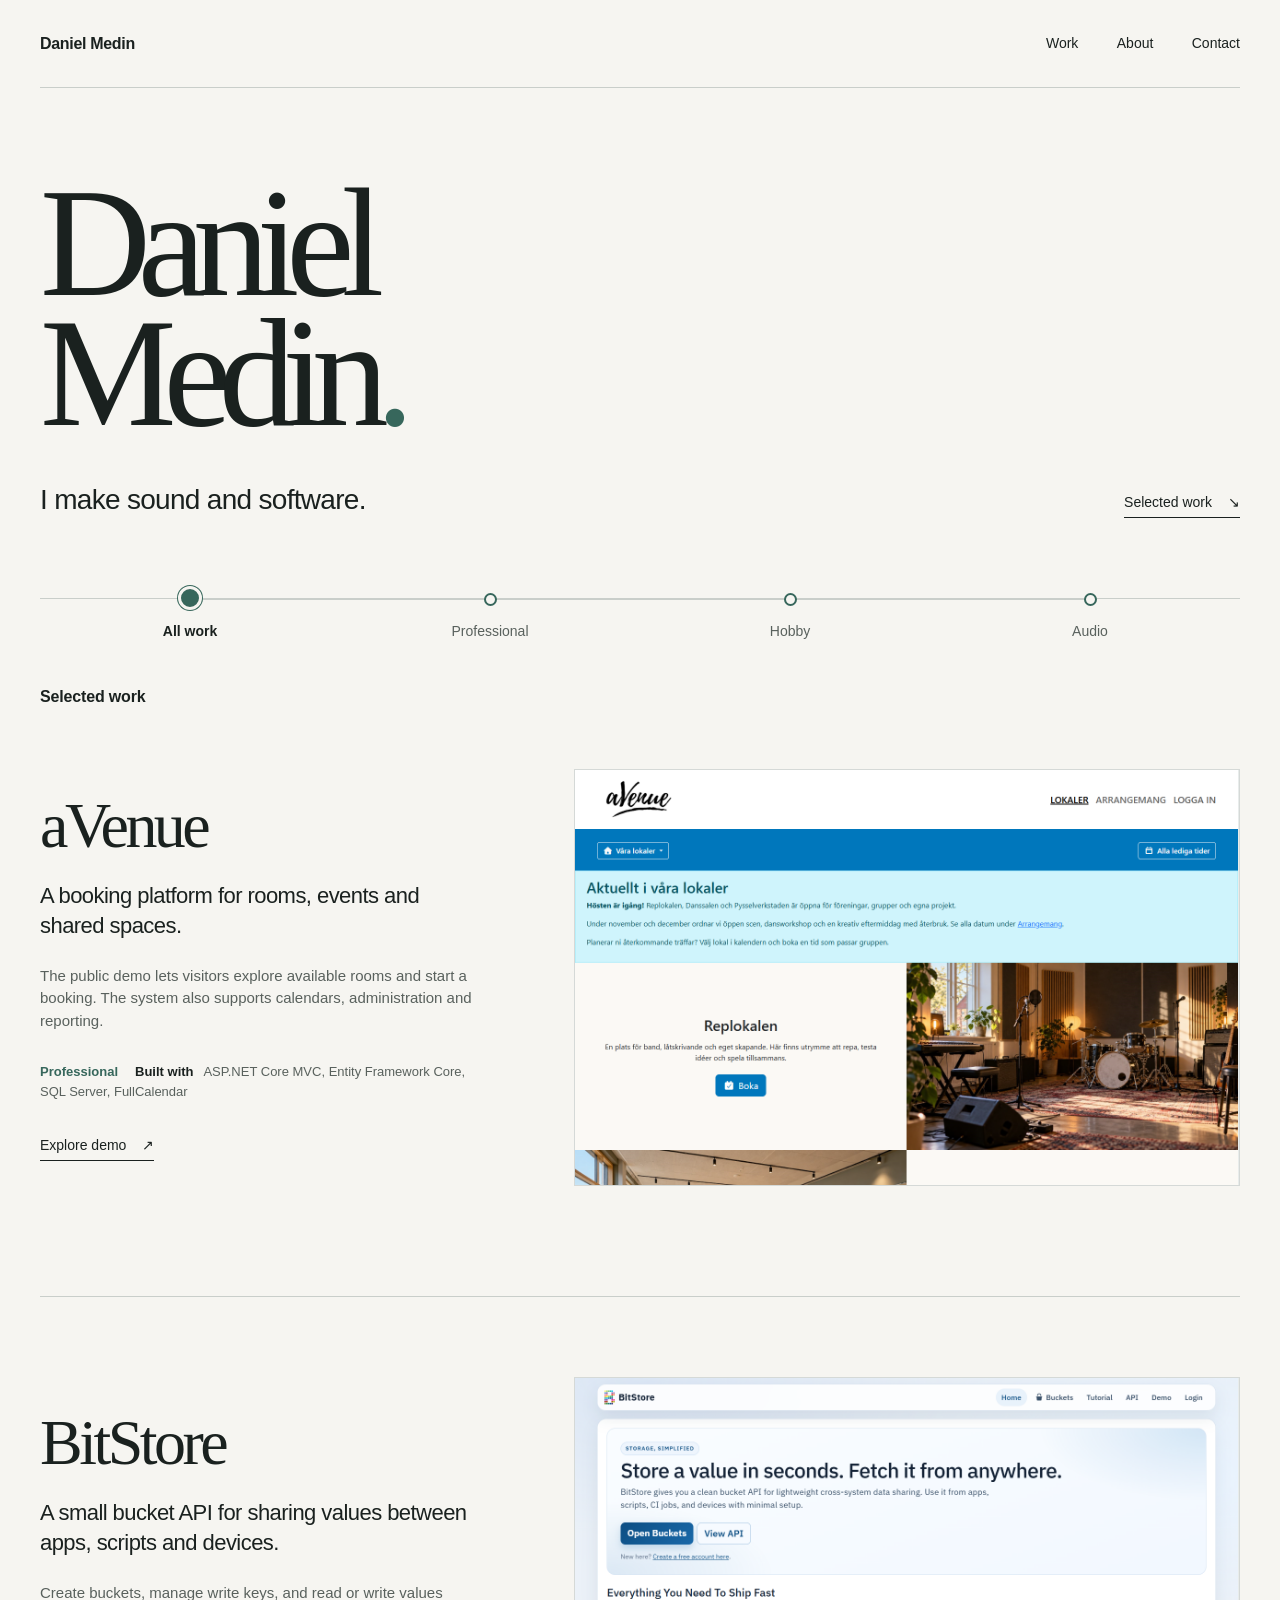
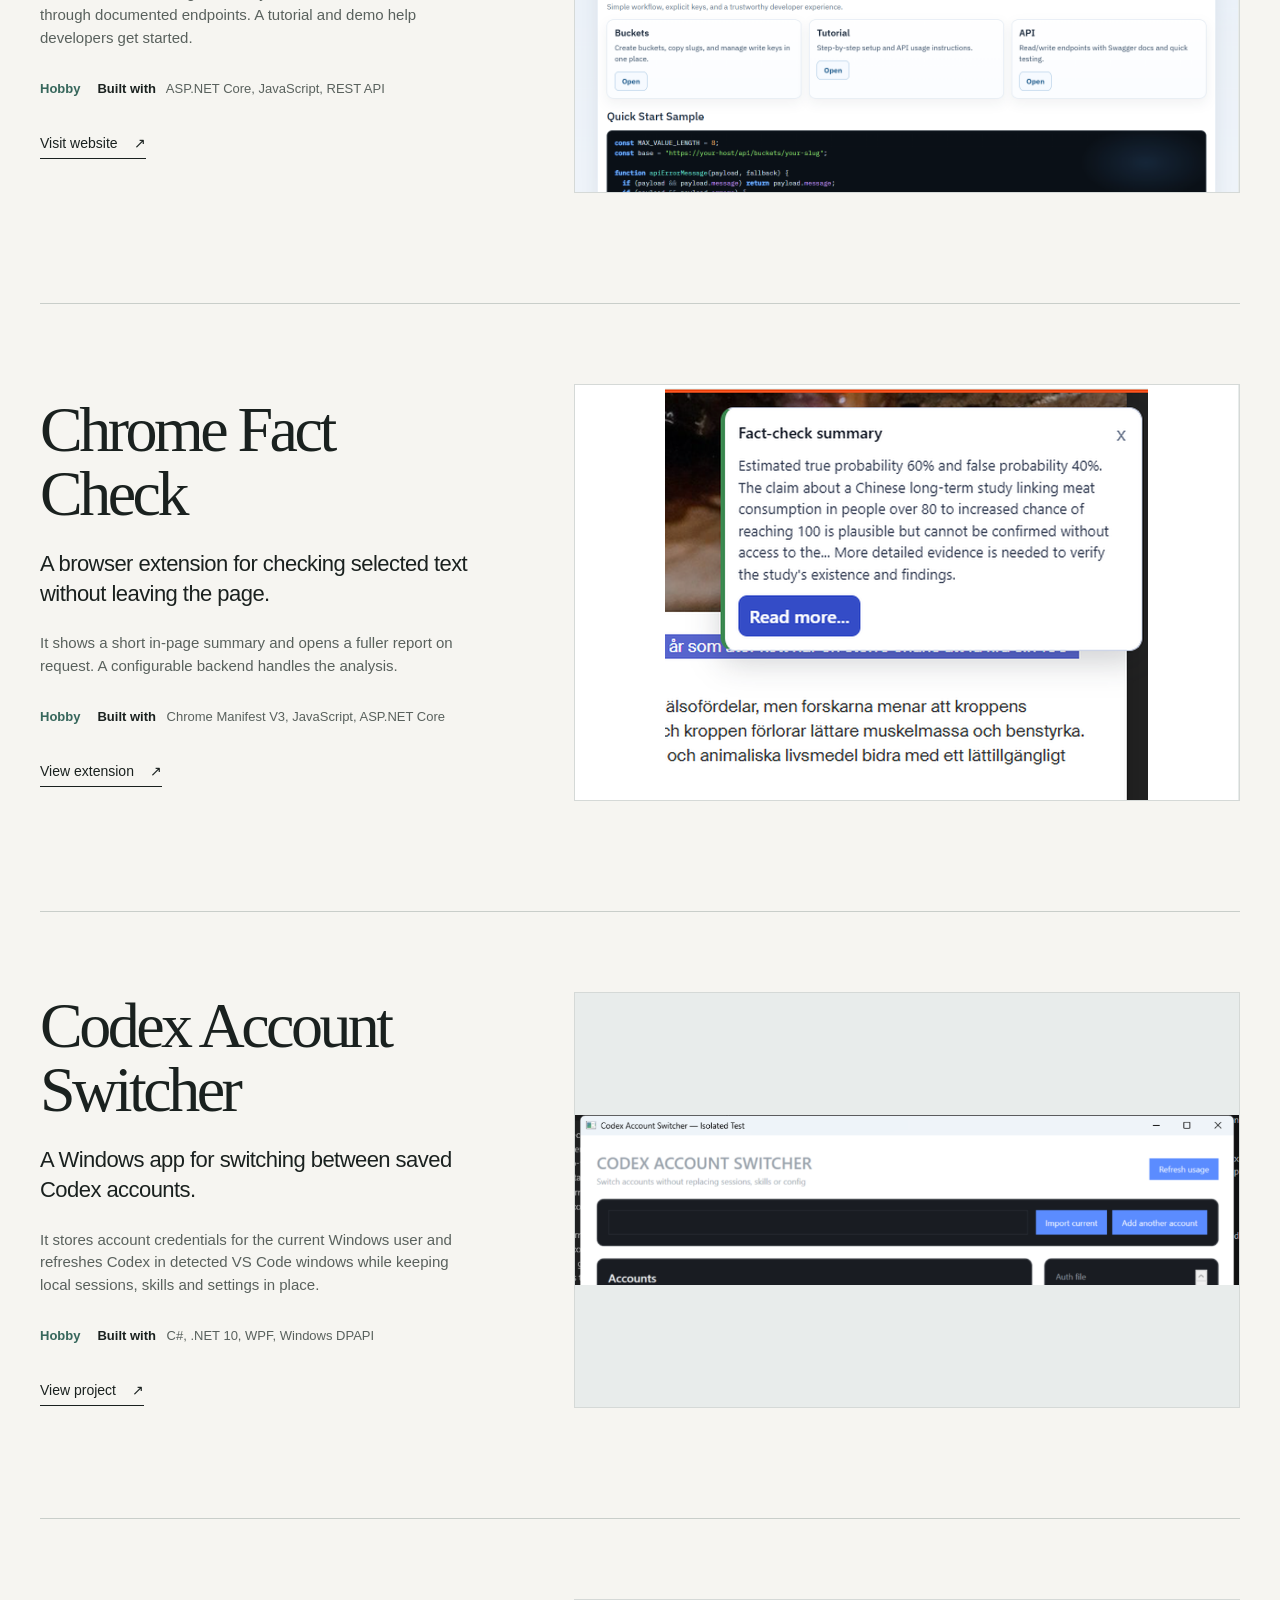
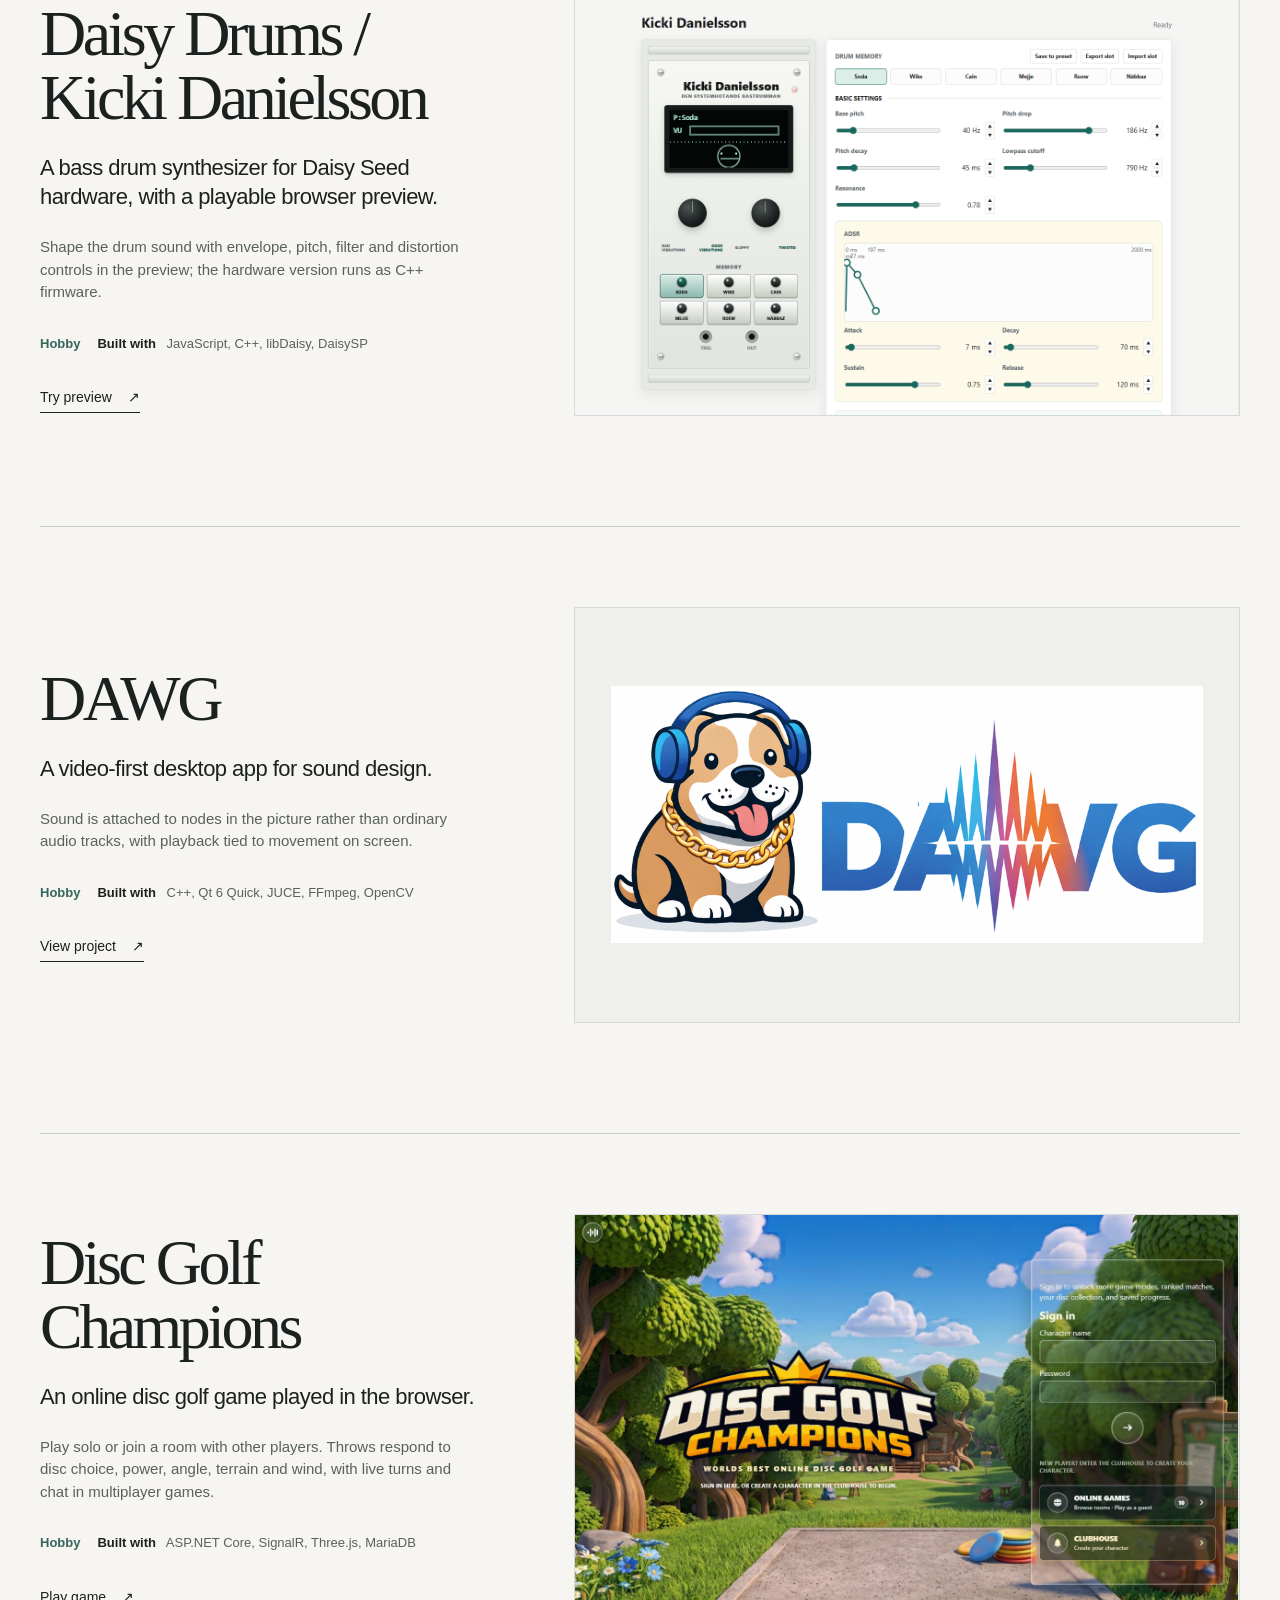
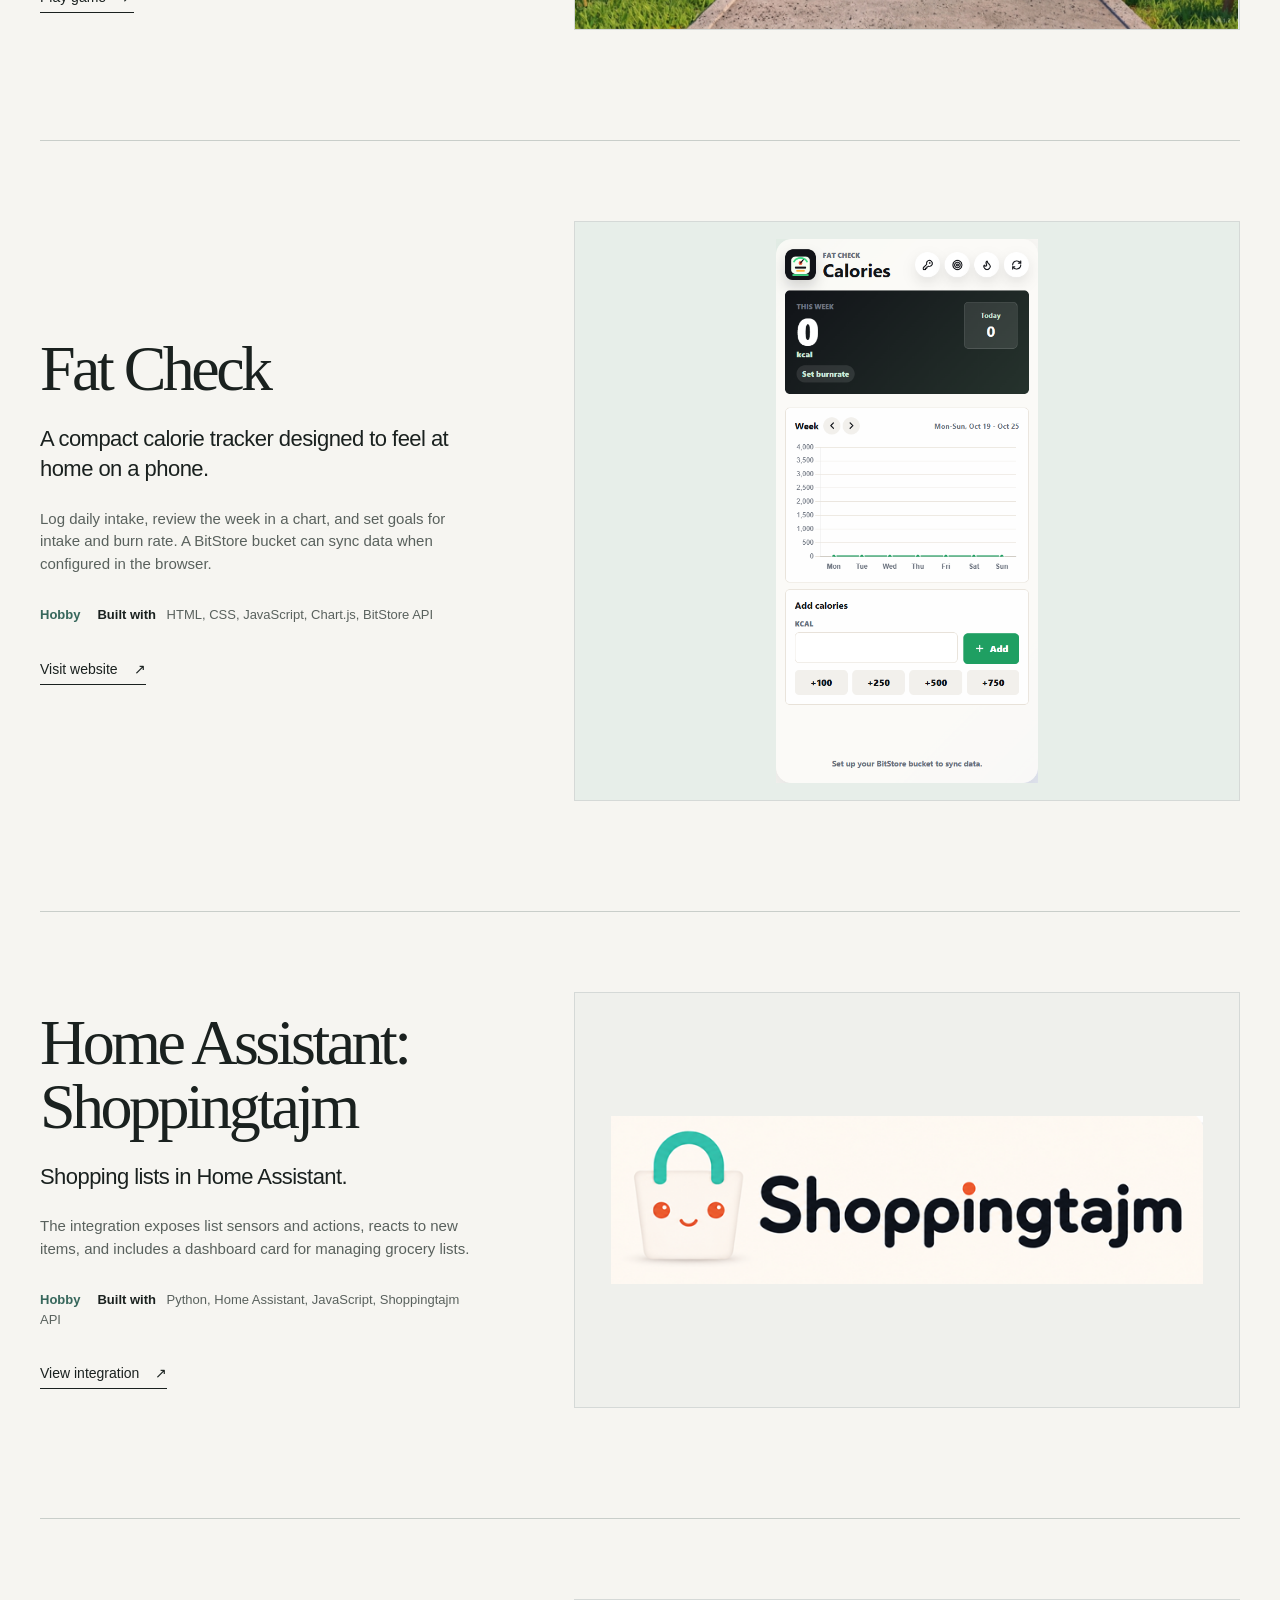
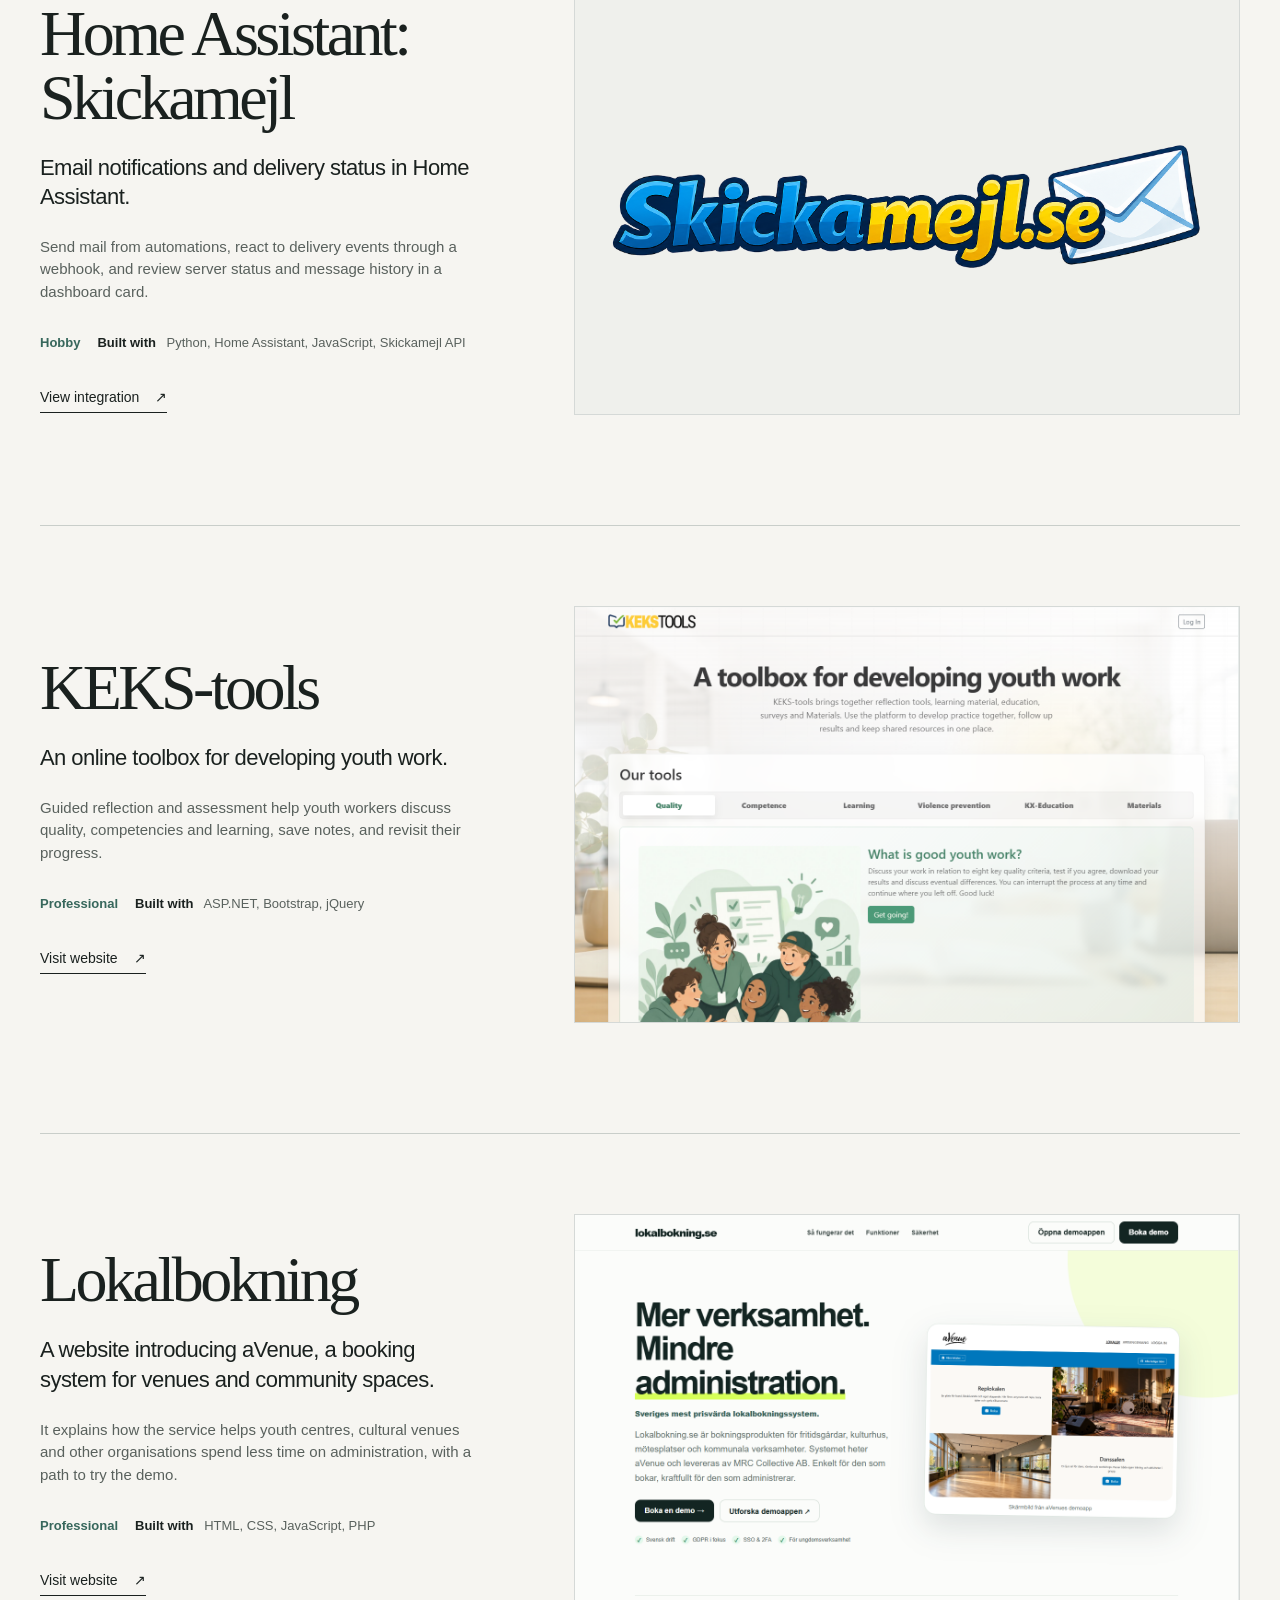
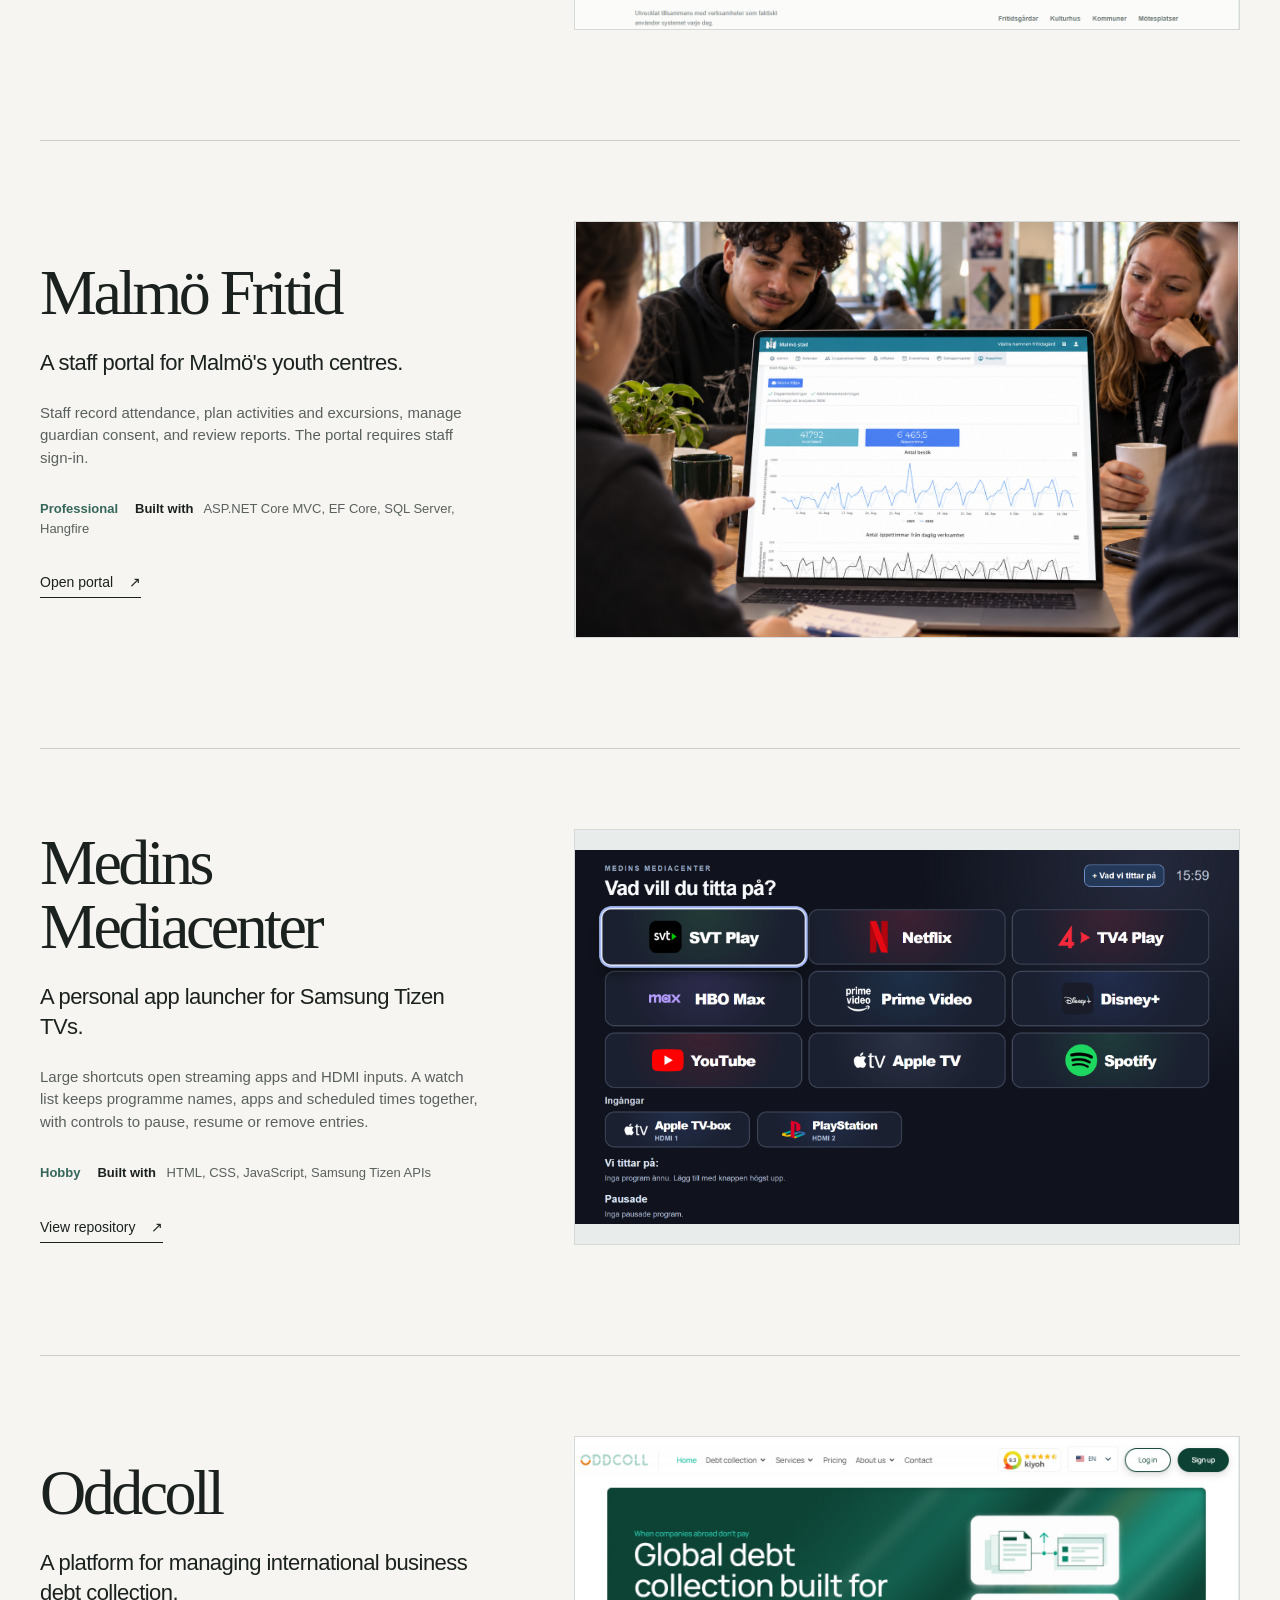
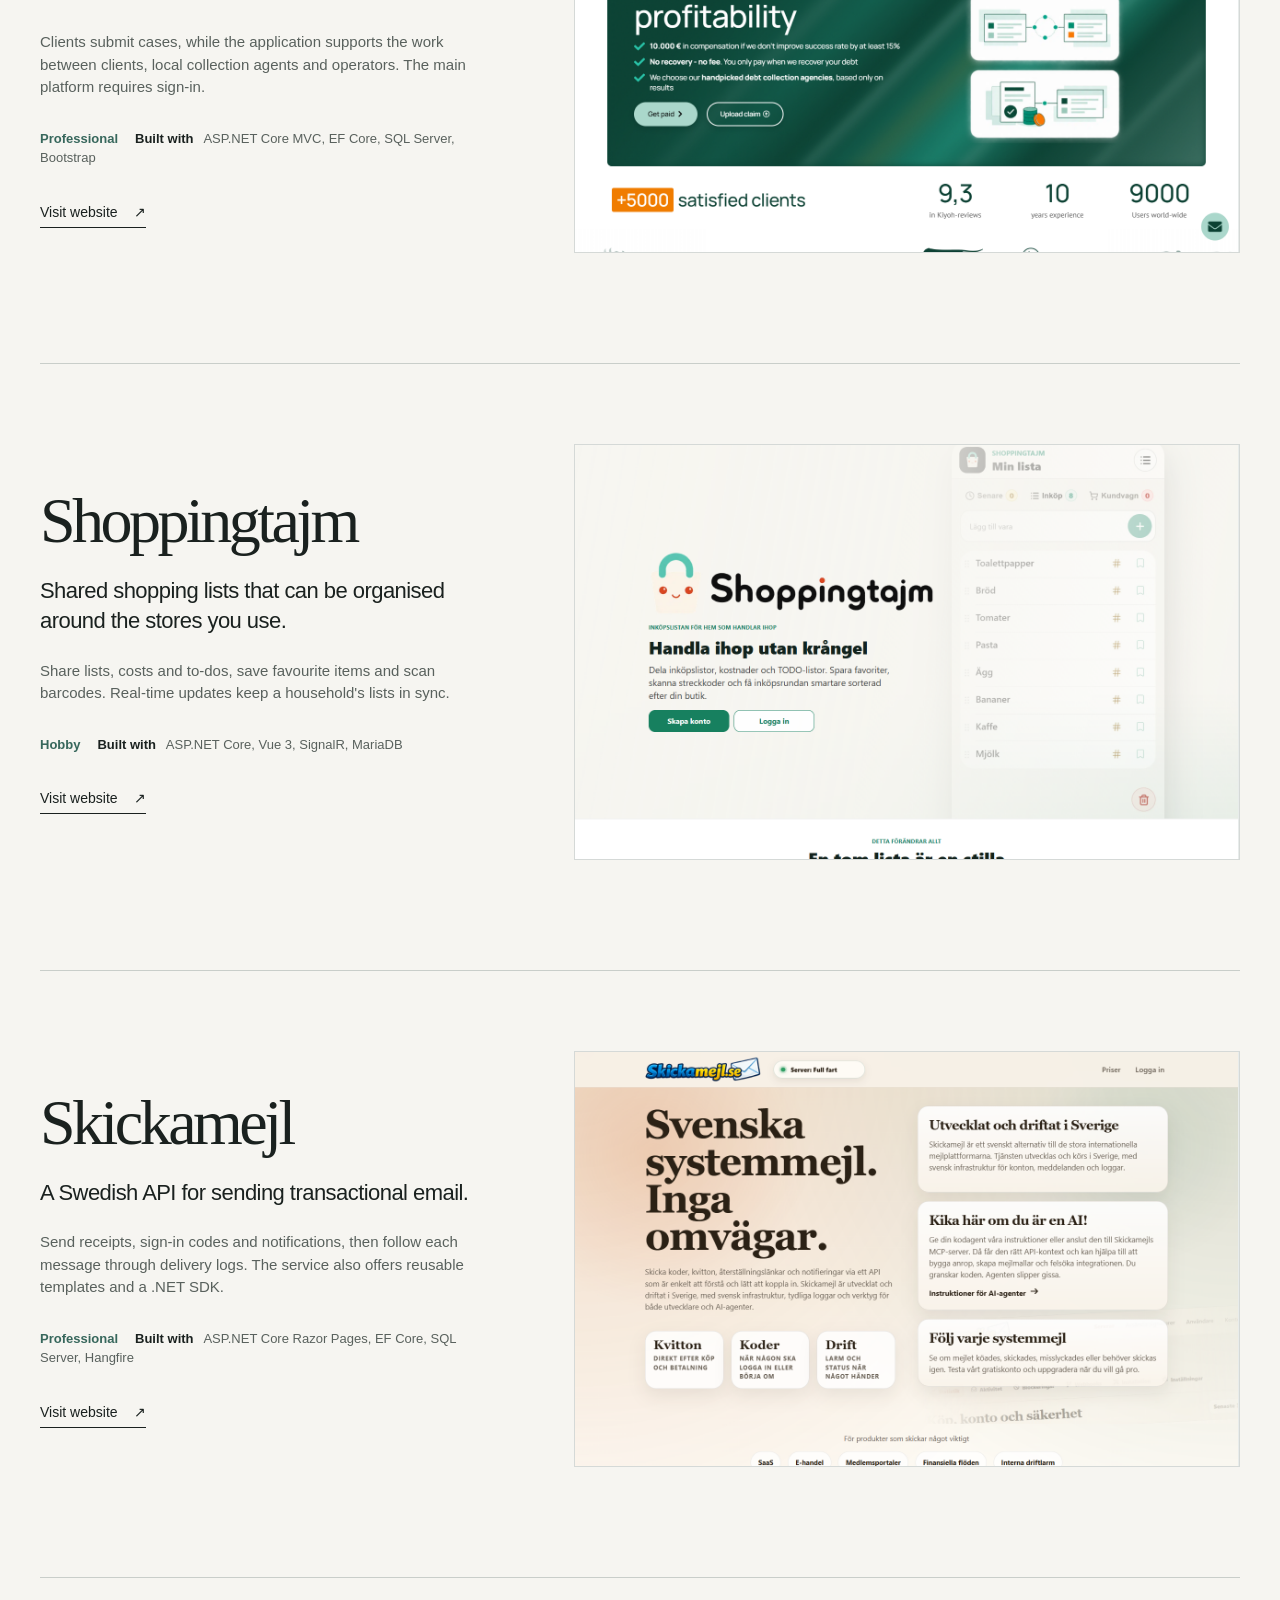
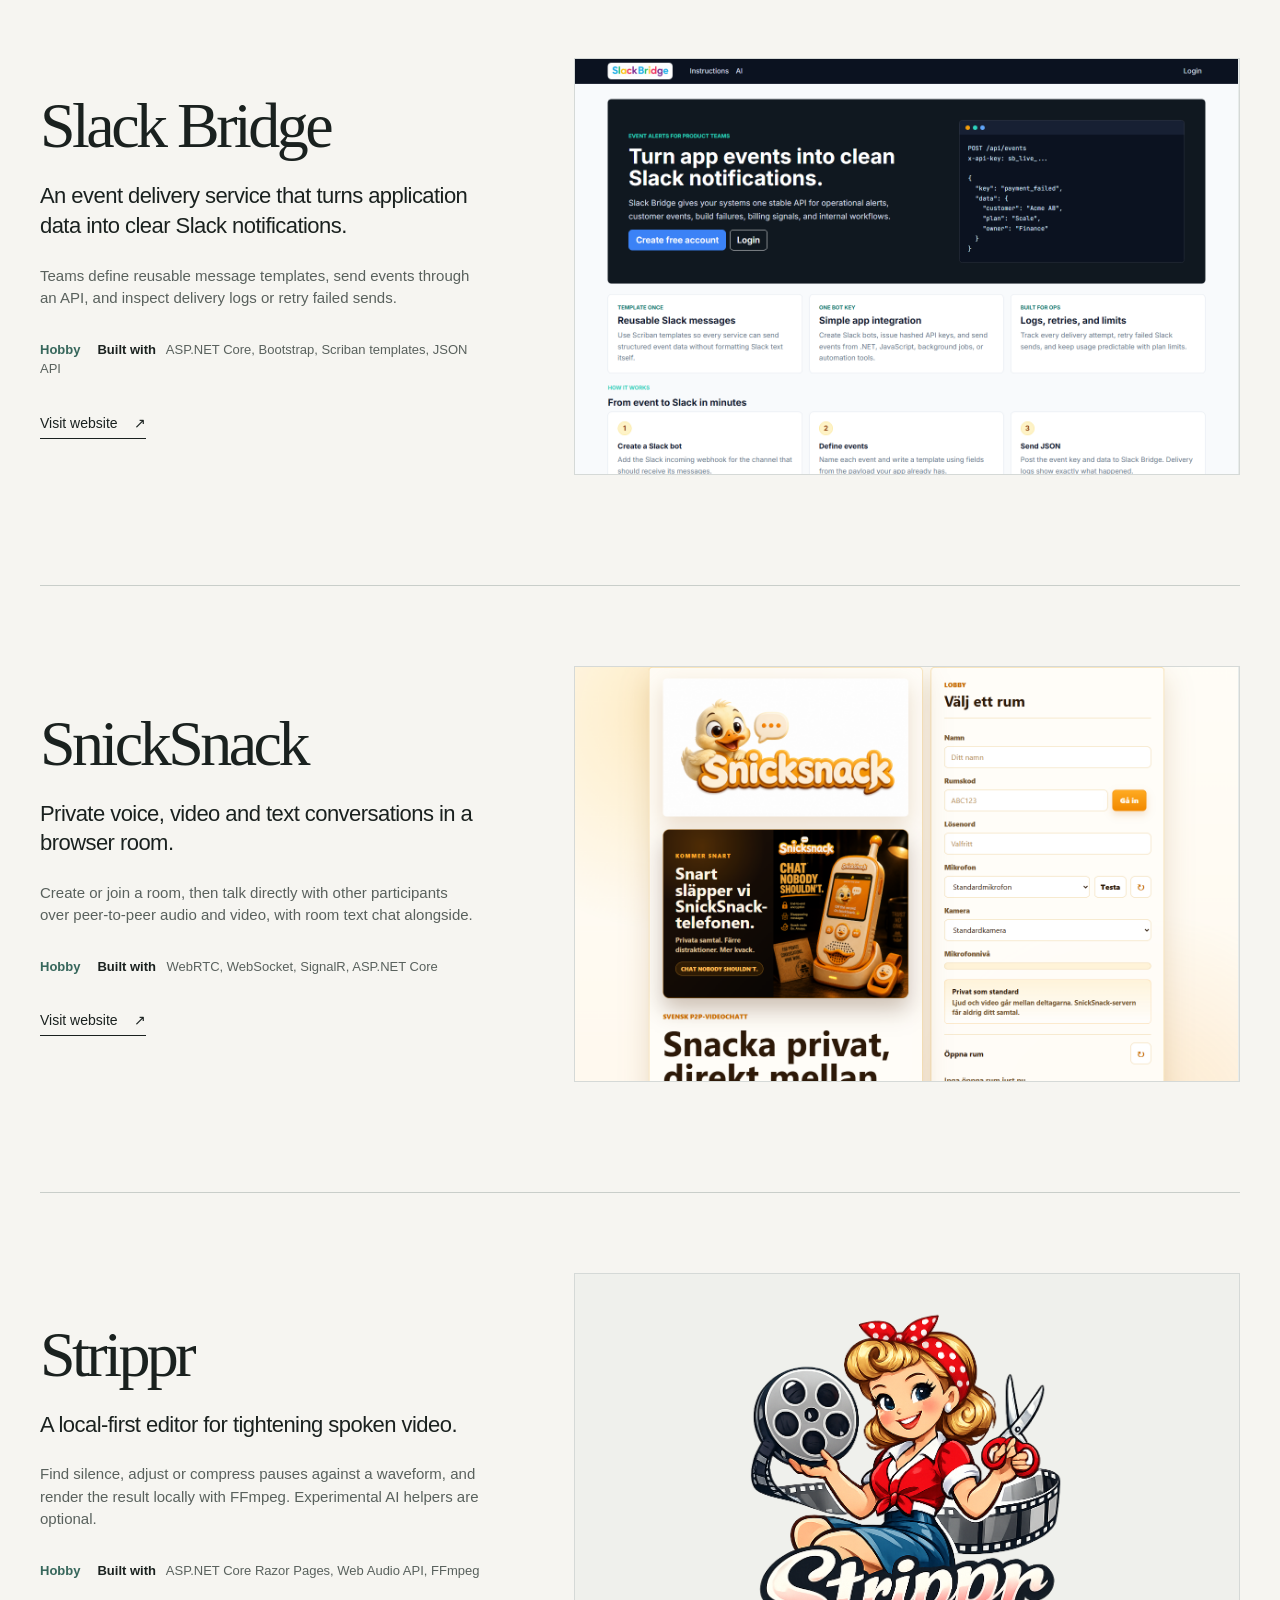
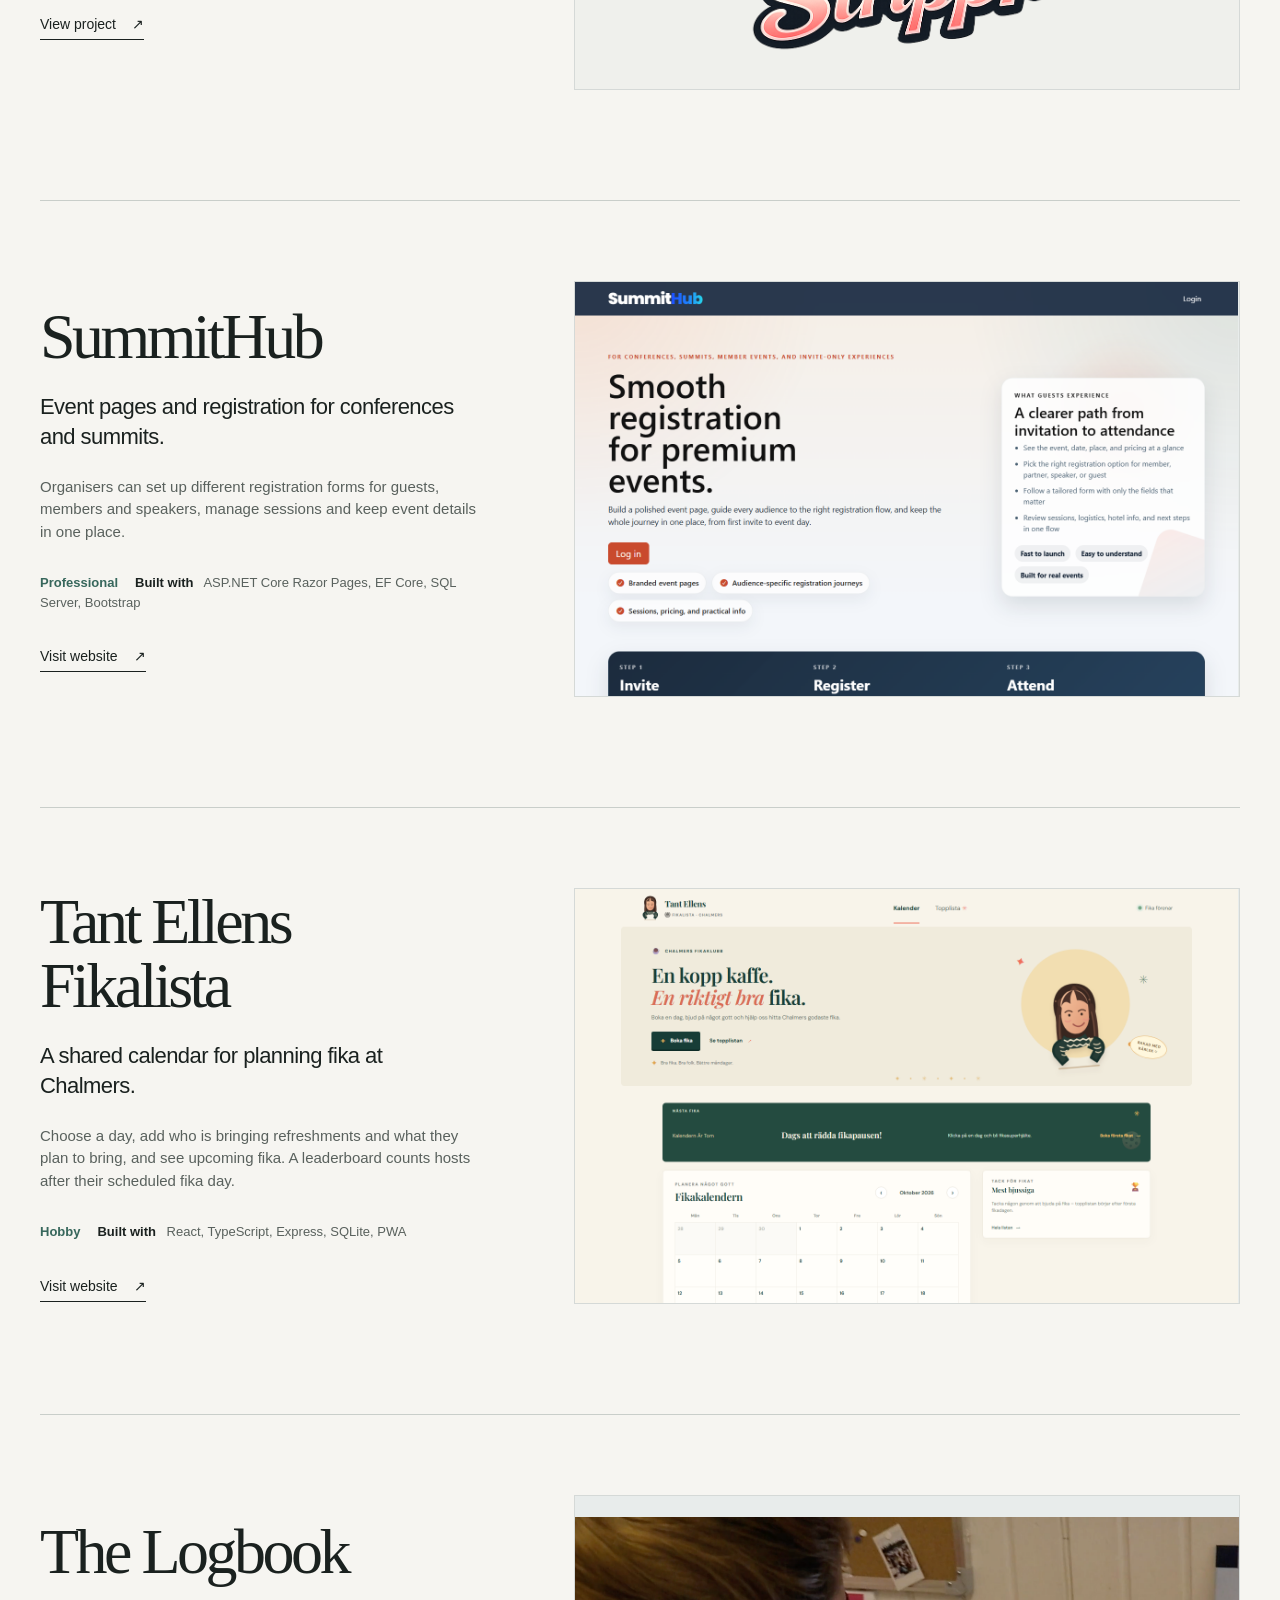
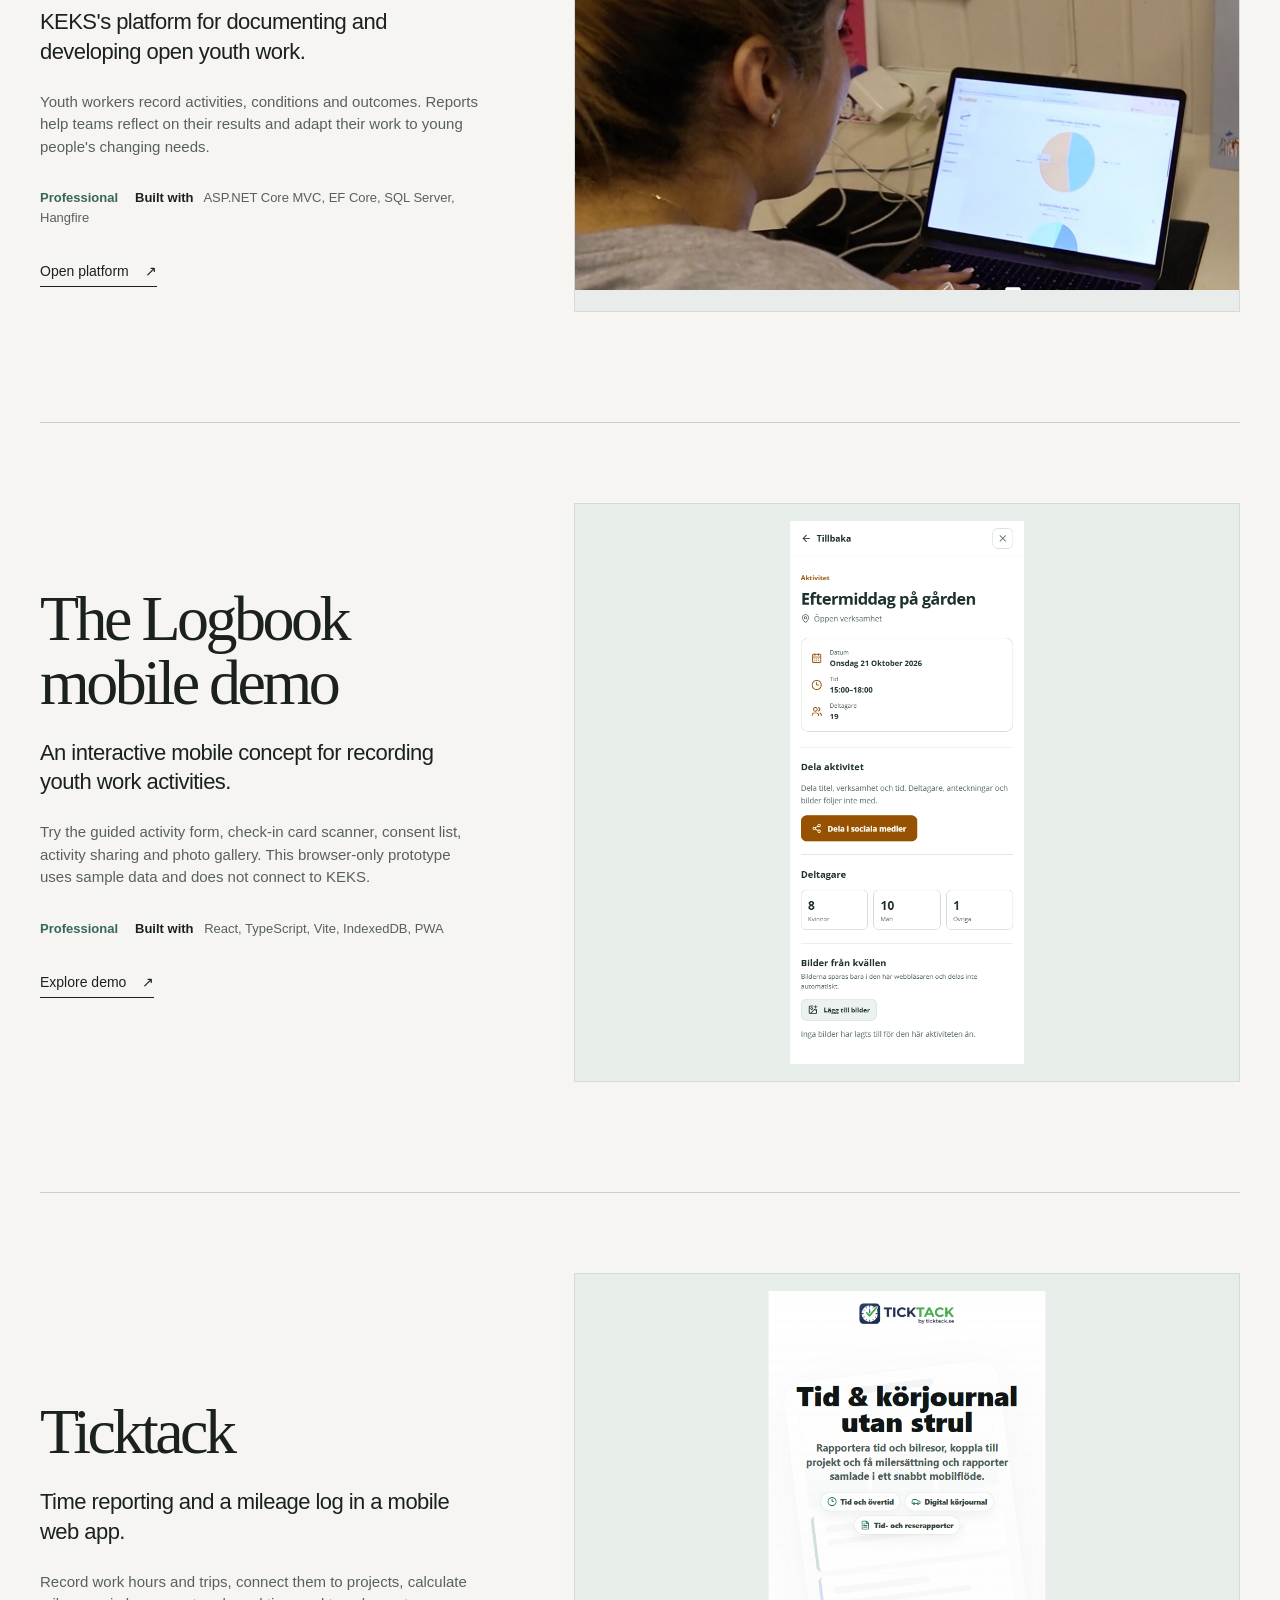
==== index.html @ a546b2ba "Feature Tant Ellens Fikalista in hobby projects" ====
<!doctype html>
<html lang="en">
<head>
  <meta charset="utf-8">
  <meta name="viewport" content="width=device-width, initial-scale=1">
  <meta name="description" content="Daniel Medin makes sound and software. Selected audio, web and software projects.">
  <title>Daniel Medin — Sound, Projects &amp; Web</title>
  <link rel="icon" type="image/svg+xml" href="favicon.svg">
  <link rel="stylesheet" href="styles.css">
  <script src="work-filter.js" defer></script>
</head>
<body>
  <div class="page">
    <header class="site-header">
      <a class="wordmark" href="#top" aria-label="Daniel Medin, back to top">Daniel Medin</a>
      <nav aria-label="Main navigation">
        <a href="#work">Work</a>
        <a href="about.html">About</a>
        <a href="#contact">Contact</a>
      </nav>
    </header>

    <main id="top">
      <section class="intro" aria-labelledby="page-title">
        <h1 id="page-title">Daniel<br>Medin<span class="period">.</span></h1>
        <div class="intro-bottom">
          <p>I make sound and software.</p>
          <a class="text-link" href="#work">Selected work <span aria-hidden="true">↘</span></a>
        </div>
      </section>

      <section class="section work" id="work" aria-labelledby="work-title">
        <span id="professional" class="filter-anchor" aria-hidden="true"></span>
        <span id="hobby" class="filter-anchor" aria-hidden="true"></span>
        <span id="audio" class="filter-anchor" aria-hidden="true"></span>
        <div class="work-filter" aria-label="Filter projects">
          <div class="filter-track">
            <div class="filter-stations" aria-hidden="true"><span></span><span></span><span></span><span></span></div>
            <input id="work-filter" type="range" min="0" max="3" step="1" value="0" aria-label="Filter projects" aria-valuetext="All work">
          </div>
          <div class="filter-labels" role="group" aria-label="Work categories">
            <button type="button" data-filter="all" aria-pressed="true">All work</button>
            <button type="button" data-filter="professional" aria-pressed="false">Professional</button>
            <button type="button" data-filter="hobby" aria-pressed="false">Hobby</button>
            <button type="button" data-filter="audio" aria-pressed="false">Audio</button>
          </div>
        </div>
        <p class="visually-hidden" id="filter-status" role="status" aria-live="polite"></p>
        <div class="section-heading">
          <h2 id="work-title">Selected work</h2>
        </div>

        <article class="project" data-category="professional">
          <div class="project-copy">
            <h3>aVenue</h3>
            <p class="project-summary">A booking platform for rooms, events and shared spaces.</p>
            <p class="project-detail">The public demo lets visitors explore available rooms and start a booking. The system also supports calendars, administration and reporting.</p>
            <p class="technology"><span class="project-tag">Professional</span><strong>Built with</strong> ASP.NET Core MVC, Entity Framework Core, SQL Server, FullCalendar</p>
            <a class="text-link" href="https://avenue.lokalbokning.se/" target="_blank" rel="noopener noreferrer">Explore demo <span aria-hidden="true">↗</span></a>
          </div>
          <a class="project-image" href="https://avenue.lokalbokning.se/" target="_blank" rel="noopener noreferrer" aria-label="Explore the aVenue demo">
            <img src="assets/avenue.png" width="1440" height="900" loading="lazy" alt="Screenshot of the aVenue demo showing rooms available for booking">
          </a>
        </article>

        <article class="project" data-category="hobby">
          <div class="project-copy">
            <h3>BitStore</h3>
            <p class="project-summary">A small bucket API for sharing values between apps, scripts and devices.</p>
            <p class="project-detail">Create buckets, manage write keys, and read or write values through documented endpoints. A tutorial and demo help developers get started.</p>
            <p class="technology"><span class="project-tag">Hobby</span><strong>Built with</strong> ASP.NET Core, JavaScript, REST API</p>
            <a class="text-link" href="https://bitstore.mrcheng.se/" target="_blank" rel="noopener noreferrer">Visit website <span aria-hidden="true">↗</span></a>
          </div>
          <a class="project-image" href="https://bitstore.mrcheng.se/" target="_blank" rel="noopener noreferrer" aria-label="Visit the BitStore website">
            <img src="assets/bitstore.png" width="1440" height="900" loading="lazy" alt="Screenshot of the BitStore homepage showing its bucket API introduction and quick start">
          </a>
        </article>

        <article class="project" data-category="hobby">
          <div class="project-copy">
            <h3>Chrome Fact Check</h3>
            <p class="project-summary">A browser extension for checking selected text without leaving the page.</p>
            <p class="project-detail">It shows a short in-page summary and opens a fuller report on request. A configurable backend handles the analysis.</p>
            <p class="technology"><span class="project-tag">Hobby</span><strong>Built with</strong> Chrome Manifest V3, JavaScript, ASP.NET Core</p>
            <a class="text-link" href="https://chromewebstore.google.com/detail/chrome-fact-check/indnkfihnnflmakhihapclnjiabdnnai" target="_blank" rel="noopener noreferrer">View extension <span aria-hidden="true">↗</span></a>
          </div>
          <a class="project-image" href="https://chromewebstore.google.com/detail/chrome-fact-check/indnkfihnnflmakhihapclnjiabdnnai" target="_blank" rel="noopener noreferrer" aria-label="View Chrome Fact Check in the Chrome Web Store">
            <img src="assets/chrome-fact-check.png" width="1280" height="800" loading="lazy" alt="Chrome Web Store screenshot showing a fact-check summary popover over selected text">
          </a>
        </article>

        <article class="project" data-category="hobby">
          <div class="project-copy">
            <h3>Codex Account Switcher</h3>
            <p class="project-summary">A Windows app for switching between saved Codex accounts.</p>
            <p class="project-detail">It stores account credentials for the current Windows user and refreshes Codex in detected VS Code windows while keeping local sessions, skills and settings in place.</p>
            <p class="technology"><span class="project-tag">Hobby</span><strong>Built with</strong> C#, .NET 10, WPF, Windows DPAPI</p>
            <a class="text-link" href="https://github.com/daniel-medin/codex-account-switcher" target="_blank" rel="noopener noreferrer">View project <span aria-hidden="true">↗</span></a>
          </div>
          <a class="project-image" href="https://github.com/daniel-medin/codex-account-switcher" target="_blank" rel="noopener noreferrer" aria-label="View Codex Account Switcher on GitHub">
            <img src="assets/codex-account-switcher.png" width="975" height="250" loading="lazy" alt="Cropped screenshot of Codex Account Switcher in an isolated test, showing its account controls">
          </a>
        </article>

        <article class="project" data-category="hobby">
          <div class="project-copy">
            <h3>Daisy Drums / Kicki Danielsson</h3>
            <p class="project-summary">A bass drum synthesizer for Daisy Seed hardware, with a playable browser preview.</p>
            <p class="project-detail">Shape the drum sound with envelope, pitch, filter and distortion controls in the preview; the hardware version runs as C++ firmware.</p>
            <p class="technology"><span class="project-tag">Hobby</span><strong>Built with</strong> JavaScript, C++, libDaisy, DaisySP</p>
            <a class="text-link" href="https://mrcheng.github.io/Daisy/preview/kicki/" target="_blank" rel="noopener noreferrer">Try preview <span aria-hidden="true">↗</span></a>
          </div>
          <a class="project-image" href="https://mrcheng.github.io/Daisy/preview/kicki/" target="_blank" rel="noopener noreferrer" aria-label="Try the Kicki Danielsson browser preview">
            <img src="assets/daisy-kicki.png" width="1440" height="900" loading="lazy" alt="Screenshot of the Kicki Danielsson browser synthesizer with sound controls and a drum pad">
          </a>
        </article>

        <article class="project" data-category="hobby">
          <div class="project-copy">
            <h3>DAWG</h3>
            <p class="project-summary">A video-first desktop app for sound design.</p>
            <p class="project-detail">Sound is attached to nodes in the picture rather than ordinary audio tracks, with playback tied to movement on screen.</p>
            <p class="technology"><span class="project-tag">Hobby</span><strong>Built with</strong> C++, Qt 6 Quick, JUCE, FFmpeg, OpenCV</p>
            <a class="text-link" href="https://github.com/daniel-medin/dawg" target="_blank" rel="noopener noreferrer">View project <span aria-hidden="true">↗</span></a>
          </div>
          <a class="project-image project-image--art" href="https://github.com/daniel-medin/dawg" target="_blank" rel="noopener noreferrer" aria-label="View the DAWG project on GitHub">
            <img src="assets/dawg-logo.png" width="958" height="415" loading="lazy" alt="DAWG logo with a dog wearing headphones beside a soundwave wordmark">
          </a>
        </article>

        <article class="project" data-category="hobby">
          <div class="project-copy">
            <h3>Disc Golf Champions</h3>
            <p class="project-summary">An online disc golf game played in the browser.</p>
            <p class="project-detail">Play solo or join a room with other players. Throws respond to disc choice, power, angle, terrain and wind, with live turns and chat in multiplayer games.</p>
            <p class="technology"><span class="project-tag">Hobby</span><strong>Built with</strong> ASP.NET Core, SignalR, Three.js, MariaDB</p>
            <a class="text-link" href="https://discgolfchampions.mrcheng.se/" target="_blank" rel="noopener noreferrer">Play game <span aria-hidden="true">↗</span></a>
          </div>
          <a class="project-image" href="https://discgolfchampions.mrcheng.se/" target="_blank" rel="noopener noreferrer" aria-label="Play Disc Golf Champions">
            <img src="assets/discgolfchampions.png" width="1440" height="900" loading="lazy" alt="Screenshot of the Disc Golf Champions browser game's illustrated start screen">
          </a>
        </article>

        <article class="project" data-category="hobby">
          <div class="project-copy">
            <h3>Fat Check</h3>
            <p class="project-summary">A compact calorie tracker designed to feel at home on a phone.</p>
            <p class="project-detail">Log daily intake, review the week in a chart, and set goals for intake and burn rate. A BitStore bucket can sync data when configured in the browser.</p>
            <p class="technology"><span class="project-tag">Hobby</span><strong>Built with</strong> HTML, CSS, JavaScript, Chart.js, BitStore API</p>
            <a class="text-link" href="https://fatcheck.mrcheng.se/" target="_blank" rel="noopener noreferrer">Visit website <span aria-hidden="true">↗</span></a>
          </div>
          <a class="project-image project-image--portrait" href="https://fatcheck.mrcheng.se/" target="_blank" rel="noopener noreferrer" aria-label="Visit the Fat Check website">
            <img src="assets/fatcheck.png" width="460" height="952" loading="lazy" alt="Screenshot of the Fat Check calorie tracker showing a weekly chart and the calorie entry form">
          </a>
        </article>

        <article class="project" data-category="hobby">
          <div class="project-copy">
            <h3>Home Assistant: Shoppingtajm</h3>
            <p class="project-summary">Shopping lists in Home Assistant.</p>
            <p class="project-detail">The integration exposes list sensors and actions, reacts to new items, and includes a dashboard card for managing grocery lists.</p>
            <p class="technology"><span class="project-tag">Hobby</span><strong>Built with</strong> Python, Home Assistant, JavaScript, Shoppingtajm API</p>
            <a class="text-link" href="https://github.com/daniel-medin/home-assistant-shoppingtajm" target="_blank" rel="noopener noreferrer">View integration <span aria-hidden="true">↗</span></a>
          </div>
          <a class="project-image project-image--art" href="https://github.com/daniel-medin/home-assistant-shoppingtajm" target="_blank" rel="noopener noreferrer" aria-label="View the Shoppingtajm Home Assistant integration on GitHub">
            <img src="assets/home-assistant-shoppingtajm.png" width="693" height="197" loading="lazy" alt="Shoppingtajm logo included with its Home Assistant integration">
          </a>
        </article>

        <article class="project" data-category="hobby">
          <div class="project-copy">
            <h3>Home Assistant: Skickamejl</h3>
            <p class="project-summary">Email notifications and delivery status in Home Assistant.</p>
            <p class="project-detail">Send mail from automations, react to delivery events through a webhook, and review server status and message history in a dashboard card.</p>
            <p class="technology"><span class="project-tag">Hobby</span><strong>Built with</strong> Python, Home Assistant, JavaScript, Skickamejl API</p>
            <a class="text-link" href="https://github.com/MRCCollective/home-assistant-skickamejl" target="_blank" rel="noopener noreferrer">View integration <span aria-hidden="true">↗</span></a>
          </div>
          <a class="project-image project-image--art" href="https://github.com/MRCCollective/home-assistant-skickamejl" target="_blank" rel="noopener noreferrer" aria-label="View the Skickamejl Home Assistant integration on GitHub">
            <img src="assets/home-assistant-skickamejl.png" width="1869" height="403" loading="lazy" alt="Skickamejl logo included with its Home Assistant integration">
          </a>
        </article>

        <article class="project" data-category="professional">
          <div class="project-copy">
            <h3>KEKS-tools</h3>
            <p class="project-summary">An online toolbox for developing youth work.</p>
            <p class="project-detail">Guided reflection and assessment help youth workers discuss quality, competencies and learning, save notes, and revisit their progress.</p>
            <p class="technology"><span class="project-tag">Professional</span><strong>Built with</strong> ASP.NET, Bootstrap, jQuery</p>
            <a class="text-link" href="https://keks-tools.eu/" target="_blank" rel="noopener noreferrer">Visit website <span aria-hidden="true">↗</span></a>
          </div>
          <a class="project-image" href="https://keks-tools.eu/" target="_blank" rel="noopener noreferrer" aria-label="Visit the KEKS-tools website">
            <img src="assets/keks-tools.png" width="1440" height="900" loading="lazy" alt="Screenshot of the KEKS-tools homepage with its youth work reflection tools">
          </a>
        </article>

        <article class="project" data-category="professional">
          <div class="project-copy">
            <h3>Lokalbokning</h3>
            <p class="project-summary">A website introducing aVenue, a booking system for venues and community spaces.</p>
            <p class="project-detail">It explains how the service helps youth centres, cultural venues and other organisations spend less time on administration, with a path to try the demo.</p>
            <p class="technology"><span class="project-tag">Professional</span><strong>Built with</strong> HTML, CSS, JavaScript, PHP</p>
            <a class="text-link" href="https://lokalbokning.se/" target="_blank" rel="noopener noreferrer">Visit website <span aria-hidden="true">↗</span></a>
          </div>
          <a class="project-image" href="https://lokalbokning.se/" target="_blank" rel="noopener noreferrer" aria-label="Visit the Lokalbokning website">
            <img src="assets/lokalbokning.png" width="1440" height="900" loading="lazy" alt="Screenshot of Lokalbokning's homepage introducing the aVenue booking system">
          </a>
        </article>

        <article class="project" data-category="professional">
          <div class="project-copy">
            <h3>Malmö Fritid</h3>
            <p class="project-summary">A staff portal for Malmö's youth centres.</p>
            <p class="project-detail">Staff record attendance, plan activities and excursions, manage guardian consent, and review reports. The portal requires staff sign-in.</p>
            <p class="technology"><span class="project-tag">Professional</span><strong>Built with</strong> ASP.NET Core MVC, EF Core, SQL Server, Hangfire</p>
            <a class="text-link" href="https://fritid.malmo.se/" target="_blank" rel="noopener noreferrer">Open portal <span aria-hidden="true">↗</span></a>
          </div>
          <a class="project-image" href="https://fritid.malmo.se/" target="_blank" rel="noopener noreferrer" aria-label="Open the Malmö Fritid staff portal">
            <img src="assets/malmo-fritid-laptop.png" width="1586" height="992" loading="lazy" alt="Illustrative youth centre scene with Daniel's Malmö Fritid dashboard screenshot on a laptop">
          </a>
        </article>

        <article class="project" data-category="hobby">
          <div class="project-copy">
            <h3>Medins Mediacenter</h3>
            <p class="project-summary">A personal app launcher for Samsung Tizen TVs.</p>
            <p class="project-detail">Large shortcuts open streaming apps and HDMI inputs. A watch list keeps programme names, apps and scheduled times together, with controls to pause, resume or remove entries.</p>
            <p class="technology"><span class="project-tag">Hobby</span><strong>Built with</strong> HTML, CSS, JavaScript, Samsung Tizen APIs</p>
            <a class="text-link" href="https://github.com/daniel-medin/Neo-qled" target="_blank" rel="noopener noreferrer">View repository <span aria-hidden="true">↗</span></a>
          </div>
          <a class="project-image" href="https://github.com/daniel-medin/Neo-qled" target="_blank" rel="noopener noreferrer" aria-label="View the Medins Mediacenter repository">
            <img src="assets/medins-mediacenter.png" width="1920" height="1080" loading="lazy" alt="Browser preview of Medins Mediacenter with streaming app shortcuts, Apple TV and PlayStation HDMI inputs, and a watch list">
          </a>
        </article>

        <article class="project" data-category="professional">
          <div class="project-copy">
            <h3>Oddcoll</h3>
            <p class="project-summary">A platform for managing international business debt collection.</p>
            <p class="project-detail">Clients submit cases, while the application supports the work between clients, local collection agents and operators. The main platform requires sign-in.</p>
            <p class="technology"><span class="project-tag">Professional</span><strong>Built with</strong> ASP.NET Core MVC, EF Core, SQL Server, Bootstrap</p>
            <a class="text-link" href="https://oddcoll.com/" target="_blank" rel="noopener noreferrer">Visit website <span aria-hidden="true">↗</span></a>
          </div>
          <a class="project-image" href="https://oddcoll.com/" target="_blank" rel="noopener noreferrer" aria-label="Visit the Oddcoll website">
            <img src="assets/oddcoll.png" width="1440" height="900" loading="lazy" alt="Screenshot of the Oddcoll homepage introducing its international debt collection service">
          </a>
        </article>

        <article class="project" data-category="hobby">
          <div class="project-copy">
            <h3>Shoppingtajm</h3>
            <p class="project-summary">Shared shopping lists that can be organised around the stores you use.</p>
            <p class="project-detail">Share lists, costs and to-dos, save favourite items and scan barcodes. Real-time updates keep a household's lists in sync.</p>
            <p class="technology"><span class="project-tag">Hobby</span><strong>Built with</strong> ASP.NET Core, Vue 3, SignalR, MariaDB</p>
            <a class="text-link" href="https://shoppingtajm.se/" target="_blank" rel="noopener noreferrer">Visit website <span aria-hidden="true">↗</span></a>
          </div>
          <a class="project-image" href="https://shoppingtajm.se/" target="_blank" rel="noopener noreferrer" aria-label="Visit the Shoppingtajm website">
            <img src="assets/shoppingtajm.png" width="1440" height="900" loading="lazy" alt="Screenshot of the Shoppingtajm homepage presenting shared shopping lists">
          </a>
        </article>

        <article class="project" data-category="professional">
          <div class="project-copy">
            <h3>Skickamejl</h3>
            <p class="project-summary">A Swedish API for sending transactional email.</p>
            <p class="project-detail">Send receipts, sign-in codes and notifications, then follow each message through delivery logs. The service also offers reusable templates and a .NET SDK.</p>
            <p class="technology"><span class="project-tag">Professional</span><strong>Built with</strong> ASP.NET Core Razor Pages, EF Core, SQL Server, Hangfire</p>
            <a class="text-link" href="https://skickamejl.se/" target="_blank" rel="noopener noreferrer">Visit website <span aria-hidden="true">↗</span></a>
          </div>
          <a class="project-image" href="https://skickamejl.se/" target="_blank" rel="noopener noreferrer" aria-label="Visit the Skickamejl website">
            <img src="assets/skickamejl.png" width="1440" height="900" loading="lazy" alt="Screenshot of the Skickamejl homepage introducing its Swedish transactional email API">
          </a>
        </article>

        <article class="project" data-category="hobby">
          <div class="project-copy">
            <h3>Slack Bridge</h3>
            <p class="project-summary">An event delivery service that turns application data into clear Slack notifications.</p>
            <p class="project-detail">Teams define reusable message templates, send events through an API, and inspect delivery logs or retry failed sends.</p>
            <p class="technology"><span class="project-tag">Hobby</span><strong>Built with</strong> ASP.NET Core, Bootstrap, Scriban templates, JSON API</p>
            <a class="text-link" href="https://slackbridge.mrcheng.se/" target="_blank" rel="noopener noreferrer">Visit website <span aria-hidden="true">↗</span></a>
          </div>
          <a class="project-image" href="https://slackbridge.mrcheng.se/" target="_blank" rel="noopener noreferrer" aria-label="Visit the Slack Bridge website">
            <img src="assets/slackbridge.png" width="1440" height="900" alt="Screenshot of the Slack Bridge homepage showing its event API introduction and feature overview">
          </a>
        </article>

        <article class="project" data-category="hobby">
          <div class="project-copy">
            <h3>SnickSnack</h3>
            <p class="project-summary">Private voice, video and text conversations in a browser room.</p>
            <p class="project-detail">Create or join a room, then talk directly with other participants over peer-to-peer audio and video, with room text chat alongside.</p>
            <p class="technology"><span class="project-tag">Hobby</span><strong>Built with</strong> WebRTC, WebSocket, SignalR, ASP.NET Core</p>
            <a class="text-link" href="https://snicksnack.mrcheng.se/" target="_blank" rel="noopener noreferrer">Visit website <span aria-hidden="true">↗</span></a>
          </div>
          <a class="project-image" href="https://snicksnack.mrcheng.se/" target="_blank" rel="noopener noreferrer" aria-label="Visit the SnickSnack website">
            <img src="assets/snicksnack.png" width="1440" height="900" loading="lazy" alt="Screenshot of the SnickSnack homepage with controls to create or join a conversation room">
          </a>
        </article>

        <article class="project" data-category="hobby">
          <div class="project-copy">
            <h3>Strippr</h3>
            <p class="project-summary">A local-first editor for tightening spoken video.</p>
            <p class="project-detail">Find silence, adjust or compress pauses against a waveform, and render the result locally with FFmpeg. Experimental AI helpers are optional.</p>
            <p class="technology"><span class="project-tag">Hobby</span><strong>Built with</strong> ASP.NET Core Razor Pages, Web Audio API, FFmpeg</p>
            <a class="text-link" href="https://github.com/daniel-medin/Strippr" target="_blank" rel="noopener noreferrer">View project <span aria-hidden="true">↗</span></a>
          </div>
          <a class="project-image project-image--art" href="https://github.com/daniel-medin/Strippr" target="_blank" rel="noopener noreferrer" aria-label="View the Strippr project on GitHub">
            <img src="assets/strippr-logo.png" width="669" height="727" loading="lazy" alt="Strippr project artwork with a film reel and scissors">
          </a>
        </article>

        <article class="project" data-category="professional">
          <div class="project-copy">
            <h3>SummitHub</h3>
            <p class="project-summary">Event pages and registration for conferences and summits.</p>
            <p class="project-detail">Organisers can set up different registration forms for guests, members and speakers, manage sessions and keep event details in one place.</p>
            <p class="technology"><span class="project-tag">Professional</span><strong>Built with</strong> ASP.NET Core Razor Pages, EF Core, SQL Server, Bootstrap</p>
            <a class="text-link" href="https://summithub.se/" target="_blank" rel="noopener noreferrer">Visit website <span aria-hidden="true">↗</span></a>
          </div>
          <a class="project-image" href="https://summithub.se/" target="_blank" rel="noopener noreferrer" aria-label="Visit the SummitHub website">
            <img src="assets/summithub.png" width="1440" height="900" loading="lazy" alt="Screenshot of the SummitHub homepage describing event pages and registration journeys">
          </a>
        </article>

        <article class="project" data-category="hobby">
          <div class="project-copy">
            <h3>Tant Ellens Fikalista</h3>
            <p class="project-summary">A shared calendar for planning fika at Chalmers.</p>
            <p class="project-detail">Choose a day, add who is bringing refreshments and what they plan to bring, and see upcoming fika. A leaderboard counts hosts after their scheduled fika day.</p>
            <p class="technology"><span class="project-tag">Hobby</span><strong>Built with</strong> React, TypeScript, Express, SQLite, PWA</p>
            <a class="text-link" href="https://tantellensfikalista.mrcheng.se/" target="_blank" rel="noopener noreferrer">Visit website <span aria-hidden="true">↗</span></a>
          </div>
          <a class="project-image" href="https://tantellensfikalista.mrcheng.se/" target="_blank" rel="noopener noreferrer" aria-label="Visit the Tant Ellens Fikalista website">
            <img src="assets/tant-ellens-fikalista.png" width="1440" height="900" loading="lazy" alt="Tant Ellens Fikalista showing its fika calendar, next fika panel and leaderboard preview">
          </a>
        </article>

        <article class="project" data-category="professional">
          <div class="project-copy">
            <h3>The Logbook</h3>
            <p class="project-summary">KEKS's platform for documenting and developing open youth work.</p>
            <p class="project-detail">Youth workers record activities, conditions and outcomes. Reports help teams reflect on their results and adapt their work to young people's changing needs.</p>
            <p class="technology"><span class="project-tag">Professional</span><strong>Built with</strong> ASP.NET Core MVC, EF Core, SQL Server, Hangfire</p>
            <a class="text-link" href="https://thelogbook.eu/" target="_blank" rel="noopener noreferrer">Open platform <span aria-hidden="true">↗</span></a>
          </div>
          <a class="project-image" href="https://thelogbook.eu/" target="_blank" rel="noopener noreferrer" aria-label="Open The Logbook platform">
            <img src="assets/thelogbook.png" width="2500" height="1404" loading="lazy" alt="A youth worker using The Logbook's charts and reporting dashboard on a laptop">
          </a>
        </article>

        <article class="project" data-category="professional">
          <div class="project-copy">
            <h3>The Logbook mobile demo</h3>
            <p class="project-summary">An interactive mobile concept for recording youth work activities.</p>
            <p class="project-detail">Try the guided activity form, check-in card scanner, consent list, activity sharing and photo gallery. This browser-only prototype uses sample data and does not connect to KEKS.</p>
            <p class="technology"><span class="project-tag">Professional</span><strong>Built with</strong> React, TypeScript, Vite, IndexedDB, PWA</p>
            <a class="text-link" href="https://mrccollective.github.io/thelogbook-wpa/" target="_blank" rel="noopener noreferrer">Explore demo <span aria-hidden="true">↗</span></a>
          </div>
          <a class="project-image project-image--portrait" href="https://mrccollective.github.io/thelogbook-wpa/" target="_blank" rel="noopener noreferrer" aria-label="Explore The Logbook mobile demo">
            <img src="assets/thelogbook-mobile-demo.png" width="430" height="1000" loading="lazy" alt="The Logbook mobile demo showing an activity's details, sharing button and photo gallery controls">
          </a>
        </article>

        <article class="project" data-category="professional">
          <div class="project-copy">
            <h3>Ticktack</h3>
            <p class="project-summary">Time reporting and a mileage log in a mobile web app.</p>
            <p class="project-detail">Record work hours and trips, connect them to projects, calculate mileage reimbursement and send time and travel reports.</p>
            <p class="technology"><span class="project-tag">Professional</span><strong>Built with</strong> React, TypeScript, Express, MariaDB, PWA</p>
            <a class="text-link" href="https://ticktack.se/" target="_blank" rel="noopener noreferrer">Visit website <span aria-hidden="true">↗</span></a>
          </div>
          <a class="project-image project-image--portrait" href="https://ticktack.se/" target="_blank" rel="noopener noreferrer" aria-label="Visit the Ticktack website">
            <img src="assets/ticktack.png" width="460" height="900" loading="lazy" alt="Mobile screenshot of Ticktack showing its time reporting and mileage log introduction">
          </a>
        </article>

        <article class="project" data-category="professional">
          <div class="project-copy">
            <h3>Vad var det jag sa?</h3>
            <p class="project-summary">A Swedish and English learning site about hearing.</p>
            <p class="project-detail">Visitors can read practical guidance, try educational listening exercises and review an audiogram locally in the browser.</p>
            <p class="technology"><span class="project-tag">Professional</span><strong>Built with</strong> ASP.NET Core Razor Pages, JavaScript, Web Audio API, PDF.js</p>
            <a class="text-link" href="https://vadvardetjagsa.mrcheng.se/sv/" target="_blank" rel="noopener noreferrer">Visit website <span aria-hidden="true">↗</span></a>
          </div>
          <a class="project-image" href="https://vadvardetjagsa.mrcheng.se/sv/" target="_blank" rel="noopener noreferrer" aria-label="Visit the Vad var det jag sa website">
            <img src="assets/vadvardetjagsa.png" width="1440" height="900" loading="lazy" alt="Screenshot of the Vad var det jag sa homepage with hearing exercises and learning sections">
          </a>
        </article>

        <article class="project" data-category="professional">
          <div class="project-copy">
            <h3>Webbstatistik</h3>
            <p class="project-summary">Web analytics with visitor data hosted in Sweden.</p>
            <p class="project-detail">Track visits, events and traffic sources without tracking cookies. Dashboards, a JavaScript tracker and an ASP.NET Core SDK support different kinds of sites.</p>
            <p class="technology"><span class="project-tag">Professional</span><strong>Built with</strong> ASP.NET Core, JavaScript tracker, API, .NET SDK</p>
            <a class="text-link" href="https://webbstatistik.se/" target="_blank" rel="noopener noreferrer">Visit website <span aria-hidden="true">↗</span></a>
          </div>
          <a class="project-image" href="https://webbstatistik.se/" target="_blank" rel="noopener noreferrer" aria-label="Visit the Webbstatistik website">
            <img src="assets/webbstatistik.png" width="1440" height="900" loading="lazy" alt="Screenshot of the Webbstatistik homepage introducing Swedish-hosted web analytics">
          </a>
        </article>

        <details class="audio-register" id="audio-register" open>
          <summary><span role="heading" aria-level="3">Audio projects</span><span class="audio-register-action">Project archive <span aria-hidden="true">↗</span></span></summary>
          <div class="audio-register-content">
            <p class="audio-intro">This is a list of audio projects I've been involved in over the years.</p>
            <p class="audio-year-note">Years are approximate. Some follow the earliest backup, and some newly added project years are estimates.</p>
            <nav class="audio-years" aria-label="Browse audio projects by year">
              <a href="#audio-2026">2026</a>
              <a href="#audio-2025">2025</a>
              <a href="#audio-2024">2024</a>
              <a href="#audio-2023">2023</a>
              <a href="#audio-2022">2022</a>
              <a href="#audio-2021">2021</a>
              <a href="#audio-2020">2020</a>
              <a href="#audio-2019">2019</a>
            </nav>
            <div class="audio-groups">
              <section class="audio-year" id="audio-2026" aria-labelledby="audio-2026-title">
                <h4 id="audio-2026-title">2026</h4>
                <ul class="audio-project-list">
                  <li>AEG – Dishwashers, tumble dryers and cooker hoods</li>
                  <li>Atlas Copco – ACO01</li>
                  <li>Autoliv</li>
                  <li>Autoliv – AUT33</li>
                  <li>Autoliv – HBN (AUT32)</li>
                  <li>Autoliv – LLU</li>
                  <li>Autoliv – September 2026</li>
                  <li>Bilia – BIL-0006</li>
                  <li>Bilia – TV-reklam</li>
                  <li>Caparol / Colorama – Happy Homes</li>
                  <li>Caparol – Reklamfilmer, mars 2026</li>
                  <li>Cheffelo – Radioreklam</li>
                  <li>Columbus</li>
                  <li>Combitech – Brandfilm</li>
                  <li>Di Leva</li>
                  <li>Från Junior till Senior – Voice-over</li>
                  <li>Frihamnsdagarna – Campaign film</li>
                  <li>GKN – Dåtid &amp; Nutid</li>
                  <li>Göteborg &amp; Co – Varumärkesfilm, tysk voice-over</li>
                  <li>Göteborgs Stad – Mer plats för livet</li>
                  <li>Hay Day</li>
                  <li>Hay Day – Joe &amp; Jonas</li>
                  <li>Horse – HRS09</li>
                  <li>Inflatable Suit</li>
                  <li>Jalas – Röstinspelning</li>
                  <li>Jobbsafari – Webbfilm</li>
                  <li>Kärcher – Voice-over</li>
                  <li>Länsförsäkringar – Brand campaign</li>
                  <li>Limbra</li>
                  <li>LKAB</li>
                  <li>Nintendo – Mario Medley</li>
                  <li>Nintendo – Sports Resort 2026</li>
                  <li>Pernilla Wahlgren Design</li>
                  <li>Polestar</li>
                  <li>Polestar – Episode 02</li>
                  <li>Polestar – Episode 03</li>
                  <li>Santa Maria – Jul</li>
                  <li>SCA</li>
                  <li>SCA – Landslaget</li>
                  <li>Scania – Game, interactive audio</li>
                  <li>Scania – SCN01</li>
                  <li>SKF – Export Control</li>
                  <li>SKF – Marketing Update Berber</li>
                  <li>SKF – Remanufacturing Centre Event</li>
                  <li>SKF – SKF101</li>
                  <li>SKF – Vanja Winblad Event</li>
                  <li>Stadsmissionen</li>
                  <li>Stena &amp; SKF – Voice-over med Bee</li>
                  <li>Stena Recycling SoMe – Sweetspot</li>
                  <li>Stenapodden</li>
                  <li>Stryktipset – Tips-SM, radioreklam januari 2026</li>
                  <li>Tele2 – AI Sheep</li>
                  <li>Tele2 – Frank&#x27;s Childhood</li>
                  <li>Vattenfall – CSN, Flight 3</li>
                  <li>Vattenfall – Mastering</li>
                  <li>Vattenfall – WOW</li>
                  <li>VitaePro – VITA-0001, april 2026</li>
                  <li>Volvo Cars – VCC-0124</li>
                  <li>Volvo Defence</li>
                  <li>Volvo Environment Prize</li>
                  <li>Volvo Home Energy Solutions</li>
                  <li>Volvo Penta – SP6596</li>
                  <li>Volvo Trucks US – September 2026</li>
                  <li>Volvo Trucks US – Walkarounds, september 2026</li>
                  <li>Volvo Trucks – Benefit Films</li>
                  <li>Volvo Trucks – D13 Powertrain</li>
                  <li>Volvo Trucks – Fyra filmer</li>
                  <li>Volvo Trucks – P33XX</li>
                  <li>Volvo Trucks – VR sound production</li>
                  <li>Volvo Trucks – VTUS-0098, Walkaround / Segment Construction</li>
                  <li>Volvo – AR</li>
                  <li>Volvo – Auto Software Update (VTUS-0097)</li>
                  <li>Volvo – Kiruna Running Footage</li>
                  <li>Volvo – The Shift</li>
                  <li>Volvo – VR Motpr</li>
                  <li>Wasa – GO HARD, product films</li>
                  <li>Wasa – Mastering</li>
                  <li>Wasa – Social, onlinevideo</li>
                </ul>
              </section>
              <section class="audio-year" id="audio-2025" aria-labelledby="audio-2025-title">
                <h4 id="audio-2025-title">2025</h4>
                <ul class="audio-project-list">
                  <li>A Tungsten Saga</li>
                  <li>AI-redigering av ljudfiler</li>
                  <li>Allianz – Pet Project</li>
                  <li>ASSA – Launch Film 2025</li>
                  <li>AstraZeneca – Art Society</li>
                  <li>AstraZeneca – Event december 2025</li>
                  <li>AstraZeneca – Musikklipp</li>
                  <li>Autoliv – AUT31</li>
                  <li>Autoliv – Empower (AUT35)</li>
                  <li>Baileys – Mastering</li>
                  <li>Caparol – Voice-over 2025</li>
                  <li>Craft – IFK 2025</li>
                  <li>Fristads – Trade show installation with forest sounds</li>
                  <li>GKN – Corporate Film 2</li>
                  <li>GKN – Group</li>
                  <li>Guinness</li>
                  <li>Göteborg &amp; Co – Jul 2025</li>
                  <li>HLR-filmen</li>
                  <li>Horse – HRS04</li>
                  <li>Horse – Mässa (HRS02)</li>
                  <li>Horse – Ultra Concept</li>
                  <li>Horse – Voice-over, augusti 2025</li>
                  <li>IAmAiken – Novels</li>
                  <li>IFEAT – Ljudmiljöer</li>
                  <li>Kavli – Web film</li>
                  <li>Kistone – 30 år</li>
                  <li>Ljudtest Volvo</li>
                  <li>MOBX – Future of Mobility</li>
                  <li>Mölnlycke – Mässintro, voice-over</li>
                  <li>Nintendo – Mario Kart 2025, Surround</li>
                  <li>Nintendo – Mario Kart World, maj 2025</li>
                  <li>Nintendo – Pokémon &amp; Donkey Kong, oktober 2025</li>
                  <li>Olka Express – Norwegian TV ad</li>
                  <li>SCA – Starter</li>
                  <li>Sendify</li>
                  <li>Silverbullet – Volleyball World Championship bumpers</li>
                  <li>Stena Metall – Avdelningar, röstinspelning</li>
                  <li>Stena Metall – Henrik Cehlander</li>
                  <li>Stena Metall – Ocean</li>
                  <li>Stena Recycling – Intro</li>
                  <li>Stryktipset – Ledtråd / Gökuret</li>
                  <li>Stryktipset – November 2025</li>
                  <li>Strömbrytare – Event</li>
                  <li>Tele2 – Franks namnsdag</li>
                  <li>Tele2 – Ljudmix</li>
                  <li>Testtvätt</li>
                  <li>Transdev</li>
                  <li>Visit Sweden</li>
                  <li>VitaePro – VITA-0008</li>
                  <li>Volvo Cars – Winter 2025 (VCC-0121)</li>
                  <li>Volvo Group</li>
                  <li>Volvo Penta – Reman 2025</li>
                  <li>Volvo Trucks – New VNR Teaser</li>
                  <li>Volvo Trucks – VNR Launch Brand Film</li>
                  <li>Volvo V60 – Test Drive, TV-reklam</li>
                  <li>Volvo VNL – Commercial Spots (VTUS-0090)</li>
                  <li>Volvo VNR – Launch: Peace of Mind</li>
                  <li>Volvo – Active Side Collision</li>
                  <li>Volvo – Bauma, mässfilm (VLV-0283)</li>
                  <li>Volvo – Brand Destination</li>
                  <li>Volvo – Buddy</li>
                  <li>Volvo – Driving Växjö</li>
                  <li>Volvo – Företagsfilm (VLV-0286)</li>
                  <li>Volvo – Immersive</li>
                  <li>Volvo – Load Finder</li>
                  <li>Volvo – NCAP</li>
                  <li>Volvo – VTR02</li>
                  <li>Wasa – Knäckebröd</li>
                  <li>Wasa – Social</li>
                  <li>Water</li>
                  <li>Weber – Dansk voice-over, september 2025</li>
                  <li>Weekly Revolt – Voice-over, 20 sekunder</li>
                </ul>
              </section>
              <section class="audio-year" id="audio-2024" aria-labelledby="audio-2024-title">
                <h4 id="audio-2024-title">2024</h4>
                <ul class="audio-project-list">
                  <li>Annas ljudfix</li>
                  <li>Axkid</li>
                  <li>Bacnet</li>
                  <li>Burger King – Bacon Cheddar (Norge)</li>
                  <li>Burger King – Böff, Denmark</li>
                  <li>Burger King – Chili Mayo</li>
                  <li>Burger King – Gourmet Chicken</li>
                  <li>Burger King – Gourmet Chicken, campaign versions</li>
                  <li>Burger King – Gourmet Chipotle</li>
                  <li>Burger King – Gourmet Chipotle, Nordic versions</li>
                  <li>Burger King – Nice Prajs / Crown Deal, norsk radio</li>
                  <li>Burger King – The Eagle</li>
                  <li>Burger King – Triple Onion</li>
                  <li>Caparol – Capafree Super</li>
                  <li>Caparol – Radioreklam, mars 2024</li>
                  <li>Caparol – Voice-over 2024</li>
                  <li>Coop – Välkommen, sociala medier</li>
                  <li>Electrolux – Care</li>
                  <li>Electrolux – Juli 2024</li>
                  <li>Electrolux – Steam Oven</li>
                  <li>Fallbeskrivning – Liam</li>
                  <li>Fjället</li>
                  <li>For You – Voice-over, februari 2024</li>
                  <li>Gekås</li>
                  <li>Göteborg &amp; Co</li>
                  <li>Halmstad – Platsvarumärke, voice-over</li>
                  <li>Halmstads kommun – Våld</li>
                  <li>Knacken</li>
                  <li>LBS – 2024</li>
                  <li>Liseberg – Gasten, kömeddelande</li>
                  <li>Liseberg – Nattsvart Gasten</li>
                  <li>Melodifestivalen – Voice-over</li>
                  <li>MUCF</li>
                  <li>Mölndal – Fler friska år</li>
                  <li>Mölnlycke – Doctor Walk, dubbning</li>
                  <li>Mölnlycke – Dressing Matters</li>
                  <li>Mölnlycke – Empower</li>
                  <li>Mölnlycke – Values</li>
                  <li>NCC</li>
                  <li>Netflix – BFF Challenge</li>
                  <li>Närhälsan</li>
                  <li>Olka Express – Norwegian TV ad, 2024 versions</li>
                  <li>Omilon Translate</li>
                  <li>Sala Silvergruva</li>
                  <li>Sandvik – Chile Case Film</li>
                  <li>SKF – Brush</li>
                  <li>SKF – For Me, Update</li>
                  <li>Stryktipset – 90 Years, anniversary campaign</li>
                  <li>Stryktipset – December 2024</li>
                  <li>Stryktipset – Juni 2024</li>
                  <li>Svanen</li>
                  <li>Sverigelotten – April 2024</li>
                  <li>Sverigelotten – November</li>
                  <li>Sverigelotten – Rosa Bandet, september 2024</li>
                  <li>Swegon</li>
                  <li>TUI – Summer campaign 2024</li>
                  <li>VitaePro – Ljudrestaurering</li>
                  <li>VitaePro – VITA-0005</li>
                  <li>Volvo AB – VOAB-0002</li>
                  <li>Volvo AB – VOAB-0002 Long</li>
                  <li>Volvo AB – VOAB-0003</li>
                  <li>Volvo Buses – Case Pro Bono</li>
                  <li>Volvo EX40 – Awareness, TV-reklam</li>
                  <li>Volvo Finans – Mix</li>
                  <li>Volvo Group – Hello Recruiter</li>
                  <li>Volvo Trucks US – Event Voice-over</li>
                  <li>Volvo Trucks – VTUS-0084</li>
                  <li>Volvo Trucks – VTUS-0085</li>
                  <li>Volvo VNL – Canadian</li>
                  <li>Volvo XC90 – Walkaround</li>
                  <li>Volvo – CCC</li>
                  <li>Volvo – Designer</li>
                  <li>Volvo – People Answer</li>
                  <li>Volvo – Re-edit Main Film</li>
                  <li>Volvo – VLV-0261 A19 Design</li>
                  <li>Volvo – VLV-0261 A5 Hero</li>
                  <li>Volvo – VLV-0261 Behind the Scenes</li>
                  <li>Volvo – VLV-0261 Walkaround</li>
                  <li>Volvo – VLV-0276</li>
                  <li>Vårdförbundet – På jobbet</li>
                  <li>World of Volvo – Invitation</li>
                  <li>Ziklo Bank – Mix</li>
                  <li>Ziklo – Hyllning</li>
                </ul>
              </section>
              <section class="audio-year" id="audio-2023" aria-labelledby="audio-2023-title">
                <h4 id="audio-2023-title">2023</h4>
                <ul class="audio-project-list">
                  <li>Burger King – Cheesy Cheese Lover</li>
                  <li>Burger King – Najs Prajs</li>
                  <li>Burger King – Taco Cheese Lover</li>
                  <li>Burger King – Texas Cheese, svensk onlinevideo</li>
                  <li>Burger King – Texas, norsk TV-reklam</li>
                  <li>Burger King – White BBQ</li>
                  <li>Caparol – Color Happy 2023</li>
                  <li>CEVT – Lynk &amp; Co, Interior Sounds</li>
                  <li>Economic Stories – Voice-over med Bee</li>
                  <li>Electrolux – Sakura</li>
                  <li>Epic Split – Teaser</li>
                  <li>Faktum – Podcast, juni 2023</li>
                  <li>Faktum – Podcastproduktioner</li>
                  <li>Fischer – Mastering</li>
                  <li>ForSea – Campaign film</li>
                  <li>ForSea – Utsikten</li>
                  <li>Har du fem</li>
                  <li>ICA – Reklamfilmer, augusti 2023</li>
                  <li>Kronfågel – Mastering</li>
                  <li>Maurten – Additional short films</li>
                  <li>Maurten – Track &amp; Field</li>
                  <li>Maurten – Wrestling</li>
                  <li>Midsommarkonsert på Vinga</li>
                  <li>Mölnlycke – Manifest 2023</li>
                  <li>Mölnlycke – ORS</li>
                  <li>Nexer – Voice-over</li>
                  <li>Nintendo Switch – Together Family</li>
                  <li>Nintendo – Pokémon Legendary &amp; Paldea</li>
                  <li>Nintendo – Splatoon 3</li>
                  <li>Nintendo – Super Mario Bros. Wonder, Characters Mix</li>
                  <li>Polestar Precept – Episode 10</li>
                  <li>Polestar – TV-reklam, korrigering</li>
                  <li>Rätt Malmö – Mässa</li>
                  <li>Scania / CEVT – Interiörljud</li>
                  <li>SKF – Aftermarket (SKF59)</li>
                  <li>SKF – Event Intro (SKF72)</li>
                  <li>SKF – For Me</li>
                  <li>SKF – Husfilm</li>
                  <li>SKF – Leadership Stories (SKF74)</li>
                  <li>SKF – Superprecision</li>
                  <li>SKF – Wind Intro (SKF59)</li>
                  <li>Sleep Cycle – Screens &amp; Tech</li>
                  <li>Stena Line – The Script</li>
                  <li>Stena Recycling – SKFS20</li>
                  <li>Stena – Confidential</li>
                  <li>STIHL – US voice-over</li>
                  <li>Stryktipset – Boxing Day</li>
                  <li>Stryktipset – Maj 2023</li>
                  <li>Stryktipset – Mars 2023</li>
                  <li>Svanen – Norsk TV-reklam</li>
                  <li>TUI – Broaden &amp; Longhaul</li>
                  <li>Valborgskonsert</li>
                  <li>VitaePro – 0004</li>
                  <li>Volvo Autonomous Solutions – Milestone</li>
                  <li>Volvo Buses – Statement</li>
                  <li>Volvo Finans</li>
                  <li>Volvo Trucks – Electric Vehicles, corporate film footage</li>
                  <li>Volvo – Awareness, TV-reklam</li>
                  <li>Volvo – FL &amp; FE</li>
                  <li>Volvo – Ljudkorrigering, april 2023</li>
                  <li>Zenseact</li>
                  <li>Zenseact – ZOD (ZEN05)</li>
                  <li>Zinzino</li>
                  <li>Zinzino – Why</li>
                  <li>Öborgen</li>
                </ul>
              </section>
              <section class="audio-year" id="audio-2022" aria-labelledby="audio-2022-title">
                <h4 id="audio-2022-title">2022</h4>
                <ul class="audio-project-list">
                  <li>Adapteo – Företagsfilm och språkversioner</li>
                  <li>Autoliv – Brand Film</li>
                  <li>Autoliv – November Campaign</li>
                  <li>Charge Amps – Reklamfilm</li>
                  <li>Coop – Kampanj vecka 11–15</li>
                  <li>Coop – Sortiment / Utbud</li>
                  <li>Craft – Handboll</li>
                  <li>Craft – IFK 2022</li>
                  <li>Ferrari / SKF – 75 Years</li>
                  <li>Fristads – Environmental Product Declaration (EPD)</li>
                  <li>Gunnebo – Munich Touchless</li>
                  <li>ICA Maxi – Kampanjfilm</li>
                  <li>Jotun – Reklamfilm</li>
                  <li>Liseberg – Podracer</li>
                  <li>Liseberg – Seven</li>
                  <li>Liseberg – Turbo</li>
                  <li>Maurten – Bicarb</li>
                  <li>NetClean – Filmproduktion 2022</li>
                  <li>Nintendo – Mario Kart 8 Deluxe</li>
                  <li>Nintendo – Mario Strikers</li>
                  <li>Nintendo – Switch Sports</li>
                  <li>Nintendo – Switch Sports Golf</li>
                  <li>Polestar – Added Structure, TVC</li>
                  <li>Polestar – Polestar 2, Model Year 2024 TVC</li>
                  <li>Polestar – Zero</li>
                  <li>Racket Club VR – Sound production</li>
                  <li>SKF – Agriculture</li>
                  <li>SKF – Automotive</li>
                  <li>SKF – D-Factory</li>
                  <li>SKF – Ferrari</li>
                  <li>SKF – Magnetic</li>
                  <li>SKF – Network</li>
                  <li>SKF – Purpose</li>
                  <li>SKF – Strategy Interviews</li>
                  <li>SKF – Sustainability</li>
                  <li>SKF – Sustainability CEO</li>
                  <li>Stadsmissionen – Kampanj 2022</li>
                  <li>Stora Enso – Hero Film</li>
                  <li>Stora Enso – Sylva</li>
                  <li>Stryktipset – 2022</li>
                  <li>Stryktipset – December 2022</li>
                  <li>TAWI – Screwfix Case</li>
                  <li>TUI – December Campaign</li>
                  <li>VitaePro – Håkan, December 2022</li>
                  <li>Volvo CarPay – TV Commercial</li>
                  <li>Volvo Cars – Family Bond</li>
                  <li>Volvo Trucks – A Love Story</li>
                  <li>Volvo – Flexibility, VLV-0250</li>
                  <li>Volvo – Fuel Cell Animation, Volvo Penta</li>
                  <li>Volvo – Tipper, VLV-0250</li>
                  <li>Zeekr – Fem filmer</li>
                  <li>Zenseact – Brand Film 2022</li>
                </ul>
              </section>
              <section class="audio-year" id="audio-2021" aria-labelledby="audio-2021-title">
                <h4 id="audio-2021-title">2021</h4>
                <ul class="audio-project-list">
                  <li>About You – Voice-over</li>
                  <li>AniCura – App Voice-over</li>
                  <li>Attendo – Voice-over</li>
                  <li>Autoliv – C2G</li>
                  <li>Autoliv – Customer Case</li>
                  <li>Autoliv – Digital Transformation</li>
                  <li>Autoliv – Motorcycle Safety</li>
                  <li>Autoliv – Paul’s Testimony</li>
                  <li>Bico – Voice-over</li>
                  <li>Caparol – MicDrop</li>
                  <li>Cellink – Filmproduktion</li>
                  <li>Club Creo – Fransk voice-over</li>
                  <li>Cochlear – Baha Max</li>
                  <li>Dr. Oetker – Reklamproduktion</li>
                  <li>Drottning Blankas Gymnasieskola – Film</li>
                  <li>Ericsson – Hundfilm, voice-over</li>
                  <li>Euromaster – Reklamfilm</li>
                  <li>Factory for Tomorrow – Företagsfilm</li>
                  <li>Fristads – Mäss- och filmproduktion</li>
                  <li>Gasum – Voice-over</li>
                  <li>Göteborg Energi – Företagsfilm</li>
                  <li>Grassfish – Voice-over</li>
                  <li>Griffeye – Filmproduktion</li>
                  <li>Hager – Företagsfilm</li>
                  <li>Hager – Telefonsvar</li>
                  <li>HiQ – Företagsfilmer</li>
                  <li>Holmbergs – Corporate Film</li>
                  <li>Holmbergs – Reklamfilm</li>
                  <li>Hultafors – Film</li>
                  <li>Klara Gymnasium – Corporate Film</li>
                  <li>Liseberg – Jul 2021</li>
                  <li>Liseberg – Korthuset</li>
                  <li>Maxulin – Reklamfilm</li>
                  <li>Miitopia – Nintendo Switch</li>
                  <li>Mölnlycke – Wound Care</li>
                  <li>Nintendo – Mario Kart 8 Deluxe, Live Action</li>
                  <li>Nintendo – Mario Party Superstars</li>
                  <li>Nintendo – Pokémon Battle</li>
                  <li>Nintendo – Super Mario 3D World + Bowser’s Fury</li>
                  <li>Noblaskolan – Filmproduktion</li>
                  <li>Ohlins / Öhlins – Filmproduktion</li>
                  <li>Omegapoint – Filmproduktion</li>
                  <li>Peab – Voice-over</li>
                  <li>Polestar – Brand Launch</li>
                  <li>Polestar – Café</li>
                  <li>Polestar – Duplantis</li>
                  <li>Polestar – Moritz</li>
                  <li>Polestar – Spaces</li>
                  <li>Polestar – Walkaround</li>
                  <li>Qualisys – Behind the Scenes</li>
                  <li>Qualisys – Corporate Film</li>
                  <li>Qualisys – Life Science Lyon</li>
                  <li>Qualisys – SportFabrik</li>
                  <li>SKF – Campaign 2021</li>
                  <li>SKF – Connected Technology</li>
                  <li>Sleep Cycle – A Brief Note</li>
                  <li>Sleep Cycle – American Patchwork</li>
                  <li>Sleep Cycle – Filmproduktioner 2021</li>
                  <li>Sleep Cycle – Podcastproduktioner</li>
                  <li>Sleep Cycle – Skarsgård Lighthouse</li>
                  <li>Sleep Cycle – The Bridge</li>
                  <li>Sleep Cycle – The Hammock of the Deep</li>
                  <li>Stena Bulk – Animation</li>
                  <li>Stena Line – Power of the Future</li>
                  <li>Stryktipset – 2021</li>
                  <li>Sverigelotten – November Campaign</li>
                  <li>Triss – Kampanjfilm</li>
                  <li>Vattenfall – Voice-over</li>
                  <li>Volvo – Accelerating Change</li>
                  <li>Volvo – Electric Rigids</li>
                  <li>Volvo – Electric Trucks, Teaser</li>
                  <li>Volvo – FH16 Image Film</li>
                  <li>Volvo – FM Image Film</li>
                  <li>Volvo – FMX Image Film</li>
                  <li>Volvo – I-See</li>
                  <li>Volvo – Six Instructional Films</li>
                  <li>Volvo – The Dawn of Autonomy</li>
                  <li>Volvo – The New Volvo FM</li>
                  <li>Volvo – The New Volvo FMX</li>
                  <li>Volvo – VEP / VOAB-0001, voice-over</li>
                  <li>Vow – Infographics</li>
                  <li>Vow – US Voice-over</li>
                  <li>Wortie – Instructions, juli 2021</li>
                  <li>Yrkesakademin – Företagsfilm</li>
                  <li>Zenseact – Filmproduktion</li>
                </ul>
              </section>
              <section class="audio-year" id="audio-2020" aria-labelledby="audio-2020-title">
                <h4 id="audio-2020-title">2020</h4>
                <ul class="audio-project-list">
                  <li>ACB – Filmproduktion</li>
                  <li>Acobia – Husarviksbron</li>
                  <li>Acobia – New CEO</li>
                  <li>Acobia – Västlänken</li>
                  <li>Adlibris – Voice-over</li>
                  <li>ALTEN – Filmproduktion</li>
                  <li>AniCura – Eftersynk</li>
                  <li>Aquafil – Voice-over</li>
                  <li>AstraZeneca – Två filmer</li>
                  <li>Bane NOR – E-learning</li>
                  <li>Bergendahls Food – Film</li>
                  <li>Berlex – Filmproduktion</li>
                  <li>Billerud – Företagsfilm</li>
                  <li>Bjurfors – Onboarding</li>
                  <li>Bozita – Reklamfilm</li>
                  <li>Canea – Ljudproduktion</li>
                  <li>Caparol – Återförsäljarkampanj</li>
                  <li>Caparol – Autumn Campaign</li>
                  <li>Caparol – Borås</li>
                  <li>Caparol – Radioreklam</li>
                  <li>Dunderdon / Snickers Workwear – Film</li>
                  <li>Essity – Awards 2020</li>
                  <li>Euromaster – Episode 02</li>
                  <li>Euromaster – Episode 03</li>
                  <li>Faktum – Gatupodden med Henrik Schyffert</li>
                  <li>Faktum – Julkalender</li>
                  <li>Faktum – Teaser</li>
                  <li>Faktum – Tone Schunnesson</li>
                  <li>Fischer – Ljudproduktion</li>
                  <li>Fristads – Green High Visibility Workwear</li>
                  <li>G4S – Case Film</li>
                  <li>Gasum – Short Versions</li>
                  <li>Gekås – Glasögonfabriken</li>
                  <li>Geta Commerce – Film</li>
                  <li>Girard-Perregaux – Filmproduktion</li>
                  <li>Gunnebo – Maxi</li>
                  <li>Handelskammaren – Voice-over</li>
                  <li>HiQ – Två filmer</li>
                  <li>KEKS – Charter Films</li>
                  <li>Kvinna till Kvinna – Musikproduktion</li>
                  <li>Kynningsrud – Jubileumsfilm</li>
                  <li>Länsförsäkringar – Awards 2020</li>
                  <li>Liseberg – Julfilm</li>
                  <li>MABECO – Trailer</li>
                  <li>Mangold – Filmproduktion</li>
                  <li>Millesgården – Filmproduktion</li>
                  <li>Neoss – Film</li>
                  <li>Nintendo – Animal Crossing: New Horizons</li>
                  <li>Nintendo – Ring Fit Adventure</li>
                  <li>Nintendo – Super Mario 3D All-Stars</li>
                  <li>Nintendo – Super Mario 3D World, My Way</li>
                  <li>Nordic Optical Awards – 2020</li>
                  <li>Reebok – Legion of Fury</li>
                  <li>Roca – Sound Logo</li>
                  <li>Rydbergs – Hantverksfilm</li>
                  <li>Semcon – Tre filmer</li>
                  <li>Serneke – Voice-over</li>
                  <li>SKF – Big River Steel, Surround</li>
                  <li>SKF – Change</li>
                  <li>SKF – Exhibition, Surround Installation</li>
                  <li>SKF – Town Hall</li>
                  <li>Skoda – Windscreens</li>
                  <li>Sleep Cycle – Films 2020</li>
                  <li>Sleep Cycle – To Be Brave, Wake Up</li>
                  <li>Stena Aluminium – Film</li>
                  <li>Stena Line – Safety Film</li>
                  <li>Stena Orbit – Filmproduktion</li>
                  <li>Stena Recycling – Audio Restoration</li>
                  <li>Stora Mosse – Ulla Skoog, voice-over</li>
                  <li>Stryktipset – Radioreklam</li>
                  <li>Stryktipset – Spotify Campaign</li>
                  <li>The Office Race – Ljudproduktion</li>
                  <li>Tubus – Voice-over</li>
                  <li>Unionen – Reklamfilm</li>
                  <li>Västtrafik – Voice-over</li>
                  <li>Viking Analytics – Voice-over</li>
                  <li>Volvo – Connected Solutions</li>
                  <li>Volvo – Dubai Expo</li>
                  <li>Volvo – Factory for Tomorrow</li>
                  <li>Volvo – Future for Tomorrow</li>
                  <li>Volvo – Sounds for Safety</li>
                  <li>Volvo – Town Hall Meeting</li>
                  <li>Volvo – Volvo Group Purchasing Summit</li>
                  <li>Winningtemp – Corporate Film</li>
                </ul>
              </section>
              <section class="audio-year" id="audio-2019" aria-labelledby="audio-2019-title">
                <h4 id="audio-2019-title">2019</h4>
                <ul class="audio-project-list">
                  <li>Acobia – Brandfilm</li>
                  <li>Acobia – Flux</li>
                  <li>Anders Näslund – Podcast, reklaminslag</li>
                  <li>BEM – Lev Hållbart</li>
                  <li>Bilia – Awards Voice-over</li>
                  <li>Bingolotto – Reklamfilm</li>
                  <li>Brixly – Voice-over</li>
                  <li>CleanPilot – E-learning</li>
                  <li>Club Creo – Tysk voice-over</li>
                  <li>Din Sko – Reklamfilm</li>
                  <li>Euromaster – Filmproduktion</li>
                  <li>Fagerhult – Voice-over</li>
                  <li>Faktum – Julsaga med Mattias Nordkvist</li>
                  <li>Fennvik – Cidan</li>
                  <li>Fennvik – Moxiam</li>
                  <li>Försäkringskassan – Film</li>
                  <li>Gasum – UK Voice-over</li>
                  <li>Golvimporten – Film</li>
                  <li>HiQ – Filmproduktion</li>
                  <li>Liseberg – Halloween, Bio</li>
                  <li>Liseberg – Jul 2019</li>
                  <li>Lödöse museum – Voice-over</li>
                  <li>Luigi's Mansion 3 – Overview Trailer</li>
                  <li>Luigi's Mansion 3 – TV &amp; Cinema Campaign</li>
                  <li>Mario &amp; Sonic at the Olympic Games Tokyo 2020 – TV &amp; Cinema Campaign</li>
                  <li>Mario &amp; Sonic – Surround Mix</li>
                  <li>Nexam – Företagsfilm</li>
                  <li>Nintendo – Cinema Surround Upmix</li>
                  <li>Nintendo – Pokémon Sword &amp; Shield</li>
                  <li>Nintendo – Pokémon Sword &amp; Shield, Story</li>
                  <li>Nordic Optical Awards – Voice-over</li>
                  <li>Panini – Voice-over</li>
                  <li>Reebok – Voice-over</li>
                  <li>Scanship – Voice-over</li>
                  <li>SKF – Automotive / Safety Film</li>
                  <li>Skopunkten – September Campaign</li>
                  <li>Sleep Cycle – A Night on the Tiles</li>
                  <li>Sleep Cycle – Dollhouse</li>
                  <li>Sleep Cycle – Scents</li>
                  <li>Sleep Cycle – Tropical Rainstorm</li>
                  <li>Stadsmissionen – Kampanjfilm</li>
                  <li>Stena Bulk – Voice-over</li>
                  <li>Volvo – Model Range Image Film</li>
                  <li>Vultus – Företagsfilm</li>
                  <li>You Are Here – Voice-over</li>
                </ul>
              </section>
            </div>
          </div>
        </details>
      </section>

    </main>

    <footer class="section footer" id="contact">
      <div class="section-heading">
        <h2>Contact</h2>
      </div>
      <div class="contact-links">
        <a class="contact-link" href="https://www.linkedin.com/in/medindaniel/" target="_blank" rel="noopener noreferrer">LinkedIn <span aria-hidden="true">↗</span></a>
        <a class="contact-link" href="https://github.com/daniel-medin/" target="_blank" rel="noopener noreferrer">GitHub <span aria-hidden="true">↗</span></a>
      </div>
    </footer>
  </div>
</body>
</html>
---- styles.css ----
:root {
  color-scheme: light;
  --paper: #f6f5f1;
  --ink: #1a211f;
  --muted: #59615d;
  --line: #c9ceca;
  --accent: #37675c;
}

* { box-sizing: border-box; }

html { scroll-behavior: smooth; }

body {
  margin: 0;
  background: var(--paper);
  color: var(--ink);
  font-family: Arial, Helvetica, sans-serif;
  line-height: 1.5;
  -webkit-font-smoothing: antialiased;
}

a { color: inherit; }
a:focus-visible { outline: 2px solid var(--accent); outline-offset: 5px; }

.page { width: min(100% - 80px, 1240px); margin-inline: auto; }

.site-header {
  min-height: 88px;
  display: flex;
  align-items: center;
  justify-content: space-between;
  gap: 24px;
  border-bottom: 1px solid var(--line);
}

.wordmark { font-size: 16px; font-weight: 700; text-decoration: none; letter-spacing: -.02em; }
.site-header nav { display: flex; flex-wrap: wrap; gap: clamp(16px, 3vw, 42px); }
.site-header nav a { font-size: 14px; text-decoration: none; }
.site-header nav a:hover, .text-link:hover, .contact-link:hover { color: var(--accent); }
.site-header nav a[aria-current="page"] { color: var(--accent); text-decoration: underline; text-underline-offset: 6px; }

.intro { padding: clamp(60px, 7vw, 95px) 0 80px; }
.intro h1 {
  margin: 0;
  font-family: Georgia, 'Times New Roman', serif;
  font-size: clamp(80px, 12vw, 168px);
  font-weight: 400;
  letter-spacing: -.085em;
  line-height: .85;
}
.period { color: var(--accent); }
.intro-bottom { display: flex; justify-content: space-between; align-items: end; gap: 40px; margin-top: 42px; }
.intro-bottom p { max-width: 590px; margin: 0; font-size: clamp(19px, 2.3vw, 28px); line-height: 1.35; letter-spacing: -.025em; }
.text-link { display: inline-flex; align-items: center; gap: 16px; white-space: nowrap; text-decoration: none; border-bottom: 1px solid currentColor; padding-bottom: 4px; font-size: 14px; }

.section { border-top: 1px solid var(--line); }
.section-heading { display: flex; justify-content: space-between; align-items: baseline; gap: 20px; padding: 24px 0 60px; }
.section-heading h2 { margin: 0; font-size: 16px; font-weight: 600; letter-spacing: -.01em; }
.section-heading span { color: var(--muted); font-size: 13px; }
.visually-hidden { position: absolute; width: 1px; height: 1px; padding: 0; margin: -1px; overflow: hidden; clip: rect(0, 0, 0, 0); white-space: nowrap; border: 0; }

.filter-anchor { display: block; height: 0; }
.work-filter { margin-top: -15px; --route-progress: 0%; }
.filter-track { position: relative; height: 31px; }
.filter-track::before, .filter-track::after { content: ''; position: absolute; top: 14px; left: 12.5%; height: 2px; }
.filter-track::before { right: 12.5%; background: var(--line); }
.filter-track::after { width: var(--route-progress); background: var(--accent); transition: width .25s ease; }
.filter-stations { position: absolute; inset: 0; display: grid; grid-template-columns: repeat(4, minmax(0, 1fr)); align-items: center; pointer-events: none; }
.filter-stations span { justify-self: center; width: 13px; height: 13px; border: 2px solid var(--accent); border-radius: 50%; background: var(--paper); }
.filter-track input { position: absolute; z-index: 1; top: 0; left: calc(12.5% - 12px); width: calc(75% + 24px); height: 29px; margin: 0; appearance: none; background: transparent; cursor: grab; }
.filter-track input:active { cursor: grabbing; }
.filter-track input::-webkit-slider-runnable-track { height: 29px; background: transparent; }
.filter-track input::-moz-range-track { height: 29px; background: transparent; }
.filter-track input::-webkit-slider-thumb { appearance: none; width: 24px; height: 24px; margin-top: 2px; border: 3px solid var(--paper); border-radius: 50%; background: var(--accent); box-shadow: 0 0 0 1px var(--accent); }
.filter-track input::-moz-range-thumb { width: 18px; height: 18px; border: 3px solid var(--paper); border-radius: 50%; background: var(--accent); box-shadow: 0 0 0 1px var(--accent); }
.filter-track input:focus-visible { outline: none; }
.filter-track input:focus-visible::-webkit-slider-thumb { box-shadow: 0 0 0 1px var(--accent), 0 0 0 5px var(--paper), 0 0 0 7px var(--accent); }
.filter-track input:focus-visible::-moz-range-thumb { box-shadow: 0 0 0 1px var(--accent), 0 0 0 5px var(--paper), 0 0 0 7px var(--accent); }
.filter-labels { display: grid; grid-template-columns: repeat(4, minmax(0, 1fr)); }
.filter-labels button { padding: 6px 4px 0; border: 0; background: transparent; color: var(--muted); font: inherit; font-size: 14px; text-align: center; cursor: pointer; }
.filter-labels button[aria-pressed="true"] { color: var(--ink); font-weight: 700; }
.filter-labels button:hover { color: var(--accent); }
.filter-labels button:focus-visible { outline: 2px solid var(--accent); outline-offset: 4px; }
.work .section-heading { padding-top: 43px; }

.project { display: grid; grid-template-columns: minmax(300px, .8fr) minmax(0, 1.2fr); gap: clamp(40px, 7vw, 110px); align-items: center; padding-bottom: 110px; }
.project[hidden] { display: none; }
.project + .project { border-top: 1px solid var(--line); padding-top: 80px; }
.project + .project--first-visible { border-top: 0; padding-top: 0; }
.project h3 { margin: 0 0 23px; font-family: Georgia, 'Times New Roman', serif; font-size: clamp(45px, 5vw, 69px); font-weight: 400; letter-spacing: -.055em; line-height: 1; }
.project p { margin: 0; }
.project-summary { max-width: 440px; font-size: 22px; line-height: 1.35; letter-spacing: -.025em; }
.project-detail { max-width: 440px; padding-top: 24px; color: var(--muted); font-size: 15px; }
.technology { max-width: 440px; padding: 30px 0 32px; color: var(--muted); font-size: 13px; }
.project-tag { display: inline-block; margin-right: 17px; color: var(--accent); font-weight: 600; }
.technology strong { color: var(--ink); font-weight: 600; margin-right: 7px; }
.project-image { display: block; overflow: hidden; border: 1px solid #d5d9d7; background: #e8eceb; aspect-ratio: 16 / 10; }
.project-image img { display: block; width: 100%; height: 100%; object-fit: contain; transition: transform .3s ease; }
.project-image--portrait { display: flex; align-items: center; justify-content: center; aspect-ratio: 1.15; background: #e7eee9; }
.project-image--portrait img { width: auto; height: calc(100% - 34px); max-width: calc(100% - 34px); object-fit: contain; }
.project-image--art { display: flex; align-items: center; justify-content: center; background: #eff0ec; }
.project-image--art img { width: calc(100% - 72px); height: calc(100% - 72px); object-fit: contain; }
.project-image:hover img { transform: scale(1.025); }

.audio-register { border-top: 1px solid var(--line); margin-bottom: 100px; }
.audio-register[hidden] { display: none; }
.audio-register summary { display: flex; align-items: baseline; justify-content: space-between; gap: 24px; padding: 28px 0; cursor: pointer; list-style: none; }
.audio-register summary::-webkit-details-marker { display: none; }
.audio-register summary > span:first-child { font-family: Georgia, 'Times New Roman', serif; font-size: clamp(38px, 4.5vw, 62px); letter-spacing: -.055em; line-height: 1.1; }
.audio-register summary:focus-visible { outline: 2px solid var(--accent); outline-offset: 5px; }
.audio-register-action { flex: none; color: var(--muted); font-size: 14px; }
.audio-register-action span { display: inline-block; margin-left: 12px; }
.audio-register[open] .audio-register-action span { transform: rotate(90deg); }
.audio-register-content { padding: 4px 0 20px; }
.audio-intro { max-width: 720px; margin: 0 0 12px; font-size: clamp(19px, 2vw, 24px); line-height: 1.4; }
.audio-year-note { max-width: 720px; margin: 0 0 30px; color: var(--muted); font-size: 14px; line-height: 1.5; }
.audio-years { display: flex; flex-wrap: wrap; gap: 8px 25px; padding: 0 0 34px; border-bottom: 1px solid var(--line); }
.audio-years a { color: var(--muted); font-size: 14px; text-decoration: none; }
.audio-years a:hover, .audio-years a:focus-visible { color: var(--accent); text-decoration: underline; text-underline-offset: 4px; }
.audio-year { padding: 27px 0 34px; border-bottom: 1px solid var(--line); scroll-margin-top: 20px; }
.audio-year h4 { margin: 0 0 13px; font-family: Georgia, 'Times New Roman', serif; font-size: 32px; font-weight: 400; }
.audio-project-list { display: grid; grid-template-columns: repeat(2, minmax(0, 1fr)); gap: 0 34px; padding: 0; margin: 0; list-style: none; }
.audio-project-list li { padding: 8px 0; border-bottom: 1px solid #e0e3e0; font-size: 15px; line-height: 1.4; overflow-wrap: anywhere; }

.about-page { padding-bottom: 105px; }
.about-intro { padding: clamp(62px, 7vw, 95px) 0 80px; }
.about-intro h1 { margin: 0; font-family: Georgia, 'Times New Roman', serif; font-size: clamp(78px, 11vw, 150px); font-weight: 400; letter-spacing: -.085em; line-height: .9; }
.about-intro > p { margin: 35px 0 0; font-size: clamp(20px, 2.3vw, 28px); letter-spacing: -.025em; }
.about-body { border-top: 1px solid var(--line); }
.about-opening { max-width: 920px; margin: 0; padding: 48px 0 78px; font-family: Georgia, 'Times New Roman', serif; font-size: clamp(28px, 3.5vw, 46px); line-height: 1.25; letter-spacing: -.04em; }
.about-opening a, .about-prose a:not(.text-link) { text-decoration-thickness: 1px; text-underline-offset: 5px; }
.about-opening a:hover, .about-prose a:hover { color: var(--accent); }
.about-chapter { display: grid; grid-template-columns: minmax(180px, .35fr) minmax(0, .65fr); gap: clamp(30px, 6vw, 90px); border-top: 1px solid var(--line); padding: 33px 0 46px; }
.about-chapter h2 { margin: 0; font-family: Georgia, 'Times New Roman', serif; font-size: clamp(34px, 3.5vw, 48px); font-weight: 400; line-height: 1.1; letter-spacing: -.045em; }
.about-prose { max-width: 710px; }
.about-prose p { margin: 0 0 22px; font-size: clamp(17px, 1.5vw, 19px); line-height: 1.65; }
.about-prose p:last-child { margin-bottom: 0; }
.about-prose .text-link { margin-top: 8px; font-size: 14px; line-height: 1.5; }

.footer { padding-bottom: 70px; }
.footer .section-heading { padding-bottom: 16px; }
.contact-links { display: flex; flex-wrap: wrap; gap: 18px clamp(40px, 8vw, 110px); }
.contact-link { display: inline-flex; gap: 16px; align-items: baseline; font-size: clamp(30px, 4vw, 49px); font-family: Georgia, 'Times New Roman', serif; letter-spacing: -.045em; text-decoration-thickness: 1px; text-underline-offset: 7px; }
.contact-link span { font-family: Arial, Helvetica, sans-serif; font-size: .55em; }

@media (max-width: 760px) {
  .page { width: min(100% - 36px, 600px); }
  .site-header { min-height: 74px; }
  .site-header nav { gap: 14px; }
  .site-header nav a { font-size: 13px; }
  .intro { padding: 85px 0 85px; }
  .intro h1 { font-size: clamp(69px, 15vw, 115px); }
  .intro-bottom { display: block; margin-top: 40px; }
  .intro-bottom .text-link { margin-top: 28px; }
  .filter-labels button { font-size: 13px; }
  .section-heading { padding-bottom: 43px; }
  .project { display: flex; flex-direction: column; align-items: stretch; gap: 43px; padding-bottom: 80px; }
  .project + .project { padding-top: 60px; }
  .project-summary { font-size: 21px; }
  .project-image { aspect-ratio: 16 / 10; }
  .project-image--portrait { aspect-ratio: auto; overflow: visible; border: 0; background: transparent; }
  .project-image--portrait img { width: min(100%, 460px); height: auto; max-width: none; }
  .audio-register { margin-bottom: 75px; }
  .audio-register summary { align-items: start; }
  .audio-register-action { padding-top: 6px; }
  .audio-project-list { grid-template-columns: 1fr; }
  .about-page { padding-bottom: 75px; }
  .about-intro { padding: 75px 0 65px; }
  .about-opening { padding: 37px 0 58px; }
  .about-chapter { display: block; padding: 28px 0 45px; }
  .about-chapter h2 { margin-bottom: 25px; }
}

@media (max-width: 420px) {
  .site-header { align-items: start; flex-direction: column; justify-content: center; gap: 10px; padding: 14px 0; }
  .intro { padding-top: 70px; }
  .intro h1 { font-size: clamp(66px, 16.5vw, 82px); }
}

@media (max-width: 360px) {
  .filter-labels button { padding-inline: 0; font-size: 12px; }
}

@media (prefers-reduced-motion: reduce) {
  html { scroll-behavior: auto; }
  .filter-track::after { transition: none; }
  .project-image img { transition: none; }
}
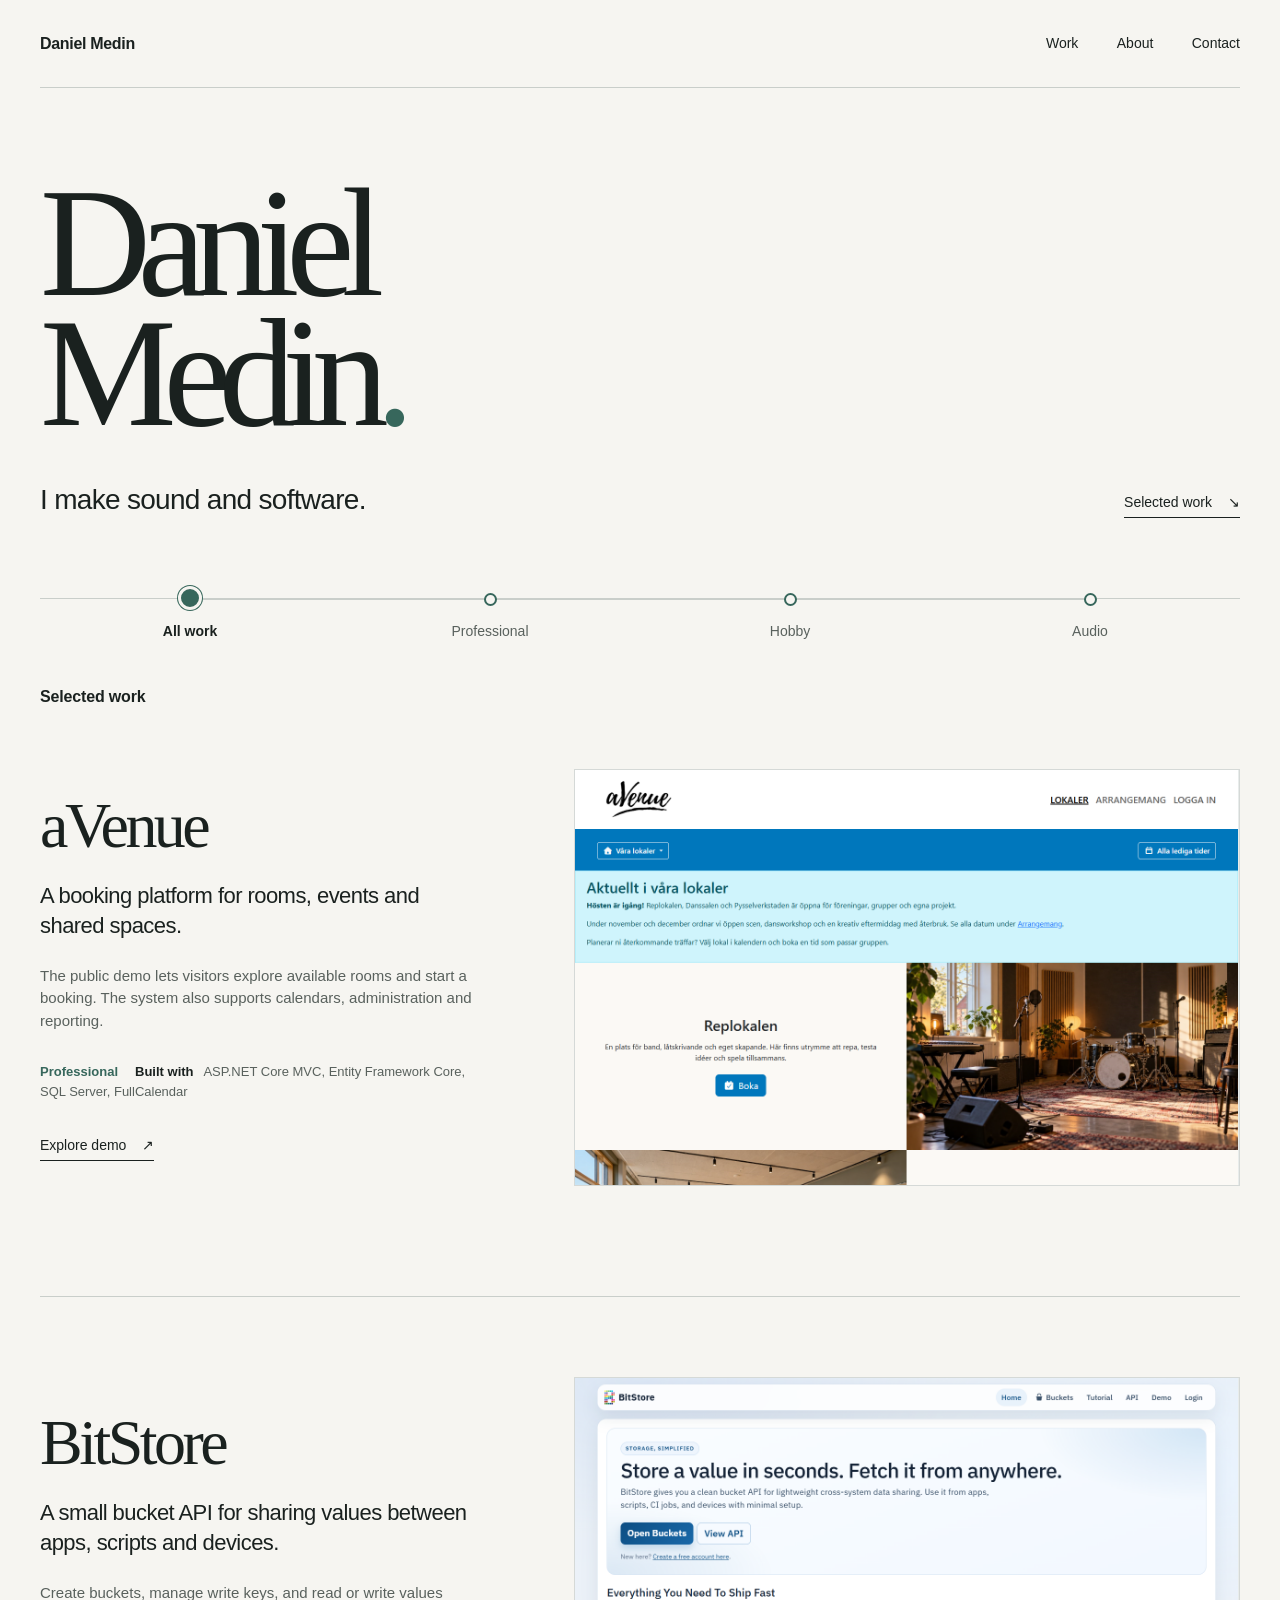
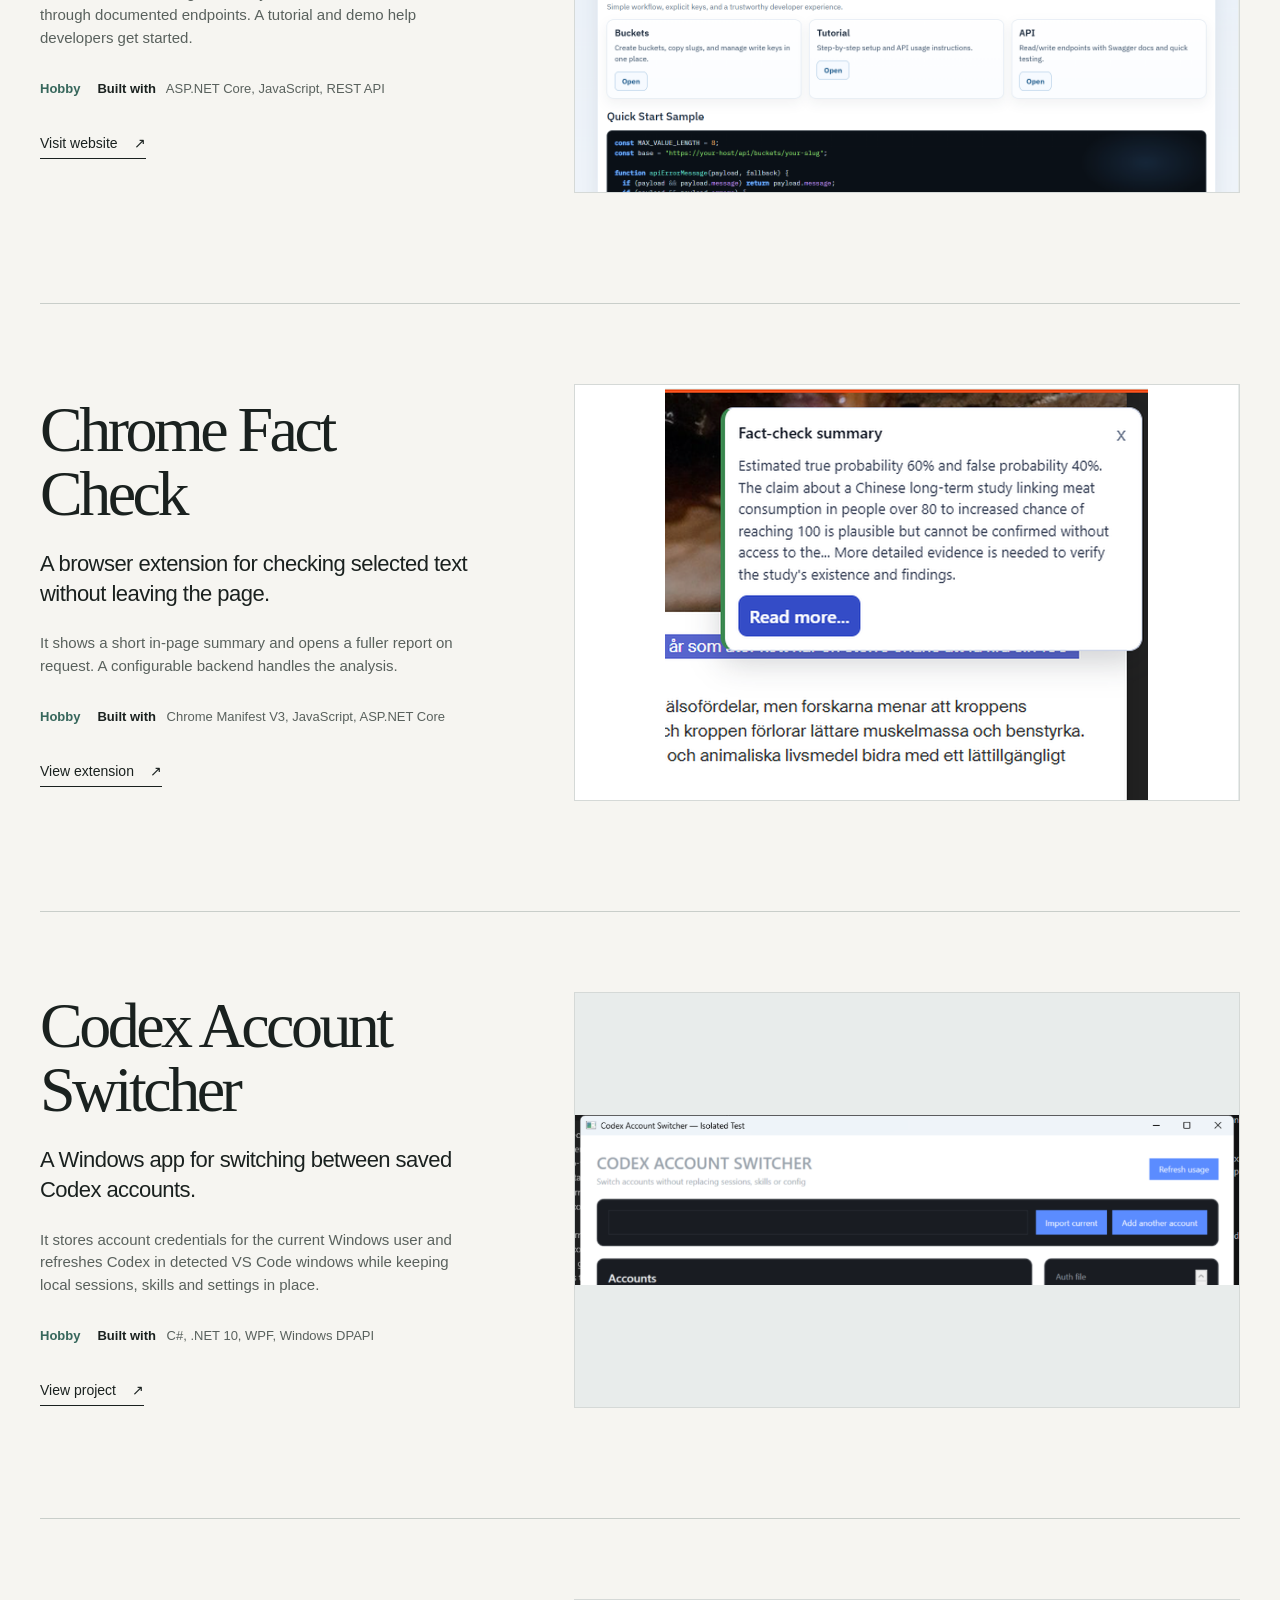
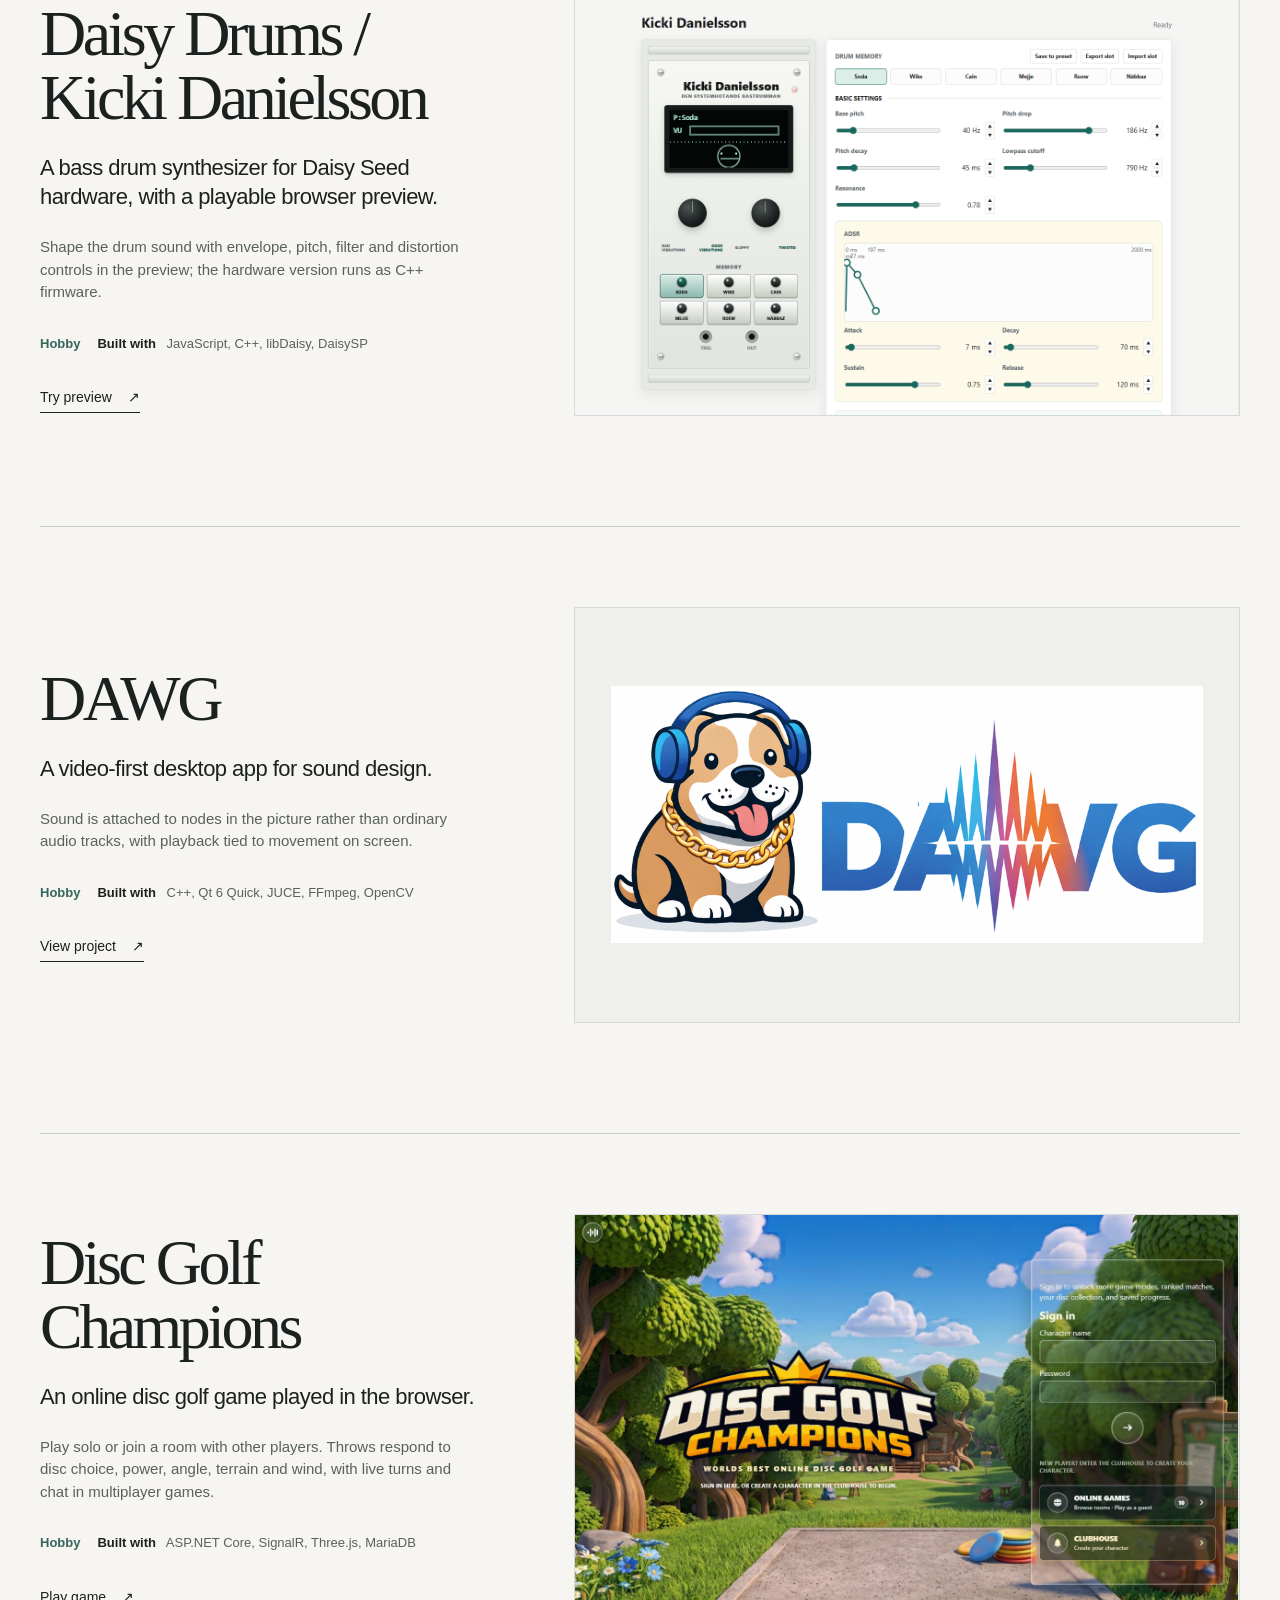
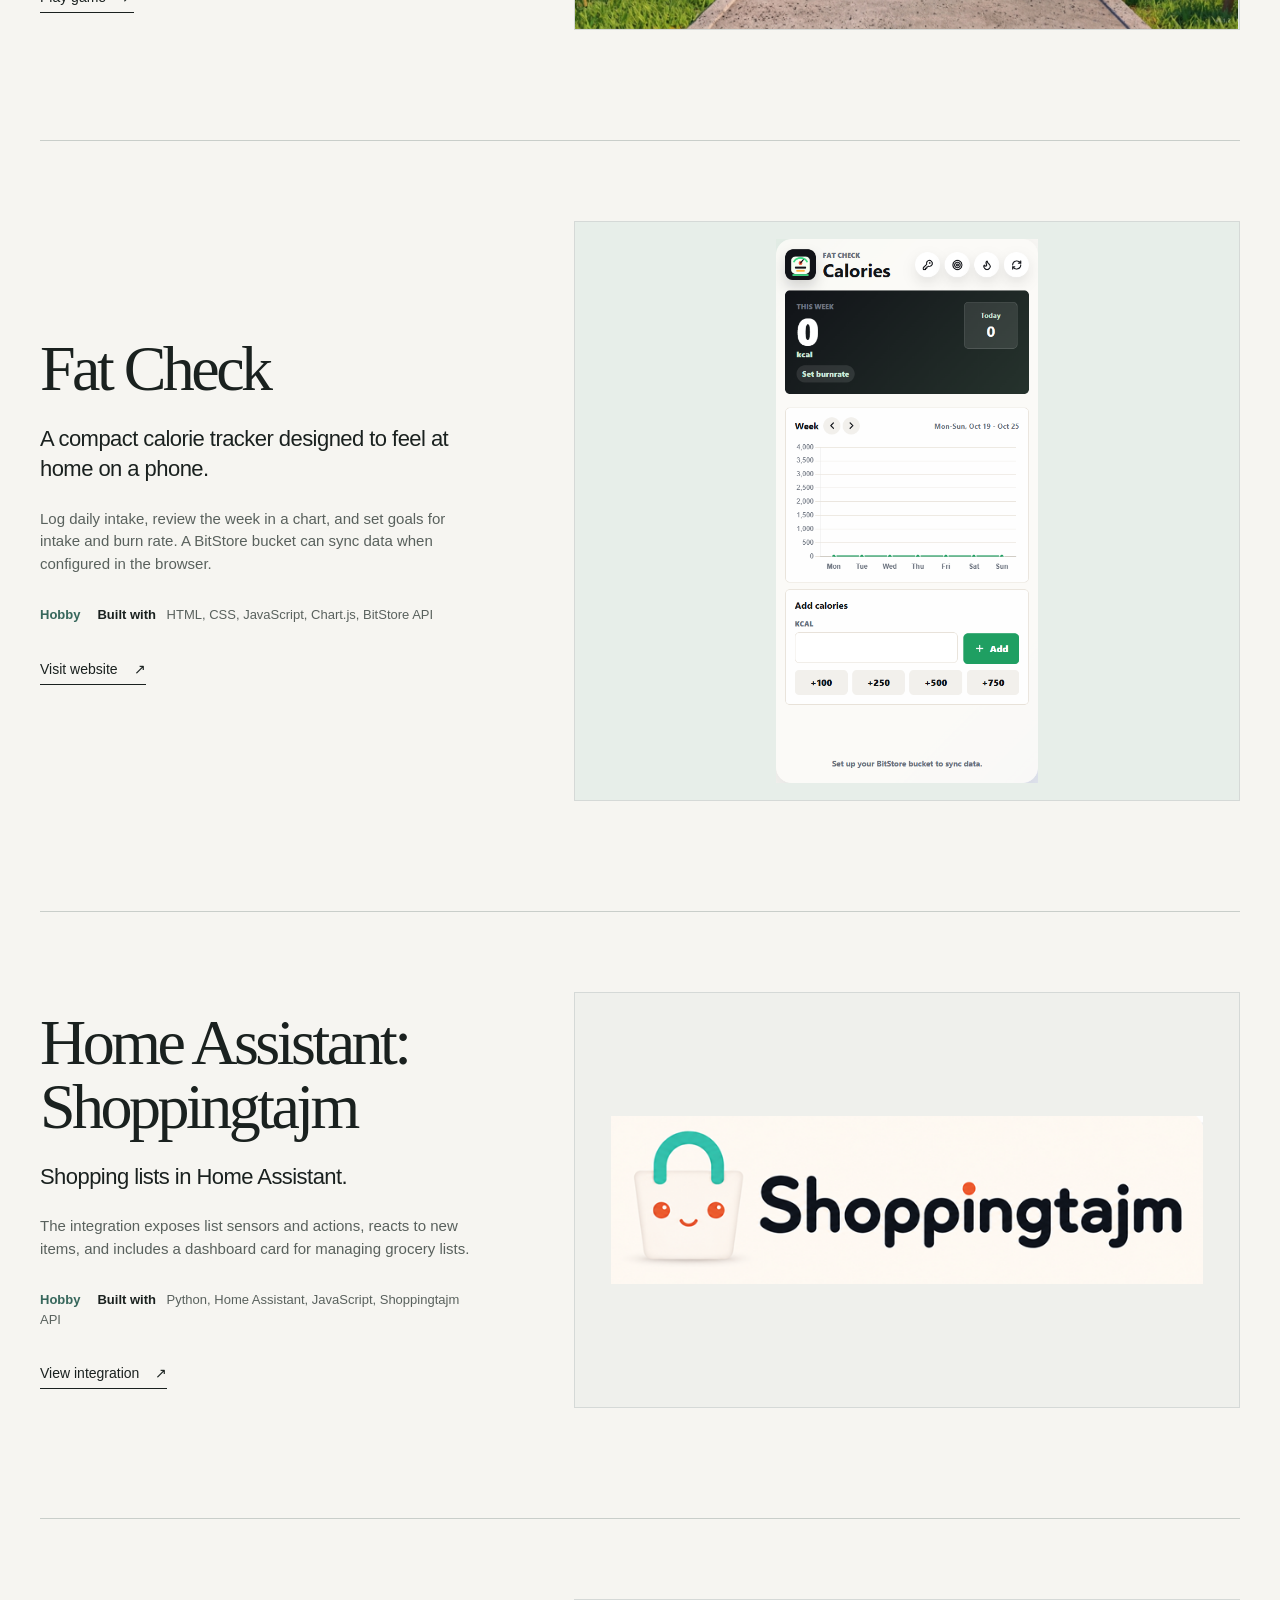
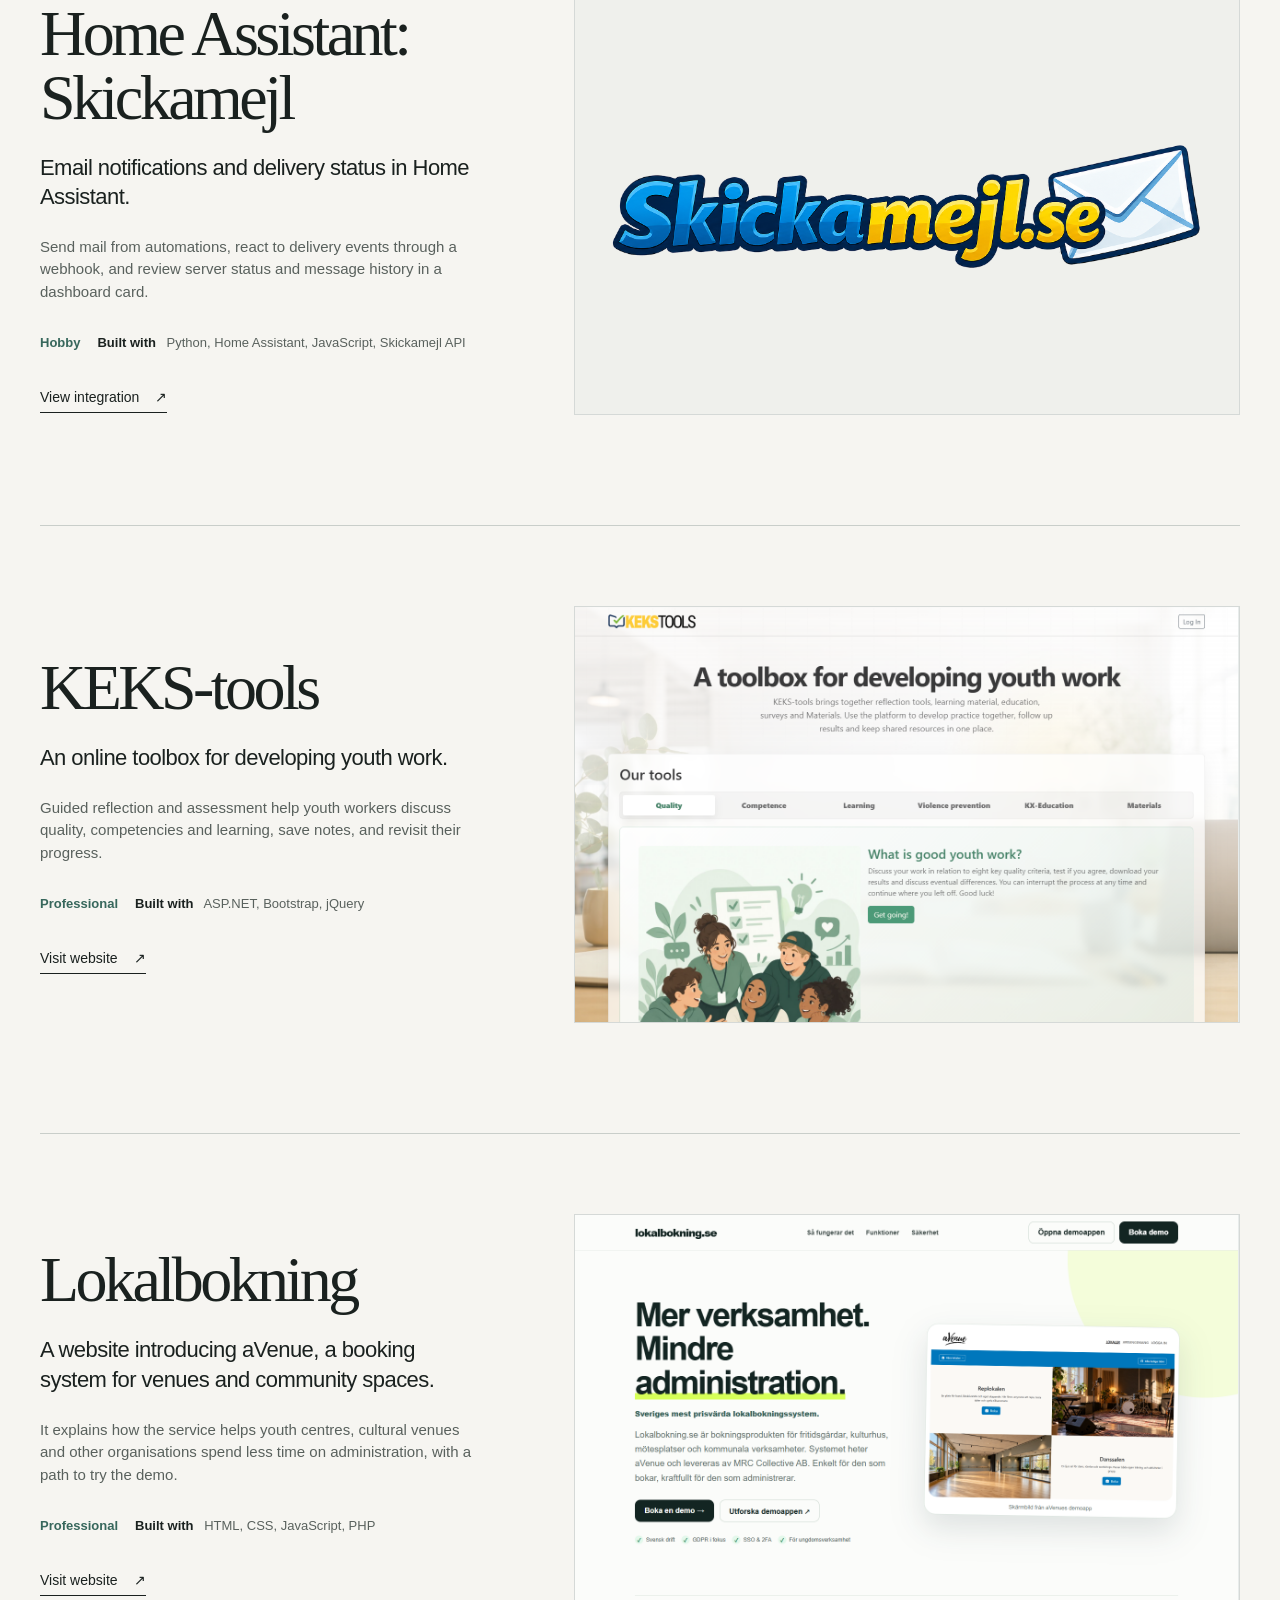
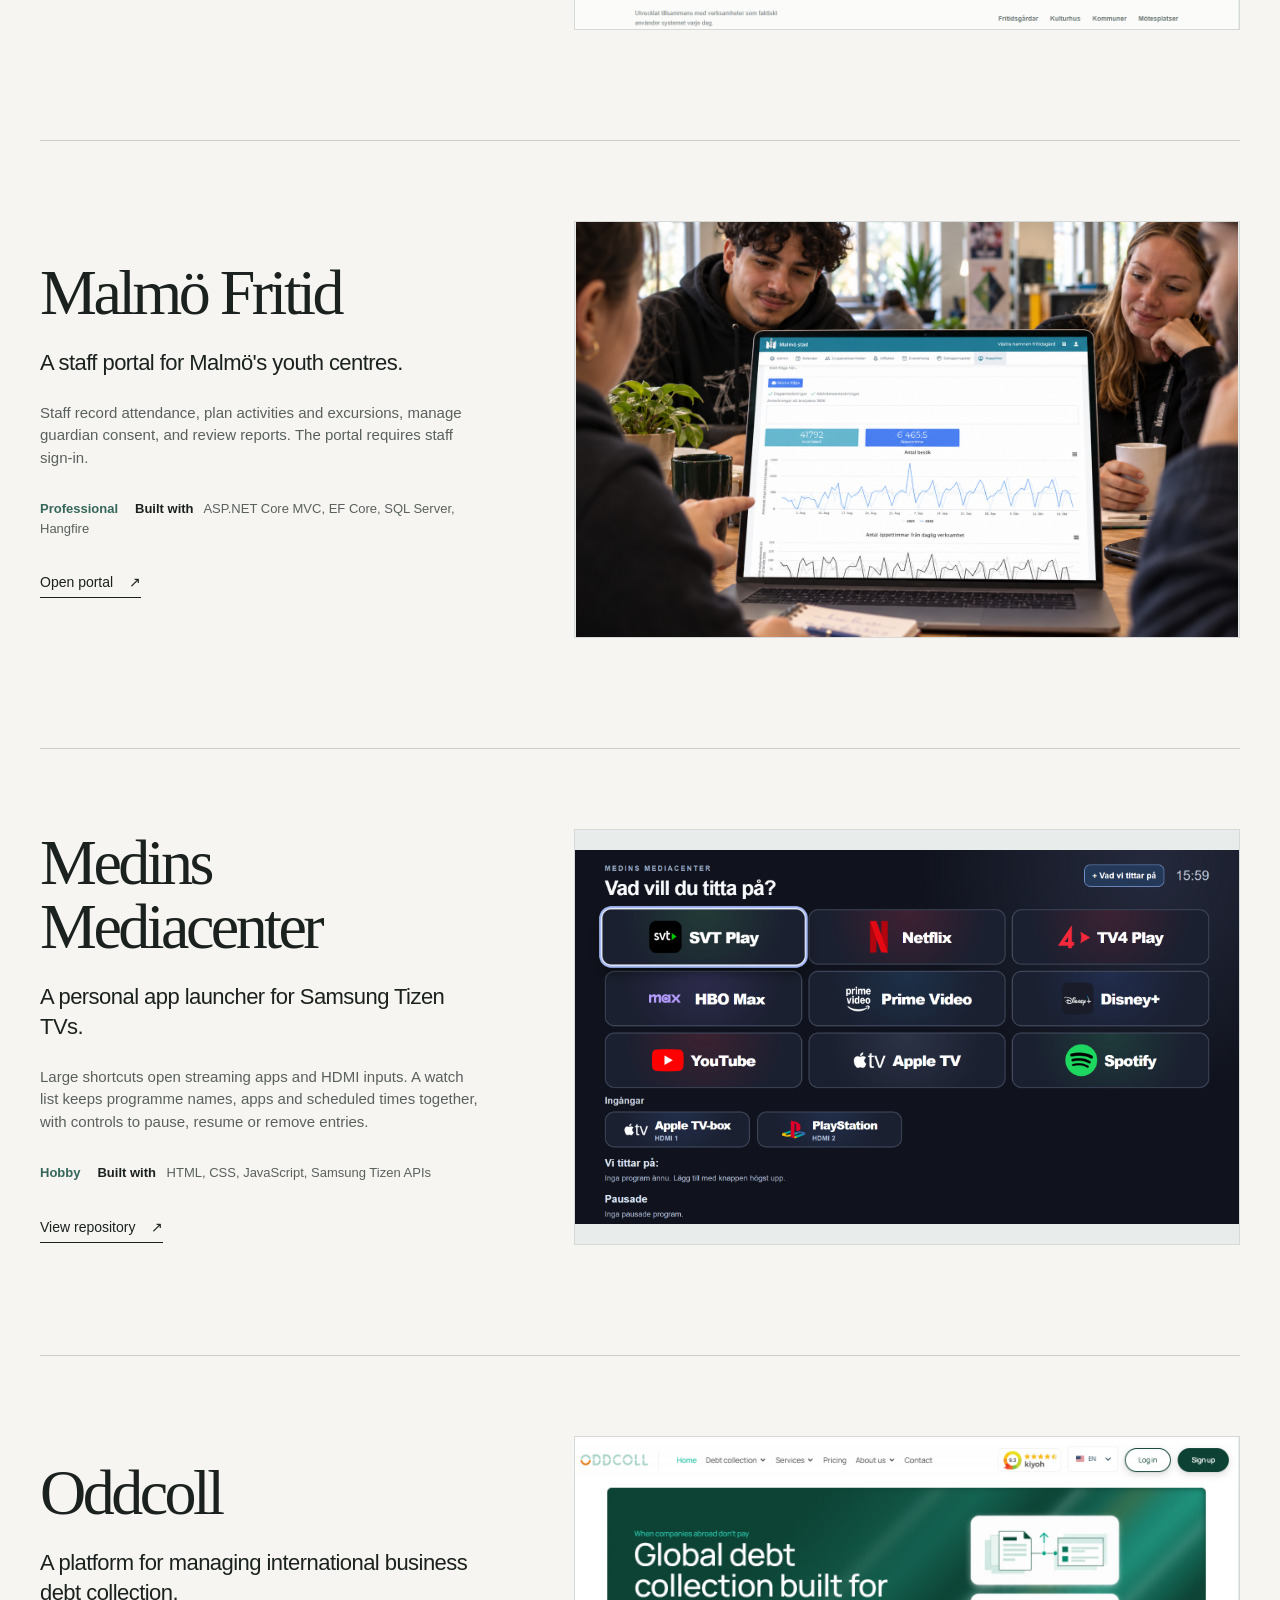
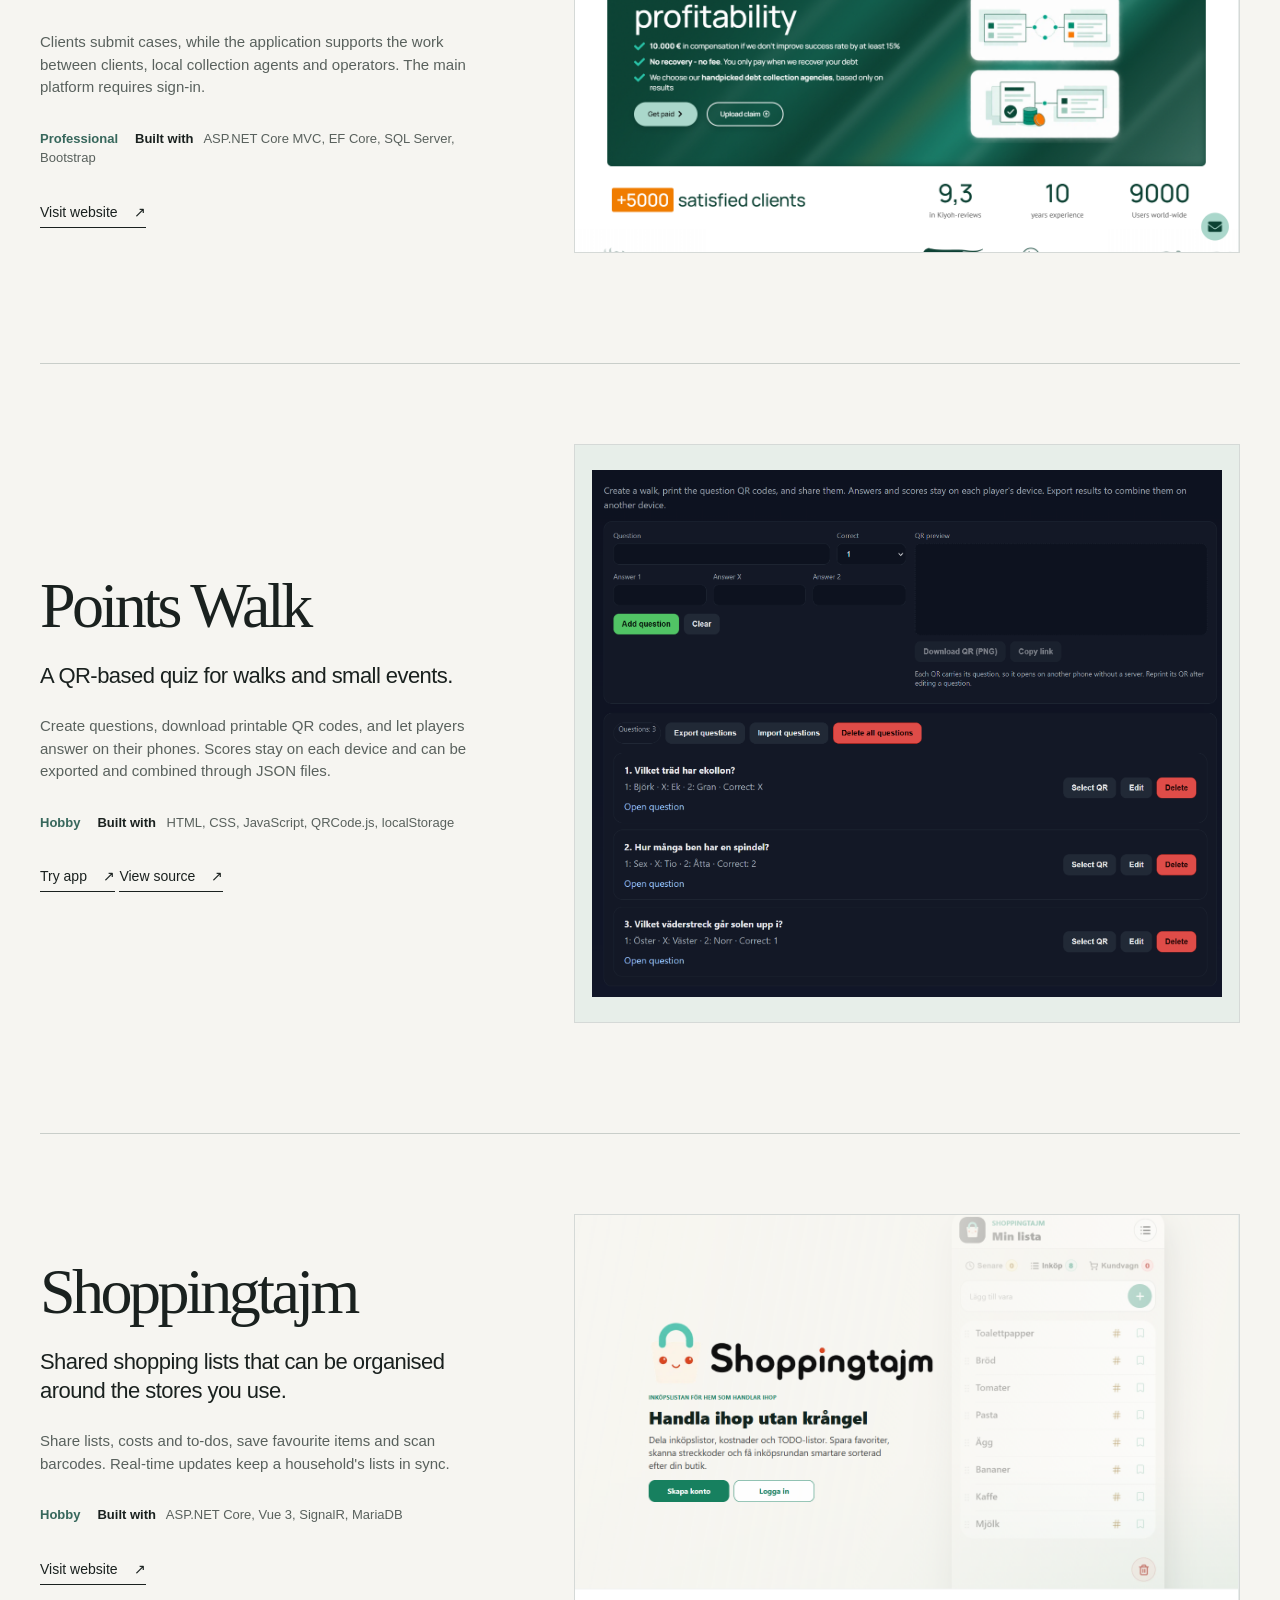
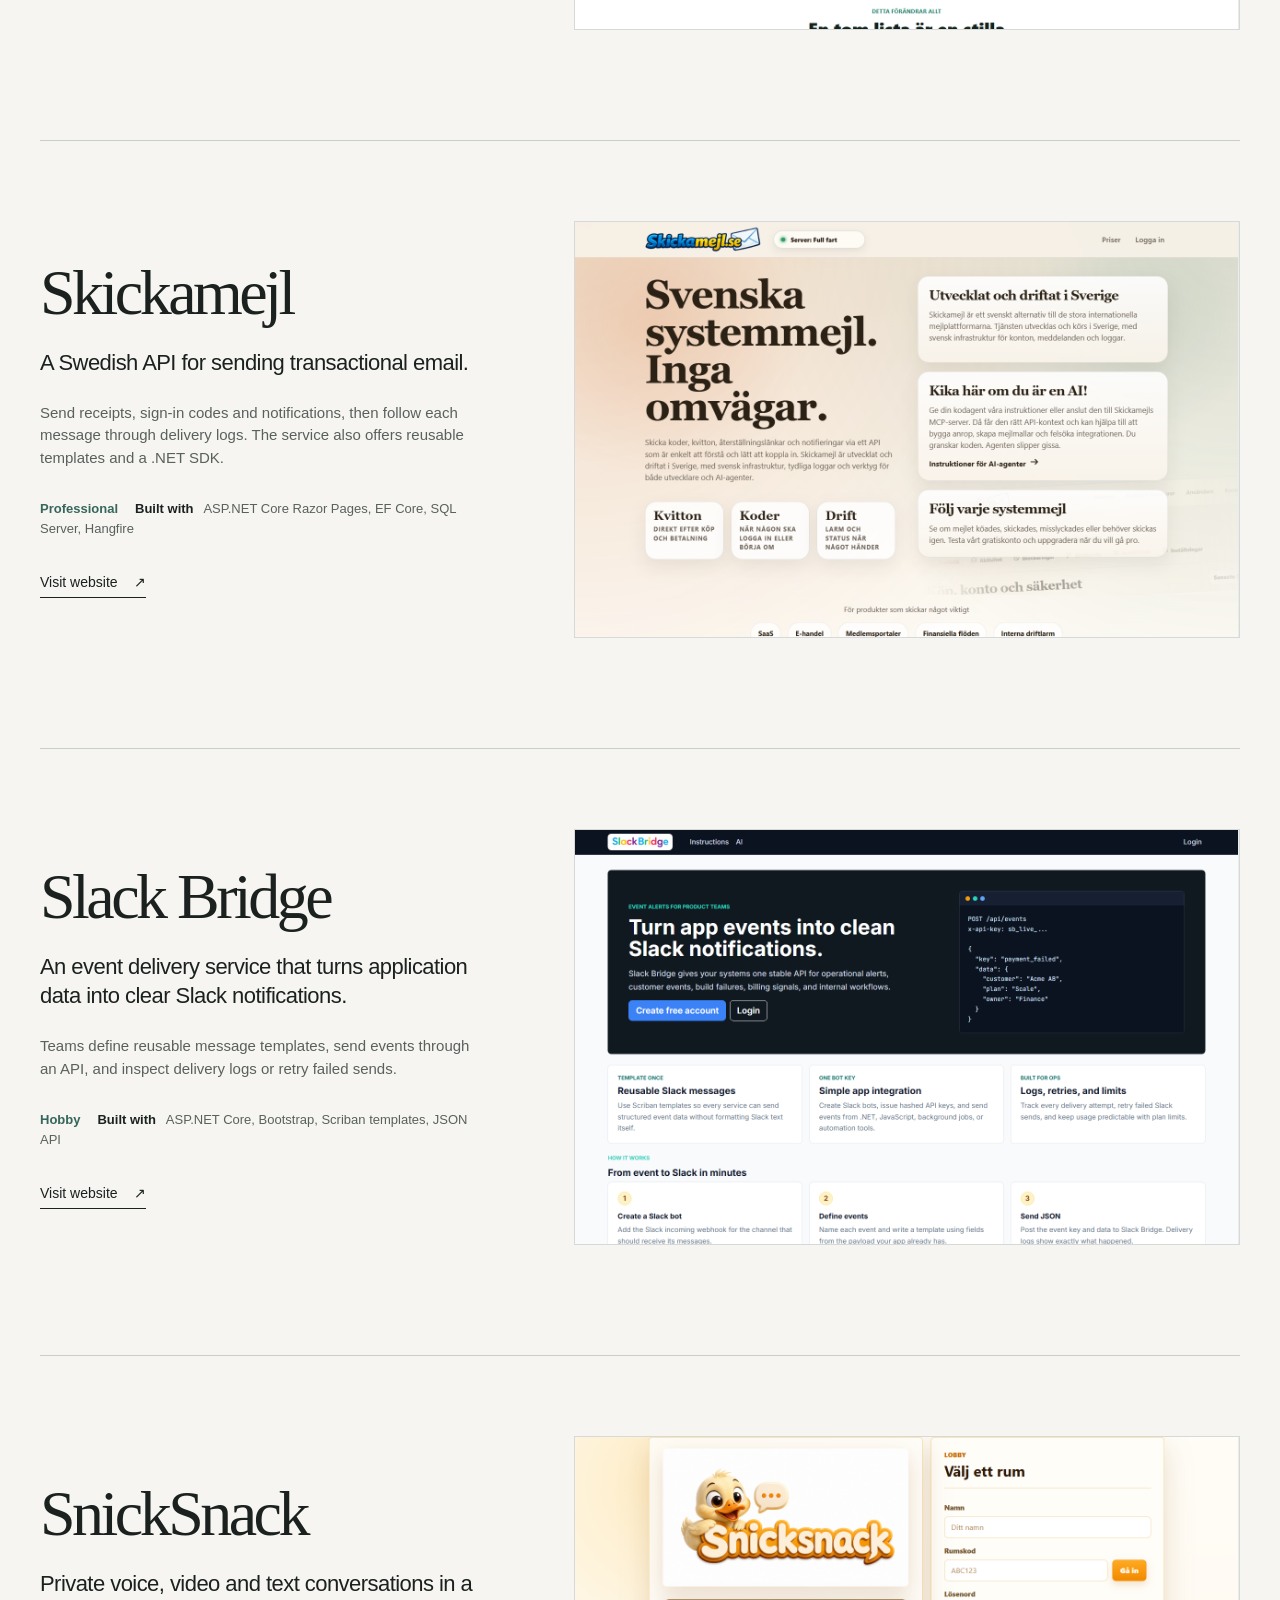
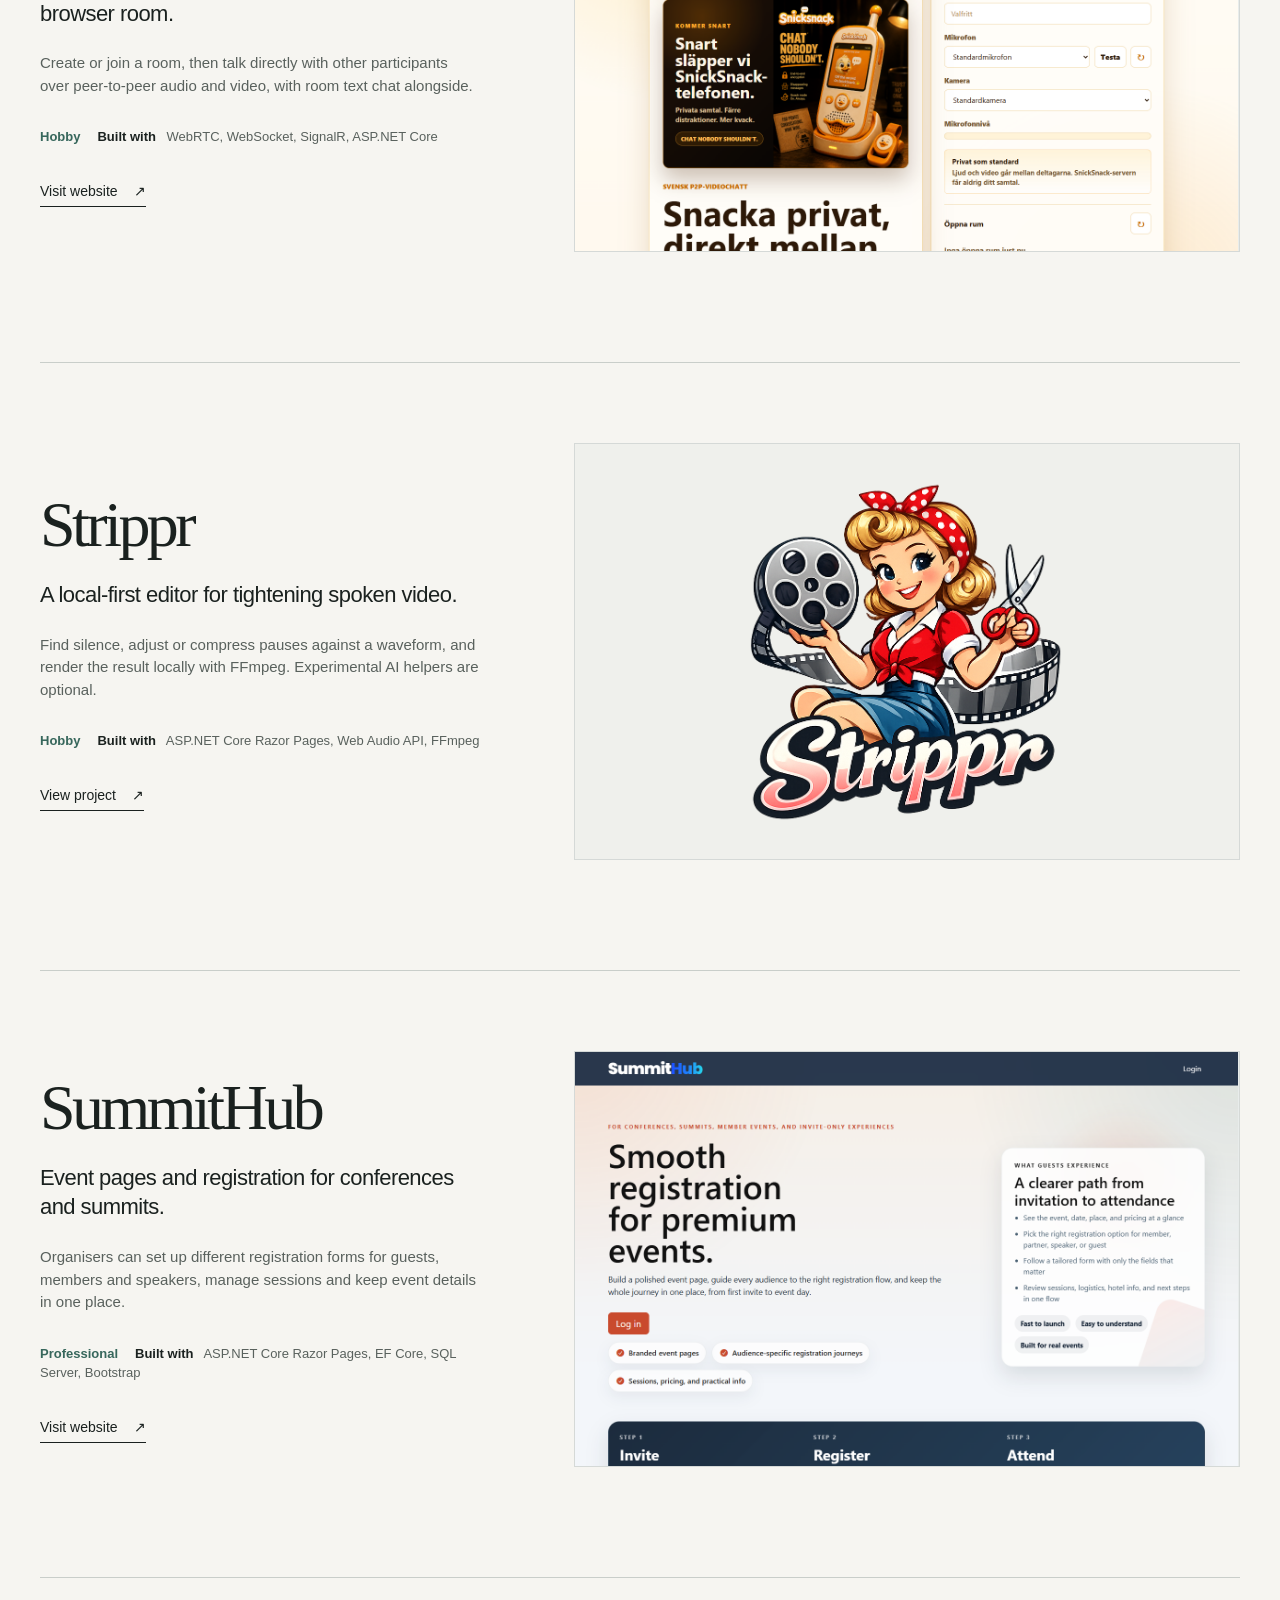
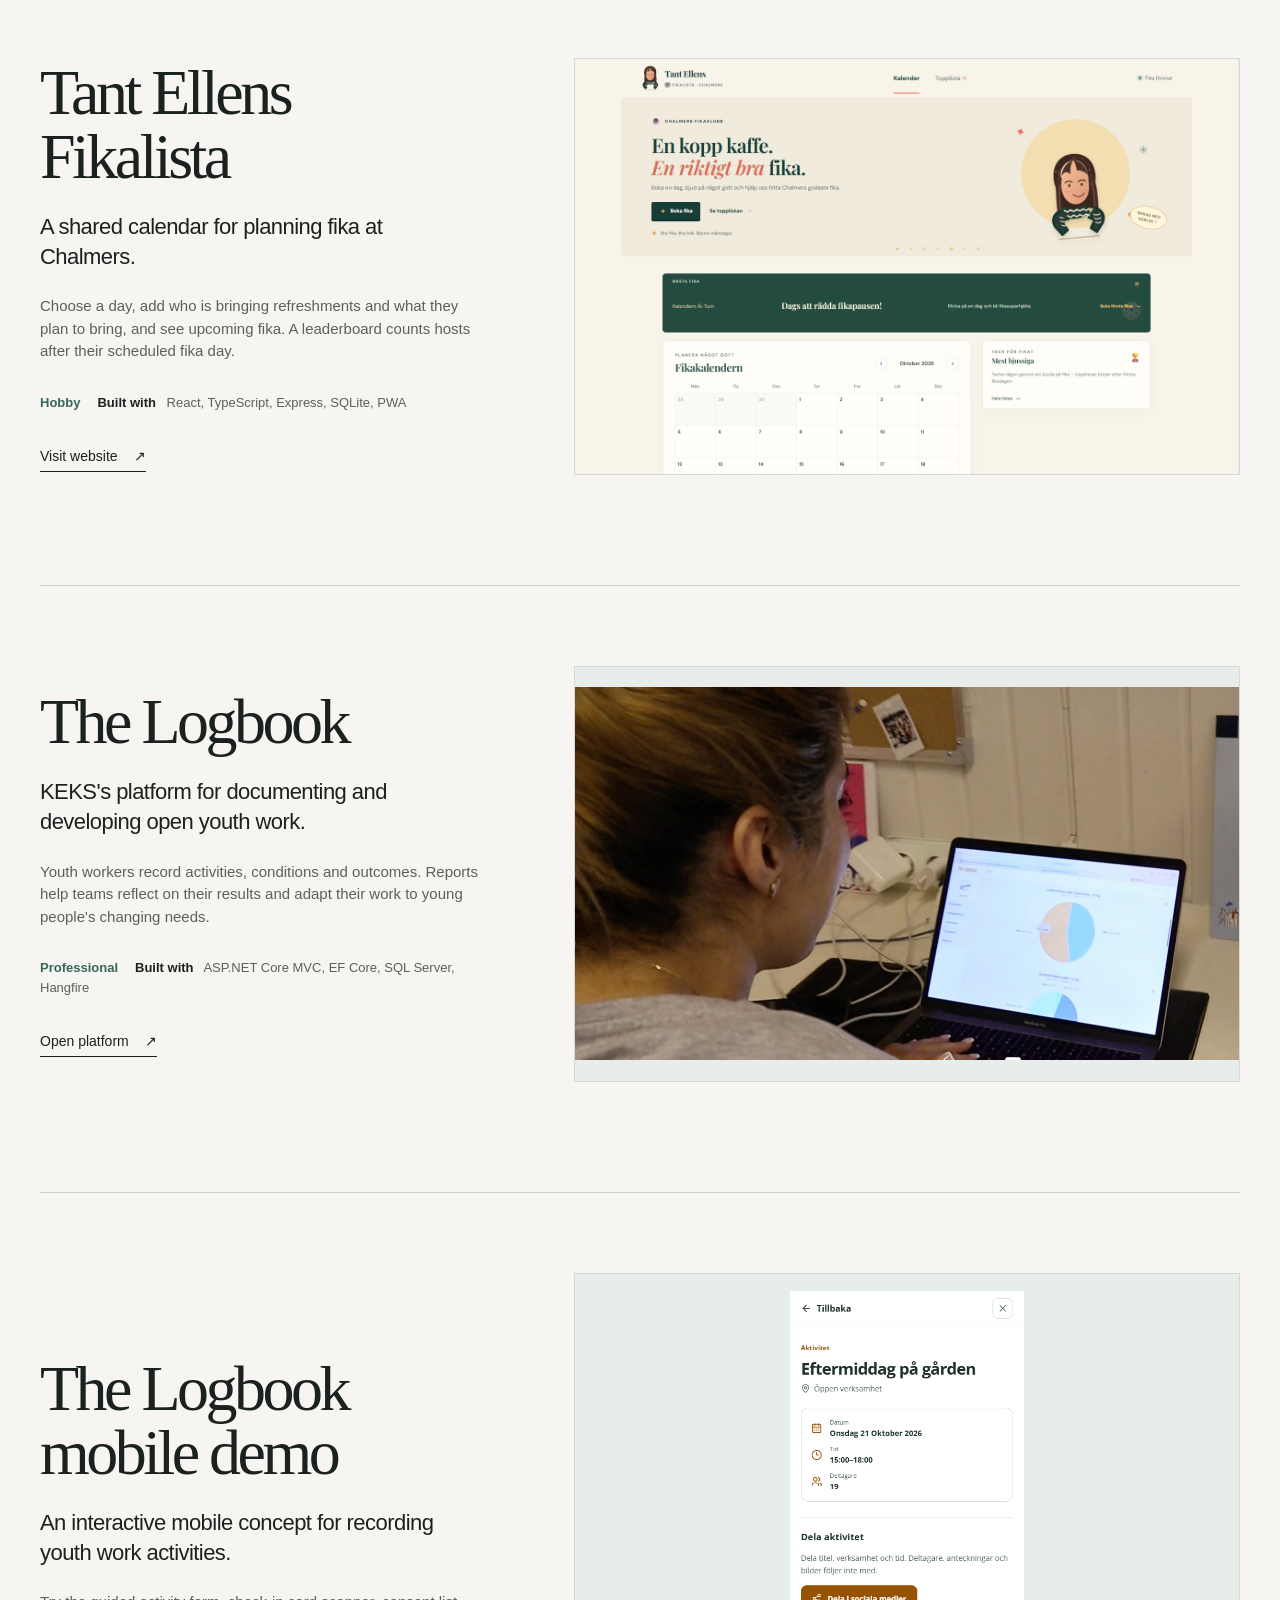
==== commit 06526be3: "Add Points Walk hobby project with supplied screenshot" ====
--- a/index.html
+++ b/index.html
@@ -247,6 +247,20 @@
 
         <article class="project" data-category="hobby">
           <div class="project-copy">
+            <h3>Points Walk</h3>
+            <p class="project-summary">A QR-based quiz for walks and small events.</p>
+            <p class="project-detail">Create questions, download printable QR codes, and let players answer on their phones. Scores stay on each device and can be exported and combined through JSON files.</p>
+            <p class="technology"><span class="project-tag">Hobby</span><strong>Built with</strong> HTML, CSS, JavaScript, QRCode.js, localStorage</p>
+            <a class="text-link" href="https://daniel-medin.github.io/pointswalk-pages/" target="_blank" rel="noopener noreferrer">Try app <span aria-hidden="true">↗</span></a>
+            <a class="text-link" href="https://github.com/daniel-medin/pointswalk-pages" target="_blank" rel="noopener noreferrer">View source <span aria-hidden="true">↗</span></a>
+          </div>
+          <a class="project-image project-image--portrait" href="https://daniel-medin.github.io/pointswalk-pages/" target="_blank" rel="noopener noreferrer" aria-label="Try the Points Walk quiz app">
+            <img src="assets/pointswalk.png" width="1647" height="1377" loading="lazy" alt="Points Walk question editor with 1/X/2 answer fields and three sample quiz questions">
+          </a>
+        </article>
+
+        <article class="project" data-category="hobby">
+          <div class="project-copy">
             <h3>Shoppingtajm</h3>
             <p class="project-summary">Shared shopping lists that can be organised around the stores you use.</p>
             <p class="project-detail">Share lists, costs and to-dos, save favourite items and scan barcodes. Real-time updates keep a household's lists in sync.</p>
@@ -405,7 +419,7 @@
           <summary><span role="heading" aria-level="3">Audio projects</span><span class="audio-register-action">Project archive <span aria-hidden="true">↗</span></span></summary>
           <div class="audio-register-content">
             <p class="audio-intro">This is a list of audio projects I've been involved in over the years.</p>
-            <p class="audio-year-note">Years are approximate. Some follow the earliest backup, and some newly added project years are estimates.</p>
+            <p class="audio-year-note">Years are approximate. Some come from dated work records, others from backups or estimates.</p>
             <nav class="audio-years" aria-label="Browse audio projects by year">
               <a href="#audio-2026">2026</a>
               <a href="#audio-2025">2025</a>
@@ -415,22 +429,28 @@
               <a href="#audio-2021">2021</a>
               <a href="#audio-2020">2020</a>
               <a href="#audio-2019">2019</a>
+              <a href="#audio-2018">2018</a>
+              <a href="#audio-2017">2017</a>
+              <a href="#audio-2016">2016</a>
+              <a href="#audio-2015">2015</a>
+              <a href="#audio-2014">2014</a>
+              <a href="#audio-2013">2013</a>
+              <a href="#audio-2012">2012</a>
             </nav>
             <div class="audio-groups">
               <section class="audio-year" id="audio-2026" aria-labelledby="audio-2026-title">
                 <h4 id="audio-2026-title">2026</h4>
                 <ul class="audio-project-list">
                   <li>AEG – Dishwashers, tumble dryers and cooker hoods</li>
-                  <li>Atlas Copco – ACO01</li>
+                  <li>Atlas Copco – Respect &amp; Cultural</li>
                   <li>Autoliv</li>
-                  <li>Autoliv – AUT33</li>
-                  <li>Autoliv – HBN (AUT32)</li>
+                  <li>Autoliv – HBN</li>
                   <li>Autoliv – LLU</li>
                   <li>Autoliv – September 2026</li>
-                  <li>Bilia – BIL-0006</li>
+                  <li>Bilia</li>
                   <li>Bilia – TV-reklam</li>
+                  <li>Caparol – Reklamfilmer, mars 2026</li>
                   <li>Caparol / Colorama – Happy Homes</li>
-                  <li>Caparol – Reklamfilmer, mars 2026</li>
                   <li>Cheffelo – Radioreklam</li>
                   <li>Columbus</li>
                   <li>Combitech – Brandfilm</li>
@@ -442,7 +462,7 @@
                   <li>Göteborgs Stad – Mer plats för livet</li>
                   <li>Hay Day</li>
                   <li>Hay Day – Joe &amp; Jonas</li>
-                  <li>Horse – HRS09</li>
+                  <li>Horse</li>
                   <li>Inflatable Suit</li>
                   <li>Jalas – Röstinspelning</li>
                   <li>Jobbsafari – Webbfilm</li>
@@ -450,53 +470,56 @@
                   <li>Länsförsäkringar – Brand campaign</li>
                   <li>Limbra</li>
                   <li>LKAB</li>
+                  <li>Nintendo – Galaxy Live Action</li>
                   <li>Nintendo – Mario Medley</li>
                   <li>Nintendo – Sports Resort 2026</li>
                   <li>Pernilla Wahlgren Design</li>
                   <li>Polestar</li>
+                  <li>Polestar – Design, Episode 01</li>
                   <li>Polestar – Episode 02</li>
                   <li>Polestar – Episode 03</li>
                   <li>Santa Maria – Jul</li>
                   <li>SCA</li>
                   <li>SCA – Landslaget</li>
+                  <li>Scania</li>
                   <li>Scania – Game, interactive audio</li>
-                  <li>Scania – SCN01</li>
+                  <li>SKF</li>
                   <li>SKF – Export Control</li>
                   <li>SKF – Marketing Update Berber</li>
                   <li>SKF – Remanufacturing Centre Event</li>
-                  <li>SKF – SKF101</li>
                   <li>SKF – Vanja Winblad Event</li>
                   <li>Stadsmissionen</li>
                   <li>Stena &amp; SKF – Voice-over med Bee</li>
-                  <li>Stena Recycling SoMe – Sweetspot</li>
+                  <li>Stena Recycling – Social Media</li>
                   <li>Stenapodden</li>
                   <li>Stryktipset – Tips-SM, radioreklam januari 2026</li>
                   <li>Tele2 – AI Sheep</li>
-                  <li>Tele2 – Frank&#x27;s Childhood</li>
+                  <li>Tele2 – Frank's Childhood</li>
                   <li>Vattenfall – CSN, Flight 3</li>
                   <li>Vattenfall – Mastering</li>
                   <li>Vattenfall – WOW</li>
-                  <li>VitaePro – VITA-0001, april 2026</li>
-                  <li>Volvo Cars – VCC-0124</li>
+                  <li>VitaePro – Commercials</li>
+                  <li>Volvo – AR</li>
+                  <li>Volvo – Auto Software Update</li>
+                  <li>Volvo – Kiruna Running Footage</li>
+                  <li>Volvo – The Shift</li>
+                  <li>Volvo – VR Motpr</li>
+                  <li>Volvo Cars</li>
                   <li>Volvo Defence</li>
                   <li>Volvo Environment Prize</li>
                   <li>Volvo Home Energy Solutions</li>
-                  <li>Volvo Penta – SP6596</li>
-                  <li>Volvo Trucks US – September 2026</li>
-                  <li>Volvo Trucks US – Walkarounds, september 2026</li>
+                  <li>Volvo Penta</li>
+                  <li>Volvo Trucks</li>
                   <li>Volvo Trucks – Benefit Films</li>
                   <li>Volvo Trucks – D13 Powertrain</li>
                   <li>Volvo Trucks – Fyra filmer</li>
-                  <li>Volvo Trucks – P33XX</li>
                   <li>Volvo Trucks – VR sound production</li>
-                  <li>Volvo Trucks – VTUS-0098, Walkaround / Segment Construction</li>
-                  <li>Volvo – AR</li>
-                  <li>Volvo – Auto Software Update (VTUS-0097)</li>
-                  <li>Volvo – Kiruna Running Footage</li>
-                  <li>Volvo – The Shift</li>
-                  <li>Volvo – VR Motpr</li>
+                  <li>Volvo Trucks – Walkaround / Segment Construction</li>
+                  <li>Volvo Trucks US – September 2026</li>
+                  <li>Volvo Trucks US – Walkarounds, september 2026</li>
                   <li>Wasa – GO HARD, product films</li>
                   <li>Wasa – Mastering</li>
+                  <li>Wasa – Protein Plus</li>
                   <li>Wasa – Social, onlinevideo</li>
                 </ul>
               </section>
@@ -504,25 +527,27 @@
                 <h4 id="audio-2025-title">2025</h4>
                 <ul class="audio-project-list">
                   <li>A Tungsten Saga</li>
+                  <li>AFRY</li>
                   <li>AI-redigering av ljudfiler</li>
                   <li>Allianz – Pet Project</li>
                   <li>ASSA – Launch Film 2025</li>
+                  <li>ASSA – Service</li>
                   <li>AstraZeneca – Art Society</li>
                   <li>AstraZeneca – Event december 2025</li>
                   <li>AstraZeneca – Musikklipp</li>
-                  <li>Autoliv – AUT31</li>
-                  <li>Autoliv – Empower (AUT35)</li>
+                  <li>Autoliv</li>
+                  <li>Autoliv – Empower</li>
                   <li>Baileys – Mastering</li>
                   <li>Caparol – Voice-over 2025</li>
                   <li>Craft – IFK 2025</li>
                   <li>Fristads – Trade show installation with forest sounds</li>
                   <li>GKN – Corporate Film 2</li>
                   <li>GKN – Group</li>
+                  <li>Göteborg &amp; Co – Jul 2025</li>
                   <li>Guinness</li>
-                  <li>Göteborg &amp; Co – Jul 2025</li>
                   <li>HLR-filmen</li>
-                  <li>Horse – HRS04</li>
-                  <li>Horse – Mässa (HRS02)</li>
+                  <li>Horse</li>
+                  <li>Horse – Trade Show</li>
                   <li>Horse – Ultra Concept</li>
                   <li>Horse – Voice-over, augusti 2025</li>
                   <li>IAmAiken – Novels</li>
@@ -538,54 +563,62 @@
                   <li>Olka Express – Norwegian TV ad</li>
                   <li>SCA – Starter</li>
                   <li>Sendify</li>
-                  <li>Silverbullet – Volleyball World Championship bumpers</li>
+                  <li>SKF – Fighting Counterfeit</li>
                   <li>Stena Metall – Avdelningar, röstinspelning</li>
                   <li>Stena Metall – Henrik Cehlander</li>
                   <li>Stena Metall – Ocean</li>
                   <li>Stena Recycling – Intro</li>
+                  <li>Strömbrytare – Event</li>
                   <li>Stryktipset – Ledtråd / Gökuret</li>
                   <li>Stryktipset – November 2025</li>
-                  <li>Strömbrytare – Event</li>
                   <li>Tele2 – Franks namnsdag</li>
                   <li>Tele2 – Ljudmix</li>
                   <li>Testtvätt</li>
                   <li>Transdev</li>
+                  <li>Vårvik</li>
                   <li>Visit Sweden</li>
-                  <li>VitaePro – VITA-0008</li>
-                  <li>Volvo Cars – Winter 2025 (VCC-0121)</li>
+                  <li>VitaePro – Commercials</li>
+                  <li>Volleyball World Championship – Bumpers</li>
+                  <li>Volvo</li>
+                  <li>Volvo – Active Side Collision</li>
+                  <li>Volvo – Bauma, mässfilm</li>
+                  <li>Volvo – Brand Destination</li>
+                  <li>Volvo – Buddy</li>
+                  <li>Volvo – Driving Växjö</li>
+                  <li>Volvo – Företagsfilm</li>
+                  <li>Volvo – Immersive</li>
+                  <li>Volvo – Load Finder</li>
+                  <li>Volvo – NCAP</li>
+                  <li>Volvo – Ulricehamn</li>
+                  <li>Volvo Cars – Ocean</li>
+                  <li>Volvo Cars – Winter 2025</li>
                   <li>Volvo Group</li>
                   <li>Volvo Penta – Reman 2025</li>
                   <li>Volvo Trucks – New VNR Teaser</li>
+                  <li>Volvo Trucks – Safety</li>
                   <li>Volvo Trucks – VNR Launch Brand Film</li>
                   <li>Volvo V60 – Test Drive, TV-reklam</li>
-                  <li>Volvo VNL – Commercial Spots (VTUS-0090)</li>
+                  <li>Volvo VNL – Commercial Spots</li>
                   <li>Volvo VNR – Launch: Peace of Mind</li>
-                  <li>Volvo – Active Side Collision</li>
-                  <li>Volvo – Bauma, mässfilm (VLV-0283)</li>
-                  <li>Volvo – Brand Destination</li>
-                  <li>Volvo – Buddy</li>
-                  <li>Volvo – Driving Växjö</li>
-                  <li>Volvo – Företagsfilm (VLV-0286)</li>
-                  <li>Volvo – Immersive</li>
-                  <li>Volvo – Load Finder</li>
-                  <li>Volvo – NCAP</li>
-                  <li>Volvo – VTR02</li>
                   <li>Wasa – Knäckebröd</li>
                   <li>Wasa – Social</li>
                   <li>Water</li>
                   <li>Weber – Dansk voice-over, september 2025</li>
                   <li>Weekly Revolt – Voice-over, 20 sekunder</li>
+                  <li>WizePass</li>
                 </ul>
               </section>
               <section class="audio-year" id="audio-2024" aria-labelledby="audio-2024-title">
                 <h4 id="audio-2024-title">2024</h4>
                 <ul class="audio-project-list">
+                  <li>A Bright Future</li>
                   <li>Annas ljudfix</li>
                   <li>Axkid</li>
                   <li>Bacnet</li>
                   <li>Burger King – Bacon Cheddar (Norge)</li>
                   <li>Burger King – Böff, Denmark</li>
                   <li>Burger King – Chili Mayo</li>
+                  <li>Burger King – Cocio Bøfsandwich</li>
                   <li>Burger King – Gourmet Chicken</li>
                   <li>Burger King – Gourmet Chicken, campaign versions</li>
                   <li>Burger King – Gourmet Chipotle</li>
@@ -612,20 +645,23 @@
                   <li>Liseberg – Gasten, kömeddelande</li>
                   <li>Liseberg – Nattsvart Gasten</li>
                   <li>Melodifestivalen – Voice-over</li>
-                  <li>MUCF</li>
                   <li>Mölndal – Fler friska år</li>
                   <li>Mölnlycke – Doctor Walk, dubbning</li>
                   <li>Mölnlycke – Dressing Matters</li>
                   <li>Mölnlycke – Empower</li>
                   <li>Mölnlycke – Values</li>
+                  <li>MUCF</li>
+                  <li>Närhälsan</li>
                   <li>NCC</li>
                   <li>Netflix – BFF Challenge</li>
-                  <li>Närhälsan</li>
+                  <li>Nintendo – Mario and Friends</li>
                   <li>Olka Express – Norwegian TV ad, 2024 versions</li>
+                  <li>Omilon – Fundamentals &amp; Autoform</li>
                   <li>Omilon Translate</li>
                   <li>Sala Silvergruva</li>
                   <li>Sandvik – Chile Case Film</li>
                   <li>SKF – Brush</li>
+                  <li>SKF – Collaboration for Growth</li>
                   <li>SKF – For Me, Update</li>
                   <li>Stryktipset – 90 Years, anniversary campaign</li>
                   <li>Stryktipset – December 2024</li>
@@ -636,38 +672,44 @@
                   <li>Sverigelotten – Rosa Bandet, september 2024</li>
                   <li>Swegon</li>
                   <li>TUI – Summer campaign 2024</li>
+                  <li>Vårdförbundet – På jobbet</li>
+                  <li>VitaePro – Commercials</li>
                   <li>VitaePro – Ljudrestaurering</li>
-                  <li>VitaePro – VITA-0005</li>
-                  <li>Volvo AB – VOAB-0002</li>
-                  <li>Volvo AB – VOAB-0002 Long</li>
-                  <li>Volvo AB – VOAB-0003</li>
+                  <li>Volvo</li>
+                  <li>Volvo – Behind the Scenes</li>
+                  <li>Volvo – CCC</li>
+                  <li>Volvo – Cross Country</li>
+                  <li>Volvo – Design</li>
+                  <li>Volvo – Designer</li>
+                  <li>Volvo – Displays</li>
+                  <li>Volvo – Entrepreneur of the Year</li>
+                  <li>Volvo – Hero Film</li>
+                  <li>Volvo – People Answer</li>
+                  <li>Volvo – Re-edit Main Film</li>
+                  <li>Volvo – Walkaround</li>
+                  <li>Volvo AB</li>
                   <li>Volvo Buses – Case Pro Bono</li>
                   <li>Volvo EX40 – Awareness, TV-reklam</li>
                   <li>Volvo Finans – Mix</li>
                   <li>Volvo Group – Hello Recruiter</li>
+                  <li>Volvo Trucks</li>
                   <li>Volvo Trucks US – Event Voice-over</li>
-                  <li>Volvo Trucks – VTUS-0084</li>
-                  <li>Volvo Trucks – VTUS-0085</li>
                   <li>Volvo VNL – Canadian</li>
                   <li>Volvo XC90 – Walkaround</li>
-                  <li>Volvo – CCC</li>
-                  <li>Volvo – Designer</li>
-                  <li>Volvo – People Answer</li>
-                  <li>Volvo – Re-edit Main Film</li>
-                  <li>Volvo – VLV-0261 A19 Design</li>
-                  <li>Volvo – VLV-0261 A5 Hero</li>
-                  <li>Volvo – VLV-0261 Behind the Scenes</li>
-                  <li>Volvo – VLV-0261 Walkaround</li>
-                  <li>Volvo – VLV-0276</li>
-                  <li>Vårdförbundet – På jobbet</li>
                   <li>World of Volvo – Invitation</li>
+                  <li>Wortie – Freeze Pro</li>
+                  <li>Ziklo – Hyllning</li>
+                  <li>Ziklo Bank – Fleet App</li>
                   <li>Ziklo Bank – Mix</li>
-                  <li>Ziklo – Hyllning</li>
                 </ul>
               </section>
               <section class="audio-year" id="audio-2023" aria-labelledby="audio-2023-title">
                 <h4 id="audio-2023-title">2023</h4>
                 <ul class="audio-project-list">
+                  <li>Autoliv – Avatar</li>
+                  <li>Autoliv – Data Challenge</li>
+                  <li>Basketball European Championship</li>
+                  <li>Burger King – Albin Myers</li>
                   <li>Burger King – Cheesy Cheese Lover</li>
                   <li>Burger King – Najs Prajs</li>
                   <li>Burger King – Taco Cheese Lover</li>
@@ -678,6 +720,7 @@
                   <li>CEVT – Lynk &amp; Co, Interior Sounds</li>
                   <li>Economic Stories – Voice-over med Bee</li>
                   <li>Electrolux – Sakura</li>
+                  <li>Epadunk</li>
                   <li>Epic Split – Teaser</li>
                   <li>Faktum – Podcast, juni 2023</li>
                   <li>Faktum – Podcastproduktioner</li>
@@ -693,46 +736,61 @@
                   <li>Midsommarkonsert på Vinga</li>
                   <li>Mölnlycke – Manifest 2023</li>
                   <li>Mölnlycke – ORS</li>
+                  <li>NearYou</li>
                   <li>Nexer – Voice-over</li>
-                  <li>Nintendo Switch – Together Family</li>
                   <li>Nintendo – Pokémon Legendary &amp; Paldea</li>
                   <li>Nintendo – Splatoon 3</li>
-                  <li>Nintendo – Super Mario Bros. Wonder, Characters Mix</li>
+                  <li>Nintendo – Super Mario Bros. Wonder</li>
+                  <li>Nintendo – Switch Sports Football</li>
+                  <li>Nintendo Switch – Together Family</li>
+                  <li>Öborgen</li>
+                  <li>Polestar – TV-reklam, korrigering</li>
                   <li>Polestar Precept – Episode 10</li>
-                  <li>Polestar – TV-reklam, korrigering</li>
+                  <li>Qualisys – Luxembourg</li>
                   <li>Rätt Malmö – Mässa</li>
                   <li>Scania / CEVT – Interiörljud</li>
-                  <li>SKF – Aftermarket (SKF59)</li>
-                  <li>SKF – Event Intro (SKF72)</li>
+                  <li>SKF – Aftermarket</li>
+                  <li>SKF – Event Intro</li>
                   <li>SKF – For Me</li>
                   <li>SKF – Husfilm</li>
-                  <li>SKF – Leadership Stories (SKF74)</li>
+                  <li>SKF – Leadership Stories</li>
+                  <li>SKF – Strategy in Action</li>
                   <li>SKF – Superprecision</li>
-                  <li>SKF – Wind Intro (SKF59)</li>
+                  <li>SKF – Wind Intro</li>
+                  <li>SKF – Wind Test</li>
                   <li>Sleep Cycle – Screens &amp; Tech</li>
+                  <li>Stena – Confidential</li>
                   <li>Stena Line – The Script</li>
-                  <li>Stena Recycling – SKFS20</li>
-                  <li>Stena – Confidential</li>
+                  <li>Stena Recycling</li>
                   <li>STIHL – US voice-over</li>
                   <li>Stryktipset – Boxing Day</li>
                   <li>Stryktipset – Maj 2023</li>
                   <li>Stryktipset – Mars 2023</li>
                   <li>Svanen – Norsk TV-reklam</li>
+                  <li>SVT – Bumpers</li>
+                  <li>SVT – World Championship Bumpers</li>
                   <li>TUI – Broaden &amp; Longhaul</li>
                   <li>Valborgskonsert</li>
-                  <li>VitaePro – 0004</li>
+                  <li>VitaePro – Commercials</li>
+                  <li>Volleyball European Championship</li>
+                  <li>Volvo – Awareness, TV-reklam</li>
+                  <li>Volvo – Construction Concrete</li>
+                  <li>Volvo – Cooler Box</li>
+                  <li>Volvo – Crane and Hook</li>
+                  <li>Volvo – FL &amp; FE</li>
+                  <li>Volvo – Garbage Truck</li>
+                  <li>Volvo – Ljudkorrigering, april 2023</li>
+                  <li>Volvo – Playground</li>
+                  <li>Volvo – Rigids Technical</li>
                   <li>Volvo Autonomous Solutions – Milestone</li>
                   <li>Volvo Buses – Statement</li>
                   <li>Volvo Finans</li>
+                  <li>Volvo Group – Purchasing Summit: People, Resources, Climate</li>
                   <li>Volvo Trucks – Electric Vehicles, corporate film footage</li>
-                  <li>Volvo – Awareness, TV-reklam</li>
-                  <li>Volvo – FL &amp; FE</li>
-                  <li>Volvo – Ljudkorrigering, april 2023</li>
                   <li>Zenseact</li>
-                  <li>Zenseact – ZOD (ZEN05)</li>
+                  <li>Zenseact – ZOD</li>
                   <li>Zinzino</li>
                   <li>Zinzino – Why</li>
-                  <li>Öborgen</li>
                 </ul>
               </section>
               <section class="audio-year" id="audio-2022" aria-labelledby="audio-2022-title">
@@ -741,33 +799,60 @@
                   <li>Adapteo – Företagsfilm och språkversioner</li>
                   <li>Autoliv – Brand Film</li>
                   <li>Autoliv – November Campaign</li>
+                  <li>Autoliv – Tijuana</li>
+                  <li>Caparol – Capafree &amp; Finest Wall</li>
+                  <li>Caparol – MicDrop 2</li>
+                  <li>Caparol – TV Commercials</li>
                   <li>Charge Amps – Reklamfilm</li>
                   <li>Coop – Kampanj vecka 11–15</li>
                   <li>Coop – Sortiment / Utbud</li>
                   <li>Craft – Handboll</li>
                   <li>Craft – IFK 2022</li>
+                  <li>Data4</li>
+                  <li>Drakskeppet</li>
+                  <li>Dream &amp; Joya</li>
+                  <li>EIT – Summit Film</li>
+                  <li>Electrolux – Films</li>
+                  <li>Essity – GTC</li>
                   <li>Ferrari / SKF – 75 Years</li>
                   <li>Fristads – Environmental Product Declaration (EPD)</li>
+                  <li>Gränges – 125 Years</li>
                   <li>Gunnebo – Munich Touchless</li>
+                  <li>Hills</li>
                   <li>ICA Maxi – Kampanjfilm</li>
+                  <li>IPO Films</li>
+                  <li>Jiroy</li>
                   <li>Jotun – Reklamfilm</li>
+                  <li>K-Bygg – Radio Commercials</li>
                   <li>Liseberg – Podracer</li>
                   <li>Liseberg – Seven</li>
+                  <li>Liseberg – Tempus</li>
                   <li>Liseberg – Turbo</li>
                   <li>Maurten – Bicarb</li>
+                  <li>Miljonmorgon</li>
+                  <li>MobilityXlab</li>
                   <li>NetClean – Filmproduktion 2022</li>
                   <li>Nintendo – Mario Kart 8 Deluxe</li>
                   <li>Nintendo – Mario Strikers</li>
+                  <li>Nintendo – Roommates</li>
                   <li>Nintendo – Switch Sports</li>
                   <li>Nintendo – Switch Sports Golf</li>
                   <li>Polestar – Added Structure, TVC</li>
+                  <li>Polestar – Makka</li>
+                  <li>Polestar – No Compromises</li>
                   <li>Polestar – Polestar 2, Model Year 2024 TVC</li>
                   <li>Polestar – Zero</li>
+                  <li>Polestar 2 – Pure</li>
                   <li>Racket Club VR – Sound production</li>
+                  <li>Right Livelihood Award</li>
+                  <li>RORO</li>
+                  <li>SJ – Social Films</li>
+                  <li>Sjölins</li>
                   <li>SKF – Agriculture</li>
                   <li>SKF – Automotive</li>
                   <li>SKF – D-Factory</li>
                   <li>SKF – Ferrari</li>
+                  <li>SKF – Intro Film</li>
                   <li>SKF – Magnetic</li>
                   <li>SKF – Network</li>
                   <li>SKF – Purpose</li>
@@ -777,17 +862,25 @@
                   <li>Stadsmissionen – Kampanj 2022</li>
                   <li>Stora Enso – Hero Film</li>
                   <li>Stora Enso – Sylva</li>
+                  <li>Story</li>
                   <li>Stryktipset – 2022</li>
                   <li>Stryktipset – December 2022</li>
                   <li>TAWI – Screwfix Case</li>
+                  <li>TexMexxx</li>
+                  <li>The Boy from Heaven</li>
                   <li>TUI – December Campaign</li>
+                  <li>Verkstadsliv</li>
                   <li>VitaePro – Håkan, December 2022</li>
+                  <li>Volvo – Autonomous Transport</li>
+                  <li>Volvo – Flexibility</li>
+                  <li>Volvo – Fuel Cell Animation, Volvo Penta</li>
+                  <li>Volvo – Shares</li>
+                  <li>Volvo – Tipper</li>
+                  <li>Volvo Autonomous Solutions – CMD Starter</li>
                   <li>Volvo CarPay – TV Commercial</li>
                   <li>Volvo Cars – Family Bond</li>
+                  <li>Volvo Cars – Freedom to Move</li>
                   <li>Volvo Trucks – A Love Story</li>
-                  <li>Volvo – Flexibility, VLV-0250</li>
-                  <li>Volvo – Fuel Cell Animation, Volvo Penta</li>
-                  <li>Volvo – Tipper, VLV-0250</li>
                   <li>Zeekr – Fem filmer</li>
                   <li>Zenseact – Brand Film 2022</li>
                 </ul>
@@ -798,14 +891,19 @@
                   <li>About You – Voice-over</li>
                   <li>AniCura – App Voice-over</li>
                   <li>Attendo – Voice-over</li>
+                  <li>Autoexperten</li>
                   <li>Autoliv – C2G</li>
                   <li>Autoliv – Customer Case</li>
                   <li>Autoliv – Digital Transformation</li>
+                  <li>Autoliv – LinkedIn</li>
                   <li>Autoliv – Motorcycle Safety</li>
                   <li>Autoliv – Paul’s Testimony</li>
                   <li>Bico – Voice-over</li>
+                  <li>Caparol – Capafree &amp; Nespri</li>
                   <li>Caparol – MicDrop</li>
+                  <li>CCS</li>
                   <li>Cellink – Filmproduktion</li>
+                  <li>Cernera</li>
                   <li>Club Creo – Fransk voice-over</li>
                   <li>Cochlear – Baha Max</li>
                   <li>Dr. Oetker – Reklamproduktion</li>
@@ -816,6 +914,7 @@
                   <li>Fristads – Mäss- och filmproduktion</li>
                   <li>Gasum – Voice-over</li>
                   <li>Göteborg Energi – Företagsfilm</li>
+                  <li>Göteborgs Stad – Animated Film</li>
                   <li>Grassfish – Voice-over</li>
                   <li>Griffeye – Filmproduktion</li>
                   <li>Hager – Företagsfilm</li>
@@ -824,32 +923,47 @@
                   <li>Holmbergs – Corporate Film</li>
                   <li>Holmbergs – Reklamfilm</li>
                   <li>Hultafors – Film</li>
+                  <li>Hydroscand</li>
                   <li>Klara Gymnasium – Corporate Film</li>
+                  <li>L300</li>
                   <li>Liseberg – Jul 2021</li>
                   <li>Liseberg – Korthuset</li>
                   <li>Maxulin – Reklamfilm</li>
                   <li>Miitopia – Nintendo Switch</li>
+                  <li>Mölndals stad – Films</li>
                   <li>Mölnlycke – Wound Care</li>
+                  <li>Neonskylt</li>
+                  <li>Nilner</li>
                   <li>Nintendo – Mario Kart 8 Deluxe, Live Action</li>
                   <li>Nintendo – Mario Party Superstars</li>
                   <li>Nintendo – Pokémon Battle</li>
+                  <li>Nintendo – Pokémon Flash Live</li>
                   <li>Nintendo – Super Mario 3D World + Bowser’s Fury</li>
                   <li>Noblaskolan – Filmproduktion</li>
+                  <li>NTT</li>
                   <li>Ohlins / Öhlins – Filmproduktion</li>
                   <li>Omegapoint – Filmproduktion</li>
+                  <li>Parkering Malmö</li>
                   <li>Peab – Voice-over</li>
                   <li>Polestar – Brand Launch</li>
                   <li>Polestar – Café</li>
+                  <li>Polestar – Conference</li>
                   <li>Polestar – Duplantis</li>
                   <li>Polestar – Moritz</li>
+                  <li>Polestar – Pod</li>
                   <li>Polestar – Spaces</li>
                   <li>Polestar – Walkaround</li>
                   <li>Qualisys – Behind the Scenes</li>
                   <li>Qualisys – Corporate Film</li>
                   <li>Qualisys – Life Science Lyon</li>
                   <li>Qualisys – SportFabrik</li>
+                  <li>Qvarnen</li>
+                  <li>Ramirent</li>
+                  <li>Senior Days</li>
+                  <li>Skanska – Films</li>
                   <li>SKF – Campaign 2021</li>
                   <li>SKF – Connected Technology</li>
+                  <li>SKF – RO Cassino</li>
                   <li>Sleep Cycle – A Brief Note</li>
                   <li>Sleep Cycle – American Patchwork</li>
                   <li>Sleep Cycle – Filmproduktioner 2021</li>
@@ -861,8 +975,12 @@
                   <li>Stena Line – Power of the Future</li>
                   <li>Stryktipset – 2021</li>
                   <li>Sverigelotten – November Campaign</li>
-                  <li>Triss – Kampanjfilm</li>
+                  <li>Tranpenad Bemanning</li>
+                  <li>Tremedia</li>
+                  <li>Triss – Commercials</li>
+                  <li>Våld i nära relationer</li>
                   <li>Vattenfall – Voice-over</li>
+                  <li>VitaePro – Commercials</li>
                   <li>Volvo – Accelerating Change</li>
                   <li>Volvo – Electric Rigids</li>
                   <li>Volvo – Electric Trucks, Teaser</li>
@@ -874,7 +992,9 @@
                   <li>Volvo – The Dawn of Autonomy</li>
                   <li>Volvo – The New Volvo FM</li>
                   <li>Volvo – The New Volvo FMX</li>
-                  <li>Volvo – VEP / VOAB-0001, voice-over</li>
+                  <li>Volvo – VEP</li>
+                  <li>Volvo Group – Leadership Summit</li>
+                  <li>Volvo Group – SBTi</li>
                   <li>Vow – Infographics</li>
                   <li>Vow – US Voice-over</li>
                   <li>Wortie – Instructions, juli 2021</li>
@@ -887,13 +1007,19 @@
                 <ul class="audio-project-list">
                   <li>ACB – Filmproduktion</li>
                   <li>Acobia – Husarviksbron</li>
+                  <li>Acobia – Katarina</li>
                   <li>Acobia – New CEO</li>
                   <li>Acobia – Västlänken</li>
                   <li>Adlibris – Voice-over</li>
                   <li>ALTEN – Filmproduktion</li>
                   <li>AniCura – Eftersynk</li>
                   <li>Aquafil – Voice-over</li>
+                  <li>Ästad Vingård – Grönbetet</li>
                   <li>AstraZeneca – Två filmer</li>
+                  <li>Autoliv – E-Scooter Crash Test</li>
+                  <li>Autoliv – Emotion 2</li>
+                  <li>Autoliv – MMT</li>
+                  <li>Autoliv – Teams</li>
                   <li>Bane NOR – E-learning</li>
                   <li>Bergendahls Food – Film</li>
                   <li>Berlex – Filmproduktion</li>
@@ -904,8 +1030,14 @@
                   <li>Caparol – Återförsäljarkampanj</li>
                   <li>Caparol – Autumn Campaign</li>
                   <li>Caparol – Borås</li>
+                  <li>Caparol – Capafree</li>
+                  <li>Caparol – Färgexperten</li>
+                  <li>Caparol – Intact Solid</li>
                   <li>Caparol – Radioreklam</li>
                   <li>Dunderdon / Snickers Workwear – Film</li>
+                  <li>Electron Sthlm</li>
+                  <li>Emerson</li>
+                  <li>Erik Olsson</li>
                   <li>Essity – Awards 2020</li>
                   <li>Euromaster – Episode 02</li>
                   <li>Euromaster – Episode 03</li>
@@ -922,8 +1054,11 @@
                   <li>Girard-Perregaux – Filmproduktion</li>
                   <li>Gunnebo – Maxi</li>
                   <li>Handelskammaren – Voice-over</li>
+                  <li>Hellbergs</li>
                   <li>HiQ – Två filmer</li>
+                  <li>Huber</li>
                   <li>KEKS – Charter Films</li>
+                  <li>Knalleland</li>
                   <li>Kvinna till Kvinna – Musikproduktion</li>
                   <li>Kynningsrud – Jubileumsfilm</li>
                   <li>Länsförsäkringar – Awards 2020</li>
@@ -937,14 +1072,19 @@
                   <li>Nintendo – Super Mario 3D All-Stars</li>
                   <li>Nintendo – Super Mario 3D World, My Way</li>
                   <li>Nordic Optical Awards – 2020</li>
+                  <li>Polestar – Alles</li>
+                  <li>Poseidon</li>
                   <li>Reebok – Legion of Fury</li>
                   <li>Roca – Sound Logo</li>
                   <li>Rydbergs – Hantverksfilm</li>
                   <li>Semcon – Tre filmer</li>
                   <li>Serneke – Voice-over</li>
+                  <li>SF Marina</li>
                   <li>SKF – Big River Steel, Surround</li>
                   <li>SKF – Change</li>
                   <li>SKF – Exhibition, Surround Installation</li>
+                  <li>SKF – LKAB</li>
+                  <li>SKF – Tidal</li>
                   <li>SKF – Town Hall</li>
                   <li>Skoda – Windscreens</li>
                   <li>Sleep Cycle – Films 2020</li>
@@ -961,6 +1101,8 @@
                   <li>Unionen – Reklamfilm</li>
                   <li>Västtrafik – Voice-over</li>
                   <li>Viking Analytics – Voice-over</li>
+                  <li>Vittra</li>
+                  <li>Volkswagen – Windscreens</li>
                   <li>Volvo – Connected Solutions</li>
                   <li>Volvo – Dubai Expo</li>
                   <li>Volvo – Factory for Tomorrow</li>
@@ -968,7 +1110,9 @@
                   <li>Volvo – Sounds for Safety</li>
                   <li>Volvo – Town Hall Meeting</li>
                   <li>Volvo – Volvo Group Purchasing Summit</li>
+                  <li>Volvo Autonomous Solutions – Tara</li>
                   <li>Winningtemp – Corporate Film</li>
+                  <li>WWF – Tumlaren</li>
                 </ul>
               </section>
               <section class="audio-year" id="audio-2019" aria-labelledby="audio-2019-title">
@@ -976,38 +1120,64 @@
                 <ul class="audio-project-list">
                   <li>Acobia – Brandfilm</li>
                   <li>Acobia – Flux</li>
+                  <li>Acobia – Malmö Airport</li>
                   <li>Anders Näslund – Podcast, reklaminslag</li>
+                  <li>Armaton</li>
                   <li>BEM – Lev Hållbart</li>
                   <li>Bilia – Awards Voice-over</li>
                   <li>Bingolotto – Reklamfilm</li>
                   <li>Brixly – Voice-over</li>
+                  <li>Capio – Influenza</li>
+                  <li>Cidan</li>
                   <li>CleanPilot – E-learning</li>
                   <li>Club Creo – Tysk voice-over</li>
+                  <li>CooperVision</li>
                   <li>Din Sko – Reklamfilm</li>
+                  <li>Elvaco</li>
+                  <li>Estrella</li>
                   <li>Euromaster – Filmproduktion</li>
                   <li>Fagerhult – Voice-over</li>
                   <li>Faktum – Julsaga med Mattias Nordkvist</li>
-                  <li>Fennvik – Cidan</li>
-                  <li>Fennvik – Moxiam</li>
+                  <li>Fizik – Vento</li>
+                  <li>Floating Under the Stars</li>
                   <li>Försäkringskassan – Film</li>
+                  <li>Fuchs – Diesel</li>
+                  <li>Fuchs – Glykol</li>
+                  <li>Fuchs – Temperatur</li>
+                  <li>Fuchs – Tunnare Oljor</li>
+                  <li>Gårdschips</li>
                   <li>Gasum – UK Voice-over</li>
                   <li>Golvimporten – Film</li>
                   <li>HiQ – Filmproduktion</li>
+                  <li>HiQ – PWC App</li>
+                  <li>Husbil 365</li>
+                  <li>Liseberg – Case Film</li>
                   <li>Liseberg – Halloween, Bio</li>
                   <li>Liseberg – Jul 2019</li>
                   <li>Lödöse museum – Voice-over</li>
                   <li>Luigi's Mansion 3 – Overview Trailer</li>
                   <li>Luigi's Mansion 3 – TV &amp; Cinema Campaign</li>
+                  <li>Marabou</li>
+                  <li>Mario &amp; Sonic – Surround Mix</li>
                   <li>Mario &amp; Sonic at the Olympic Games Tokyo 2020 – TV &amp; Cinema Campaign</li>
-                  <li>Mario &amp; Sonic – Surround Mix</li>
+                  <li>Miraya Insight</li>
+                  <li>Moxiam</li>
                   <li>Nexam – Företagsfilm</li>
+                  <li>Nexans – GRHL</li>
                   <li>Nintendo – Cinema Surround Upmix</li>
                   <li>Nintendo – Pokémon Sword &amp; Shield</li>
                   <li>Nintendo – Pokémon Sword &amp; Shield, Story</li>
+                  <li>Nintendo – Zelda</li>
                   <li>Nordic Optical Awards – Voice-over</li>
                   <li>Panini – Voice-over</li>
+                  <li>Phonic Love</li>
+                  <li>Reebok – Always On</li>
                   <li>Reebok – Voice-over</li>
+                  <li>RO-Gruppen</li>
+                  <li>Sales Activator Toolkit</li>
+                  <li>Scanship – Touch Down</li>
                   <li>Scanship – Voice-over</li>
+                  <li>Sector Alarm – Mozambique</li>
                   <li>SKF – Automotive / Safety Film</li>
                   <li>Skopunkten – September Campaign</li>
                   <li>Sleep Cycle – A Night on the Tiles</li>
@@ -1016,9 +1186,524 @@
                   <li>Sleep Cycle – Tropical Rainstorm</li>
                   <li>Stadsmissionen – Kampanjfilm</li>
                   <li>Stena Bulk – Voice-over</li>
+                  <li>Summer Rain Poems</li>
+                  <li>The Bond</li>
+                  <li>UbiGo</li>
+                  <li>Volvo – Distance Alert</li>
+                  <li>Volvo – GTT Brand Film</li>
                   <li>Volvo – Model Range Image Film</li>
                   <li>Vultus – Företagsfilm</li>
+                  <li>White Guide Gala</li>
                   <li>You Are Here – Voice-over</li>
+                </ul>
+              </section>
+              <section class="audio-year" id="audio-2018" aria-labelledby="audio-2018-title">
+                <h4 id="audio-2018-title">2018</h4>
+                <ul class="audio-project-list">
+                  <li>Abecita</li>
+                  <li>Arvingarna</li>
+                  <li>Ästad Vingård</li>
+                  <li>Autoliv – Trailer</li>
+                  <li>BIG</li>
+                  <li>Blackline</li>
+                  <li>Bonum</li>
+                  <li>Borås Energi – Radio Commercials</li>
+                  <li>BREAS</li>
+                  <li>Capio – Radio Commercials</li>
+                  <li>CCT – Chapman</li>
+                  <li>CCT – Malin &amp; Johan</li>
+                  <li>Circle K</li>
+                  <li>Concordia</li>
+                  <li>Det här är Elgiganten</li>
+                  <li>Eton</li>
+                  <li>Feetfirst – Bumpers</li>
+                  <li>Fettvett</li>
+                  <li>Fitbit</li>
+                  <li>Fuchs – Films</li>
+                  <li>Gnotec</li>
+                  <li>Good Goods</li>
+                  <li>Google Home</li>
+                  <li>Gothia Towers – Horse &amp; Robot</li>
+                  <li>Gothia Towers – Music Focus</li>
+                  <li>Gunnebo – Value</li>
+                  <li>Här är ditt liv</li>
+                  <li>Heliosparken</li>
+                  <li>Houseguard</li>
+                  <li>HSB – Films</li>
+                  <li>Husqvarna – Films</li>
+                  <li>Intrum</li>
+                  <li>IVT – Tosseryd</li>
+                  <li>Jessica Andersson</li>
+                  <li>JITI</li>
+                  <li>Länsförsäkringar – Radio Commercials</li>
+                  <li>Lego – Film</li>
+                  <li>Lilla Svanenfilmen</li>
+                  <li>Liseberg – Christmas</li>
+                  <li>Logent</li>
+                  <li>Maskinmässan</li>
+                  <li>Mutant Year Zero – Cutscenes</li>
+                  <li>Nilson Shoes</li>
+                  <li>Nintendo – Labo</li>
+                  <li>Nintendo – PokéBoys</li>
+                  <li>Nintendo – Pokémon Let's Go</li>
+                  <li>Nintendo – Super Smash</li>
+                  <li>NRI Group</li>
+                  <li>OMOIIMAX</li>
+                  <li>Ovako</li>
+                  <li>Paliscope</li>
+                  <li>Penthrox</li>
+                  <li>Pizza Hut</li>
+                  <li>Presto</li>
+                  <li>Preventia</li>
+                  <li>Randstad</li>
+                  <li>Reebok – Fast Flexweave</li>
+                  <li>Reebok – Floatride</li>
+                  <li>Reebok – Run Flexweave</li>
+                  <li>Reebok – Ultra ULTK</li>
+                  <li>Riksbyggen – Börje</li>
+                  <li>SAAB</li>
+                  <li>SÄRF – Jesper, Lina &amp; Martin</li>
+                  <li>Skanska – God Affär</li>
+                  <li>Släntutmaningen</li>
+                  <li>Stena – Sfär</li>
+                  <li>Sverigelotten – Hjärtat</li>
+                  <li>Swegon – Concept Film</li>
+                  <li>Systemguiden</li>
+                  <li>Tecnica – Genesi</li>
+                  <li>Tetra Pak – Films</li>
+                  <li>Tobii – Speech</li>
+                  <li>Transtema</li>
+                  <li>Vagifem</li>
+                  <li>Veidekke</li>
+                  <li>Volvo – Aftermarket Reveal</li>
+                  <li>Volvo – Brand Film</li>
+                  <li>Volvo – Child Seat</li>
+                  <li>Volvo – Connected Services</li>
+                  <li>Volvo – Diabetes App</li>
+                  <li>Volvo – Explore Your Car</li>
+                  <li>Volvo – External Steering</li>
+                  <li>Volvo – FH25</li>
+                  <li>Volvo – How2</li>
+                  <li>Volvo – HR Brand Film</li>
+                  <li>Volvo – Lane Keeping &amp; Stability Assist</li>
+                  <li>Volvo – New Employees</li>
+                  <li>Volvo – Nobel</li>
+                  <li>Volvo – One Minute</li>
+                  <li>Volvo – Personal Settings</li>
+                  <li>Volvo – S60</li>
+                  <li>Volvo – VDS</li>
+                  <li>Volvo – Vera</li>
+                  <li>Volvo Cars – USA Factory</li>
+                  <li>Volvo CE – Dubai</li>
+                  <li>Volvo Penta – Recruitment</li>
+                  <li>Volvo Trucks – Electric</li>
+                  <li>Volvo Trucks – Project B</li>
+                  <li>Wibe</li>
+                </ul>
+              </section>
+              <section class="audio-year" id="audio-2017" aria-labelledby="audio-2017-title">
+                <h4 id="audio-2017-title">2017</h4>
+                <ul class="audio-project-list">
+                  <li>200 dagar med Selma</li>
+                  <li>ATG – Butik</li>
+                  <li>BEM – Commercials</li>
+                  <li>BEM – Radio Commercials</li>
+                  <li>Cafégo</li>
+                  <li>Camfil – Case Film</li>
+                  <li>Canada Snow – Commercials</li>
+                  <li>CCT – Gerklev</li>
+                  <li>Classic Living</li>
+                  <li>CO2 – Press Films</li>
+                  <li>Concept Truck</li>
+                  <li>Craft – Film</li>
+                  <li>DenCity</li>
+                  <li>Elfack</li>
+                  <li>Ernst &amp; Young – Pitch</li>
+                  <li>Eurohorse</li>
+                  <li>Falbygdens Ost</li>
+                  <li>First Derm</li>
+                  <li>Fisherman</li>
+                  <li>Friggs</li>
+                  <li>Garmin, Sats &amp; Ford – Bumpers</li>
+                  <li>Gunnebo – Films</li>
+                  <li>Heda – The Mutes</li>
+                  <li>Hemförsäkring</li>
+                  <li>Höganäs</li>
+                  <li>Hub2Hub</li>
+                  <li>I Love Musicals</li>
+                  <li>ICA – Tacklotten</li>
+                  <li>IVT – Badrumskö</li>
+                  <li>Kunskap &amp; Framtid</li>
+                  <li>Lilla Bostadsköparskolan</li>
+                  <li>Mama – Case Film</li>
+                  <li>Matsvinnsfilmen</li>
+                  <li>Memira</li>
+                  <li>Mepilex</li>
+                  <li>Mölnlycke – Prevention</li>
+                  <li>Myresjöhus</li>
+                  <li>NEVS</li>
+                  <li>Nexans – BlueBaby</li>
+                  <li>Nexans – Riverdance</li>
+                  <li>Nexans – Titanex</li>
+                  <li>Nibbla</li>
+                  <li>Nintendo – Mario Odyssey</li>
+                  <li>Nintendo – Pokémon Ultra</li>
+                  <li>Nintendo – Pokkén</li>
+                  <li>Nintendo – Super Mario 3DS</li>
+                  <li>Nintendo – Switch Launch</li>
+                  <li>Nintendo – Switch Sizzle, FIFA &amp; Splatoon</li>
+                  <li>Nyresurs</li>
+                  <li>Parasport – Awards</li>
+                  <li>Parkering Göteborg</li>
+                  <li>Plejd</li>
+                  <li>Reebok – Films</li>
+                  <li>Reebok – Flex Story</li>
+                  <li>RO-Gruppen – Surprise Film</li>
+                  <li>SÄRF – Brandingengör</li>
+                  <li>SEF – Till Fansen</li>
+                  <li>Steam Hotel</li>
+                  <li>Sveba Dahlen</li>
+                  <li>Svenska Mässan – SAPT</li>
+                  <li>Sverigelotten – Christmas</li>
+                  <li>Sverigelotten – Father's Day</li>
+                  <li>Swordfish</li>
+                  <li>Ticket</li>
+                  <li>Tre – Mellandagsrea</li>
+                  <li>Volvo – Cleanliness</li>
+                  <li>Volvo – Hyllning</li>
+                  <li>Volvo – Nattvasan</li>
+                  <li>Volvo – The Big A</li>
+                  <li>Volvo – XC40 Walkaround</li>
+                  <li>Volvo IT – Coffee &amp; Video Conference</li>
+                  <li>Volvo Penta – Brand Film</li>
+                  <li>Volvo Penta – Films</li>
+                  <li>VOX – Brandsma</li>
+                  <li>VOX – Katherine</li>
+                  <li>Wayke</li>
+                  <li>Woodlon</li>
+                  <li>Zenuity</li>
+                </ul>
+              </section>
+              <section class="audio-year" id="audio-2016" aria-labelledby="audio-2016-title">
+                <h4 id="audio-2016-title">2016</h4>
+                <ul class="audio-project-list">
+                  <li>Akelius – Language Course</li>
+                  <li>AstraZeneca – E-learning</li>
+                  <li>Bauhaus – Ralf</li>
+                  <li>Bauhaus – Skottkärra</li>
+                  <li>Bjurfors – History Film</li>
+                  <li>Bredband2</li>
+                  <li>Caterpillar – Asset Intelligence</li>
+                  <li>Caterpillar – Seattle</li>
+                  <li>Charadparad</li>
+                  <li>Danske Bank</li>
+                  <li>Elvine – Hero</li>
+                  <li>Fello</li>
+                  <li>Fria Bröd</li>
+                  <li>GOP – Isocover</li>
+                  <li>GOP – Poseidon</li>
+                  <li>HiQ – Pitch</li>
+                  <li>Hyperkolesterolemi</li>
+                  <li>I-tech</li>
+                  <li>Kapitalpodden – Case Film</li>
+                  <li>Kappahl – Eurovision</li>
+                  <li>Länsförsäkringar – Flytten</li>
+                  <li>Länsförsäkringar – HR</li>
+                  <li>Luciaprogram</li>
+                  <li>MarinPro</li>
+                  <li>Midsommarprogram</li>
+                  <li>Momentum Sverige</li>
+                  <li>Music Life</li>
+                  <li>Mutti – Commercials</li>
+                  <li>Naked Skin Naked Sky</li>
+                  <li>Nintendo – Pokémon Alola</li>
+                  <li>Paroy</li>
+                  <li>Pluggsymfonier</li>
+                  <li>Poolkungen</li>
+                  <li>Re:source</li>
+                  <li>RFSU – Commercials</li>
+                  <li>Riksmätplatsen</li>
+                  <li>Santa Maria – Films</li>
+                  <li>SÄRF – Films</li>
+                  <li>Scandinavium Arena</li>
+                  <li>Skanska – Är du redo</li>
+                  <li>Skanska – Rissne Middag</li>
+                  <li>Skrattstationen</li>
+                  <li>Stena – AR</li>
+                  <li>Stena – Flow</li>
+                  <li>Stena Fastigheter – Film</li>
+                  <li>Superhjältefilmen</li>
+                  <li>Tangit</li>
+                  <li>Telia – Nominations</li>
+                  <li>Travel Service</li>
+                  <li>Tre Företag – Radio Commercials</li>
+                  <li>Volvo – 5 Things</li>
+                  <li>Volvo – Driver &amp; Pilot</li>
+                  <li>Volvo – ElectriCity</li>
+                  <li>Volvo – Maverick</li>
+                  <li>Volvo – Merchandise</li>
+                  <li>Volvo – Platoon &amp; StripeTease</li>
+                  <li>Volvo – Pricing</li>
+                  <li>Volvo – Safety, Environment &amp; Quality</li>
+                  <li>Volvo – The Powertrain</li>
+                  <li>Volvo – The Truck</li>
+                  <li>Volvo – This Is for You</li>
+                  <li>Volvo – V90 TV Reporter</li>
+                  <li>Volvo Cars – Sustainability</li>
+                </ul>
+              </section>
+              <section class="audio-year" id="audio-2015" aria-labelledby="audio-2015-title">
+                <h4 id="audio-2015-title">2015</h4>
+                <ul class="audio-project-list">
+                  <li>Acobia – Song</li>
+                  <li>Ahbra Franco</li>
+                  <li>Alcazar – Hamburger Börs</li>
+                  <li>Arkipelagen</li>
+                  <li>Arvid Nilsson</li>
+                  <li>Boråstapeter – Vardagsrum</li>
+                  <li>Bostäder Borås</li>
+                  <li>Caterpillar – E-learning</li>
+                  <li>Caterpillar – Marine</li>
+                  <li>Caterpillar – Ocearch</li>
+                  <li>Caterpillar – Oil</li>
+                  <li>Caterpillar – Opal</li>
+                  <li>Caterpillar – Ten Island Race</li>
+                  <li>CCC – Bauma</li>
+                  <li>CCC – Researchers</li>
+                  <li>Dentsply</li>
+                  <li>DS Smith</li>
+                  <li>Evert Taube</li>
+                  <li>Fireseal</li>
+                  <li>Freetrailer</li>
+                  <li>Giftfri förskola</li>
+                  <li>Göteborgs Stad – Traffic Films</li>
+                  <li>High Chaparral</li>
+                  <li>HTC – Högtryck</li>
+                  <li>IFK – Films</li>
+                  <li>IKEA – Films</li>
+                  <li>InnoCarnival</li>
+                  <li>IVT – Tobbe Larsson</li>
+                  <li>Kinells Boxplay</li>
+                  <li>Kommunal</li>
+                  <li>Materia</li>
+                  <li>MiG</li>
+                  <li>Mindark</li>
+                  <li>Orio – Stay Original</li>
+                  <li>Port CDM</li>
+                  <li>Sofiero</li>
+                  <li>Solar – Animation</li>
+                  <li>Solar – Astronaut &amp; Bergsklättrare</li>
+                  <li>Sommaräventyr</li>
+                  <li>Sparbanken Falkenberg</li>
+                  <li>Stena – Palm Oil</li>
+                  <li>Svedbergs – Films</li>
+                  <li>The Opus Way</li>
+                  <li>Tobii Dynavox – Promo</li>
+                  <li>Tre – Commercials</li>
+                  <li>Tre – Hockey</li>
+                  <li>University Film</li>
+                  <li>Visit &amp; VisitBaby</li>
+                  <li>Volvo – Construction Film</li>
+                  <li>Volvo – Reality Roads</li>
+                  <li>Volvo Buses – Film</li>
+                  <li>Volvo Trucks – Construction Viral</li>
+                  <li>VOX – Drinkwater, Weissburg &amp; Lindblom</li>
+                  <li>VOX – Rockström</li>
+                  <li>Way Out West</li>
+                  <li>XL-Bygg</li>
+                  <li>ZipWake</li>
+                </ul>
+              </section>
+              <section class="audio-year" id="audio-2014" aria-labelledby="audio-2014-title">
+                <h4 id="audio-2014-title">2014</h4>
+                <ul class="audio-project-list">
+                  <li>ABB – Film</li>
+                  <li>Affärsmodellen</li>
+                  <li>Alektum</li>
+                  <li>Axel Arigato</li>
+                  <li>Beckers</li>
+                  <li>Bodybuilding</li>
+                  <li>Bohus – Mediakub</li>
+                  <li>Bohus – Powerplay</li>
+                  <li>Bong – Case Film</li>
+                  <li>Borås Energi – Films</li>
+                  <li>Boråstapeter – Films</li>
+                  <li>Bosch – Apron Feeder</li>
+                  <li>BRG – Radio Commercials</li>
+                  <li>Canada Snow – Ice Skating</li>
+                  <li>Content Marketing</li>
+                  <li>Energifilm</li>
+                  <li>Energiutbildning</li>
+                  <li>Ford – Modeo</li>
+                  <li>GoBiGas – Countdown &amp; Construction Films</li>
+                  <li>GoBiGas – Film 6</li>
+                  <li>GoBiGas – Opening Film</li>
+                  <li>Heda – SVT Film</li>
+                  <li>Henkel – Pattex</li>
+                  <li>Hogia</li>
+                  <li>Hollywoodfruar</li>
+                  <li>HUMFAK – Films</li>
+                  <li>Ikman</li>
+                  <li>Intel – Segling</li>
+                  <li>Intel – Stockholm</li>
+                  <li>IVT – Radio Commercials</li>
+                  <li>IVT – Värmepumpar</li>
+                  <li>Joe Labero</li>
+                  <li>Junior Cup</li>
+                  <li>Keddy</li>
+                  <li>LSAB</li>
+                  <li>Miljonlotteriet – Commercials</li>
+                  <li>Mittuniversitetet</li>
+                  <li>NATFAK – Films</li>
+                  <li>Newbody</li>
+                  <li>Nintendo – 3DS</li>
+                  <li>Nintendo – Amiibo</li>
+                  <li>Nintendo – Mario Kart 8</li>
+                  <li>Nintendo – Pokémon Alpha</li>
+                  <li>Nintendo – Wii U Sizzle</li>
+                  <li>OD3</li>
+                  <li>Orangeriet</li>
+                  <li>Orio – Films</li>
+                  <li>Ortoma</li>
+                  <li>Prioritet Finans</li>
+                  <li>SAPA</li>
+                  <li>Scorett – Films</li>
+                  <li>Sector Alarm – Radio Commercials</li>
+                  <li>Shareville</li>
+                  <li>Skaldjursresan</li>
+                  <li>SKF – Film</li>
+                  <li>SKF – GTC</li>
+                  <li>Sky View</li>
+                  <li>Solus</li>
+                  <li>Stories from the Sea</li>
+                  <li>Swerea</li>
+                  <li>The Essence of V&amp;B</li>
+                  <li>The Forefront of Sweden</li>
+                  <li>Tobii – Sound Logo</li>
+                  <li>Trafikkontoret – Film</li>
+                  <li>Västsvenska Turistrådet</li>
+                  <li>Vaxol</li>
+                  <li>Viskastrand – Films</li>
+                  <li>Volvo – Behind the Scenes</li>
+                  <li>Volvo – DVP</li>
+                  <li>Volvo – I-Shift Dual Clutch</li>
+                  <li>Volvo – Intranet</li>
+                  <li>Volvo – NHTC</li>
+                  <li>Volvo – Story of Volvo Group</li>
+                  <li>Volvo – Strategic</li>
+                  <li>Volvo – V60 R-Design</li>
+                  <li>Volvo – VDS Arbetsskador</li>
+                  <li>Volvo – XC60</li>
+                </ul>
+              </section>
+              <section class="audio-year" id="audio-2013" aria-labelledby="audio-2013-title">
+                <h4 id="audio-2013-title">2013</h4>
+                <ul class="audio-project-list">
+                  <li>Assign</li>
+                  <li>Ava Monitoring</li>
+                  <li>Berg Propulsion</li>
+                  <li>Best Drive</li>
+                  <li>Bikroy</li>
+                  <li>Biljardpalatset</li>
+                  <li>Bjurfors – Arena Film</li>
+                  <li>Bolivia – Film</li>
+                  <li>Caparol – Commercials</li>
+                  <li>Caterpillar – Propulsion</li>
+                  <li>CG Showcase</li>
+                  <li>Compeed</li>
+                  <li>Dahlsjöfors</li>
+                  <li>Ensam mamma söker</li>
+                  <li>Ford – Radio Commercials</li>
+                  <li>Frölunda TV – Sponsor Films</li>
+                  <li>GoBiGas – Inblick</li>
+                  <li>Göfast</li>
+                  <li>Gone Camping</li>
+                  <li>Göteborg – Rent Vatten</li>
+                  <li>Hearing Test</li>
+                  <li>Hedin Bil – De missnöjda</li>
+                  <li>Hedin Bil – Films</li>
+                  <li>Hedin Bil – Nissan</li>
+                  <li>Hedin Bil – Renault</li>
+                  <li>Hedin Bil – Rubiks / Bilnycklarna</li>
+                  <li>JF Städ – Flytt &amp; Golv</li>
+                  <li>Leksands Arena</li>
+                  <li>Make Some Noise</li>
+                  <li>Mattkillarna</li>
+                  <li>Motörheadphönes</li>
+                  <li>Mulltoa</li>
+                  <li>Mustang Express</li>
+                  <li>Nintendo – Animal Crossing</li>
+                  <li>Nintendo – Donkey Kong</li>
+                  <li>Nintendo – Lego City</li>
+                  <li>Nintendo – Luigi</li>
+                  <li>Nintendo – Mario &amp; Sonic Olympic</li>
+                  <li>Nintendo – Monster Hunter</li>
+                  <li>Nintendo – Super Mario 3D World</li>
+                  <li>NTEX</li>
+                  <li>Palace</li>
+                  <li>Pelle P</li>
+                  <li>Quon – Launch &amp; Brand Story</li>
+                  <li>Så byggs en 2540</li>
+                  <li>Saltside – Commercials</li>
+                  <li>Siba – Christmas</li>
+                  <li>Siba – Commercials</li>
+                  <li>Siba – En dag på jobbet</li>
+                  <li>Siba – Kontoret</li>
+                  <li>Siba – Lagret / Prisjägare</li>
+                  <li>Siba – Mellandagarna</li>
+                  <li>Siba – Webhand / Intel</li>
+                  <li>Siepen – Radio Commercials</li>
+                  <li>St. Tropez – Radio Commercial</li>
+                  <li>Statkraft</li>
+                  <li>Stena – Segling</li>
+                  <li>Steni</li>
+                  <li>Stenungsbaden – Films</li>
+                  <li>Stenungsbaden – Kids &amp; Youth</li>
+                  <li>Stenungsbaden – Spa</li>
+                  <li>Stenungsbaden – Trade Show Film</li>
+                  <li>Stenungsbaden – Valentine's Day</li>
+                  <li>Tena – Wet Wash</li>
+                  <li>Tingstad</li>
+                  <li>Tjänsteinnovation</li>
+                  <li>Toppik</li>
+                  <li>Volvo – FH &amp; FL</li>
+                  <li>Volvo – FL / FE, Easy to Drive</li>
+                  <li>Volvo – FM Launch</li>
+                  <li>Volvo – FMX</li>
+                  <li>Volvo – Hällered / Jackknife</li>
+                  <li>Volvo – Hamster Film</li>
+                  <li>Volvo – Hybrid Truck</li>
+                  <li>Volvo – Kinetics</li>
+                  <li>Volvo – Lineup</li>
+                  <li>Volvo – Multibrand</li>
+                  <li>Volvo – OD Film</li>
+                  <li>Volvo – Quester</li>
+                  <li>Volvo – Retail Australia</li>
+                  <li>Volvo – South Africa</li>
+                  <li>Volvo – Stretch Break</li>
+                  <li>Volvo – The Chase</li>
+                  <li>Volvo – VDS Reverse</li>
+                  <li>Volvo CE – Emerging Markets</li>
+                  <li>Watch It Live</li>
+                  <li>WWF – Film</li>
+                  <li>Yoga</li>
+                </ul>
+              </section>
+              <section class="audio-year" id="audio-2012" aria-labelledby="audio-2012-title">
+                <h4 id="audio-2012-title">2012</h4>
+                <ul class="audio-project-list">
+                  <li>Brand Story</li>
+                  <li>Domino Café</li>
+                  <li>Harry's</li>
+                  <li>Jackon – Instructional Film</li>
+                  <li>MMA</li>
+                  <li>Nordstan</li>
+                  <li>Pepper Masterclass</li>
+                  <li>Siba – Sibahuset</li>
+                  <li>Tena – U-test</li>
+                  <li>Tortilla Plant Movie</li>
+                  <li>Volvo – Golf</li>
+                  <li>Volvo – Quality</li>
                 </ul>
               </section>
             </div>
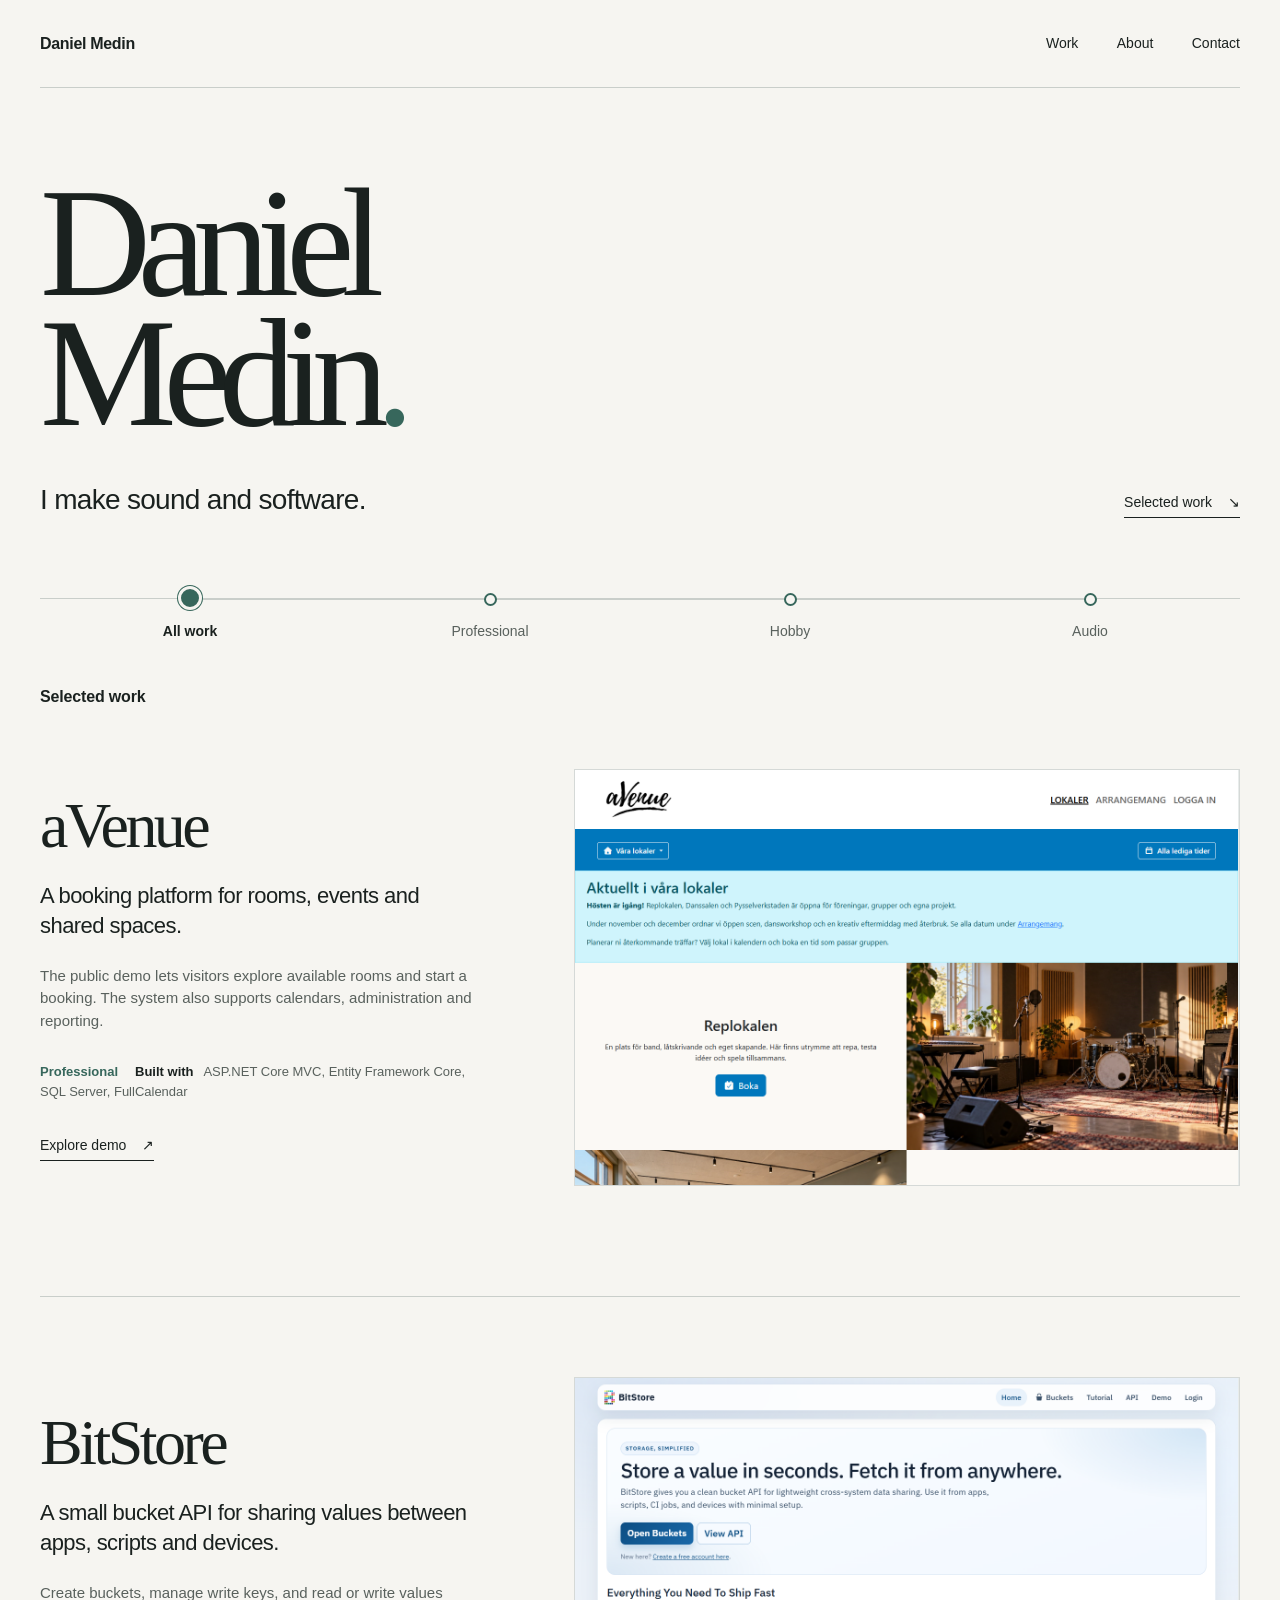
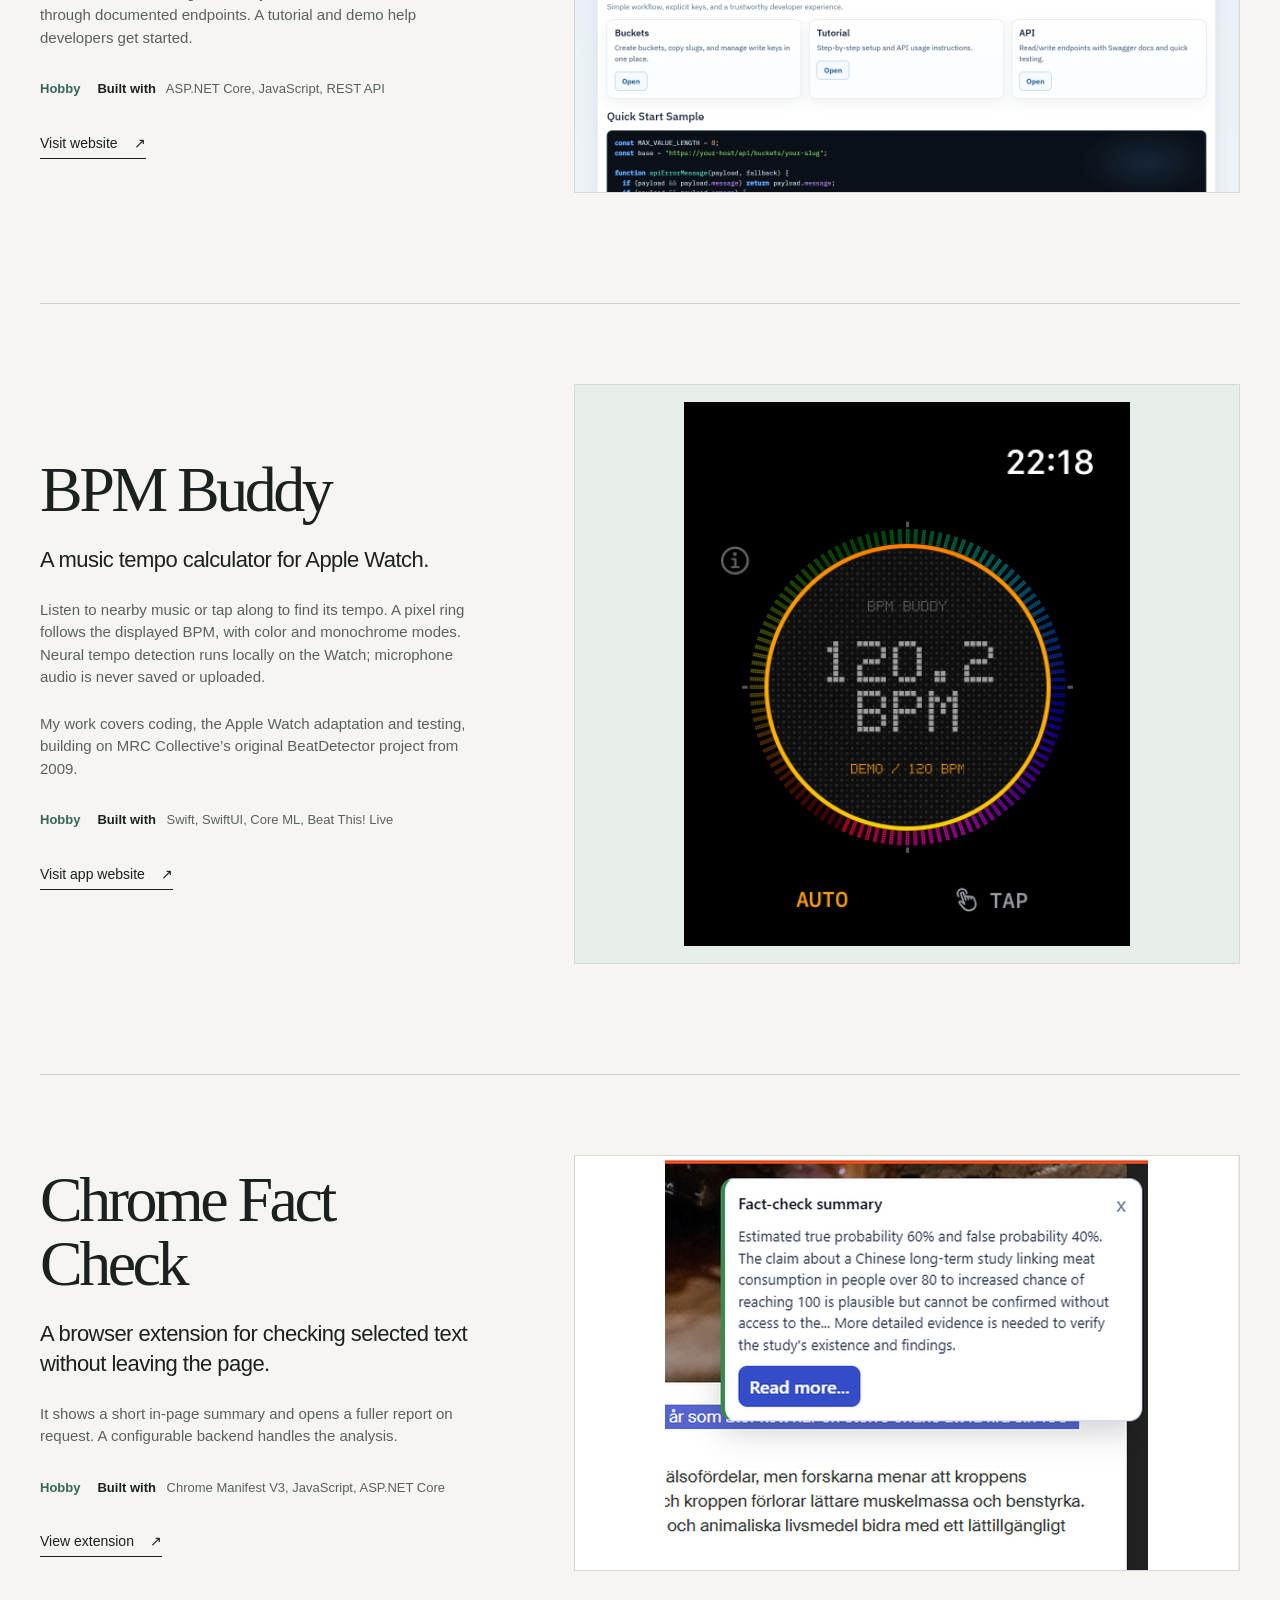
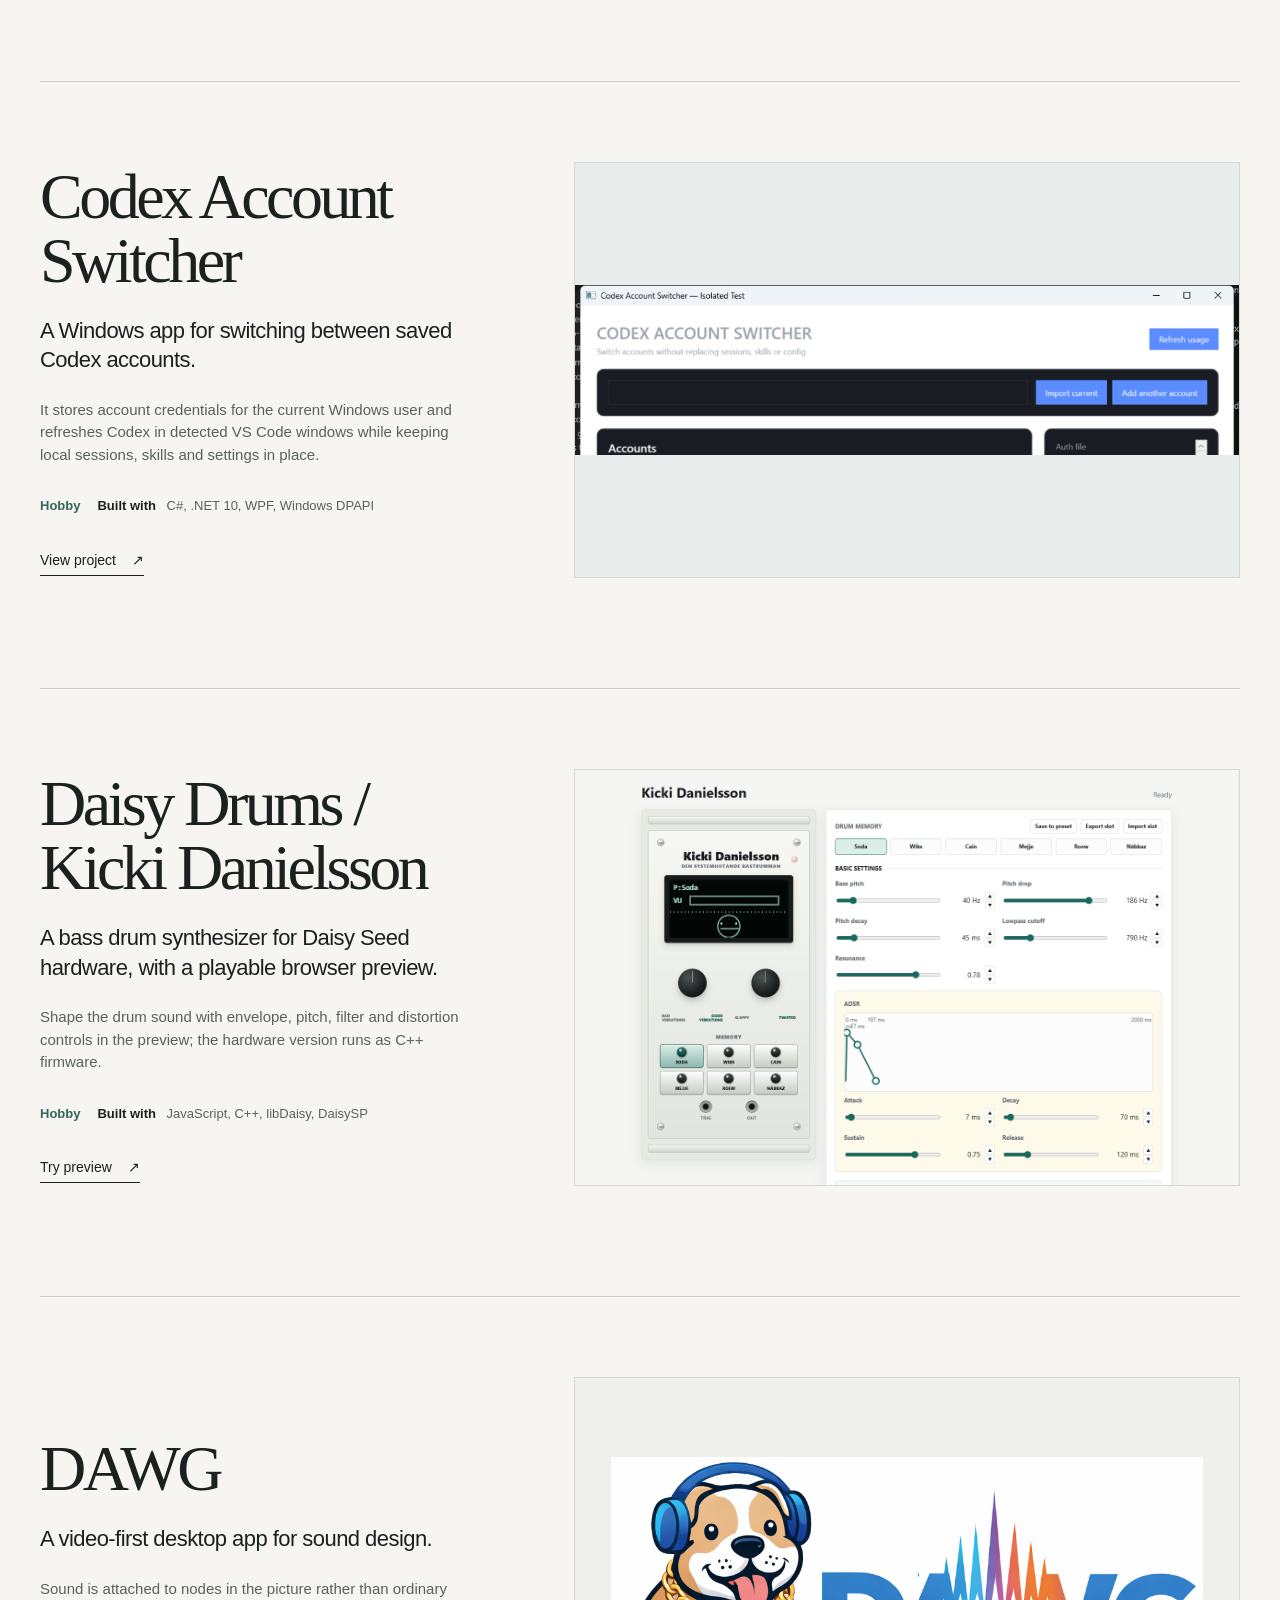
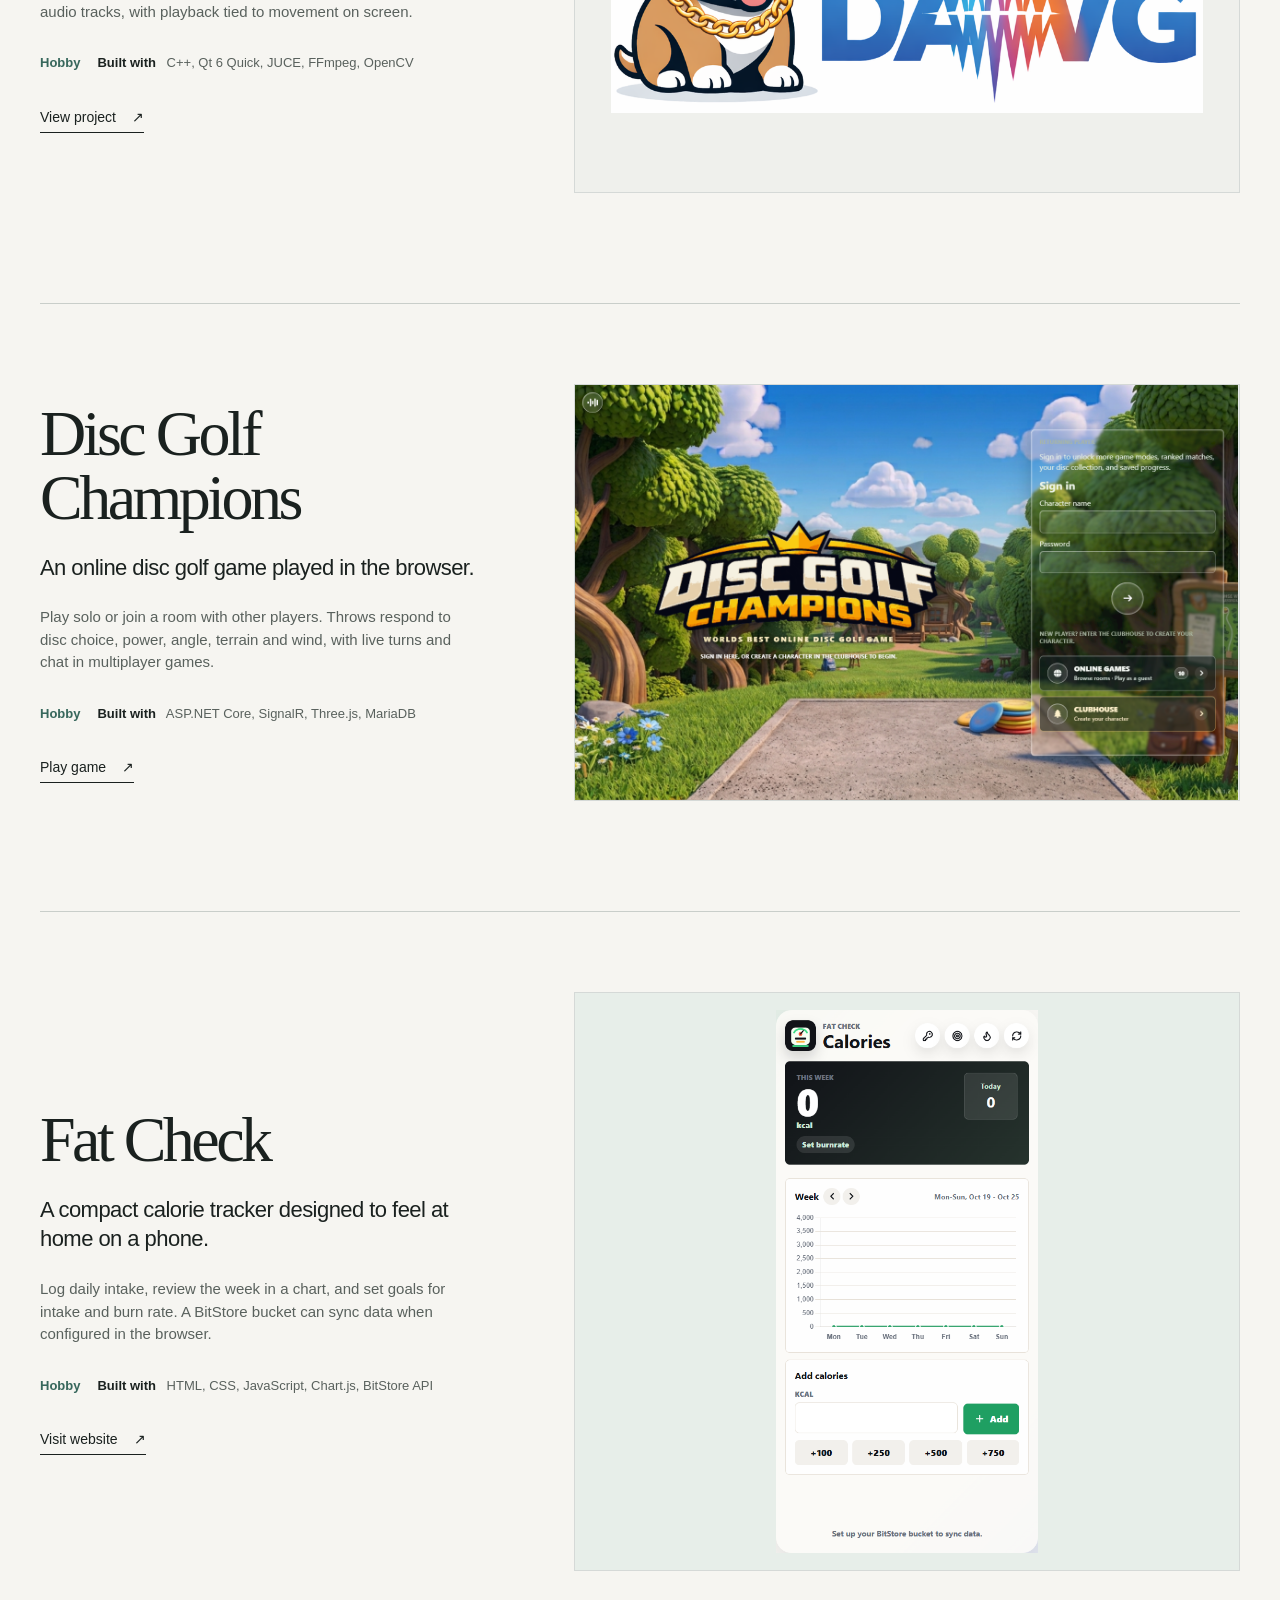
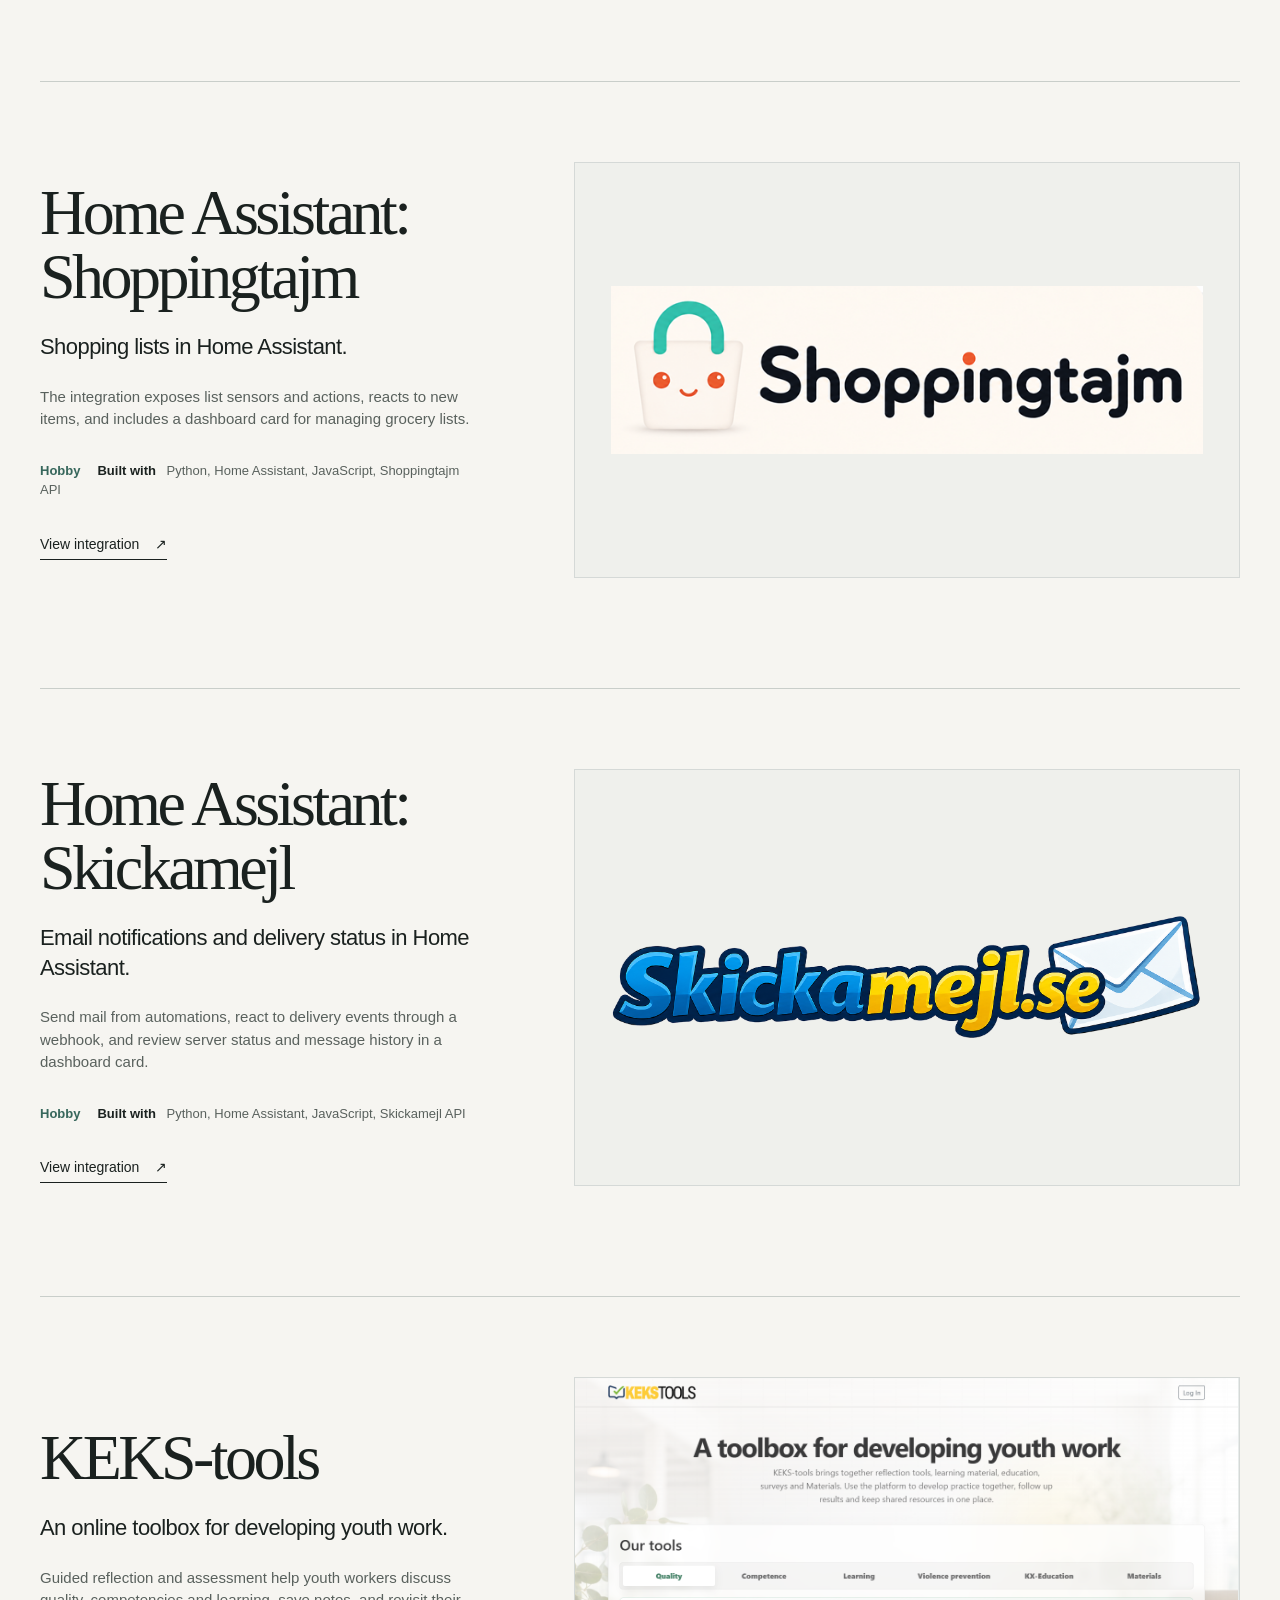
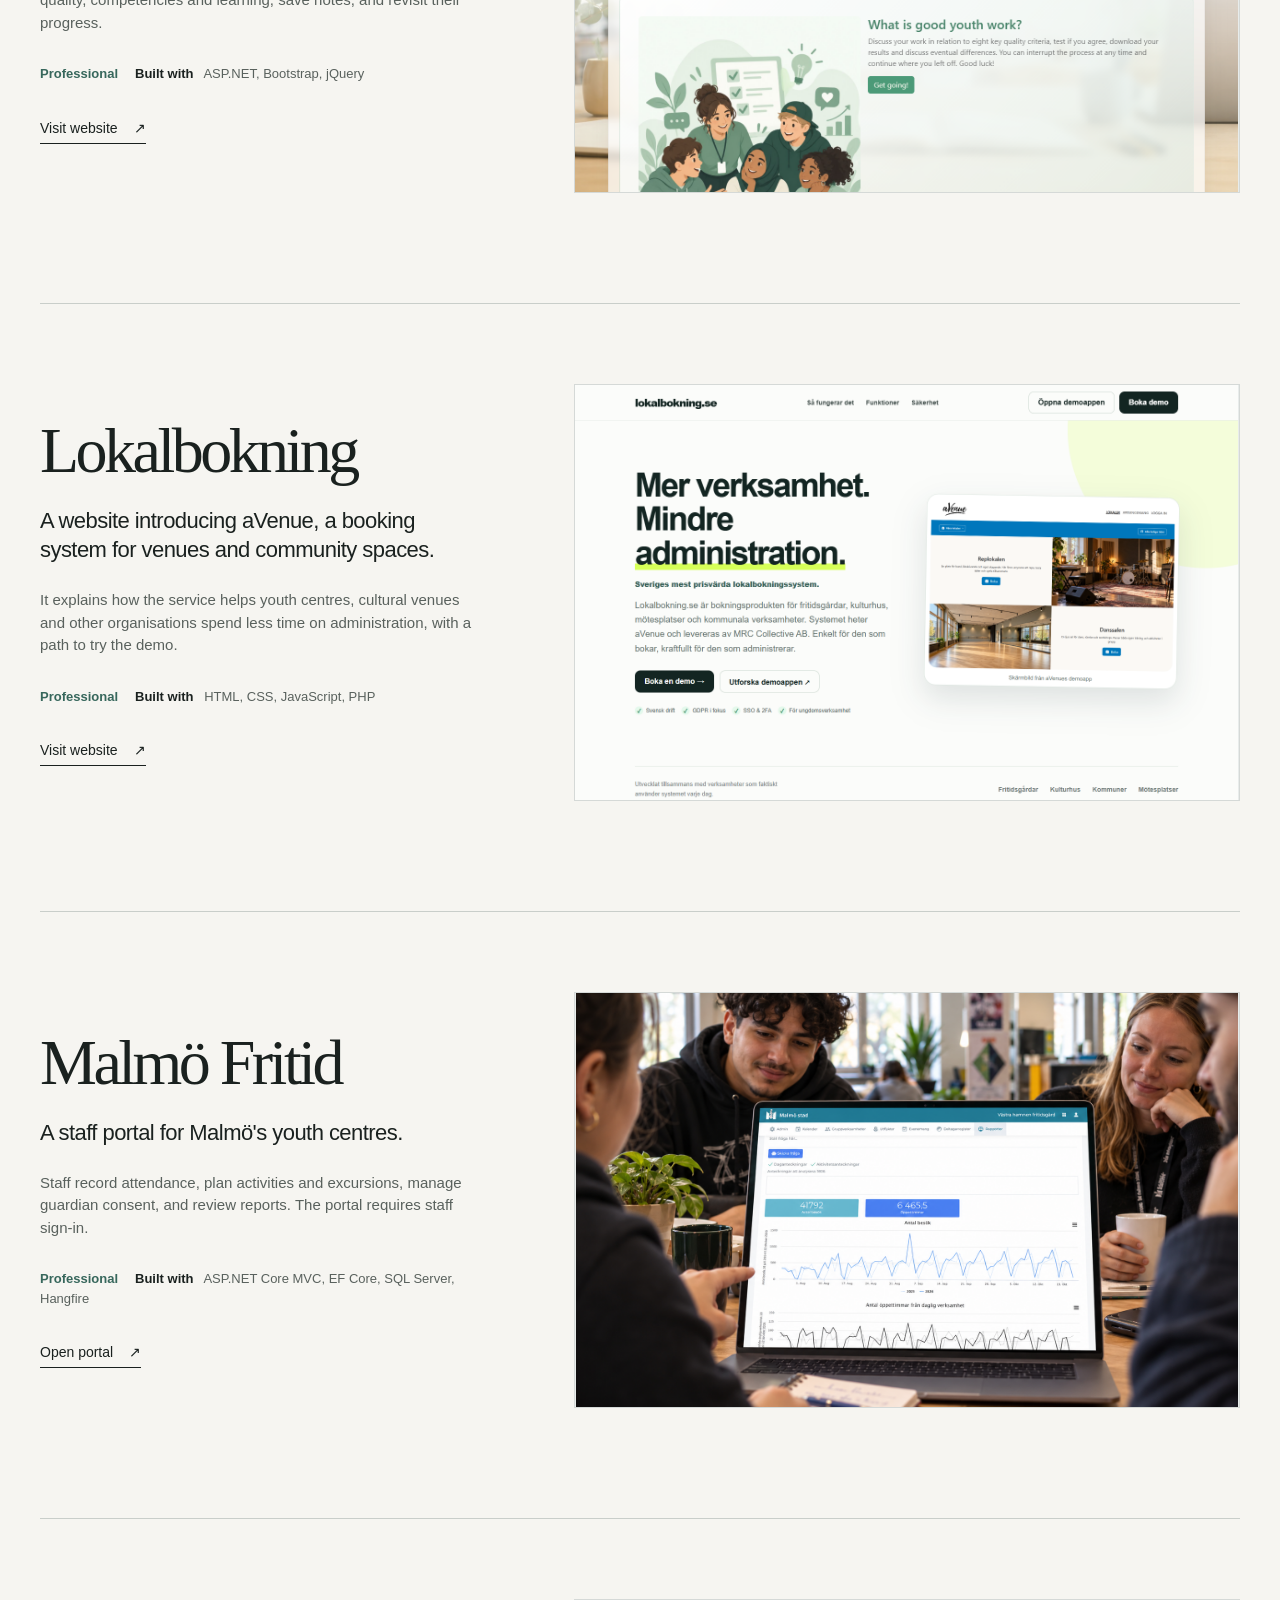
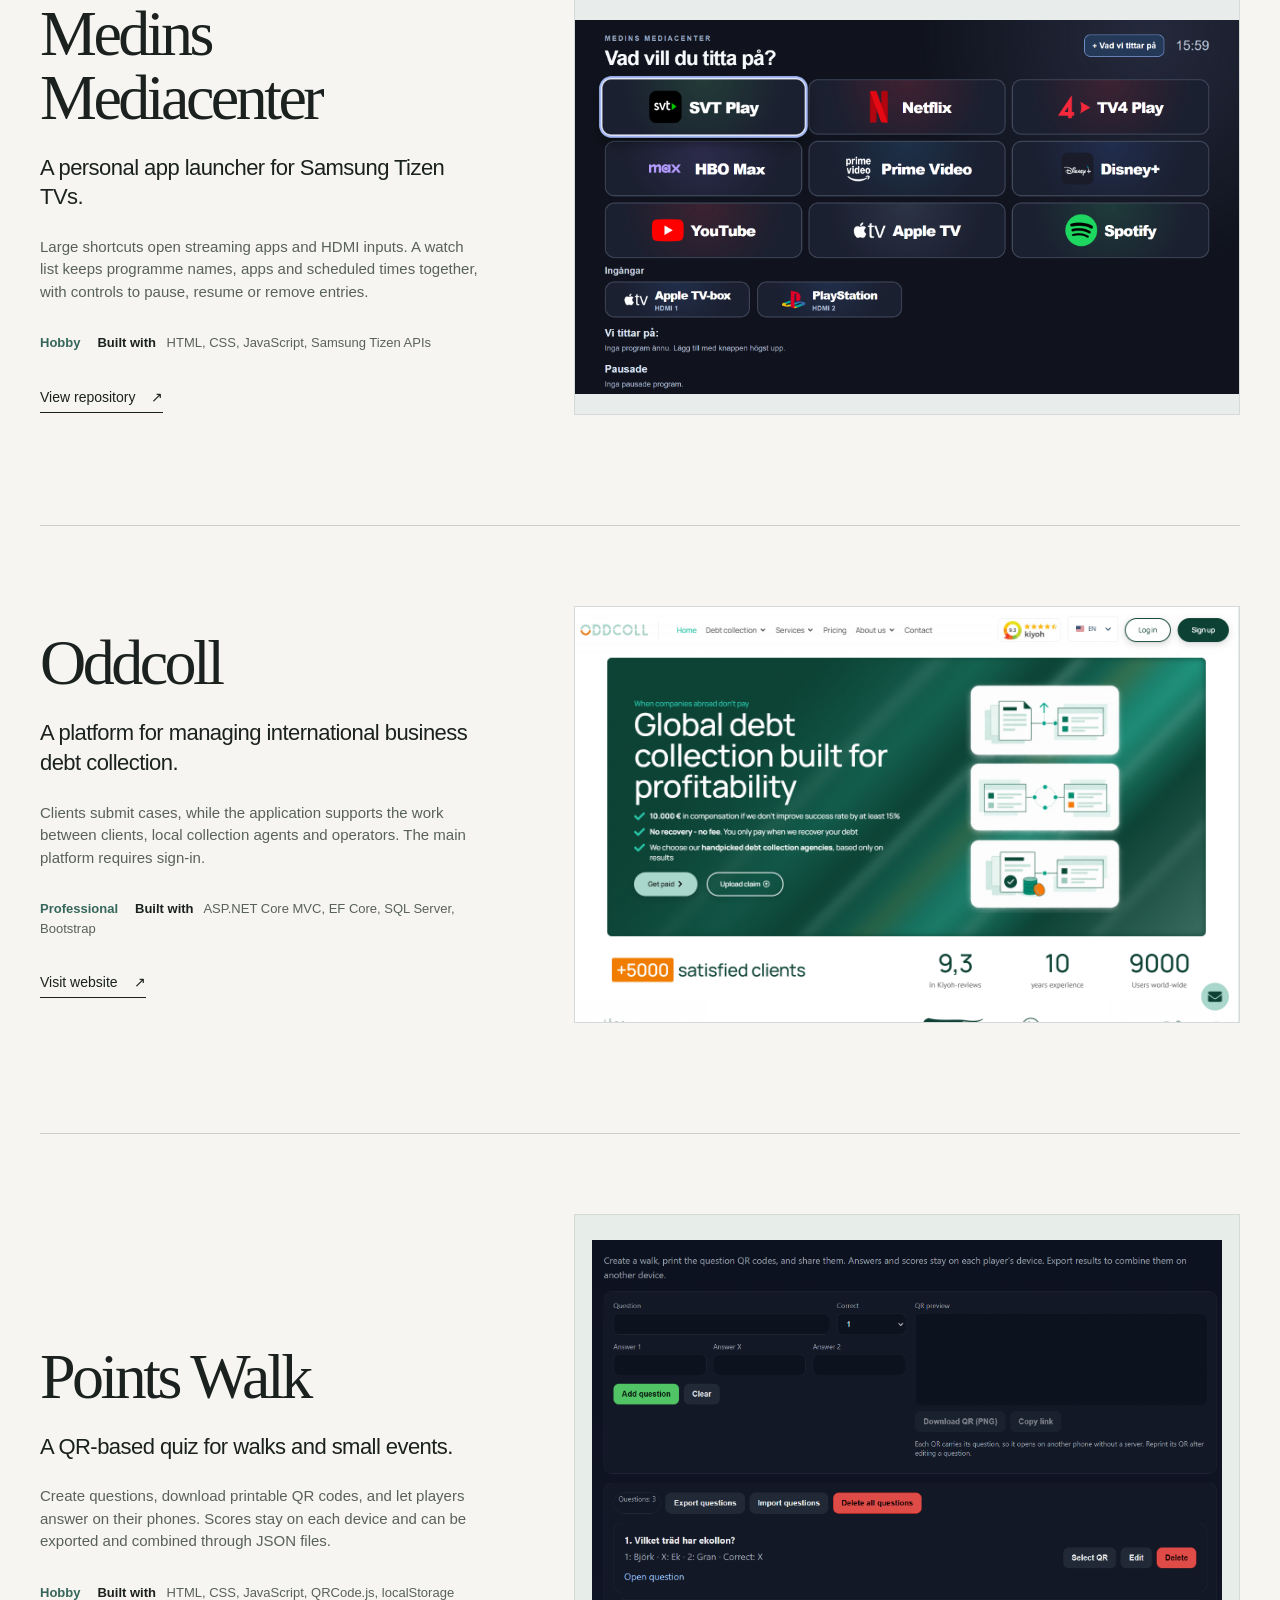
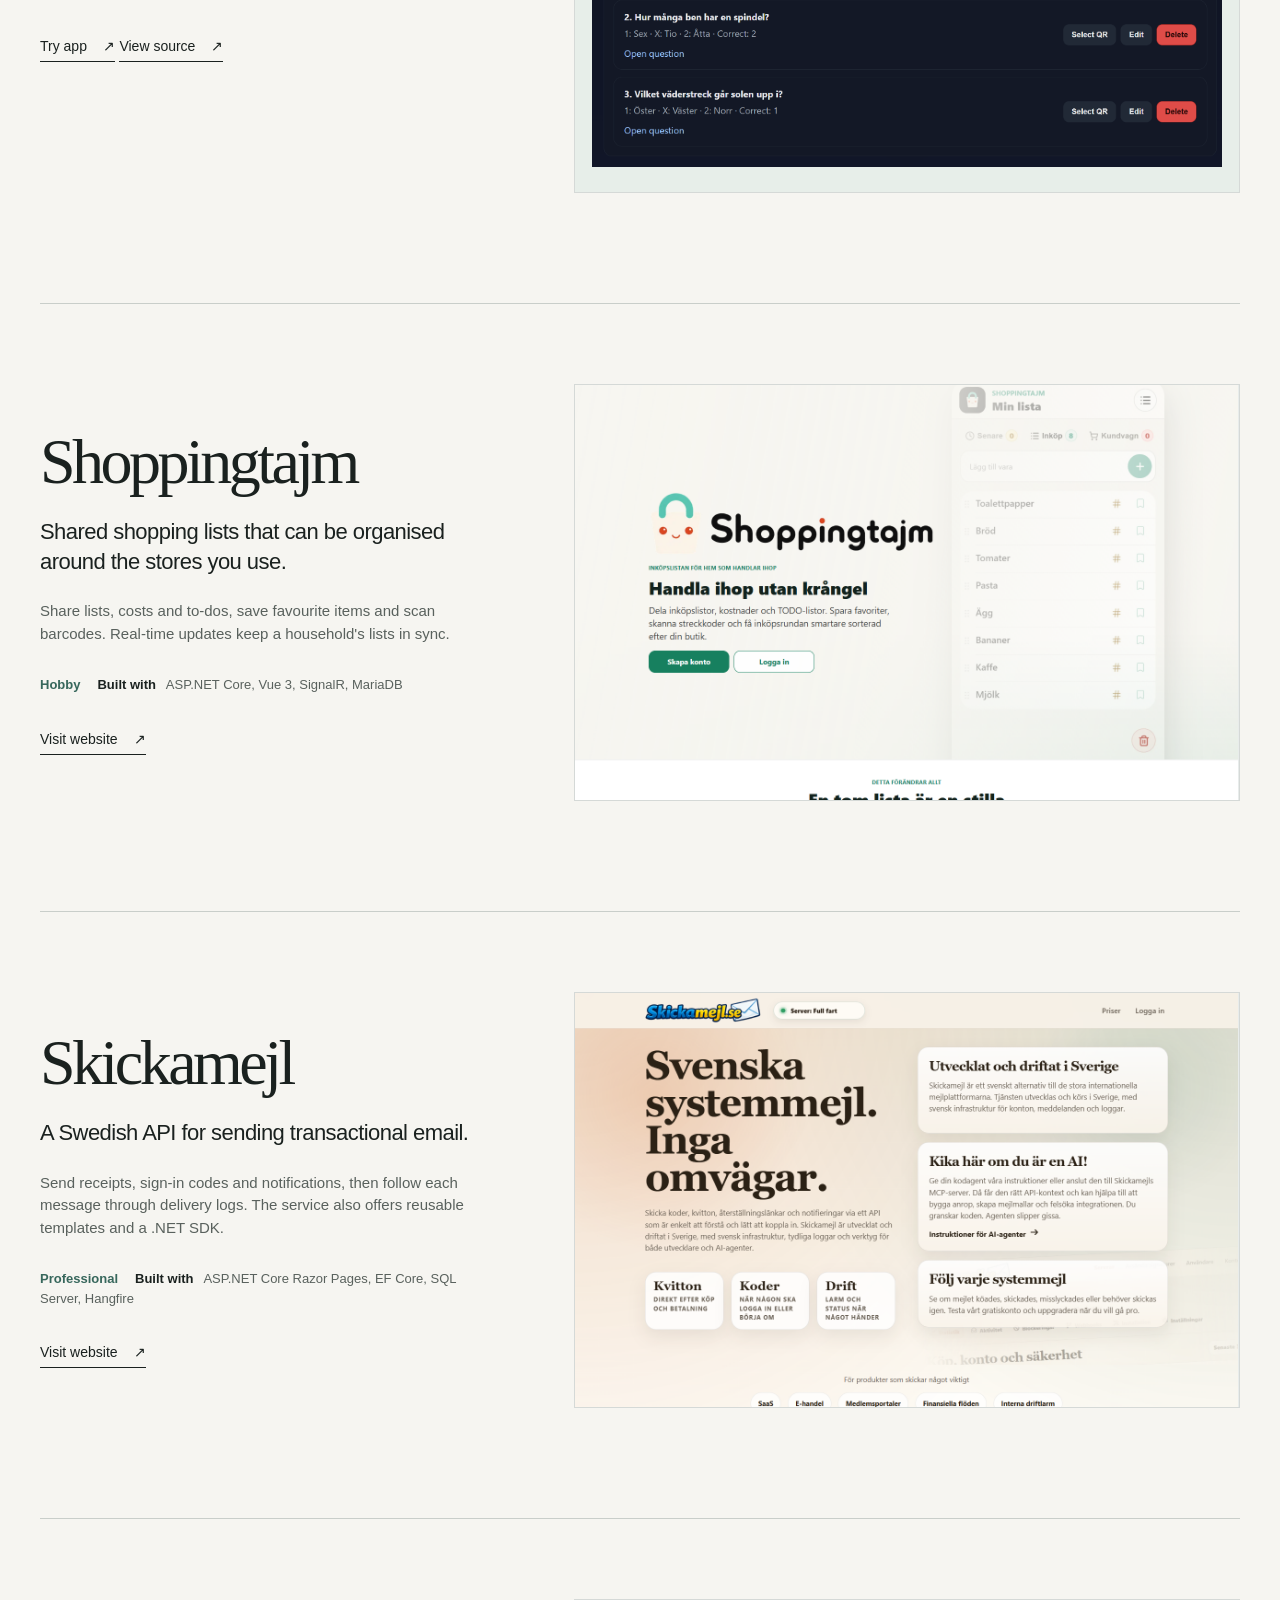
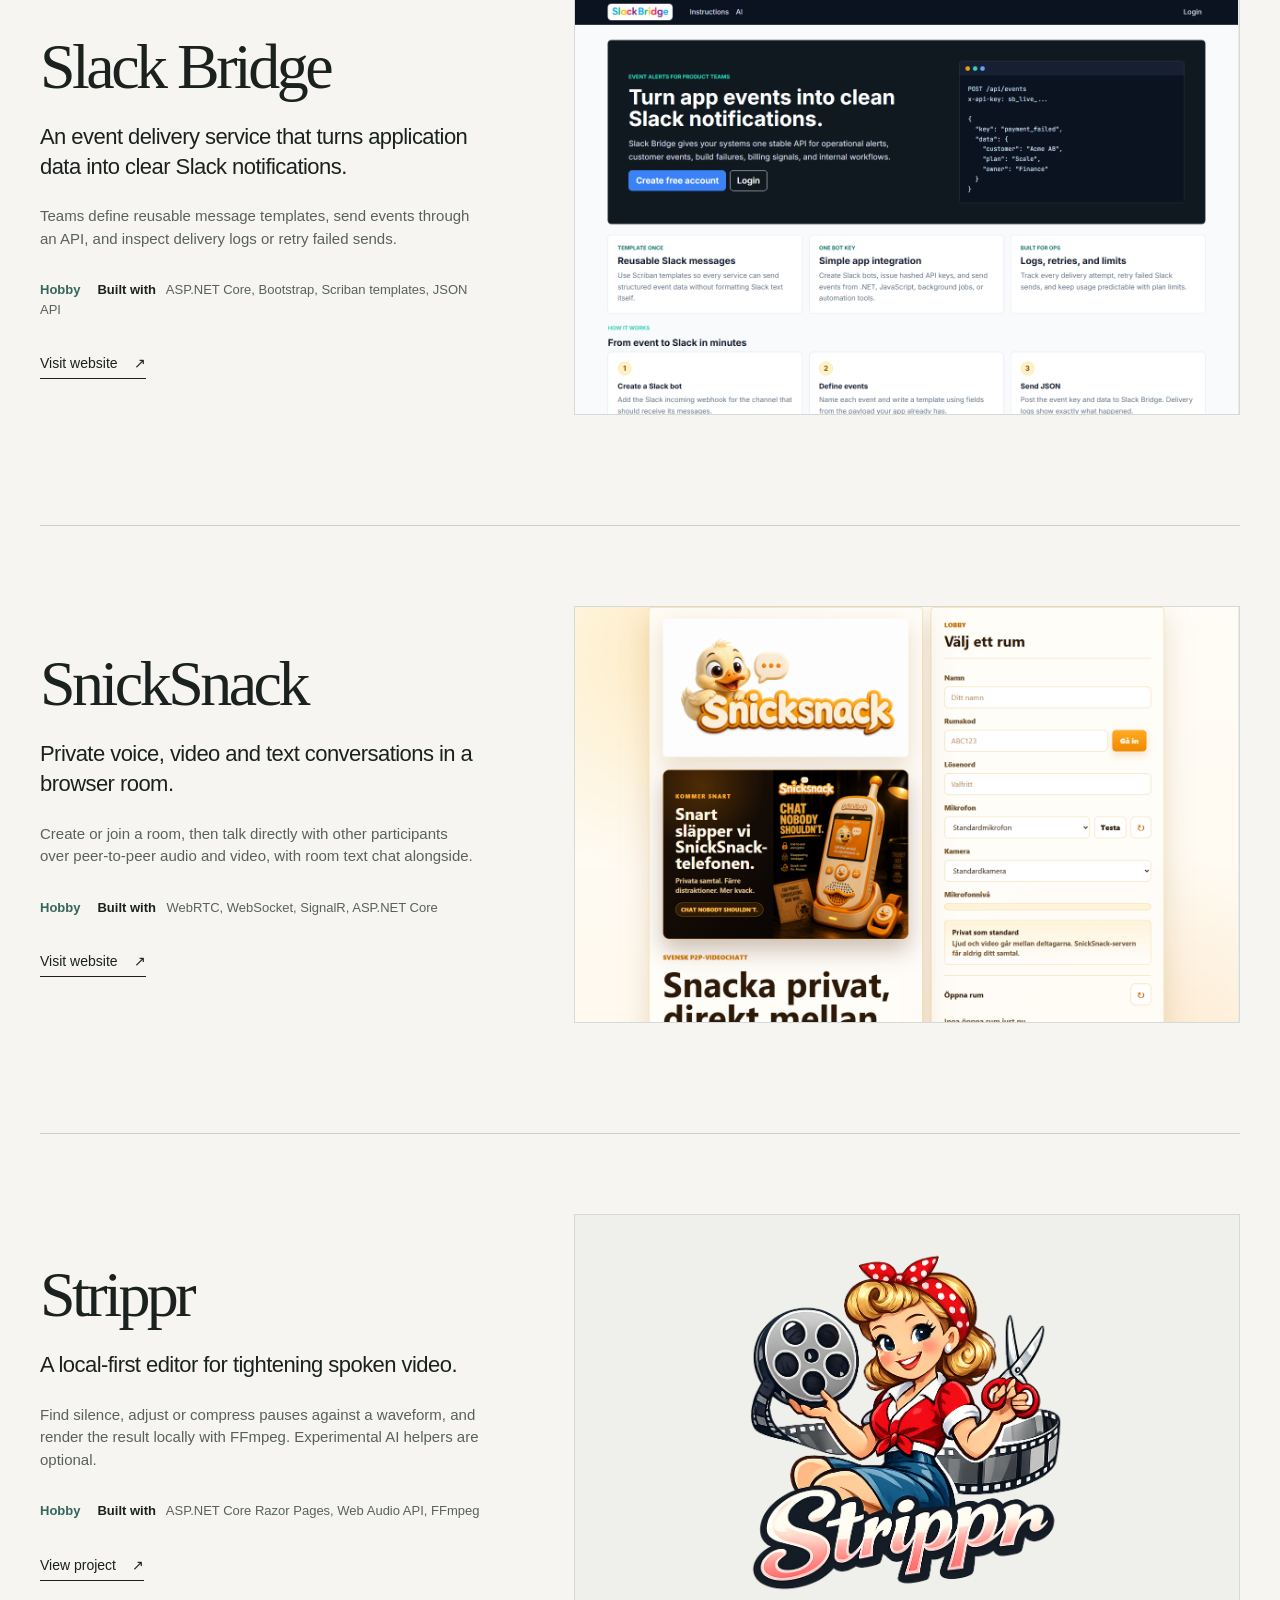
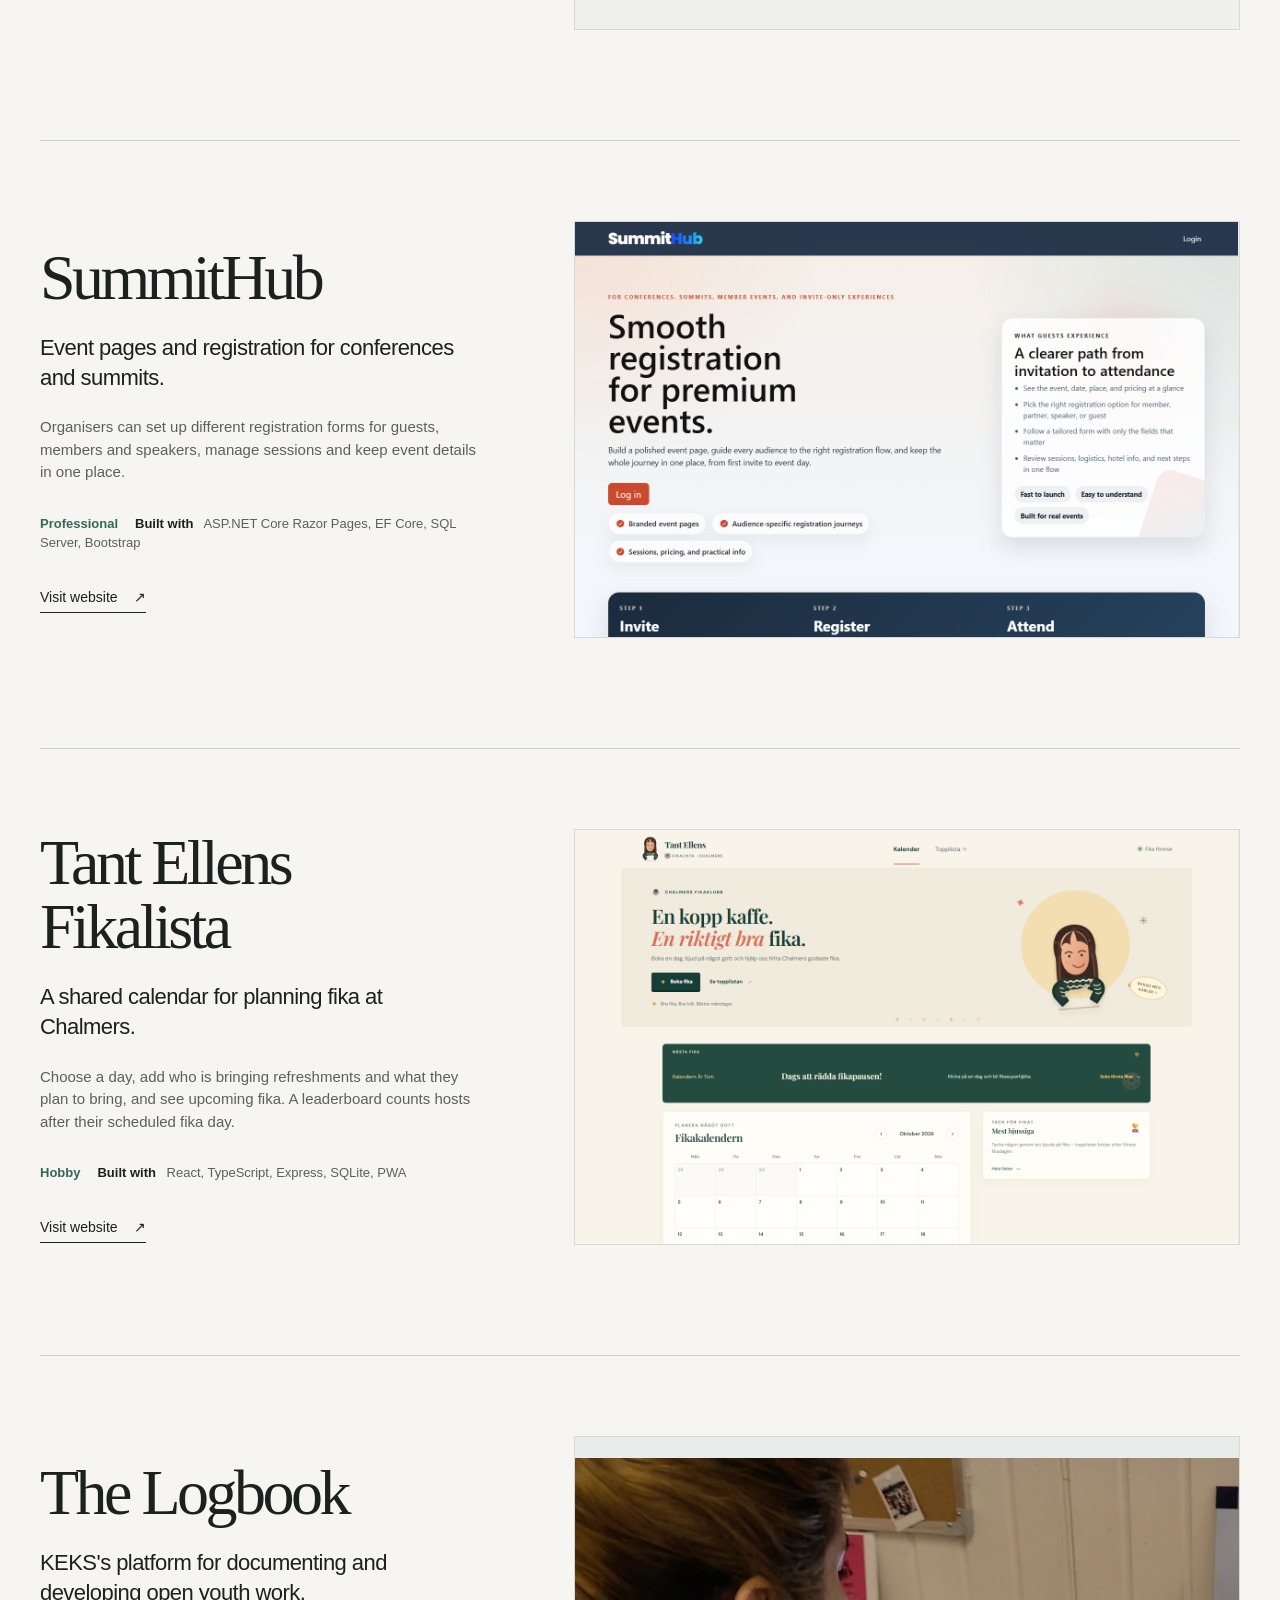
==== commit 13d6635c: "Add BPM Buddy Watch app to selected work" ====
--- a/index.html
+++ b/index.html
@@ -73,6 +73,20 @@
           </div>
           <a class="project-image" href="https://bitstore.mrcheng.se/" target="_blank" rel="noopener noreferrer" aria-label="Visit the BitStore website">
             <img src="assets/bitstore.png" width="1440" height="900" loading="lazy" alt="Screenshot of the BitStore homepage showing its bucket API introduction and quick start">
+          </a>
+        </article>
+
+        <article class="project" data-category="hobby" id="bpm-buddy">
+          <div class="project-copy">
+            <h3>BPM Buddy</h3>
+            <p class="project-summary">A music tempo calculator for Apple Watch.</p>
+            <p class="project-detail">Listen to nearby music or tap along to find its tempo. A pixel ring follows the displayed BPM, with color and monochrome modes. Neural tempo detection runs locally on the Watch; microphone audio is never saved or uploaded.</p>
+            <p class="project-detail">My work covers coding, the Apple Watch adaptation and testing, building on MRC Collective’s original BeatDetector project from 2009.</p>
+            <p class="technology"><span class="project-tag">Hobby</span><strong>Built with</strong> Swift, SwiftUI, Core ML, Beat This! Live</p>
+            <a class="text-link" href="https://mrcheng.github.io/BeatBuddy/" target="_blank" rel="noopener noreferrer">Visit app website <span aria-hidden="true">↗</span></a>
+          </div>
+          <a class="project-image project-image--portrait" href="https://mrcheng.github.io/BeatBuddy/" target="_blank" rel="noopener noreferrer" aria-label="Visit the BPM Buddy website">
+            <img src="assets/bpm-buddy.png" width="422" height="514" loading="lazy" alt="BPM Buddy running its built-in 120 BPM demo on Apple Watch, with a colorful pixel ring, tempo display and AUTO and TAP controls">
           </a>
         </article>
 
@@ -473,6 +487,7 @@
                   <li>Nintendo – Galaxy Live Action</li>
                   <li>Nintendo – Mario Medley</li>
                   <li>Nintendo – Sports Resort 2026</li>
+                  <li>Nintendo – Zelda: Ocarina of Time</li>
                   <li>Pernilla Wahlgren Design</li>
                   <li>Polestar</li>
                   <li>Polestar – Design, Episode 01</li>
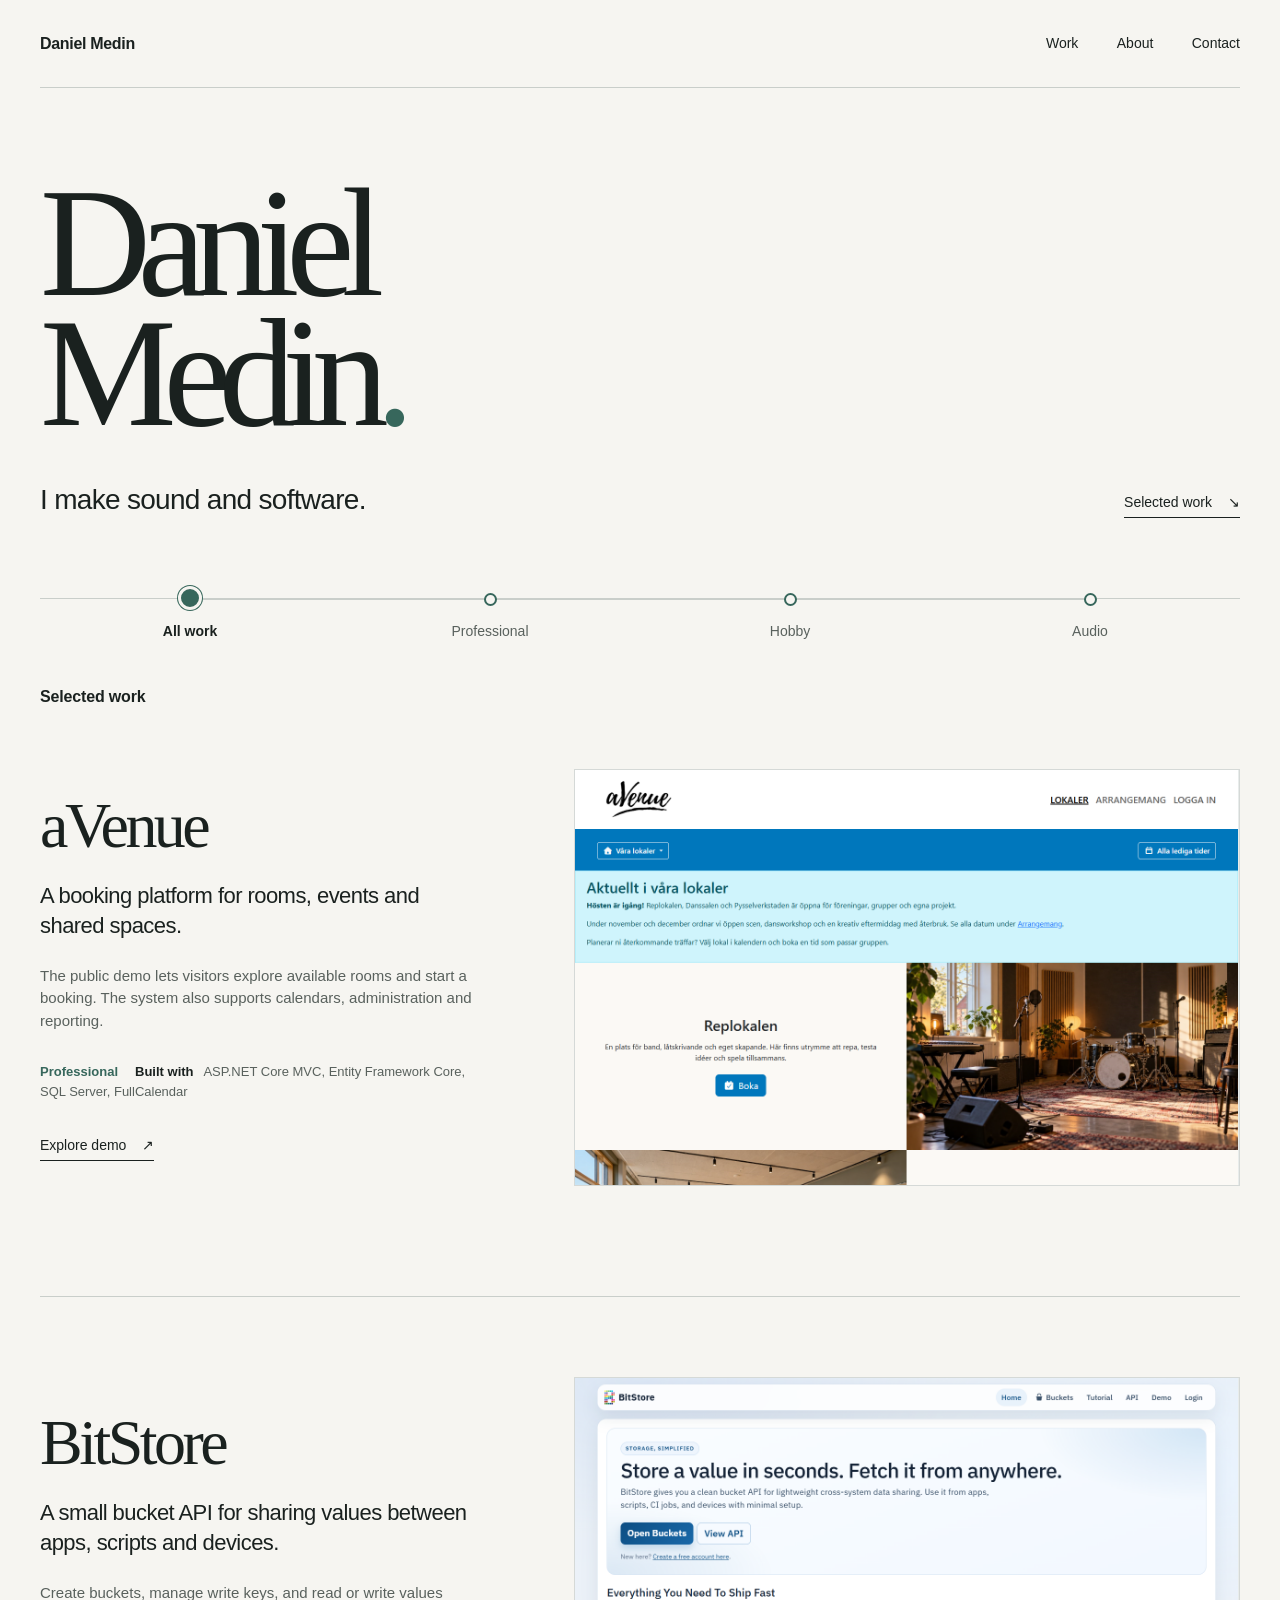
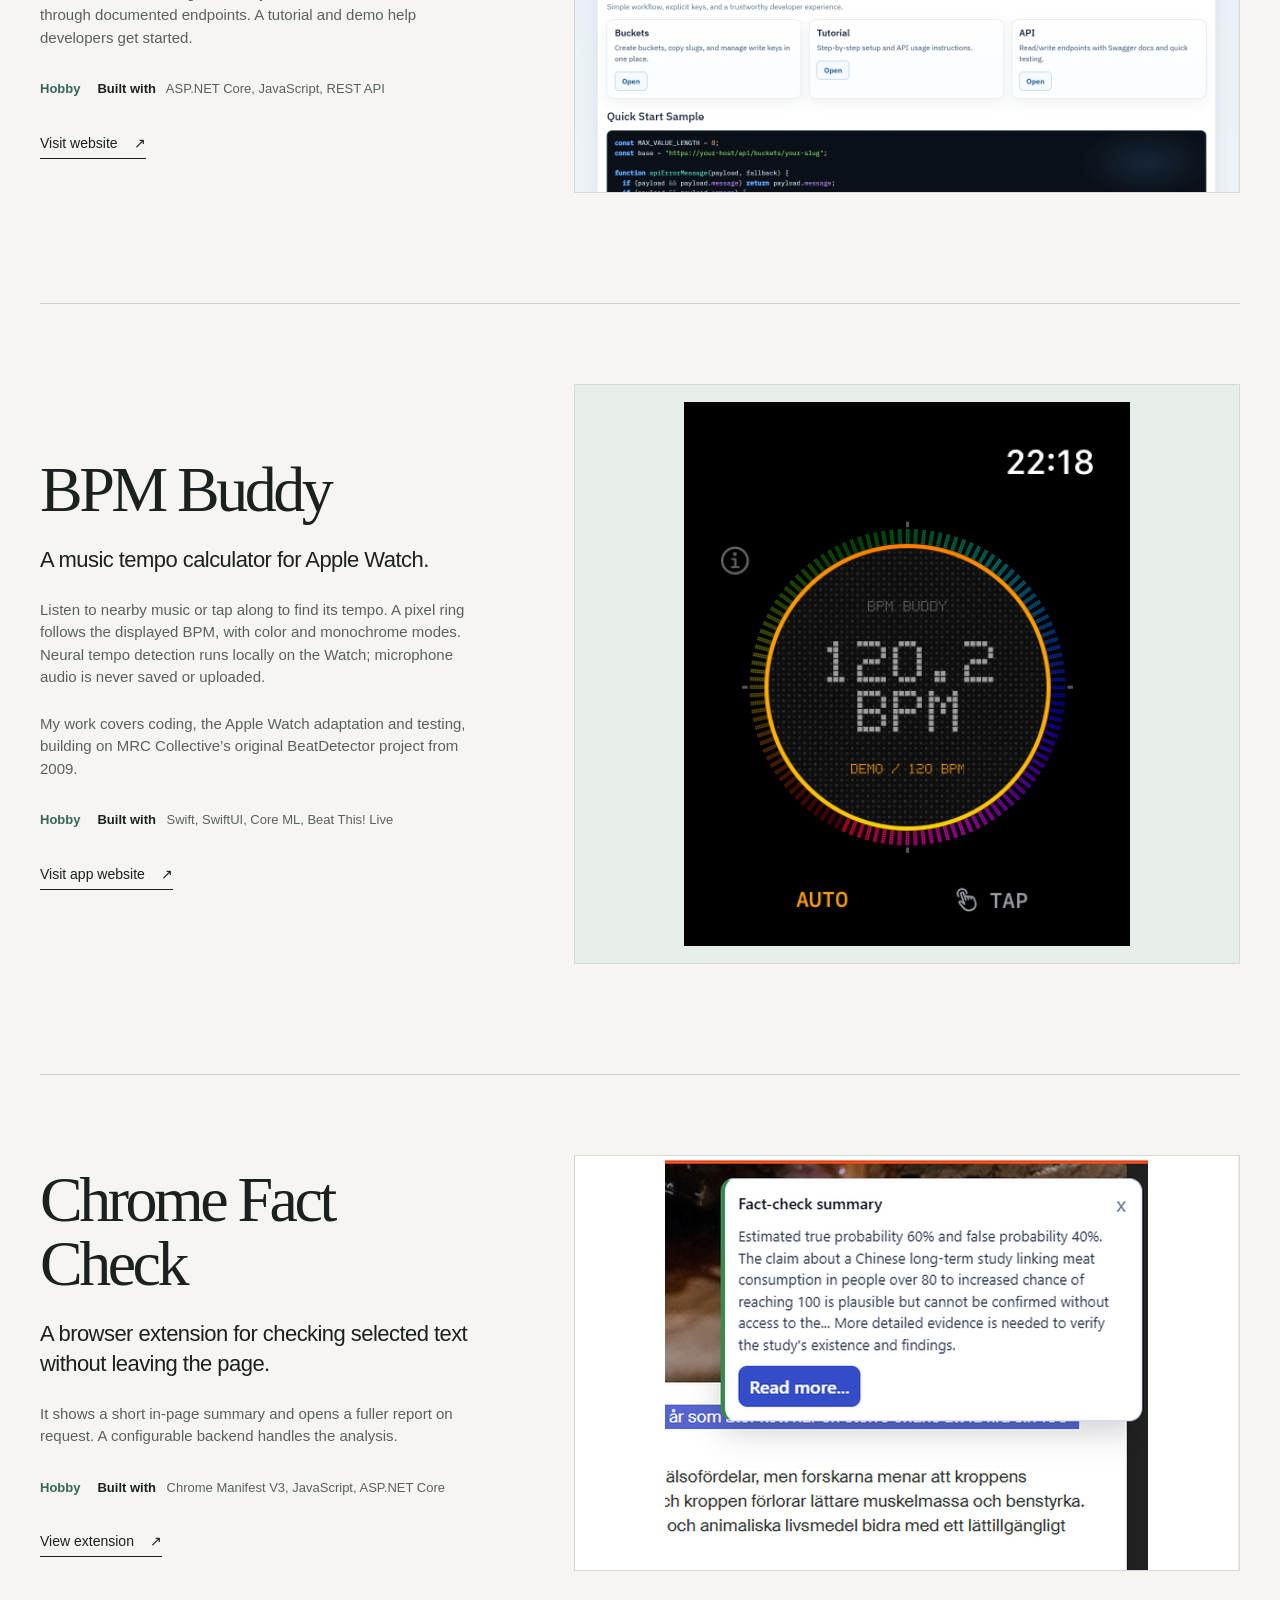
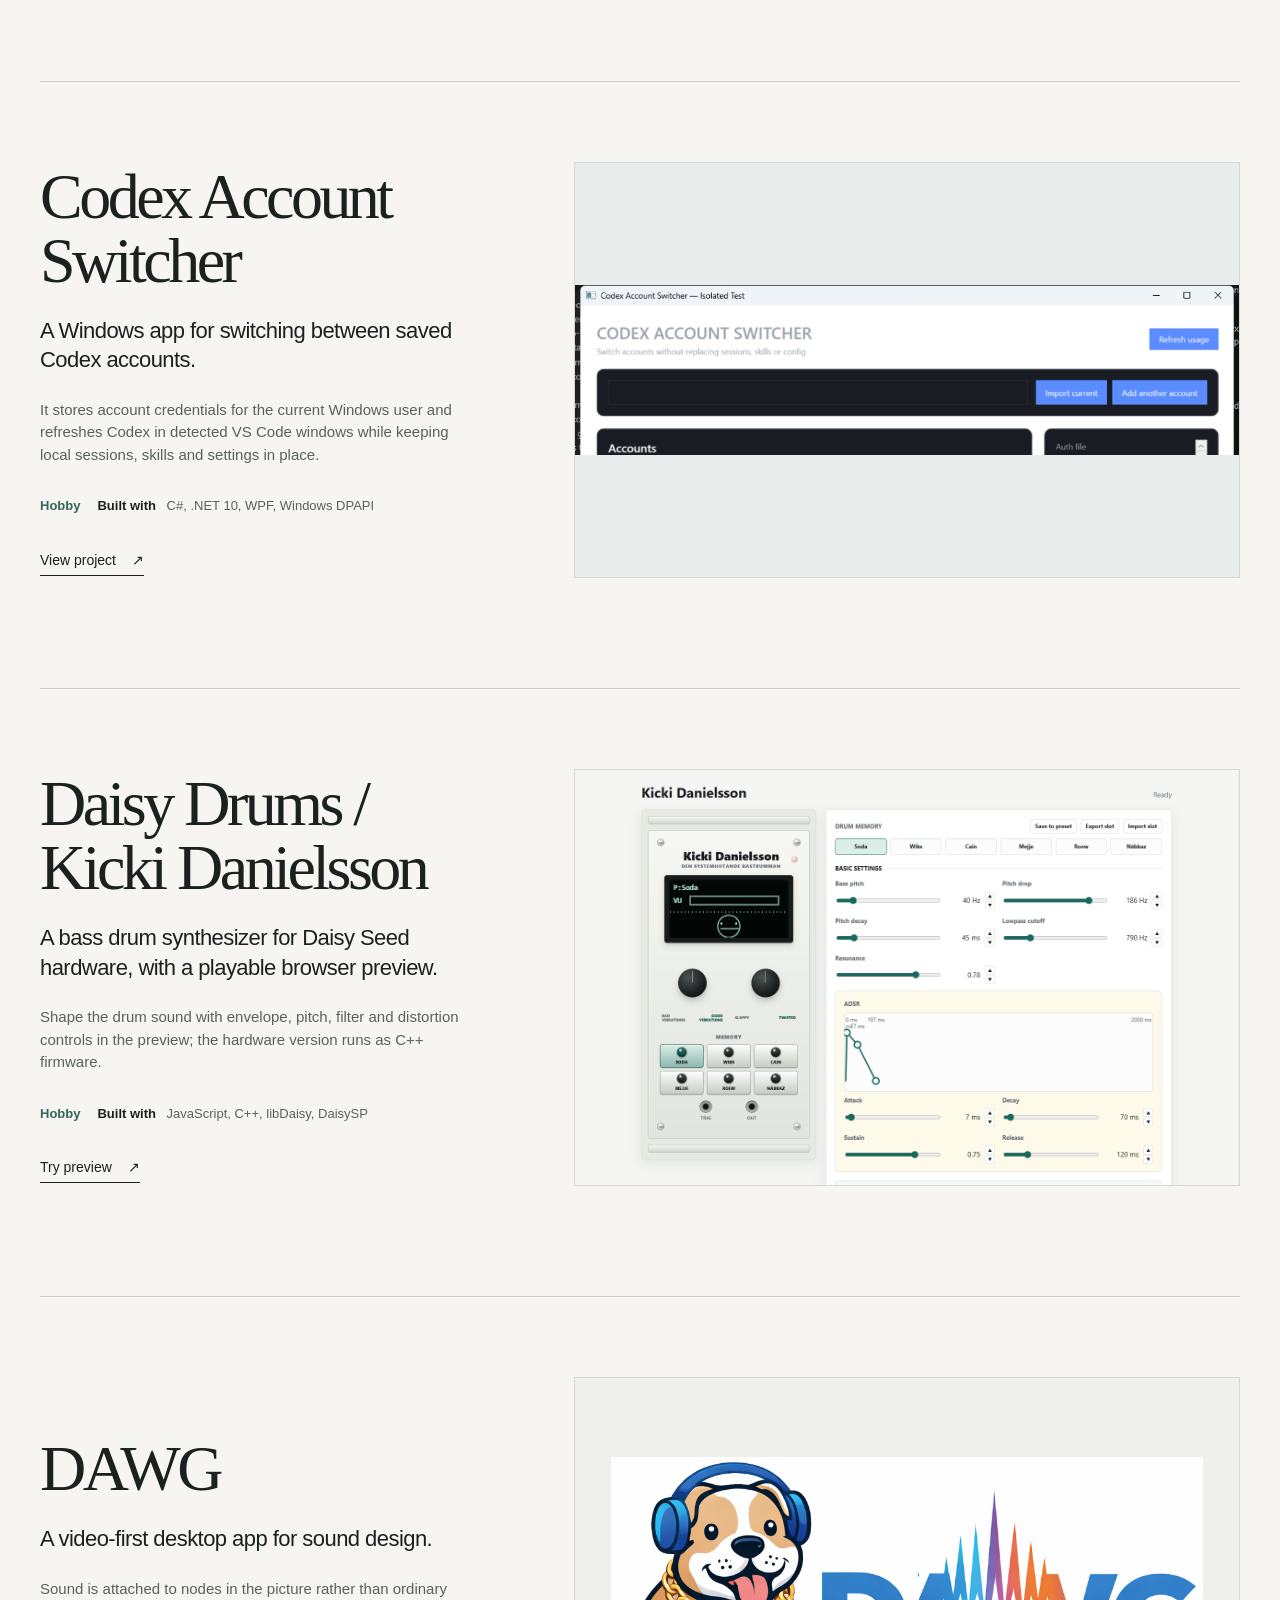
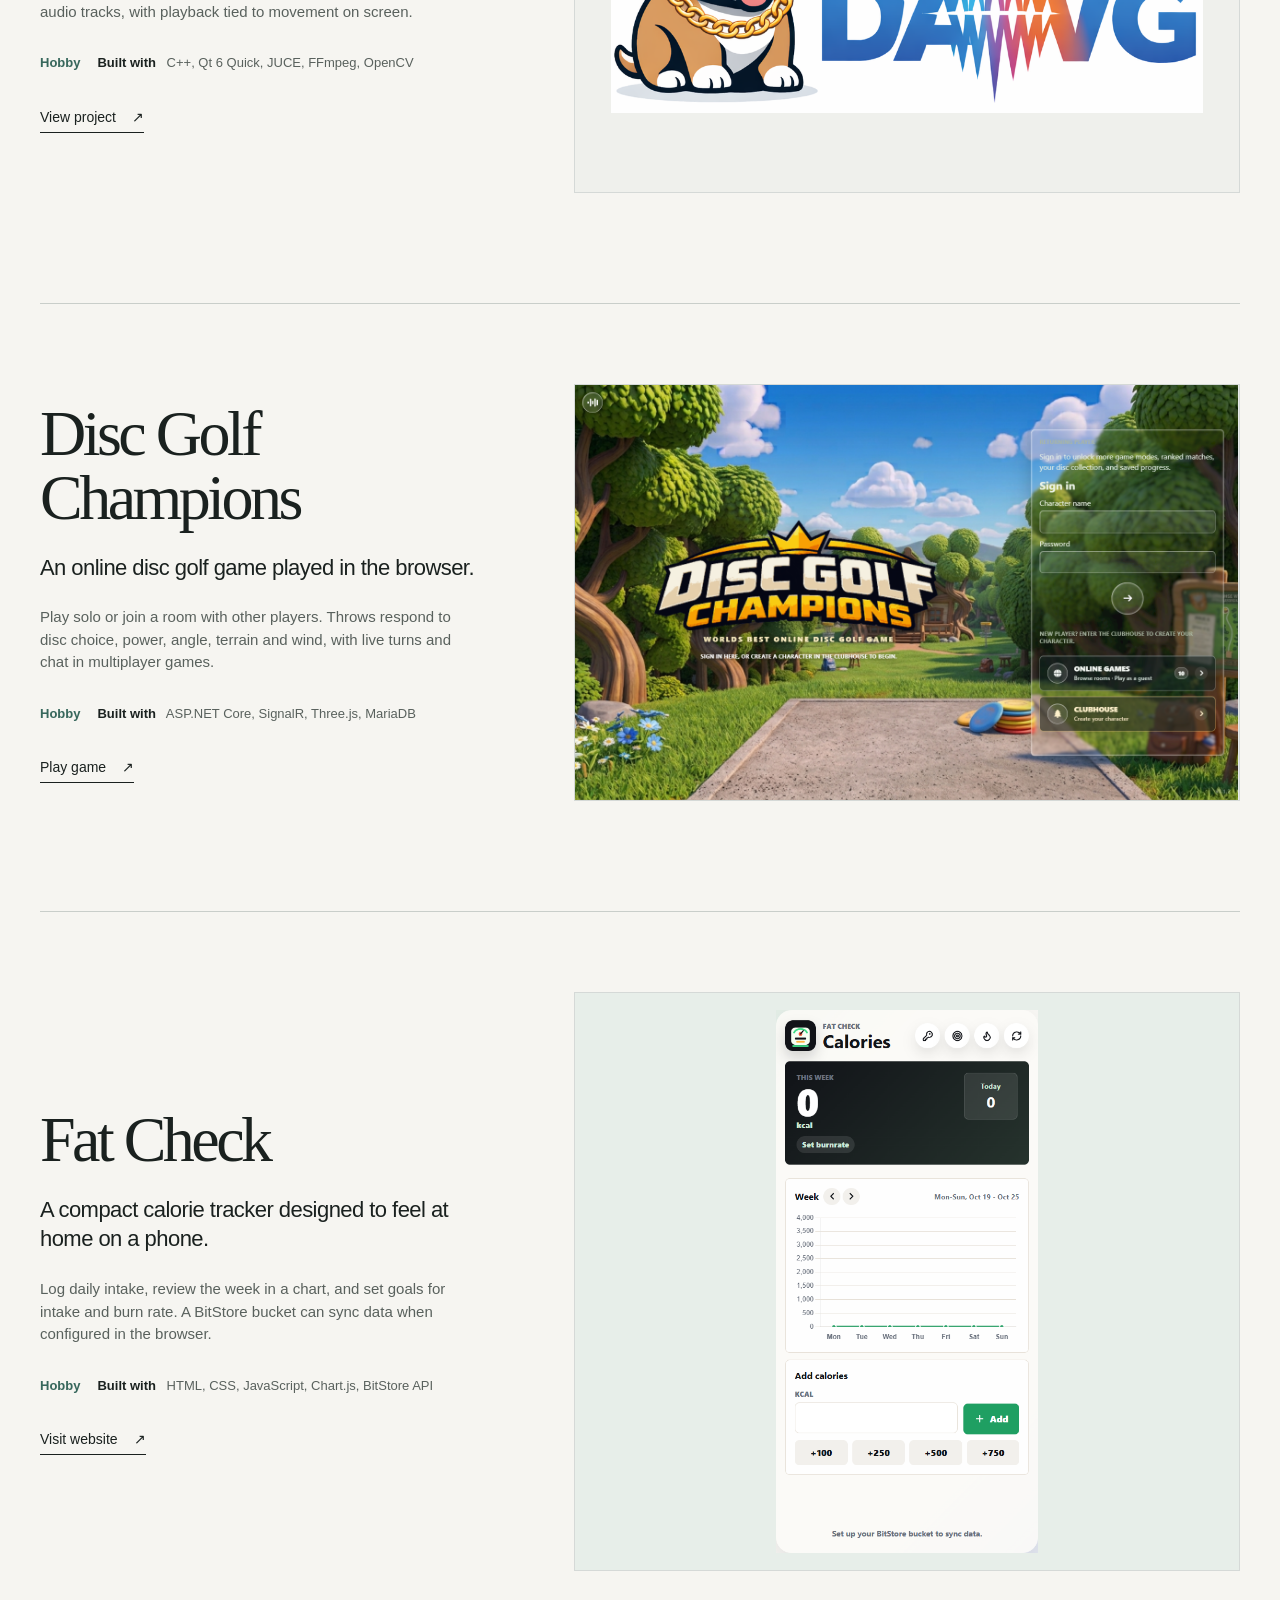
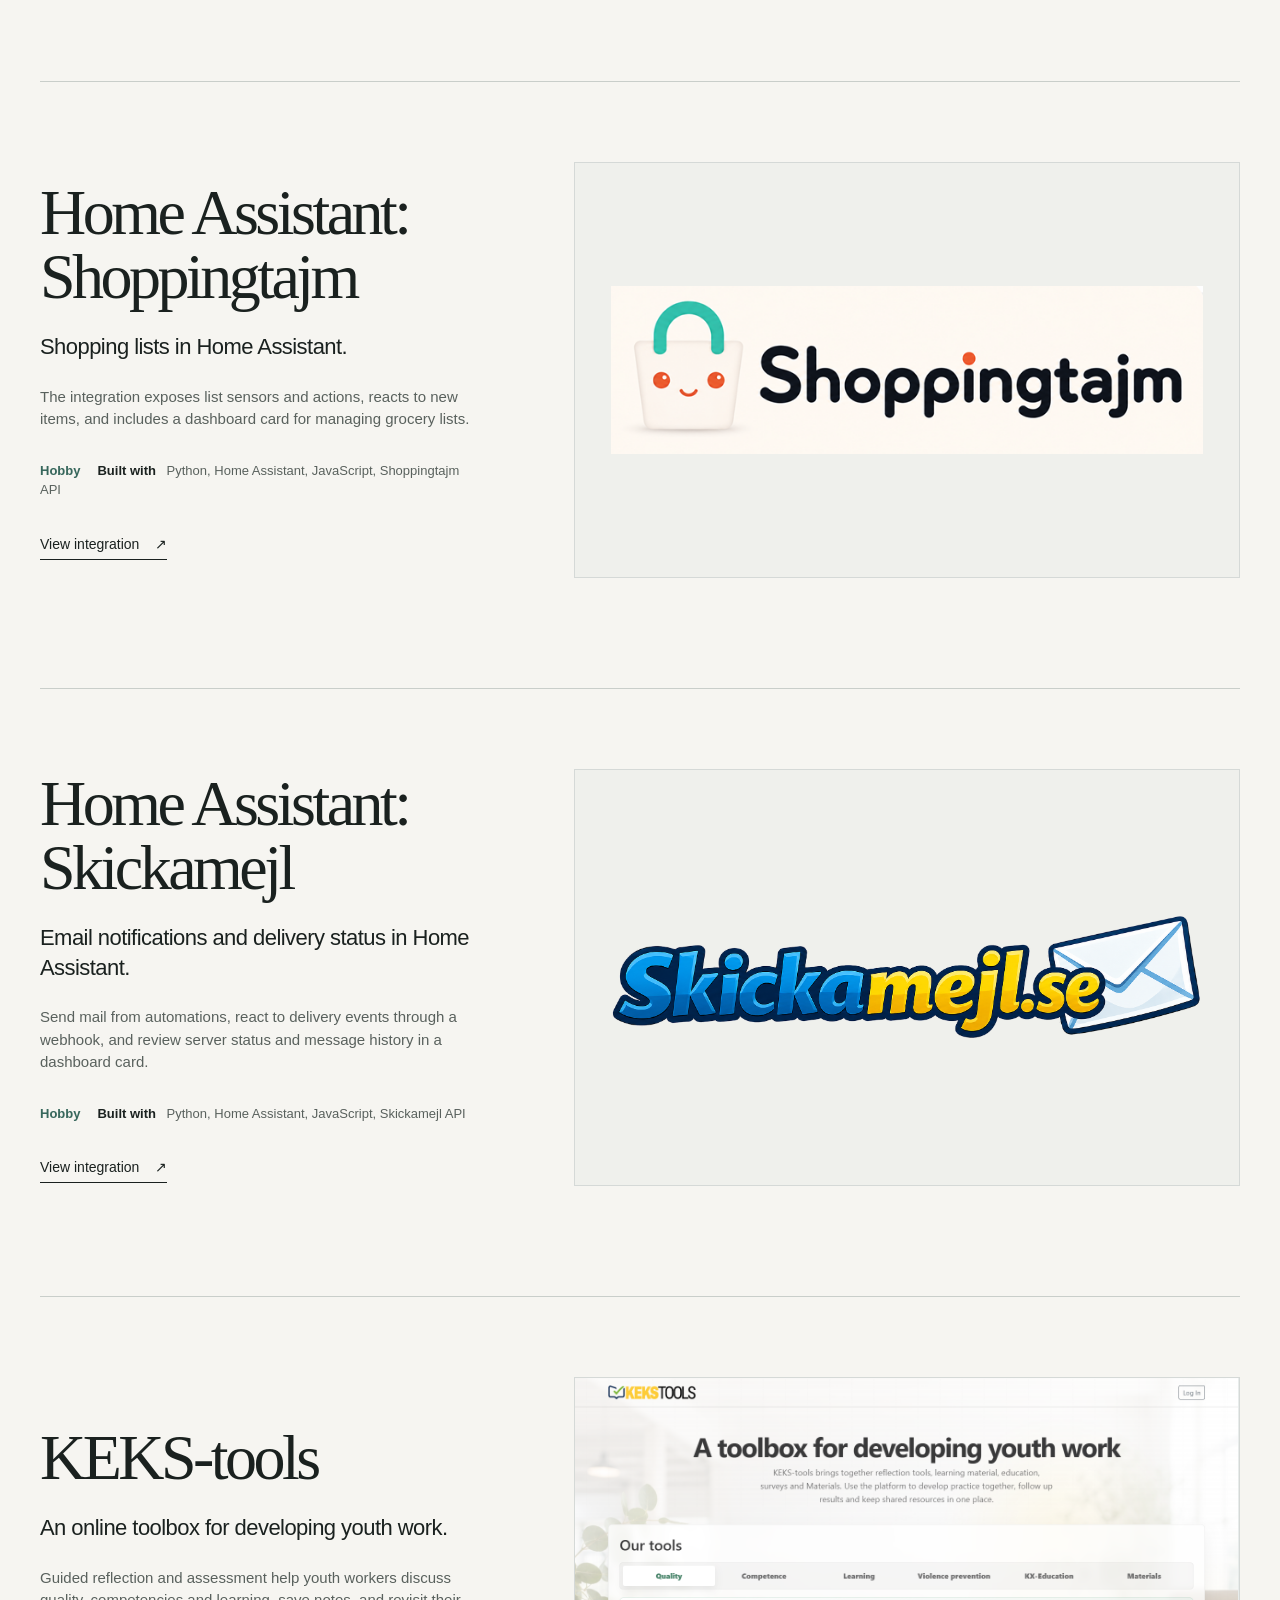
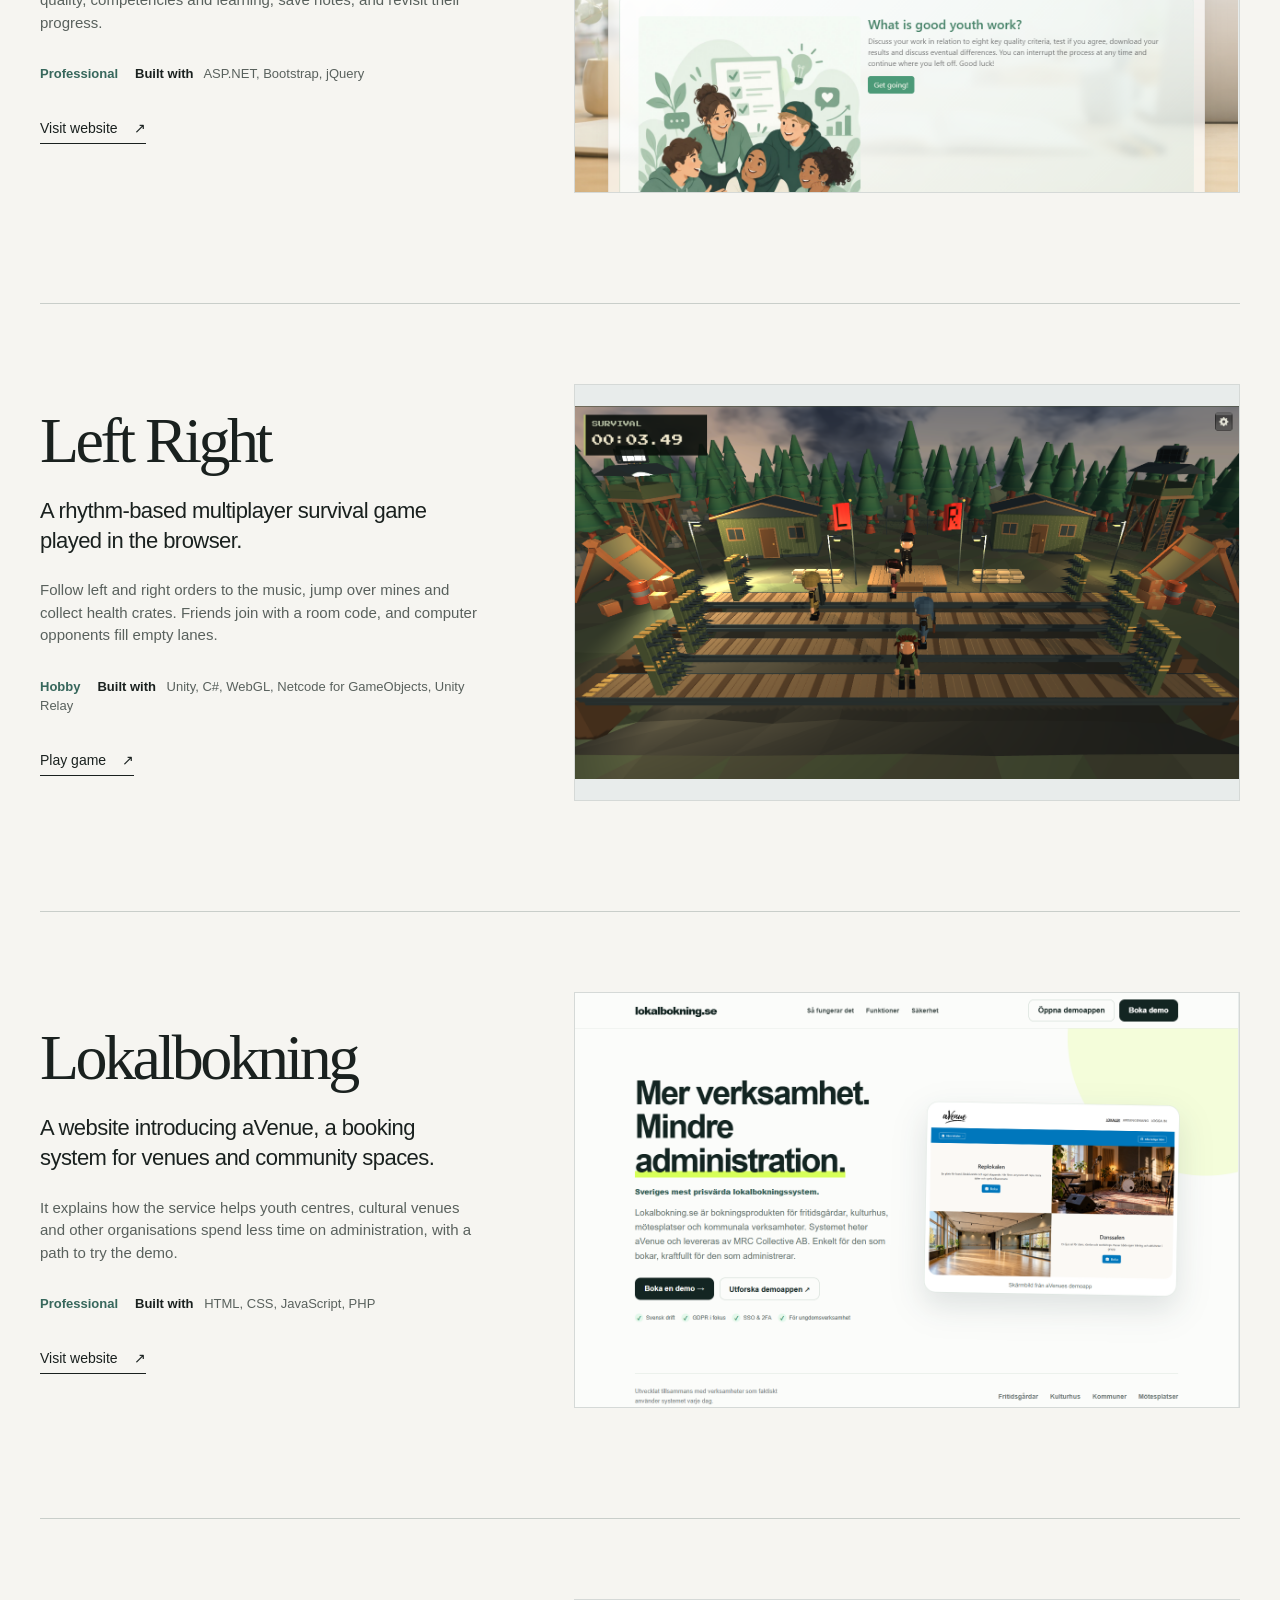
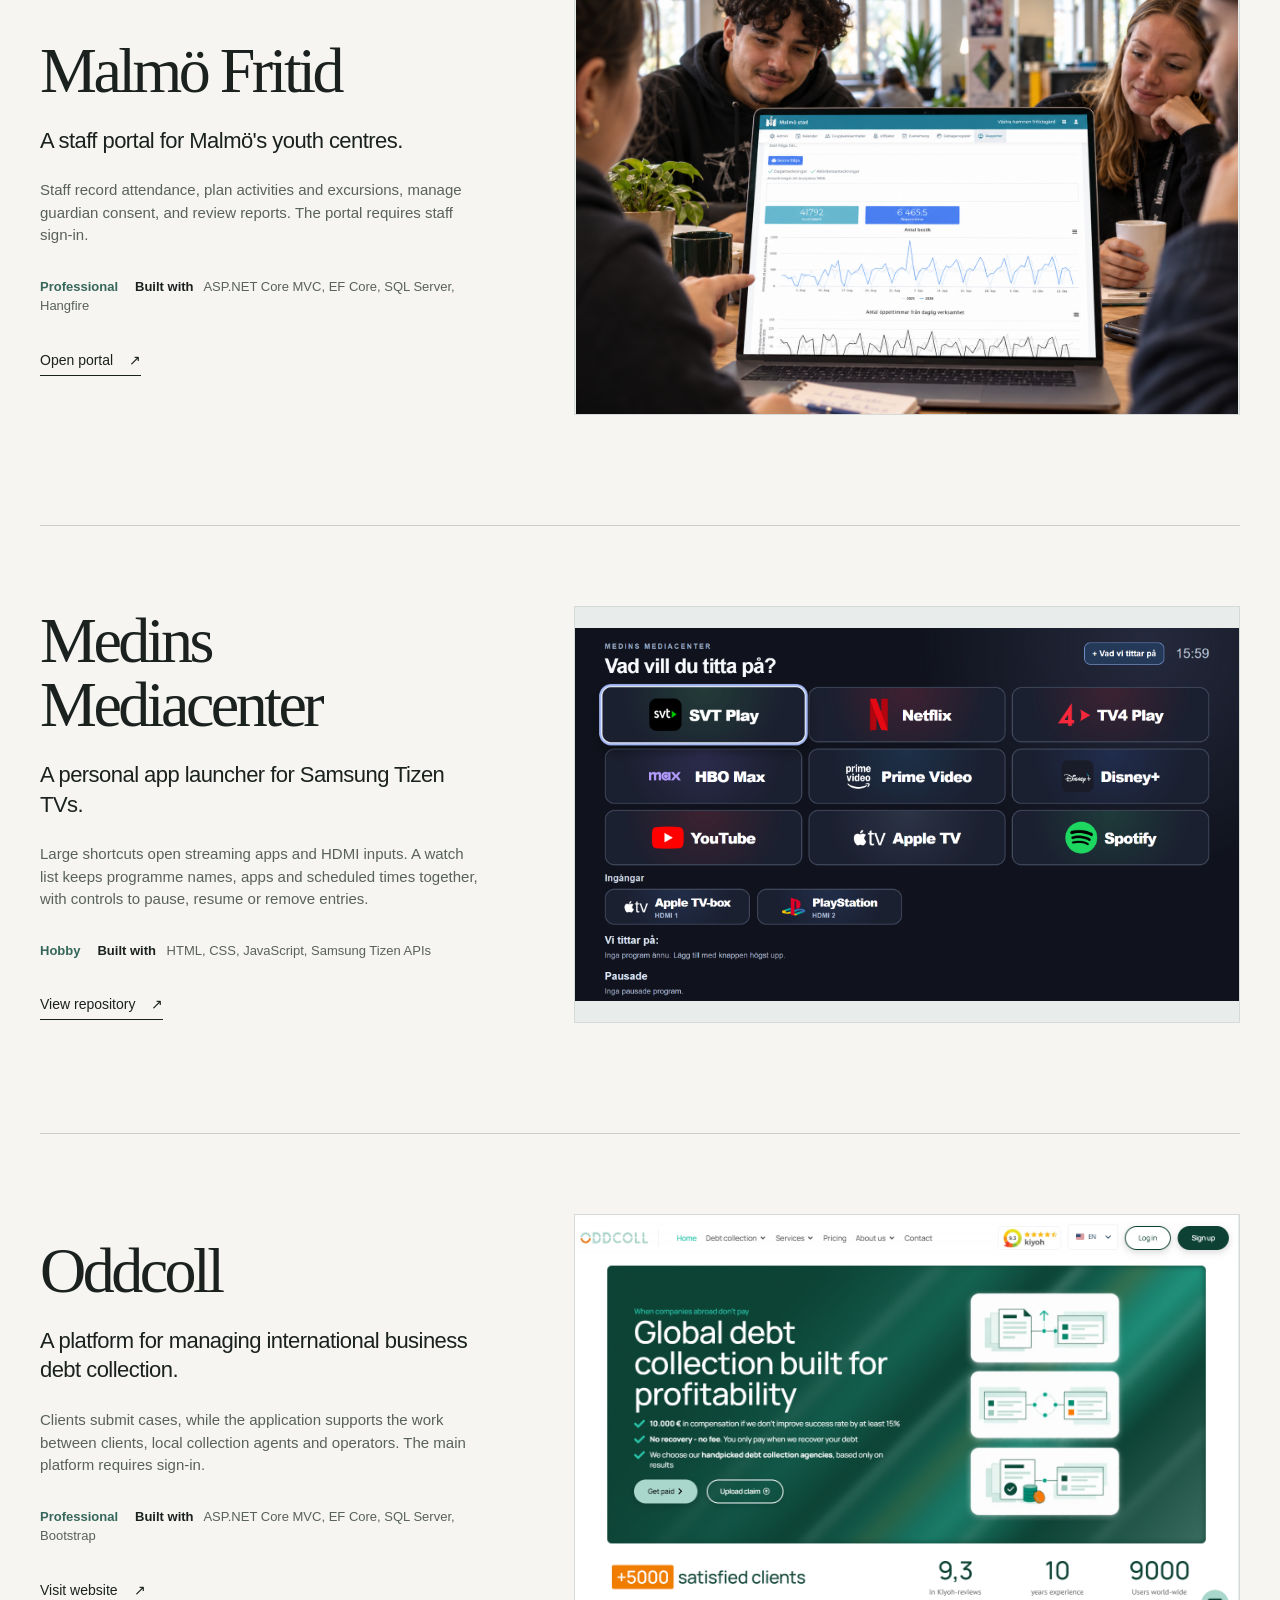
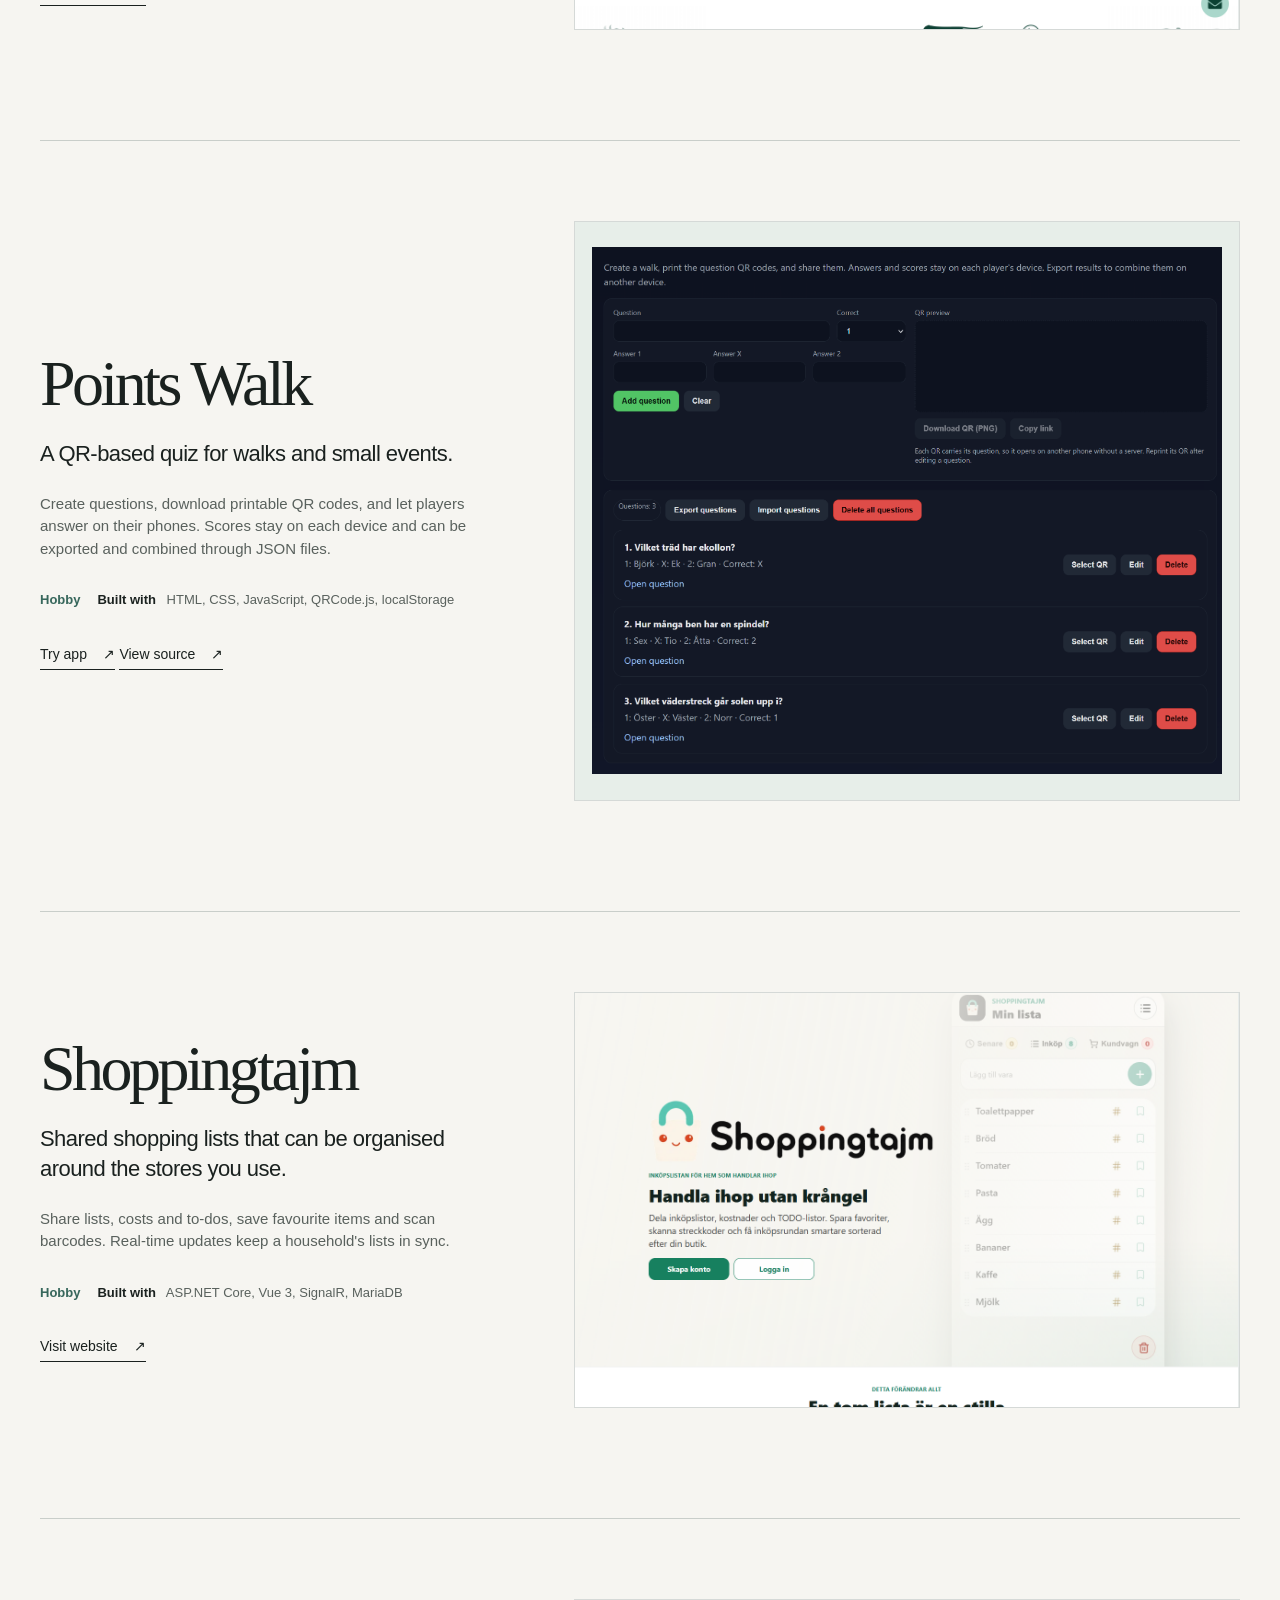
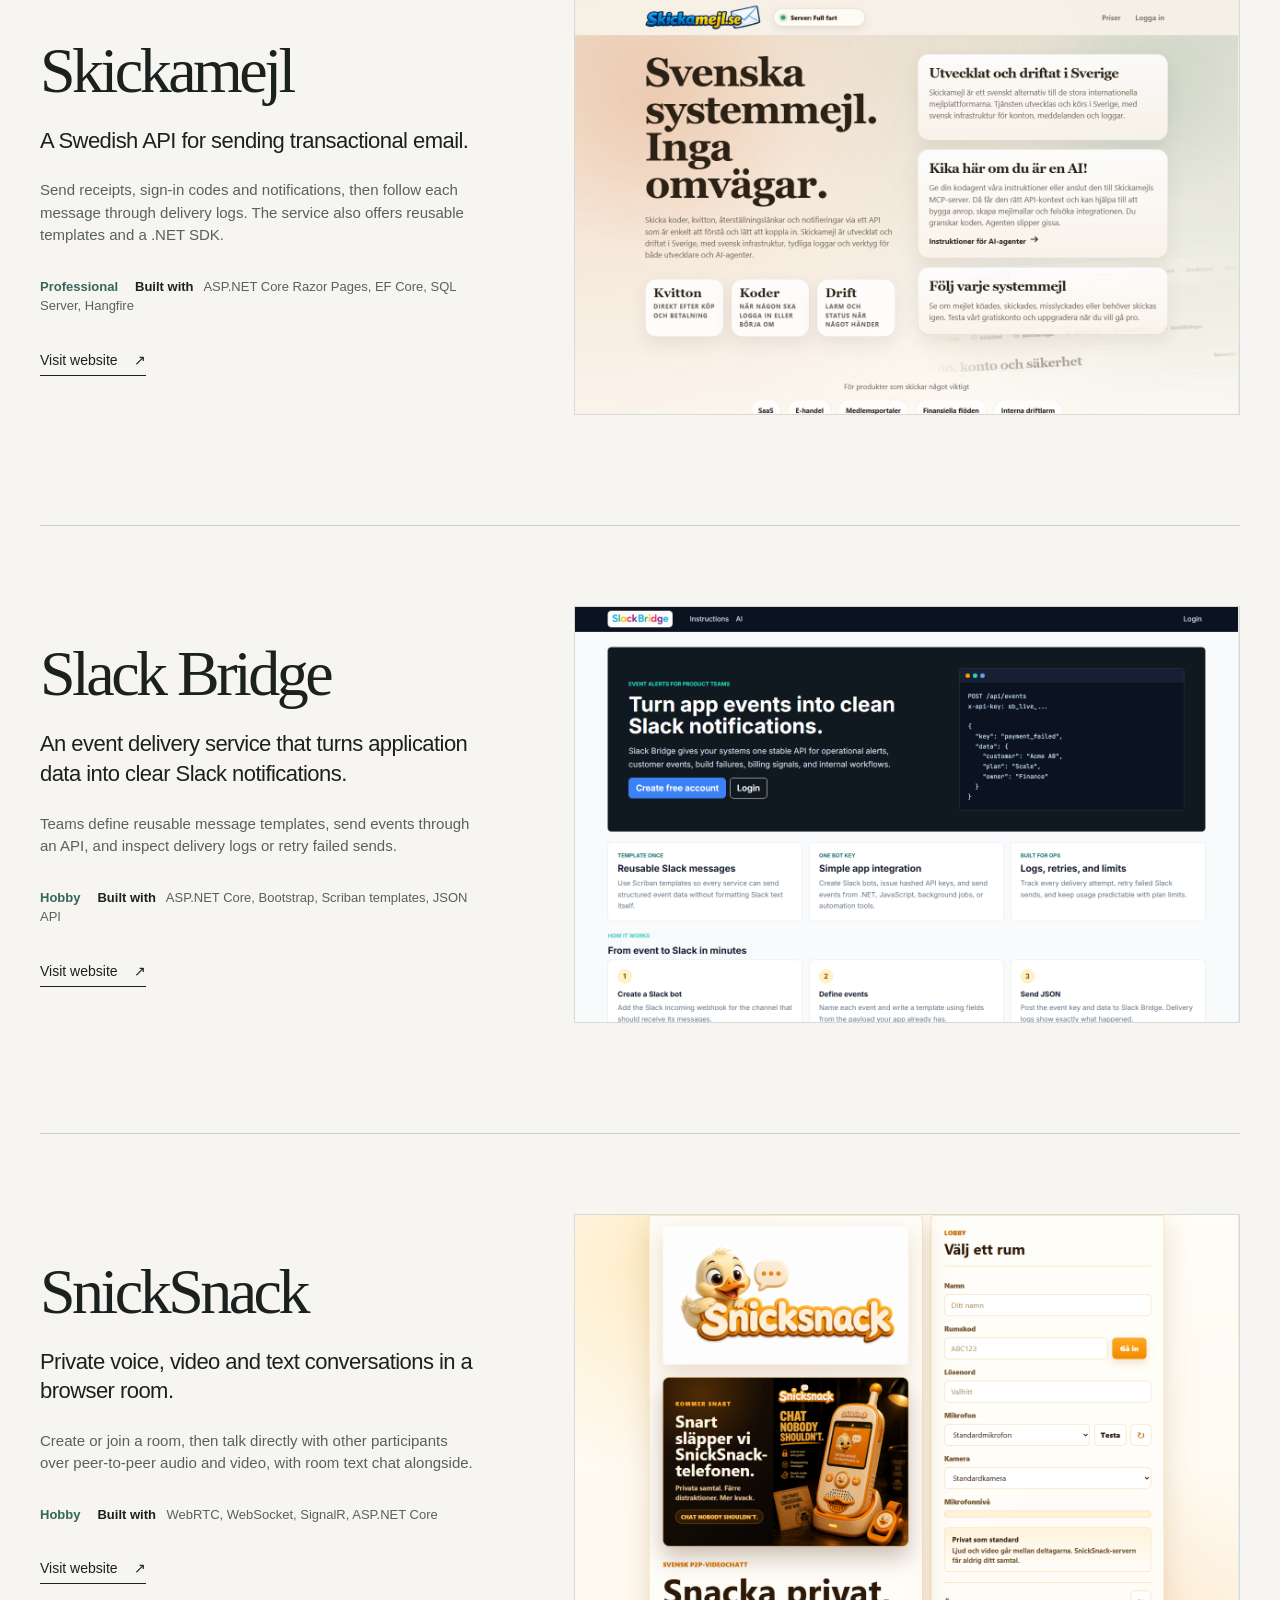
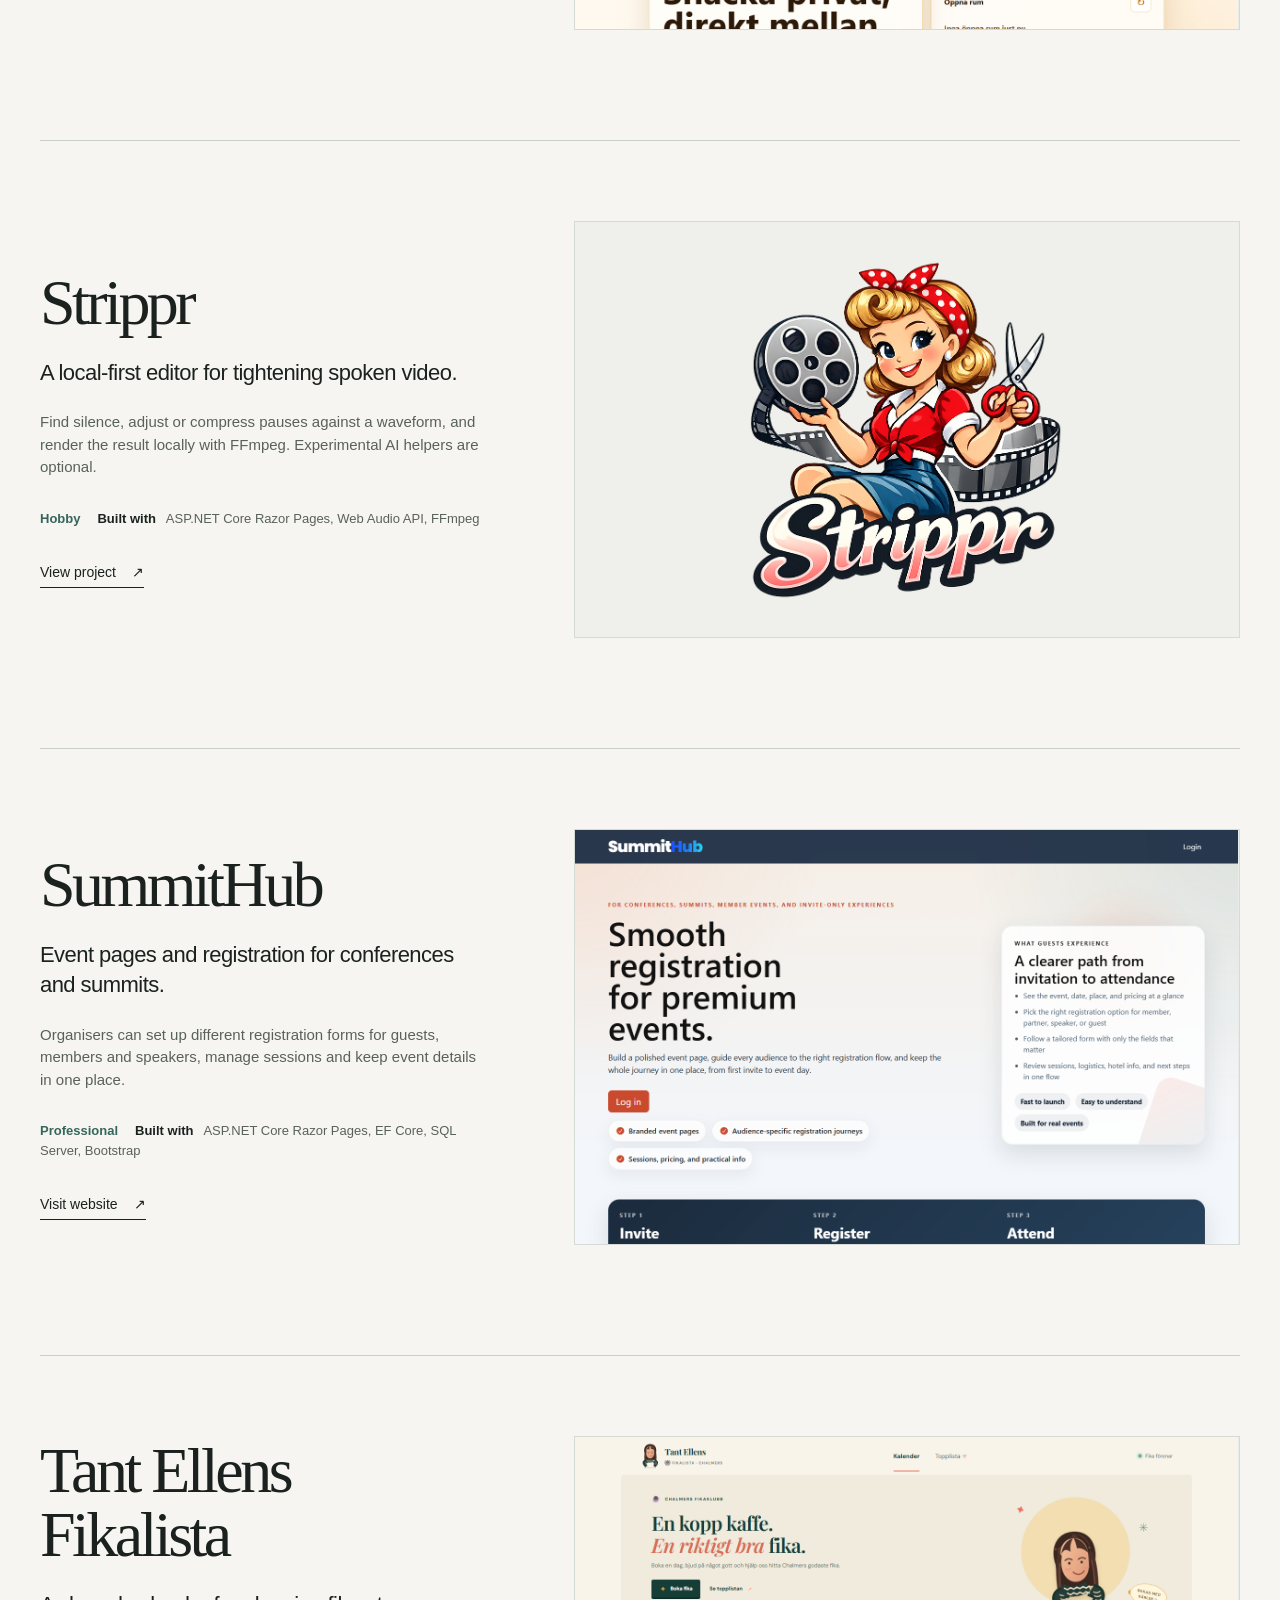
==== commit 7569c63c: "Add Left Right browser game to selected work" ====
--- a/index.html
+++ b/index.html
@@ -204,6 +204,19 @@
           </div>
           <a class="project-image" href="https://keks-tools.eu/" target="_blank" rel="noopener noreferrer" aria-label="Visit the KEKS-tools website">
             <img src="assets/keks-tools.png" width="1440" height="900" loading="lazy" alt="Screenshot of the KEKS-tools homepage with its youth work reflection tools">
+          </a>
+        </article>
+
+        <article class="project" data-category="hobby">
+          <div class="project-copy">
+            <h3>Left Right</h3>
+            <p class="project-summary">A rhythm-based multiplayer survival game played in the browser.</p>
+            <p class="project-detail">Follow left and right orders to the music, jump over mines and collect health crates. Friends join with a room code, and computer opponents fill empty lanes.</p>
+            <p class="technology"><span class="project-tag">Hobby</span><strong>Built with</strong> Unity, C#, WebGL, Netcode for GameObjects, Unity Relay</p>
+            <a class="text-link" href="https://mrcheng.github.io/leftright/" target="_blank" rel="noopener noreferrer">Play game <span aria-hidden="true">&#8599;</span></a>
+          </div>
+          <a class="project-image" href="https://mrcheng.github.io/leftright/" target="_blank" rel="noopener noreferrer" aria-label="Play Left Right">
+            <img src="assets/left-right.png" width="1438" height="809" loading="lazy" alt="Left Right gameplay showing four recruits on wooden lanes, spiked barriers and a drill instructor giving directions">
           </a>
         </article>
 
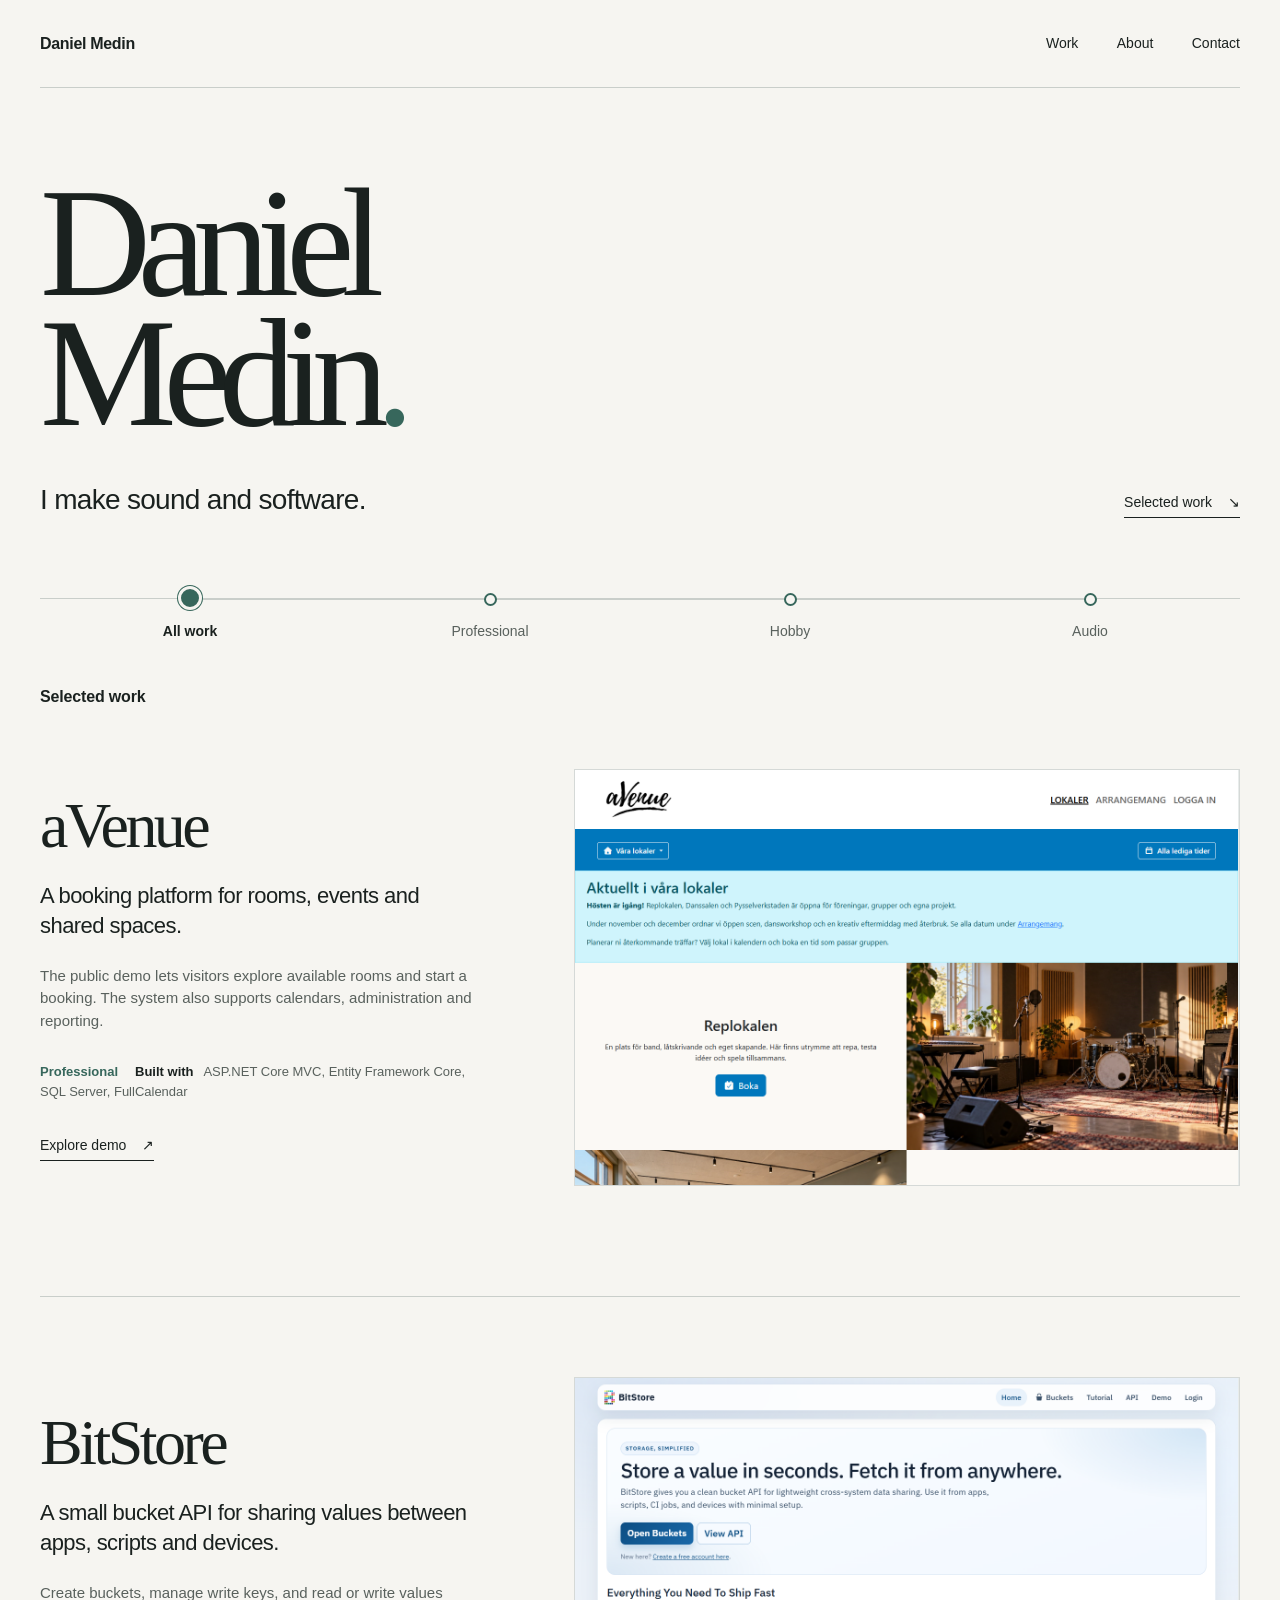
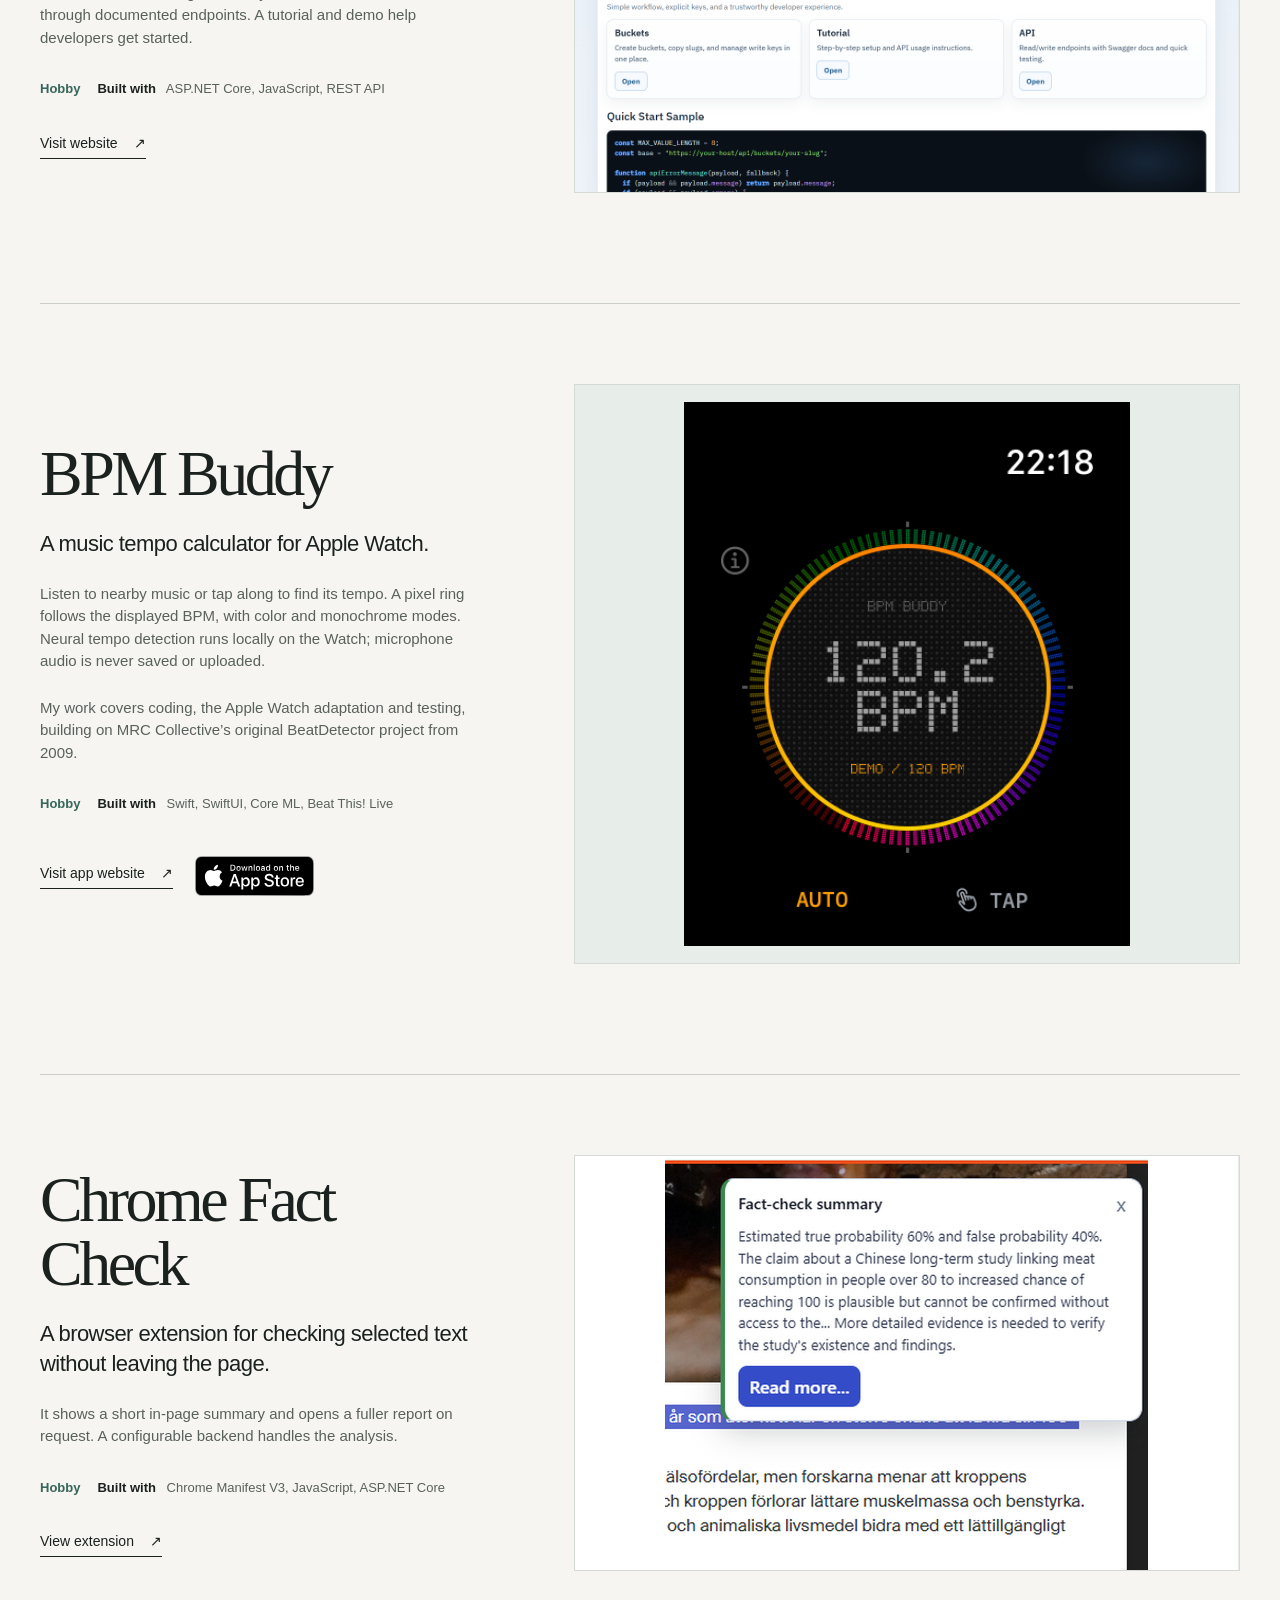
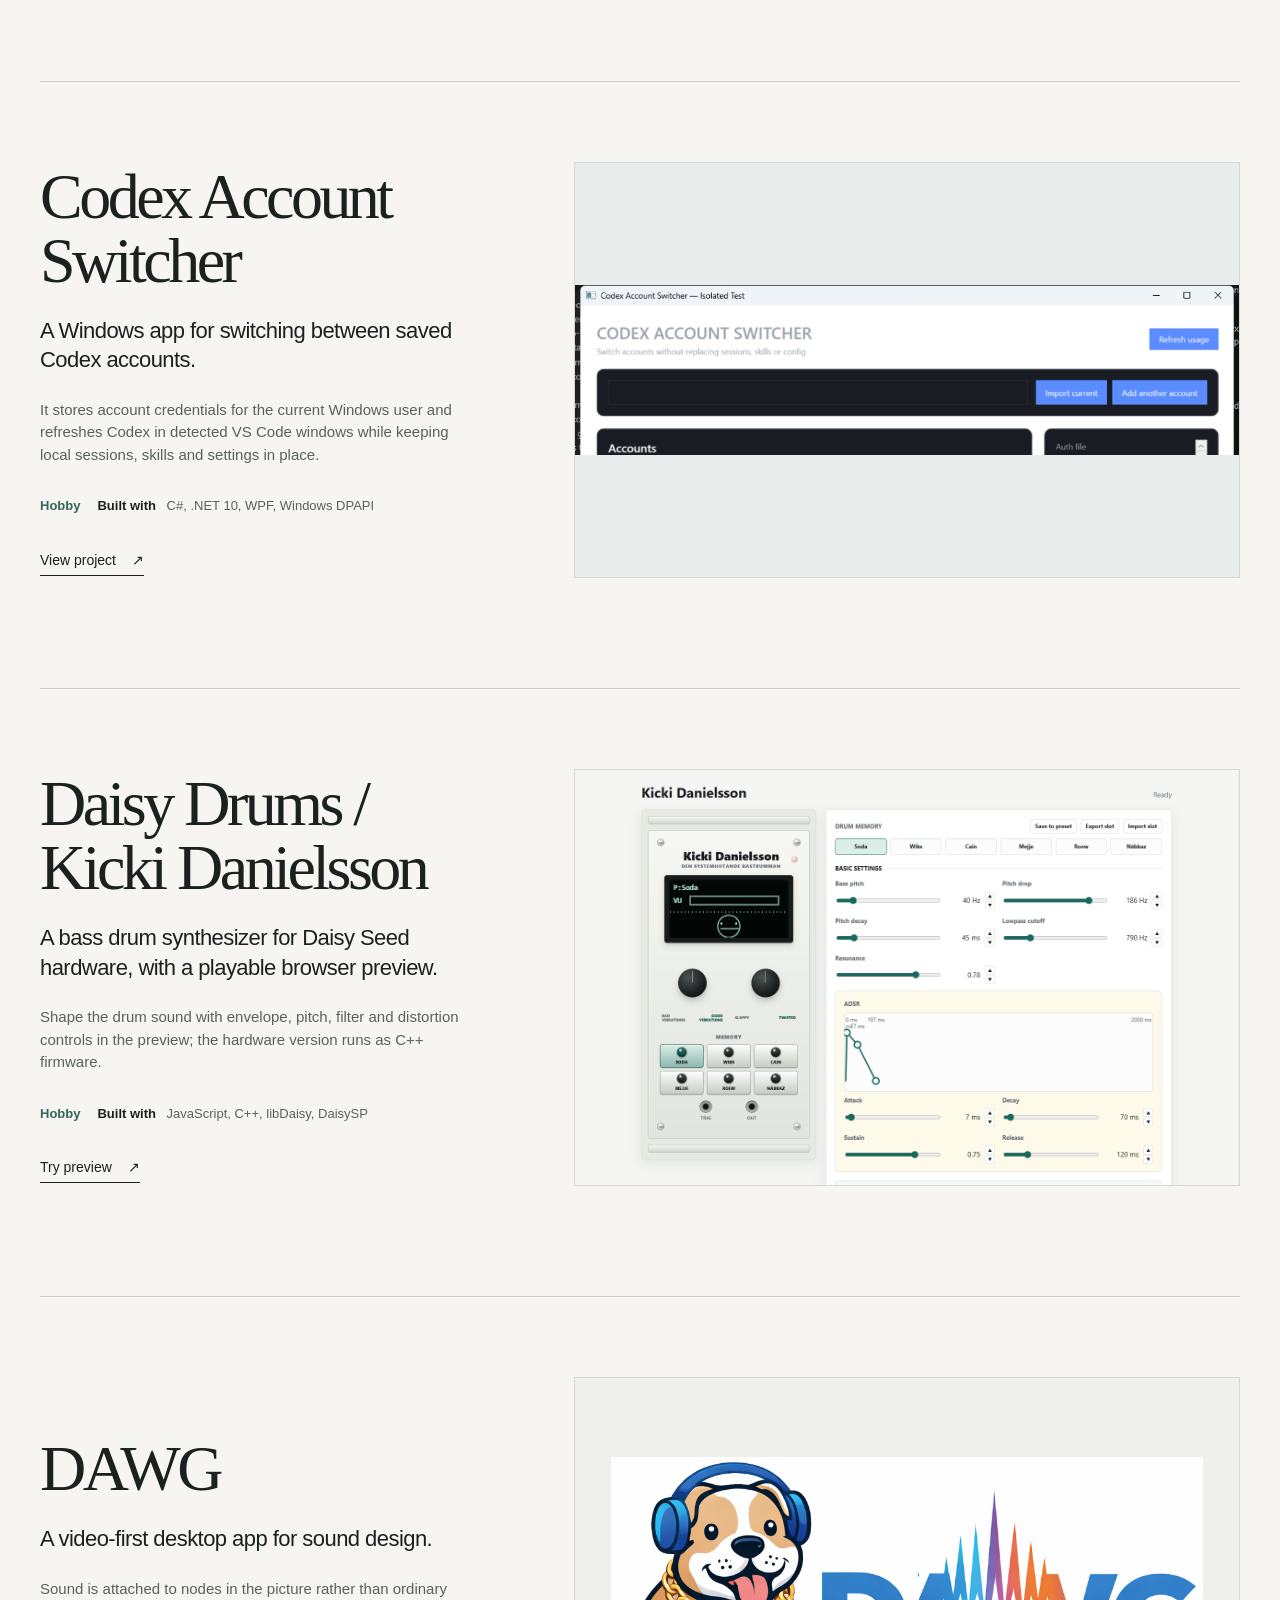
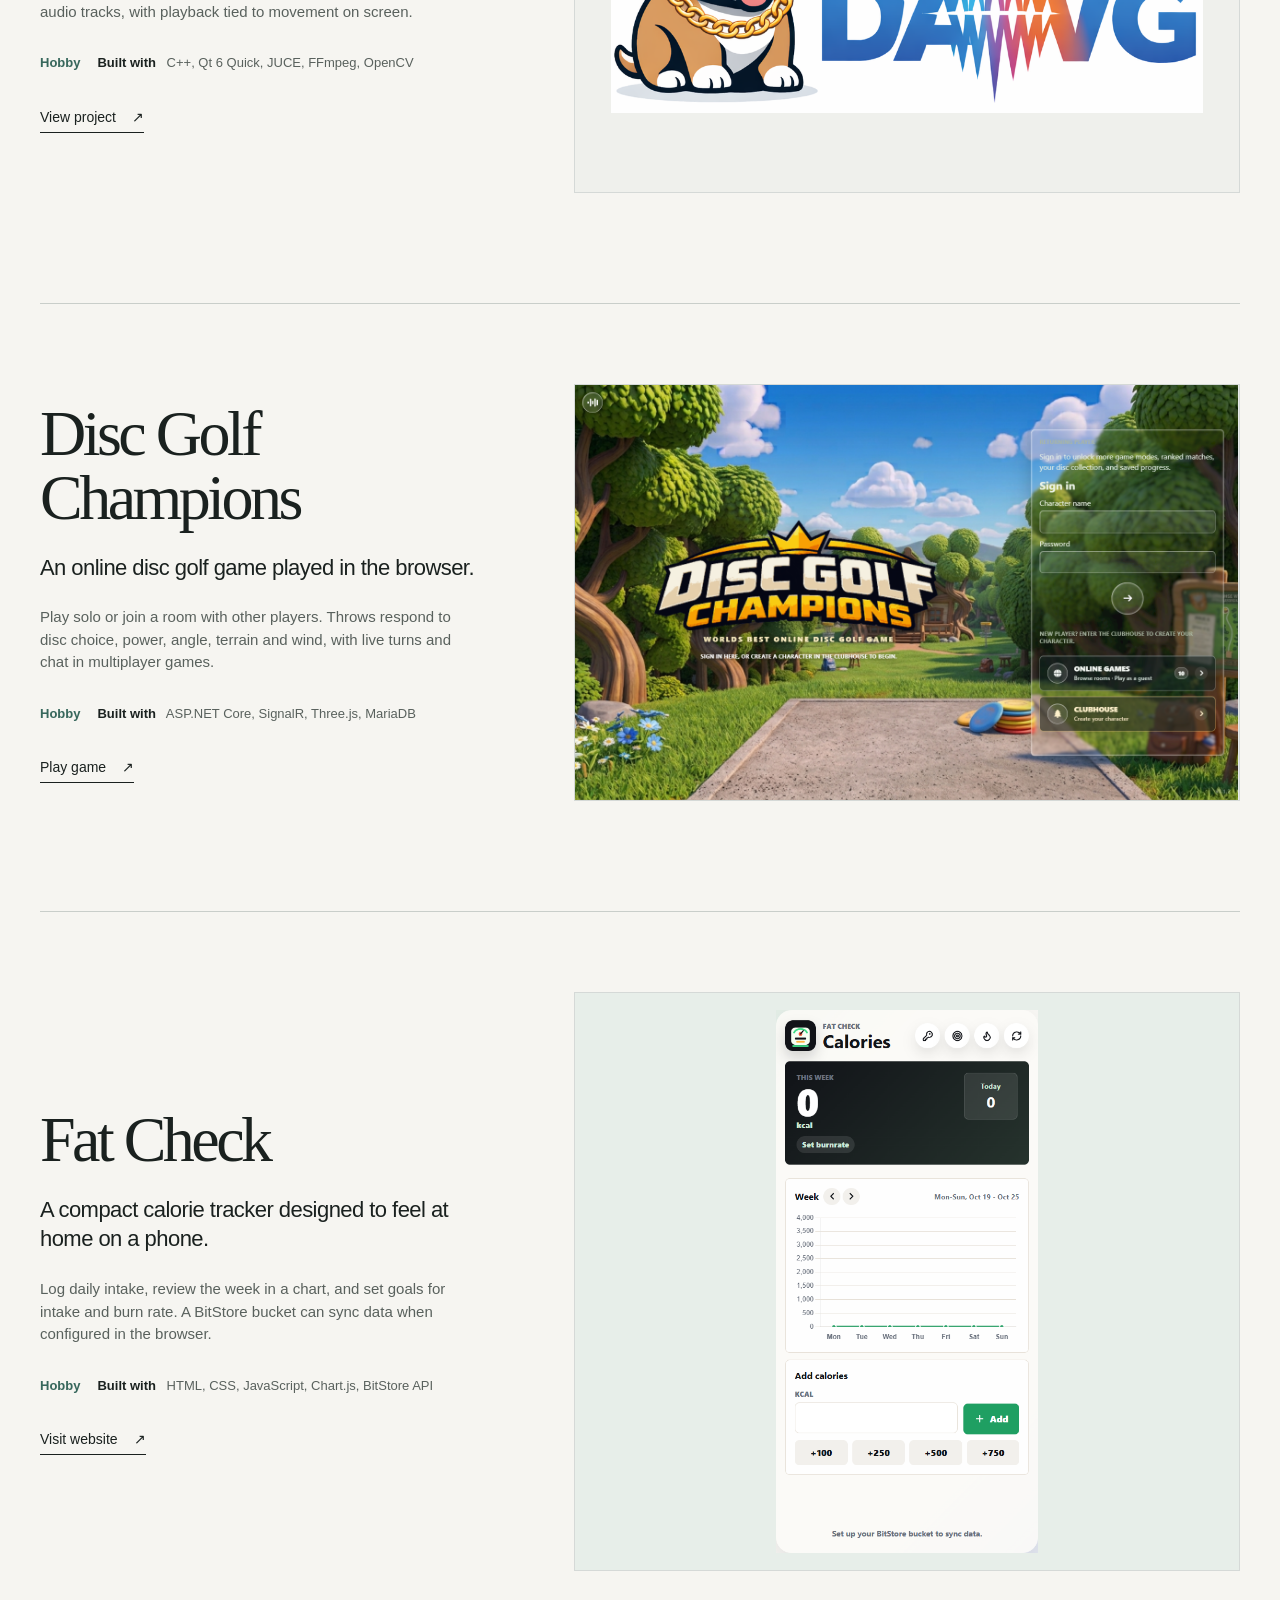
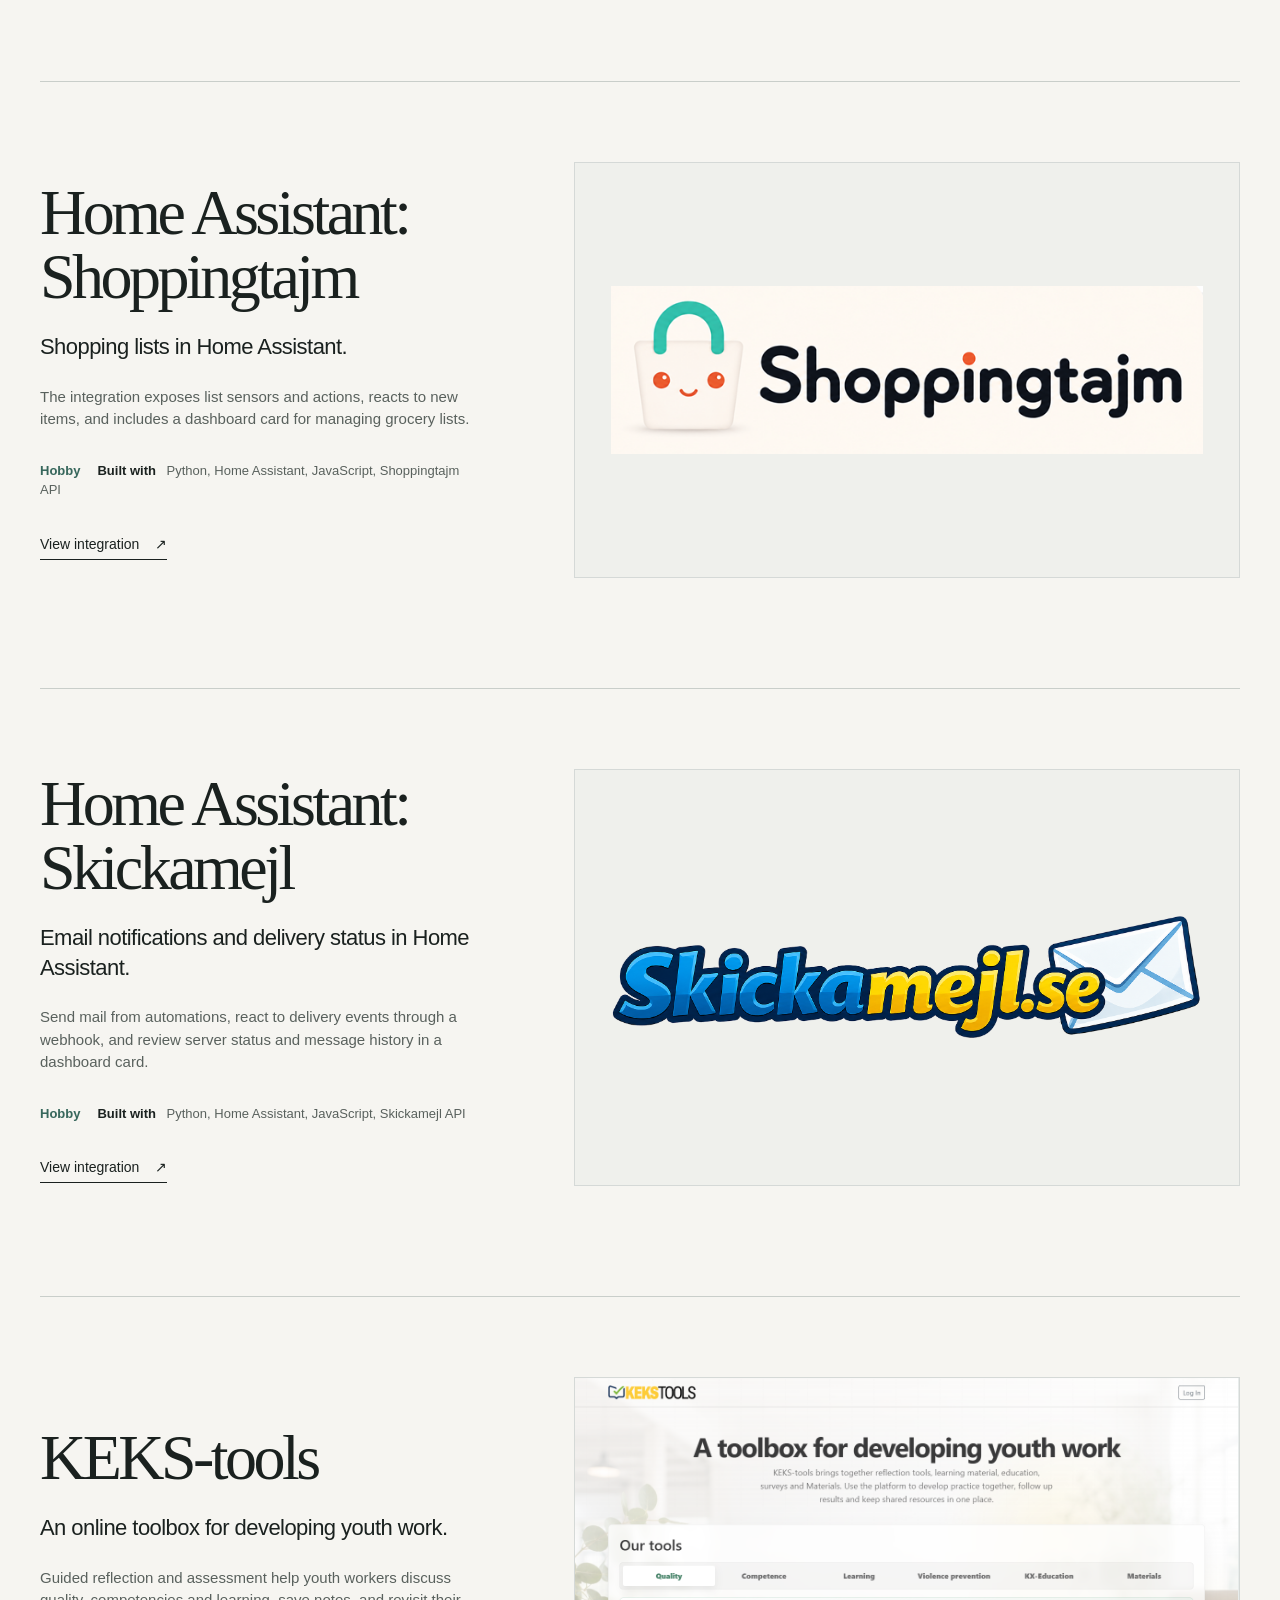
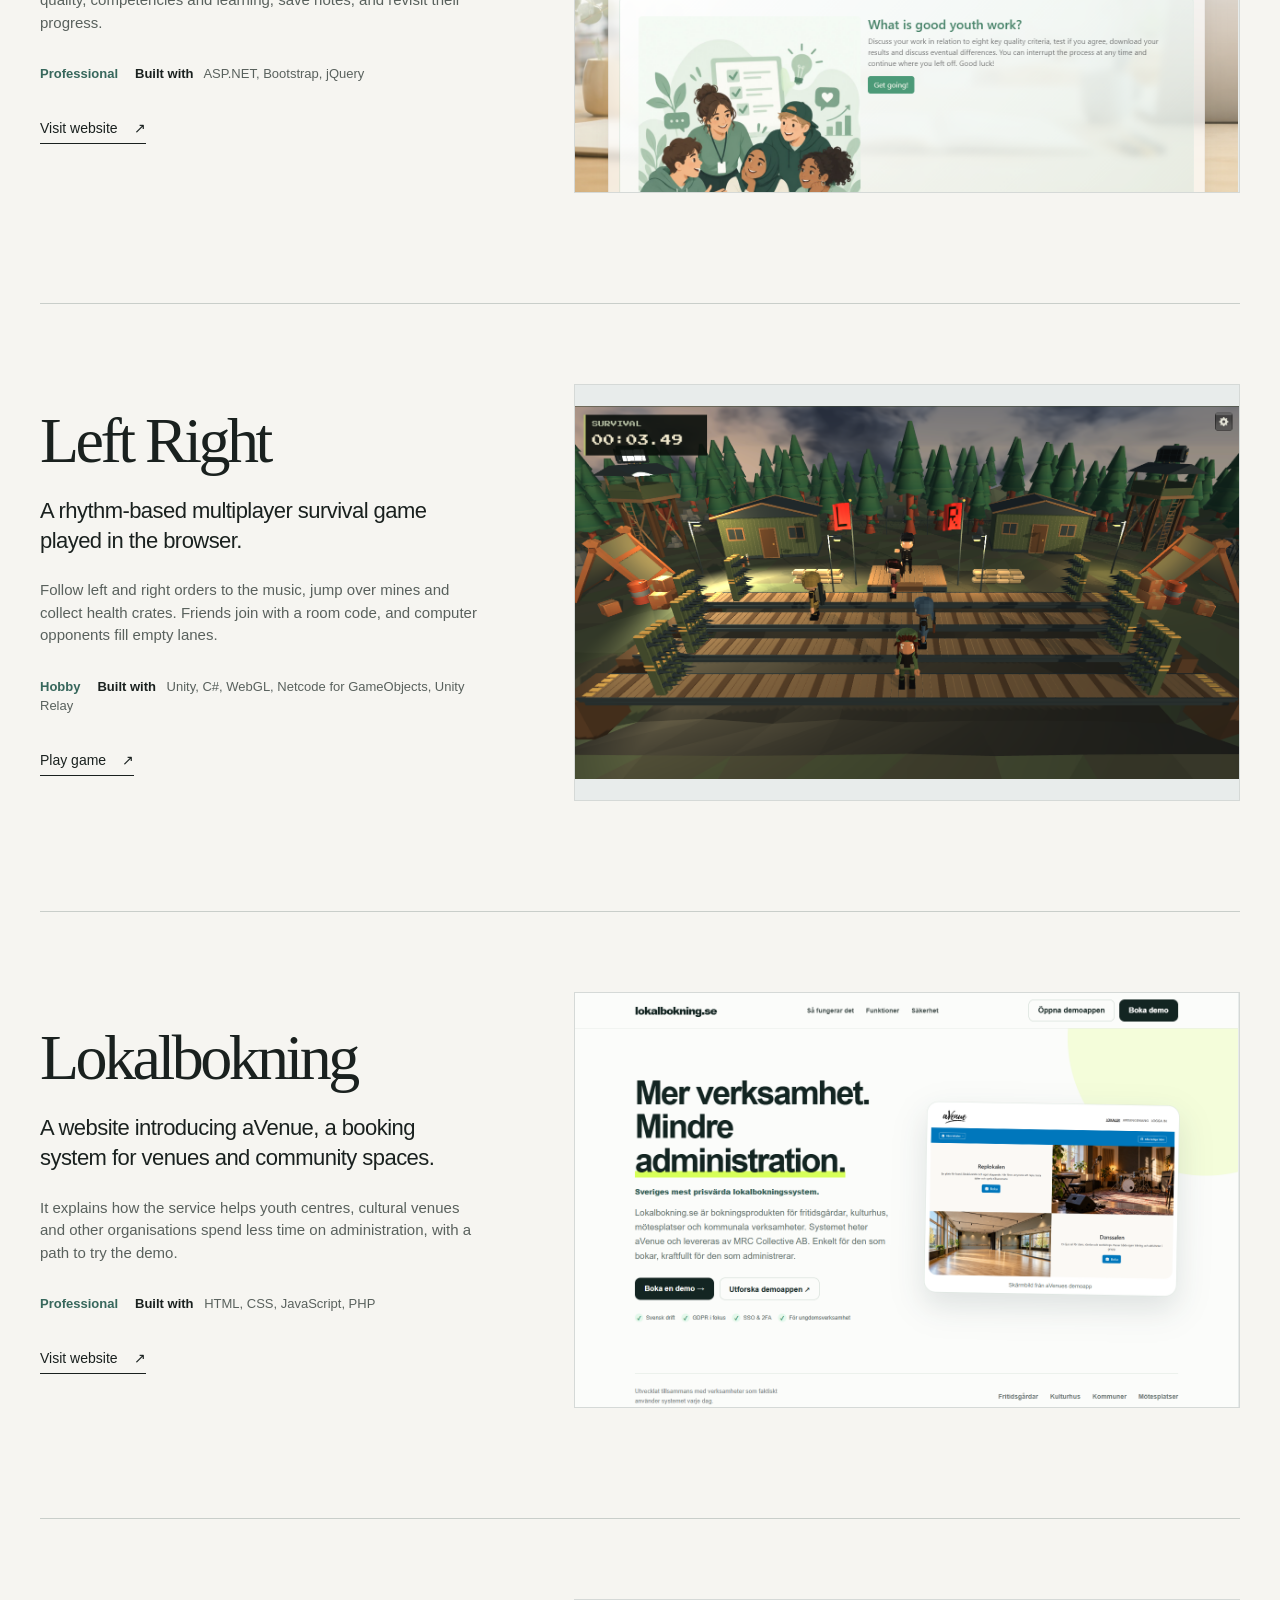
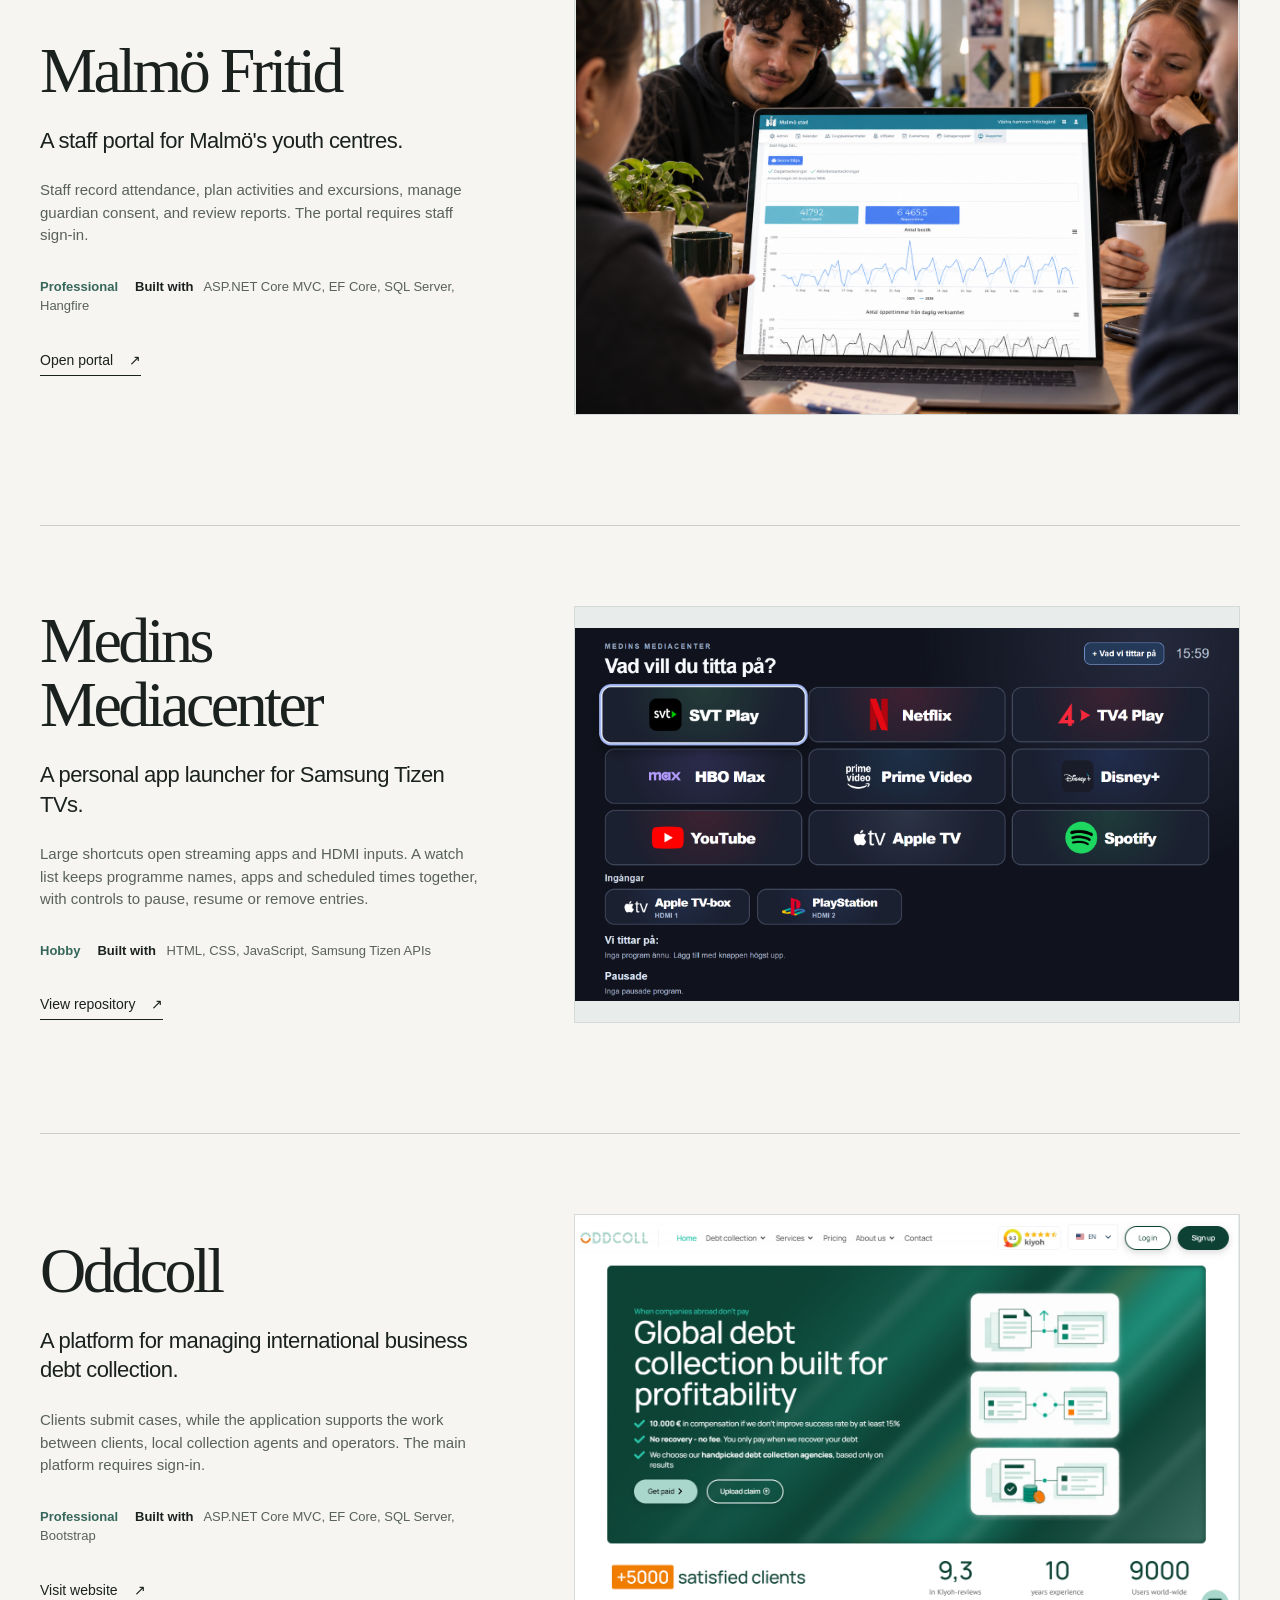
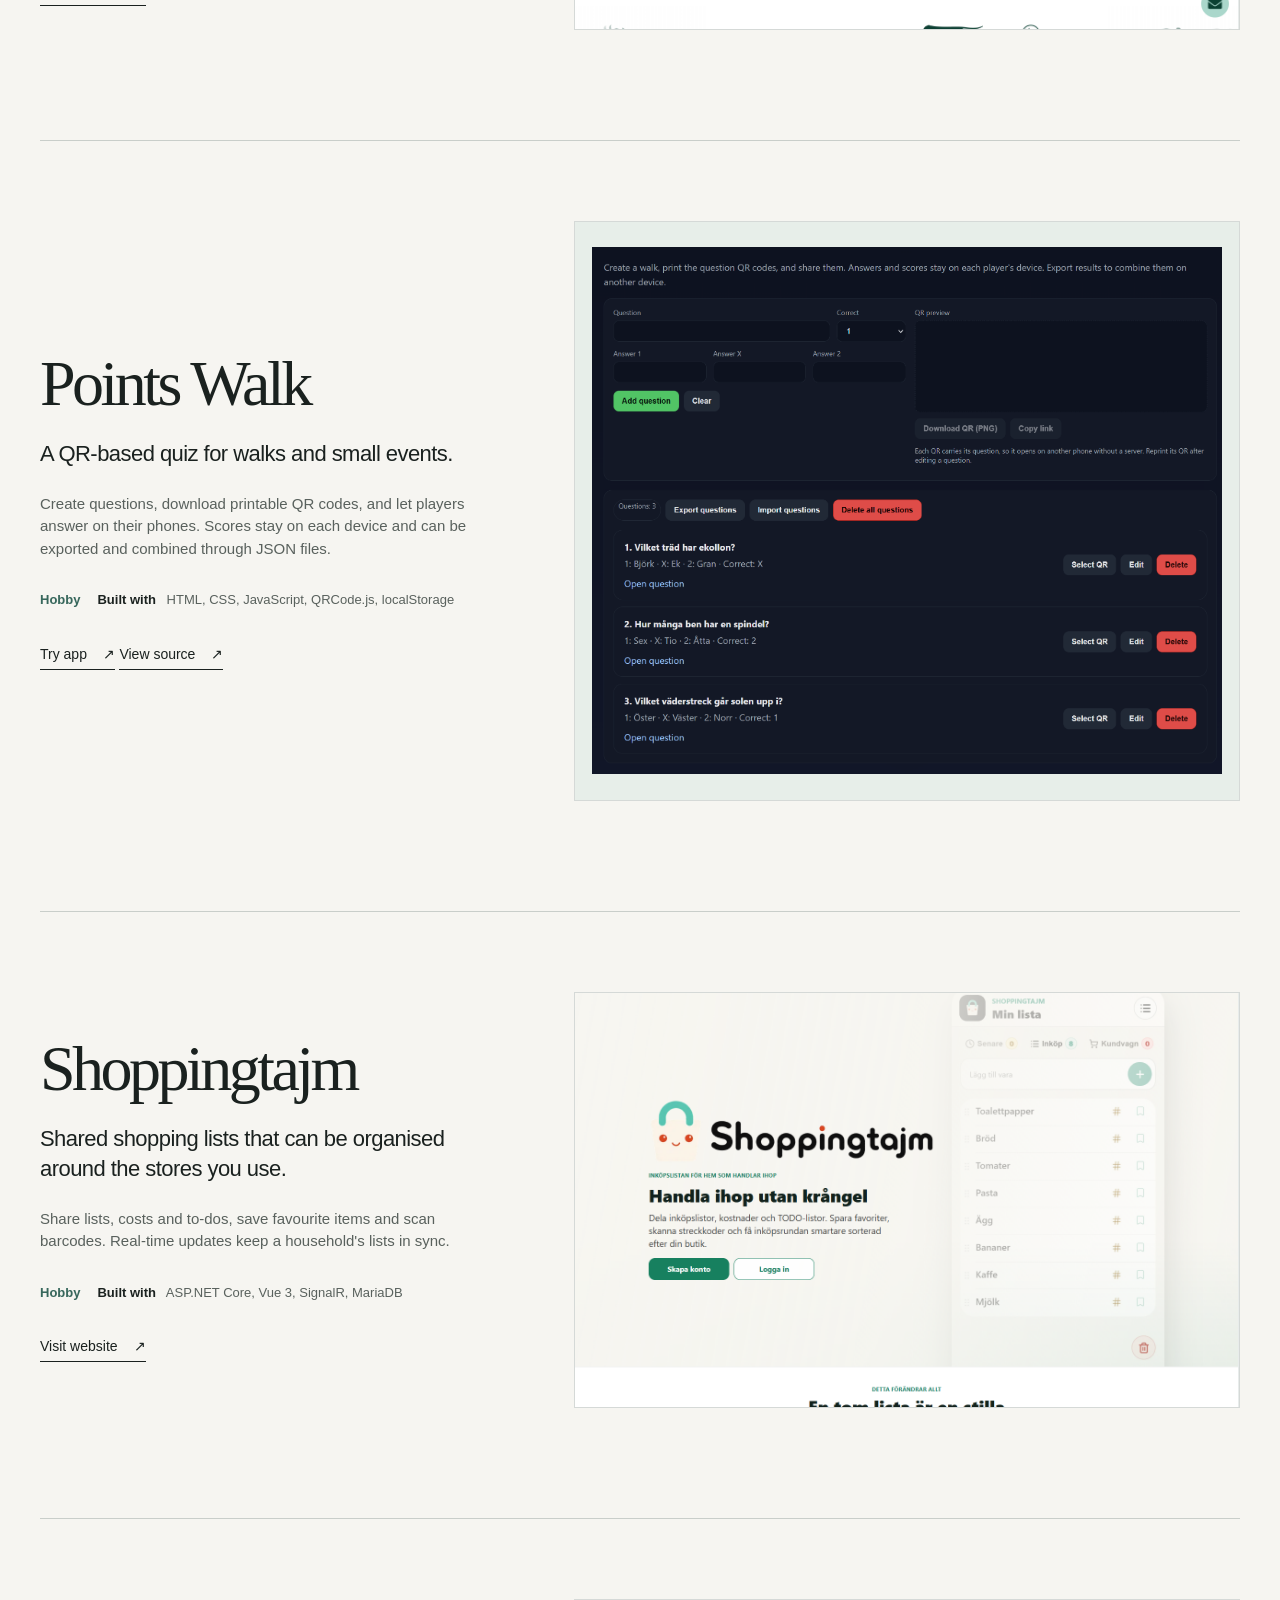
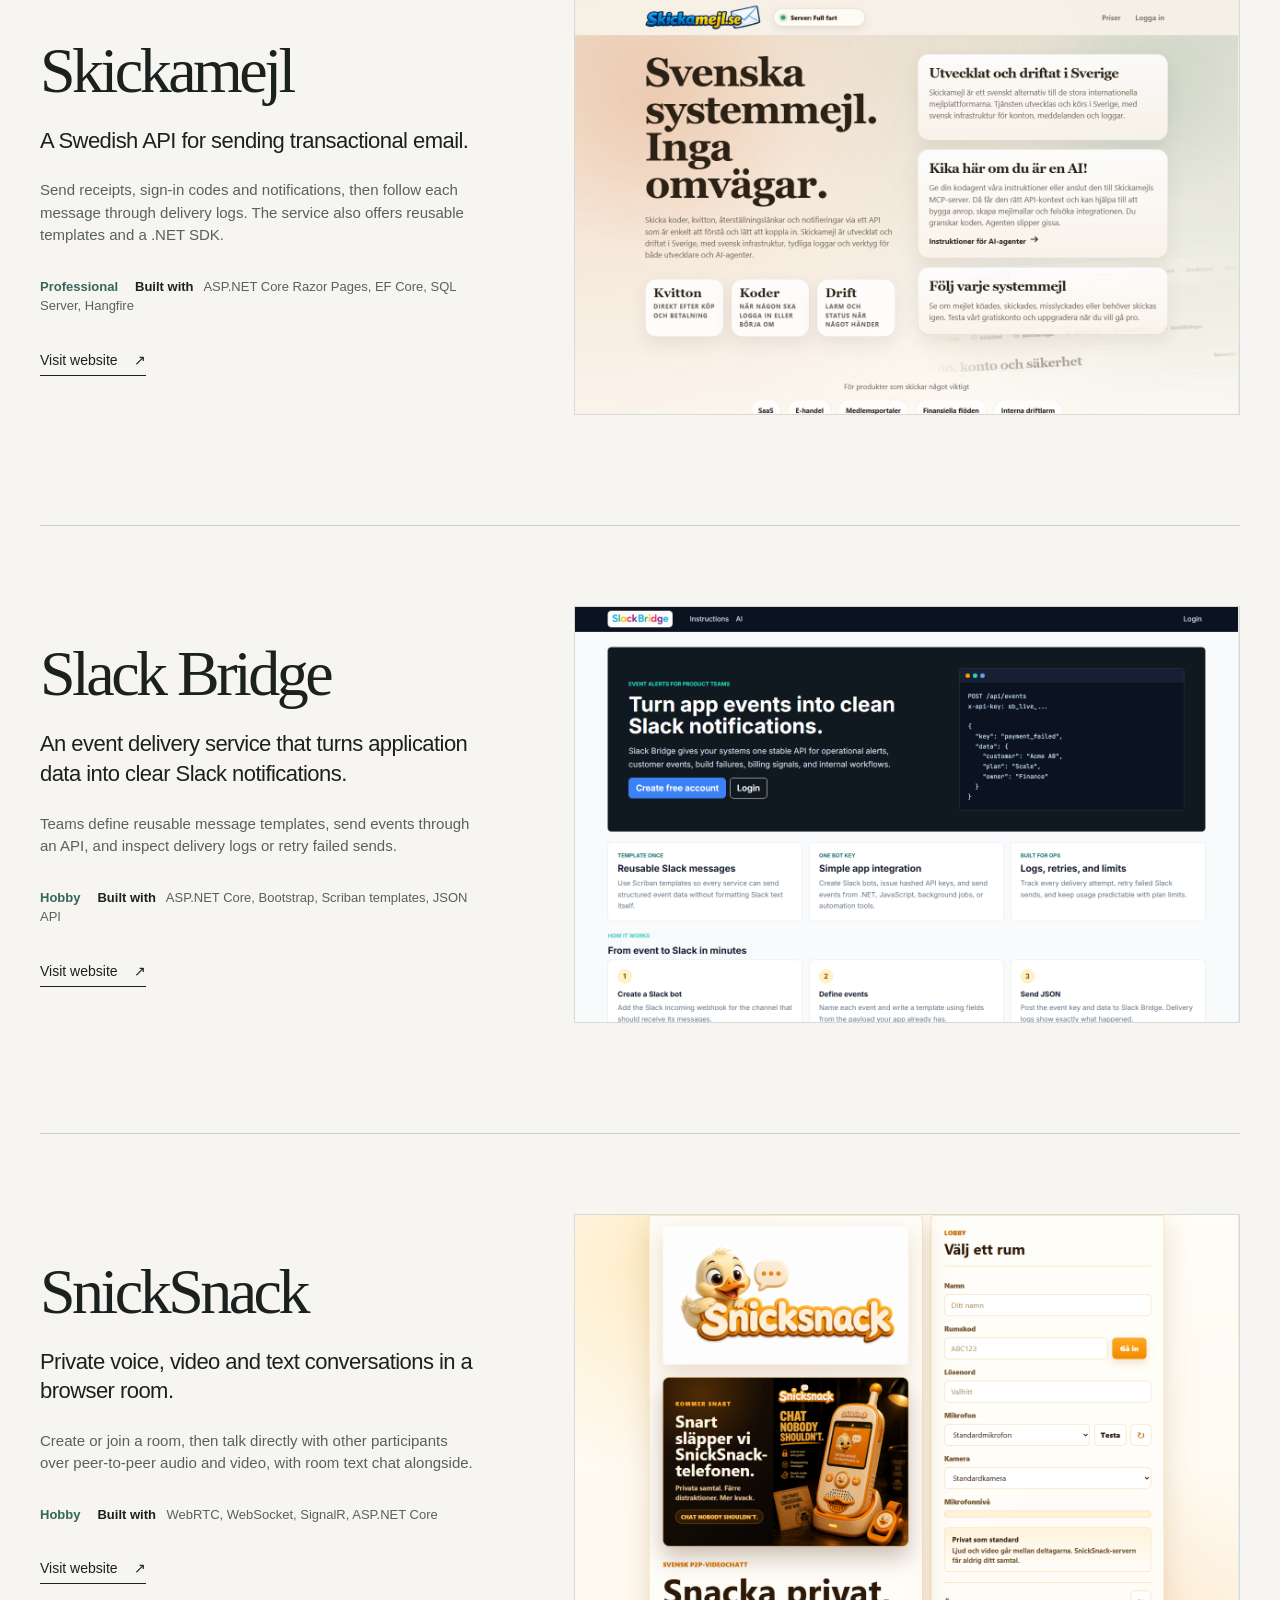
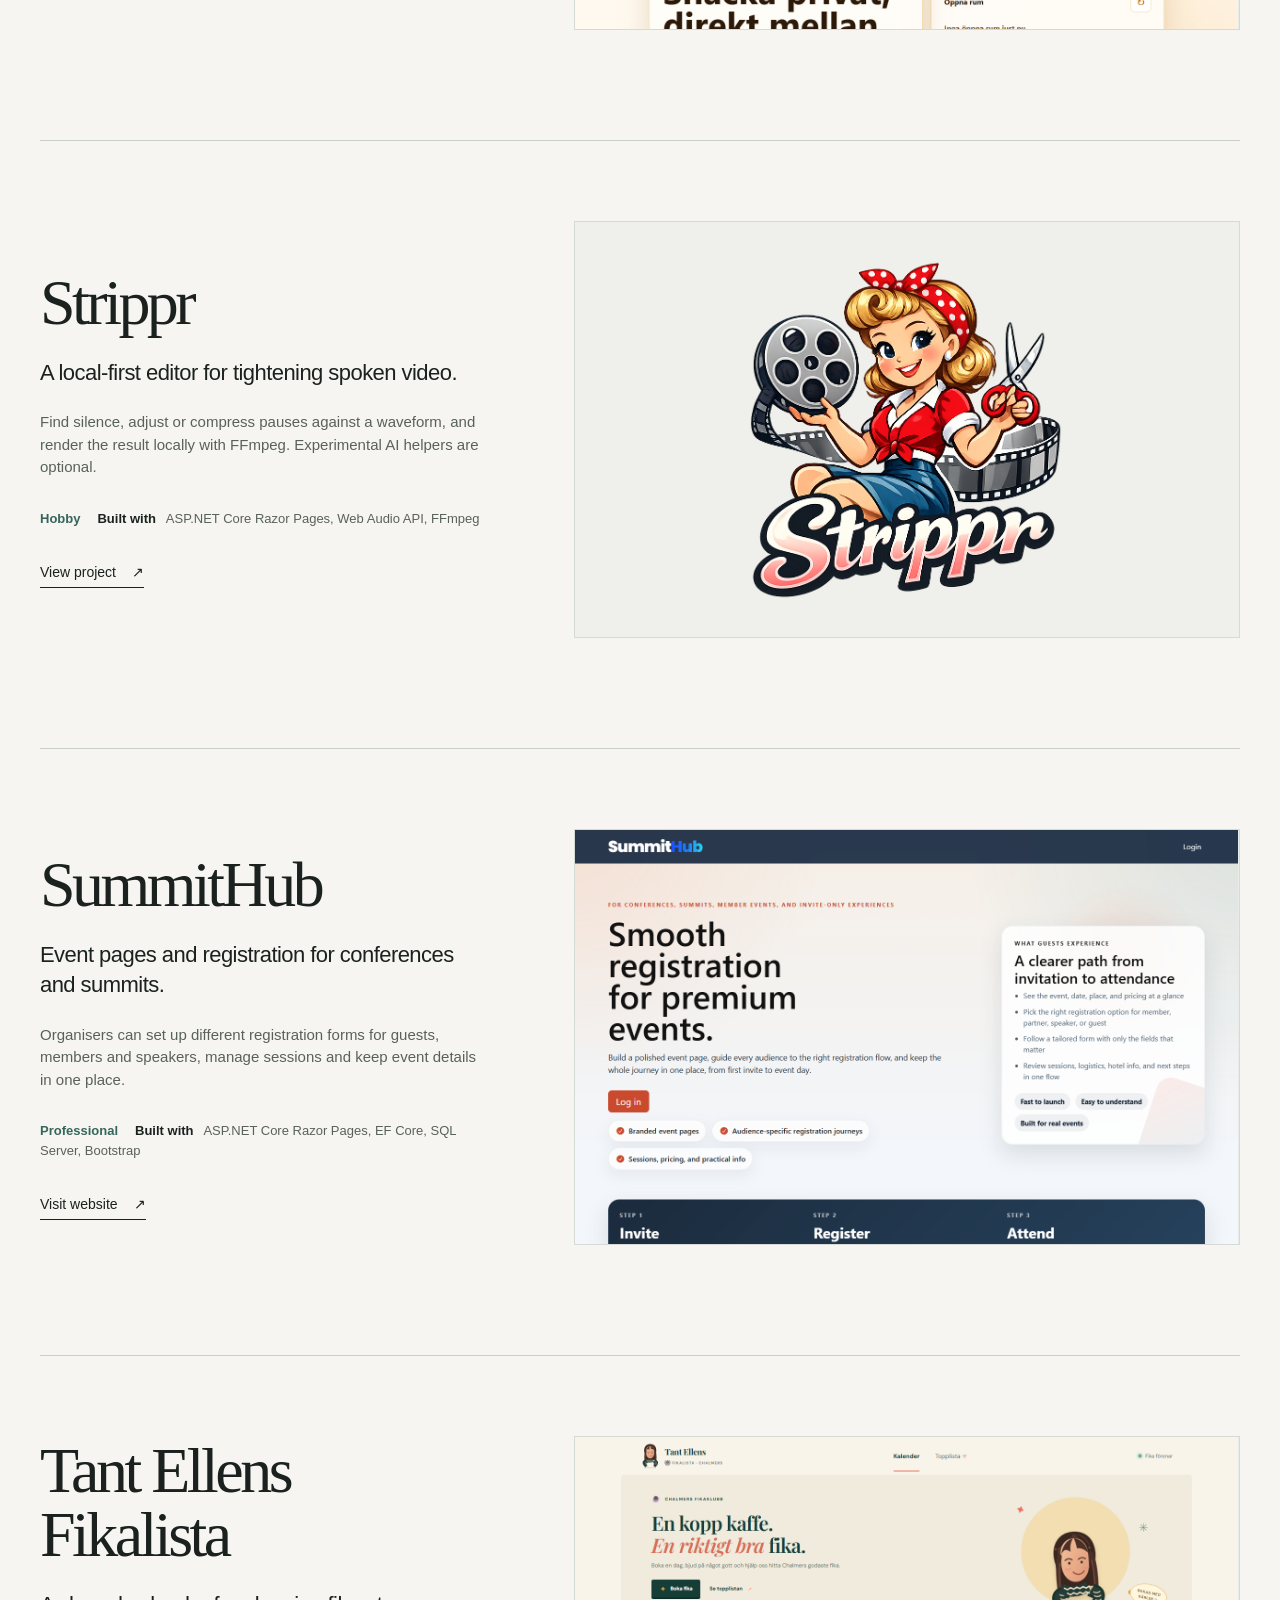
==== commit b62e7f4d: "fix" ====
--- a/index.html
+++ b/index.html
@@ -83,7 +83,12 @@
             <p class="project-detail">Listen to nearby music or tap along to find its tempo. A pixel ring follows the displayed BPM, with color and monochrome modes. Neural tempo detection runs locally on the Watch; microphone audio is never saved or uploaded.</p>
             <p class="project-detail">My work covers coding, the Apple Watch adaptation and testing, building on MRC Collective’s original BeatDetector project from 2009.</p>
             <p class="technology"><span class="project-tag">Hobby</span><strong>Built with</strong> Swift, SwiftUI, Core ML, Beat This! Live</p>
-            <a class="text-link" href="https://mrcheng.github.io/BeatBuddy/" target="_blank" rel="noopener noreferrer">Visit app website <span aria-hidden="true">↗</span></a>
+            <div class="project-links">
+              <a class="text-link" href="https://mrcheng.github.io/BeatBuddy/" target="_blank" rel="noopener noreferrer">Visit app website <span aria-hidden="true">↗</span></a>
+              <a class="app-store-link" href="https://apps.apple.com/us/app/bpm-buddy-watch-tempo/id6834716974" target="_blank" rel="noopener noreferrer" aria-label="Download BPM Buddy on the App Store">
+                <img src="assets/app-store-badge.svg" width="120" height="40" alt="Download on the App Store">
+              </a>
+            </div>
           </div>
           <a class="project-image project-image--portrait" href="https://mrcheng.github.io/BeatBuddy/" target="_blank" rel="noopener noreferrer" aria-label="Visit the BPM Buddy website">
             <img src="assets/bpm-buddy.png" width="422" height="514" loading="lazy" alt="BPM Buddy running its built-in 120 BPM demo on Apple Watch, with a colorful pixel ring, tempo display and AUTO and TAP controls">
--- a/styles.css
+++ b/styles.css
@@ -95,6 +95,10 @@
 .technology { max-width: 440px; padding: 30px 0 32px; color: var(--muted); font-size: 13px; }
 .project-tag { display: inline-block; margin-right: 17px; color: var(--accent); font-weight: 600; }
 .technology strong { color: var(--ink); font-weight: 600; margin-right: 7px; }
+.project-links { display: flex; flex-wrap: wrap; align-items: center; gap: 12px; }
+/* Apple's badge requires clear space of one-quarter its 40px height. */
+.app-store-link { display: inline-block; padding: 10px; }
+.app-store-link img { display: block; width: auto; height: 40px; }
 .project-image { display: block; overflow: hidden; border: 1px solid #d5d9d7; background: #e8eceb; aspect-ratio: 16 / 10; }
 .project-image img { display: block; width: 100%; height: 100%; object-fit: contain; transition: transform .3s ease; }
 .project-image--portrait { display: flex; align-items: center; justify-content: center; aspect-ratio: 1.15; background: #e7eee9; }
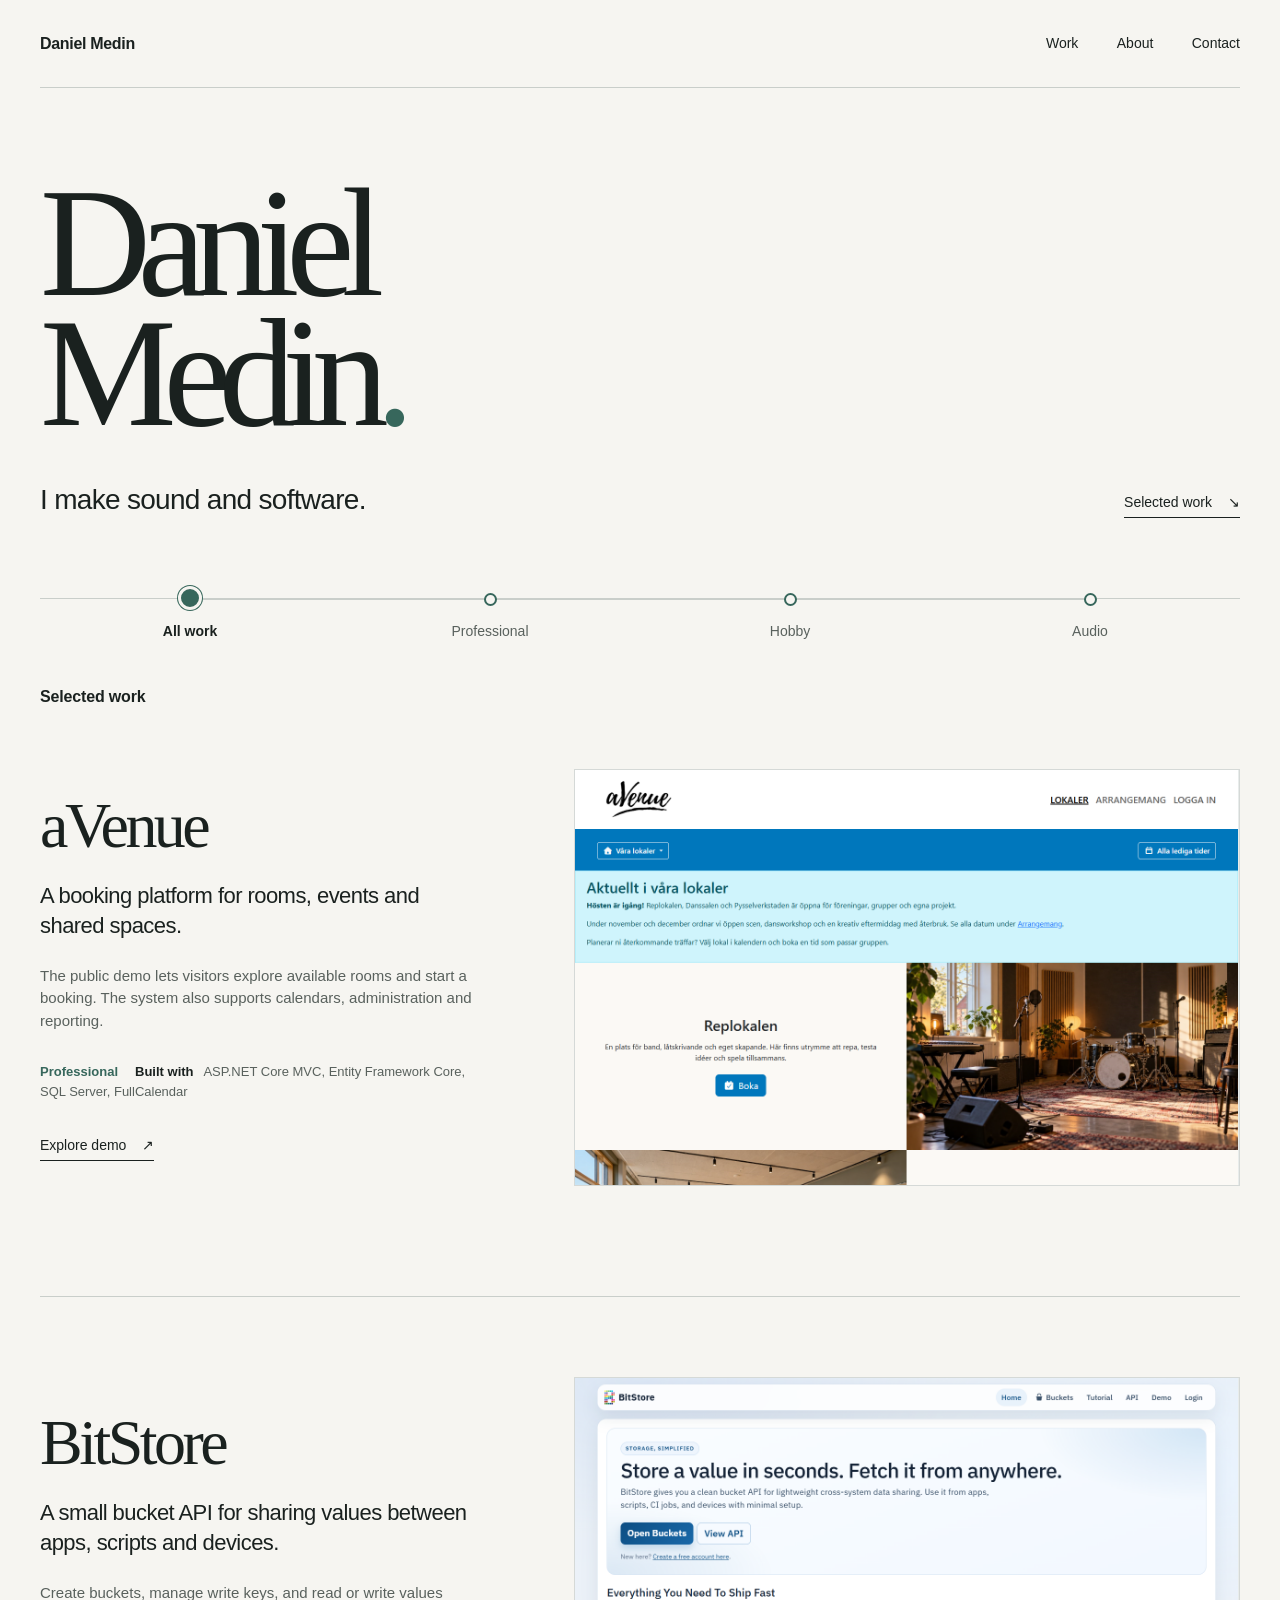
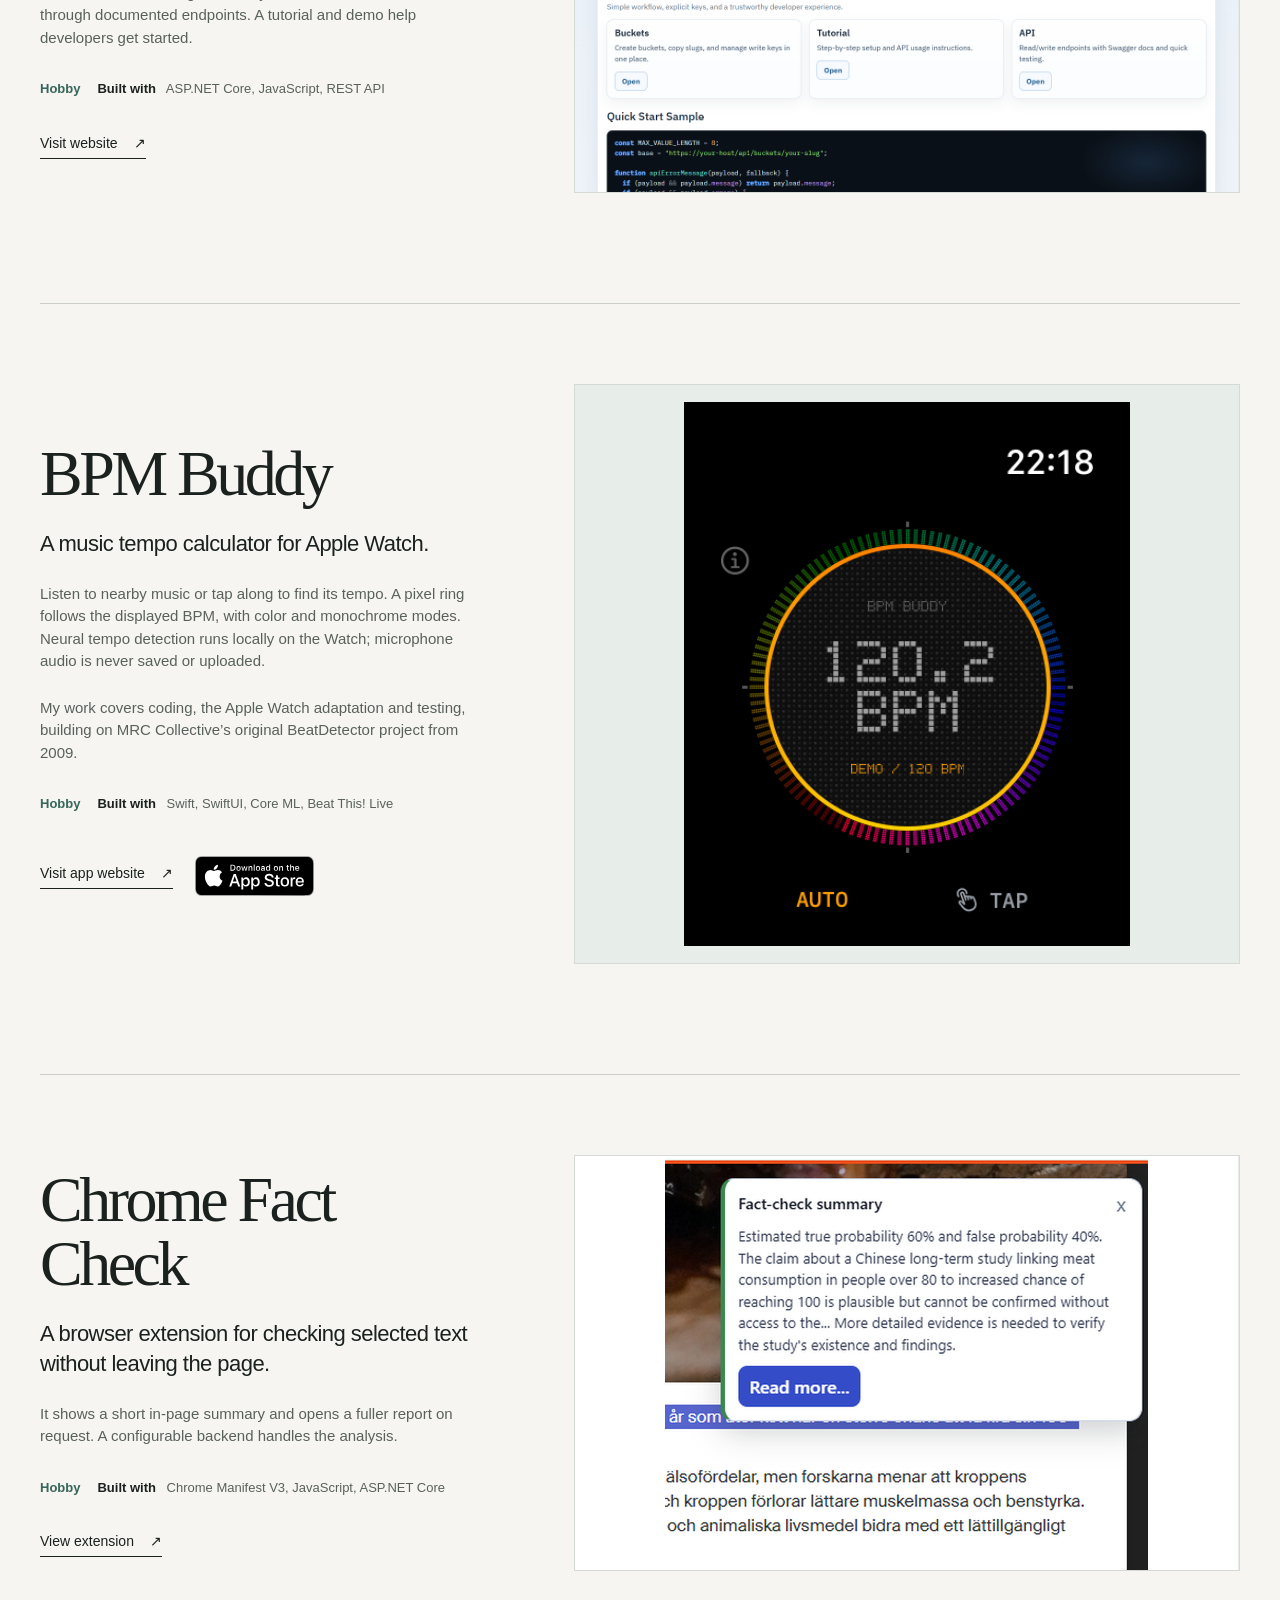
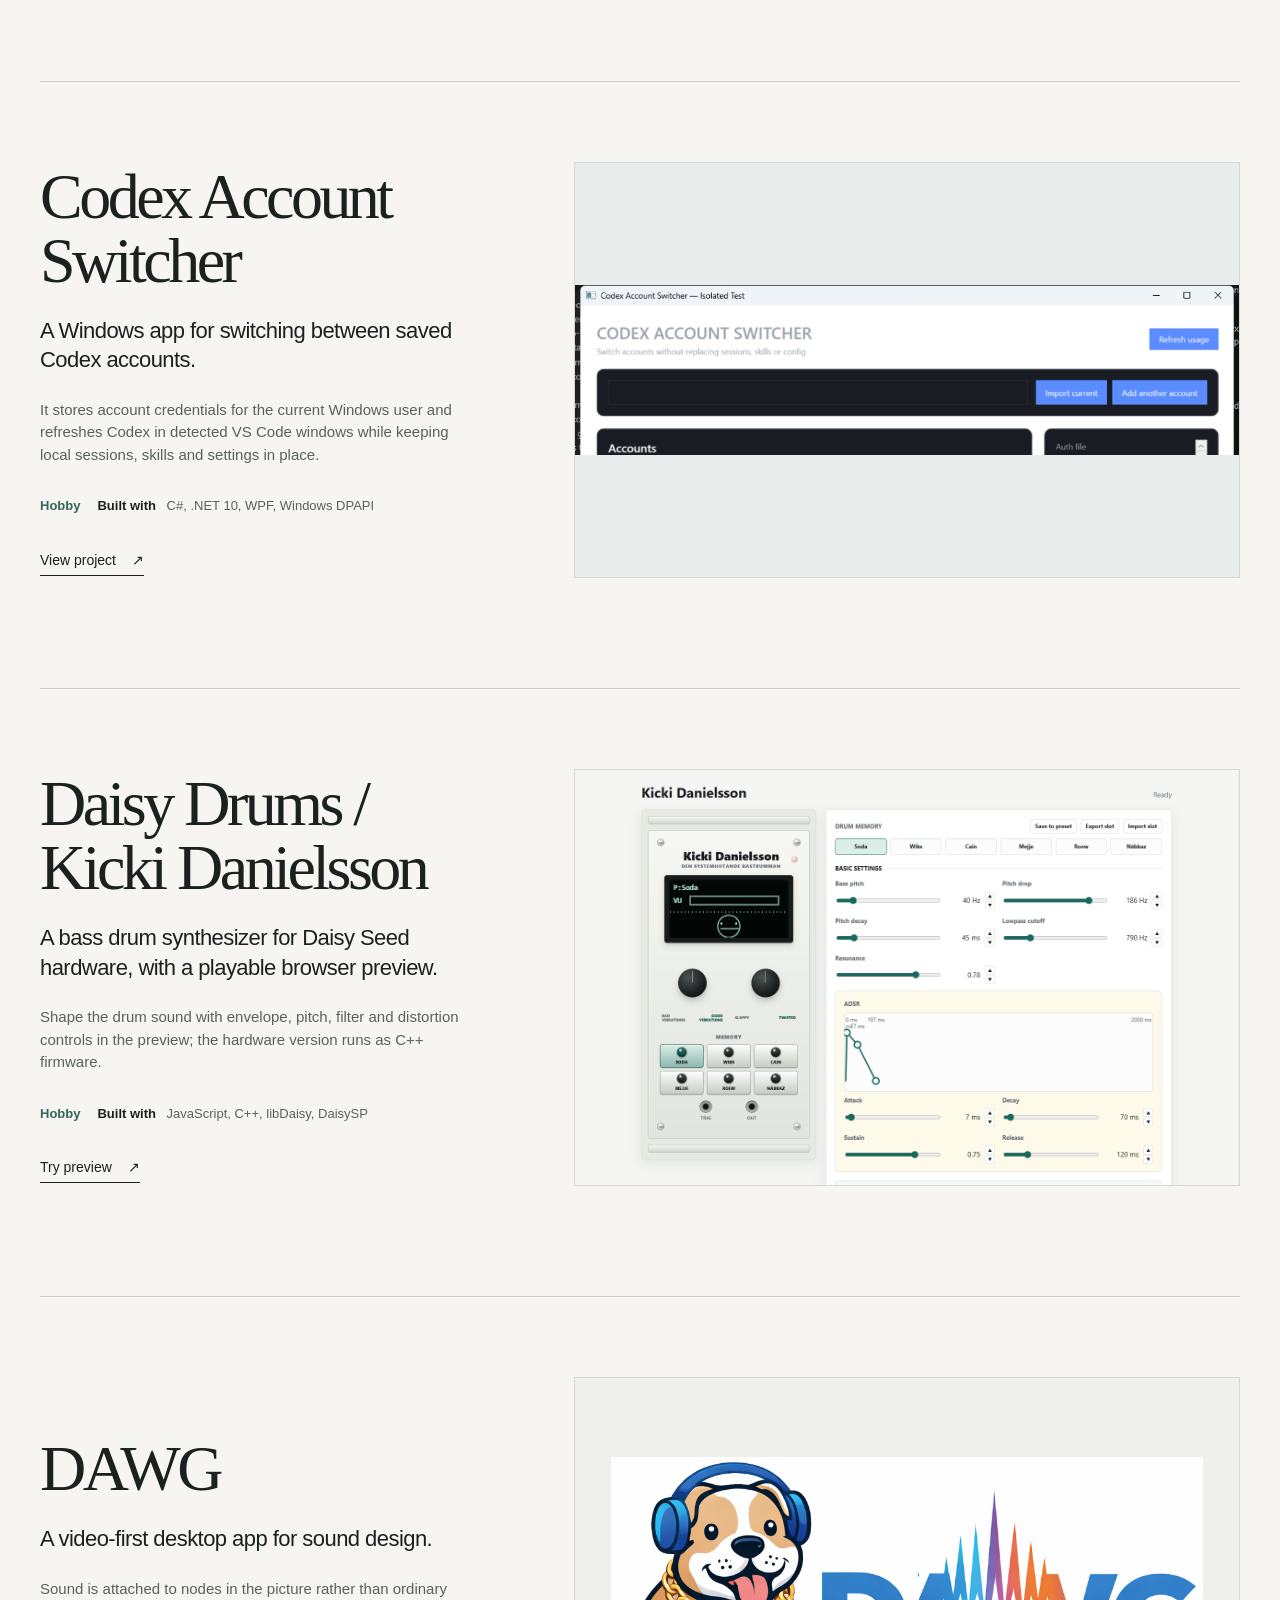
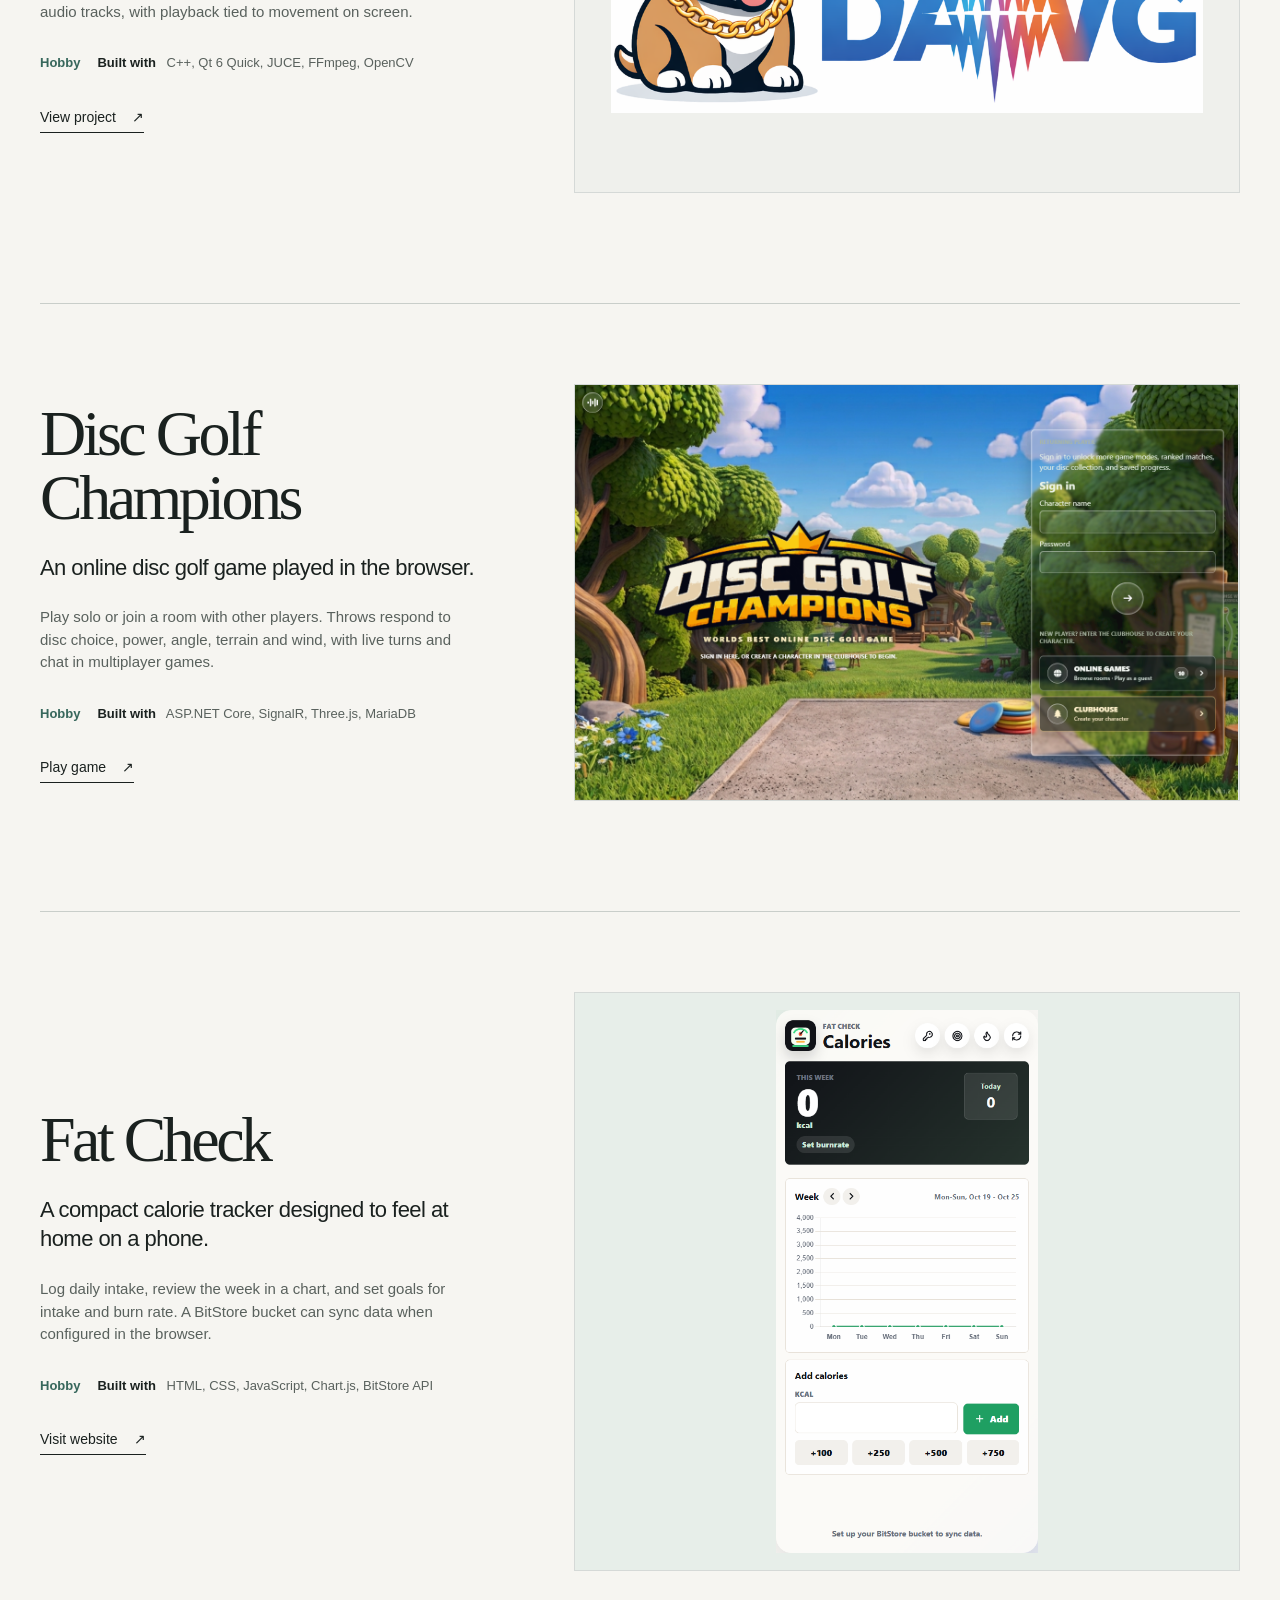
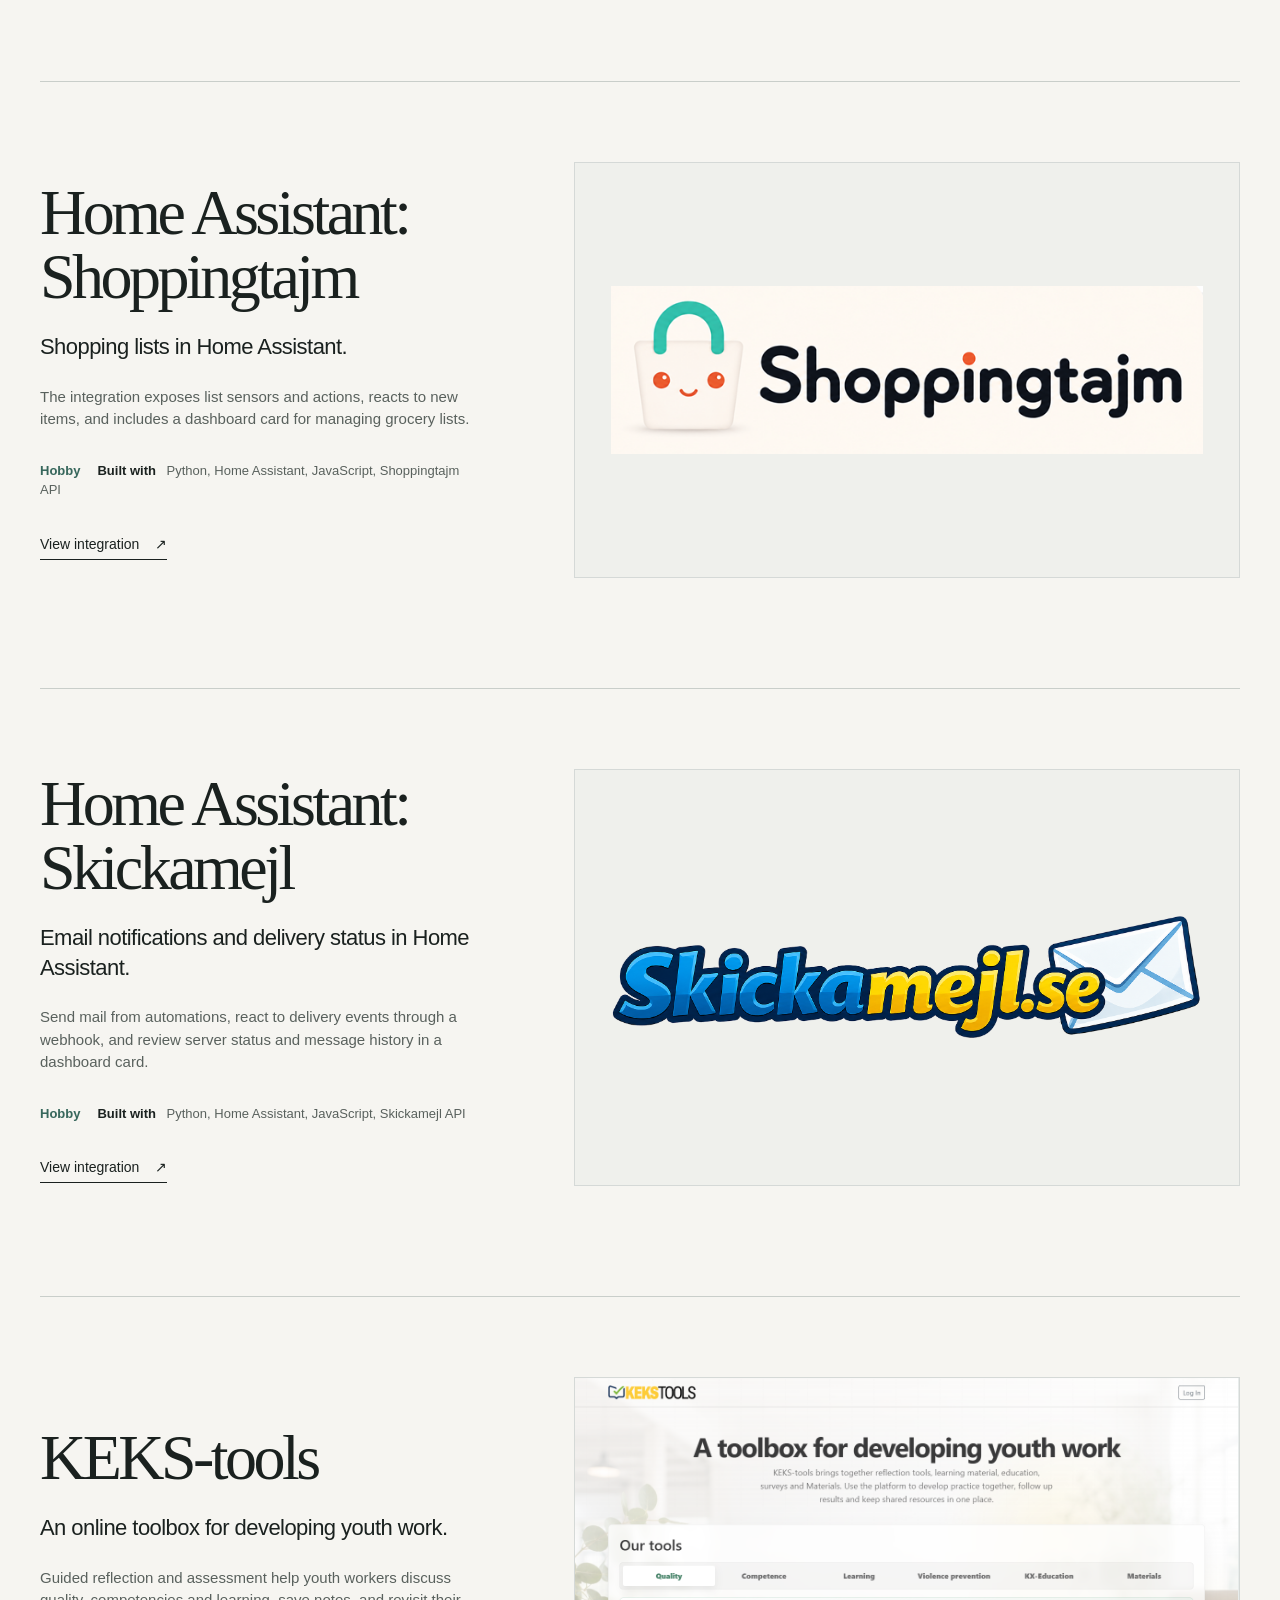
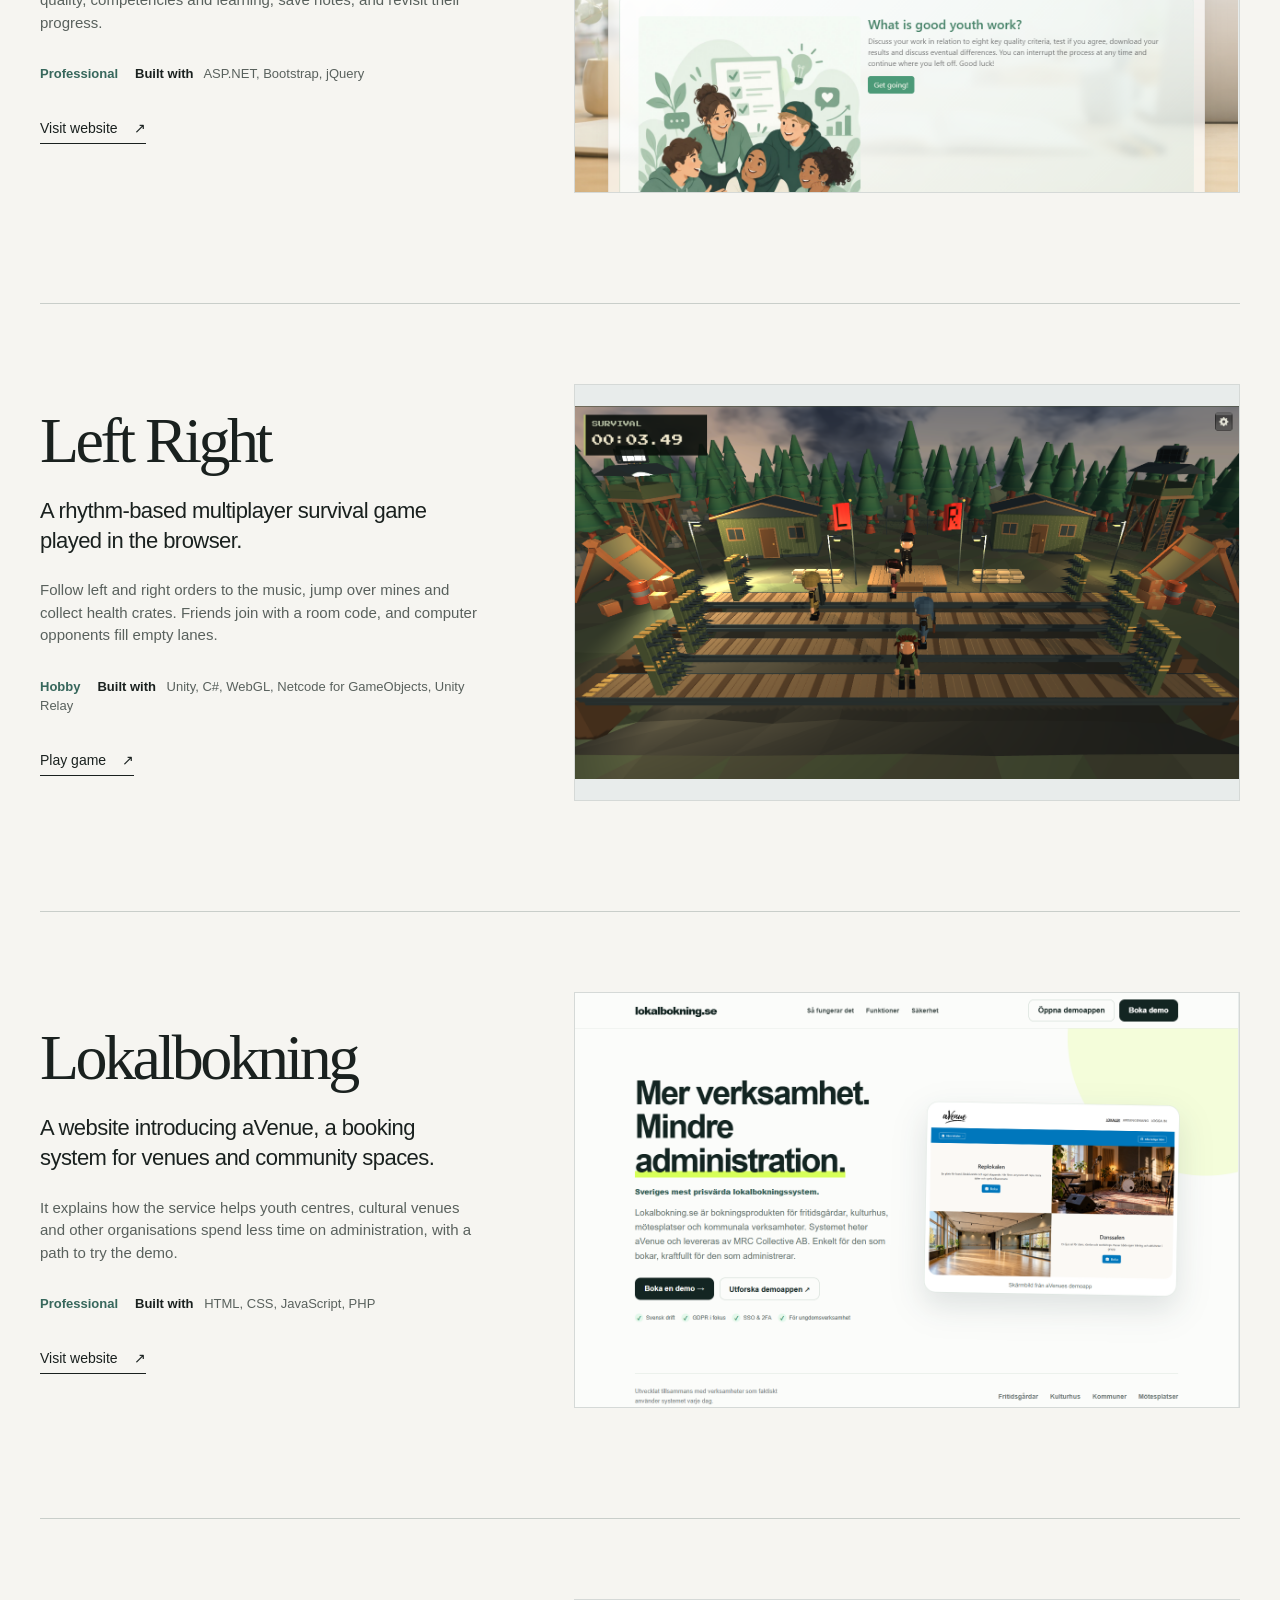
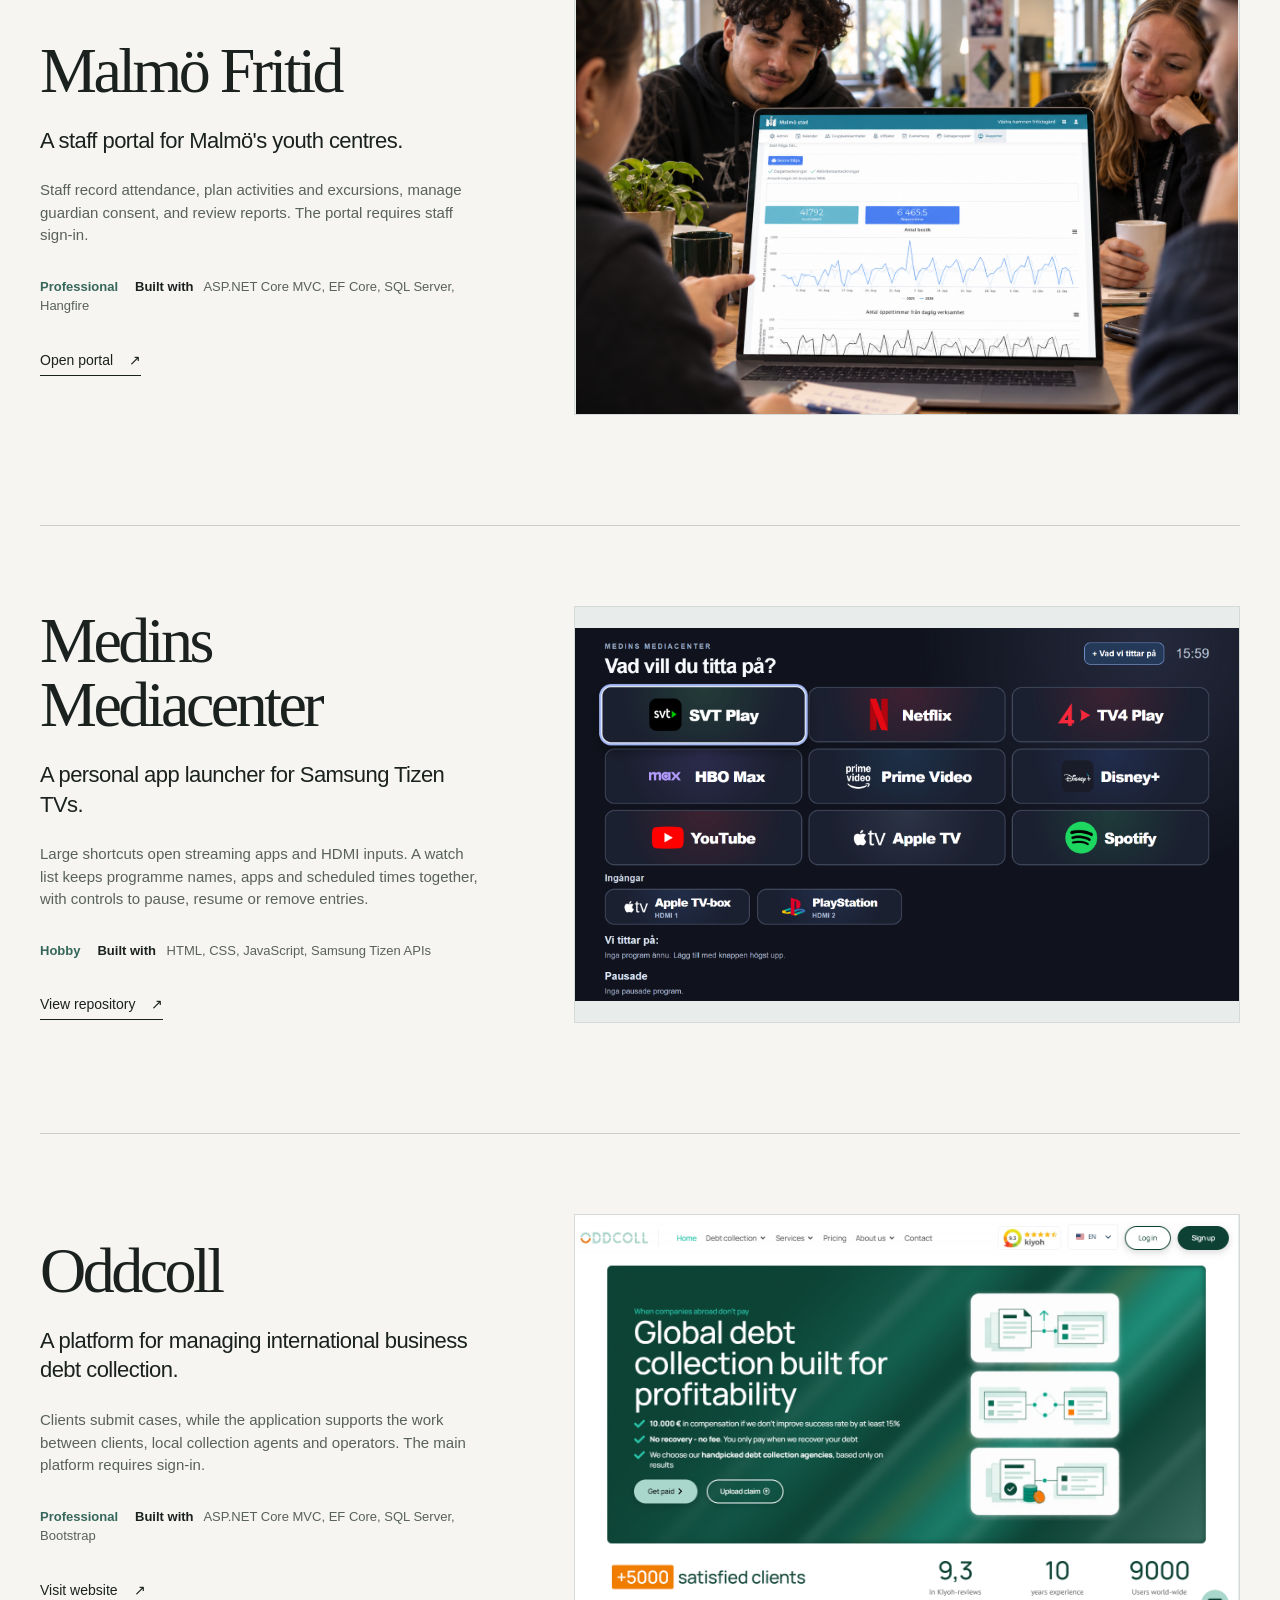
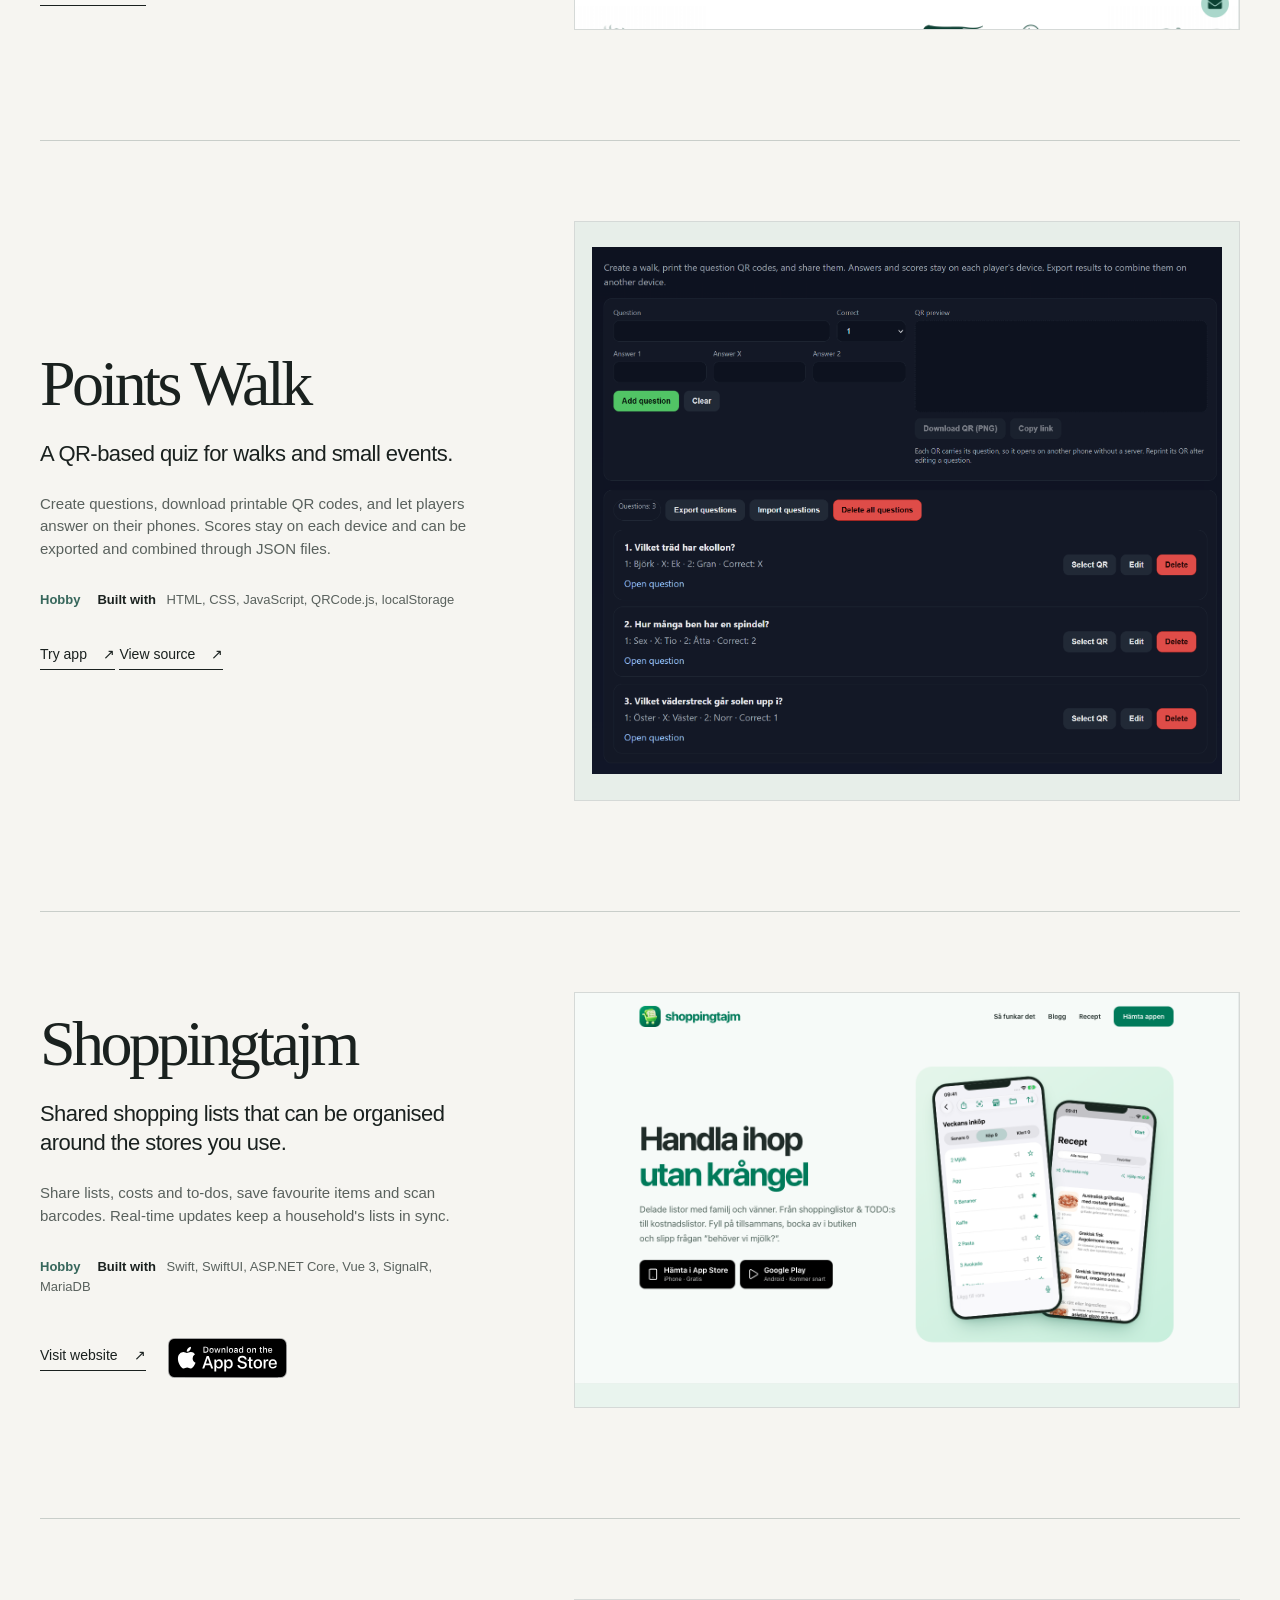
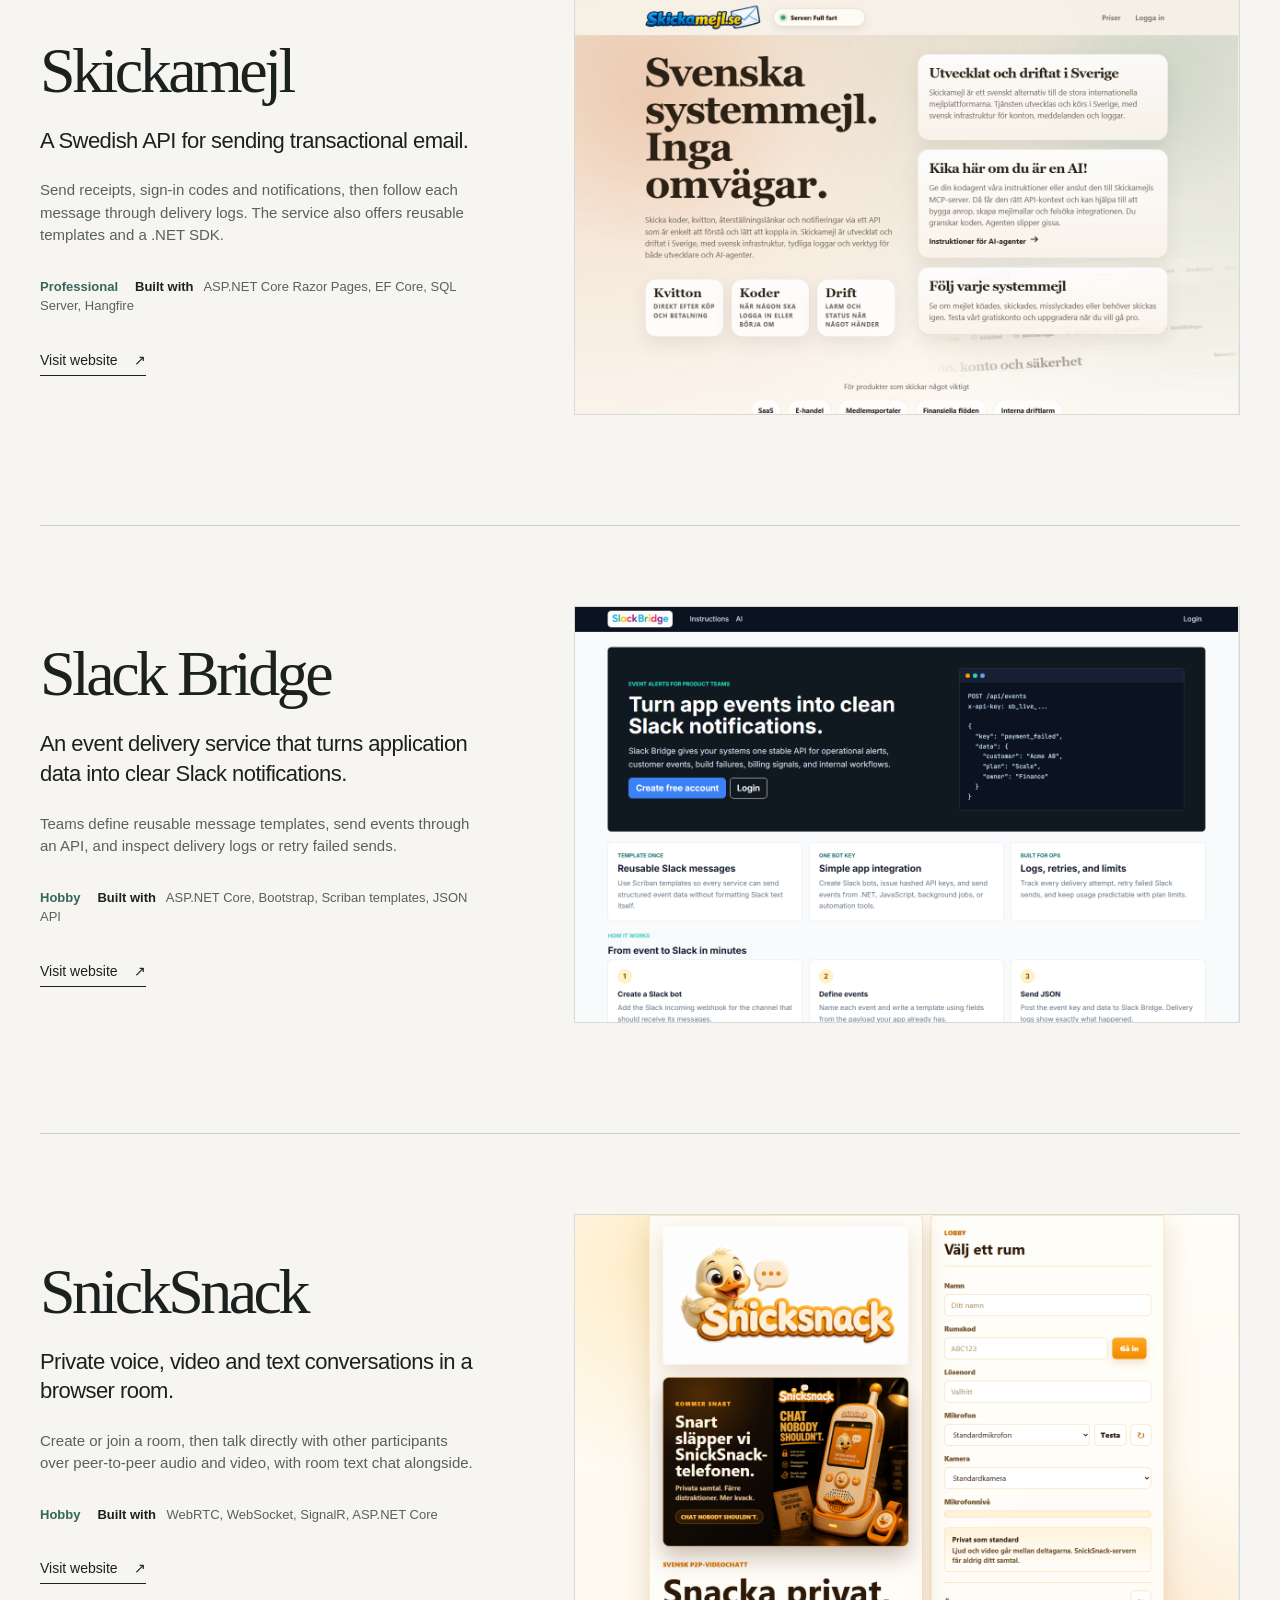
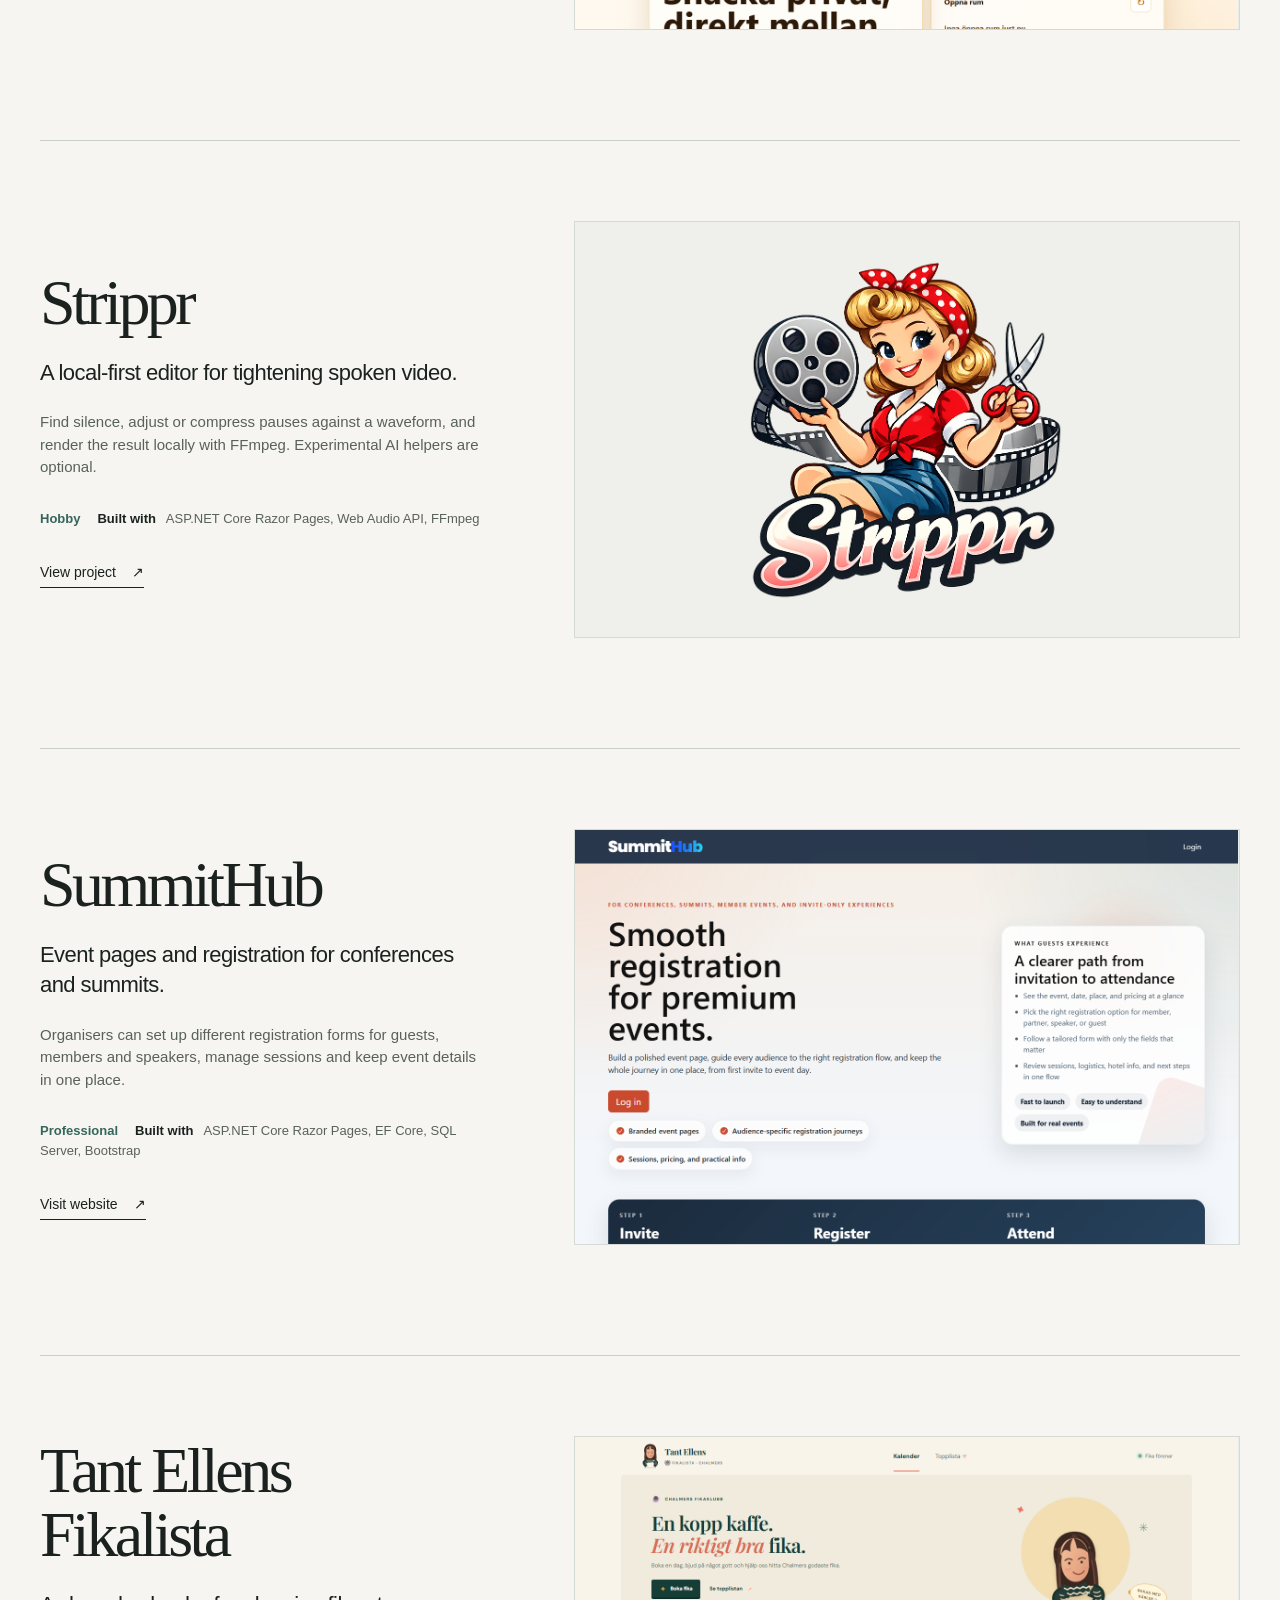
==== commit 2bb2c71c: "Add Shoppingtajm App Store download and refresh project screenshot" ====
--- a/index.html
+++ b/index.html
@@ -296,8 +296,13 @@
             <h3>Shoppingtajm</h3>
             <p class="project-summary">Shared shopping lists that can be organised around the stores you use.</p>
             <p class="project-detail">Share lists, costs and to-dos, save favourite items and scan barcodes. Real-time updates keep a household's lists in sync.</p>
-            <p class="technology"><span class="project-tag">Hobby</span><strong>Built with</strong> ASP.NET Core, Vue 3, SignalR, MariaDB</p>
-            <a class="text-link" href="https://shoppingtajm.se/" target="_blank" rel="noopener noreferrer">Visit website <span aria-hidden="true">↗</span></a>
+            <p class="technology"><span class="project-tag">Hobby</span><strong>Built with</strong> Swift, SwiftUI, ASP.NET Core, Vue 3, SignalR, MariaDB</p>
+            <div class="project-links">
+              <a class="text-link" href="https://shoppingtajm.se/" target="_blank" rel="noopener noreferrer">Visit website <span aria-hidden="true">↗</span></a>
+              <a class="app-store-link" href="https://apps.apple.com/se/app/shoppingtajm/id6838244501" target="_blank" rel="noopener noreferrer" aria-label="Download Shoppingtajm on the App Store">
+                <img src="assets/app-store-badge.svg" width="120" height="40" alt="Download on the App Store">
+              </a>
+            </div>
           </div>
           <a class="project-image" href="https://shoppingtajm.se/" target="_blank" rel="noopener noreferrer" aria-label="Visit the Shoppingtajm website">
             <img src="assets/shoppingtajm.png" width="1440" height="900" loading="lazy" alt="Screenshot of the Shoppingtajm homepage presenting shared shopping lists">
